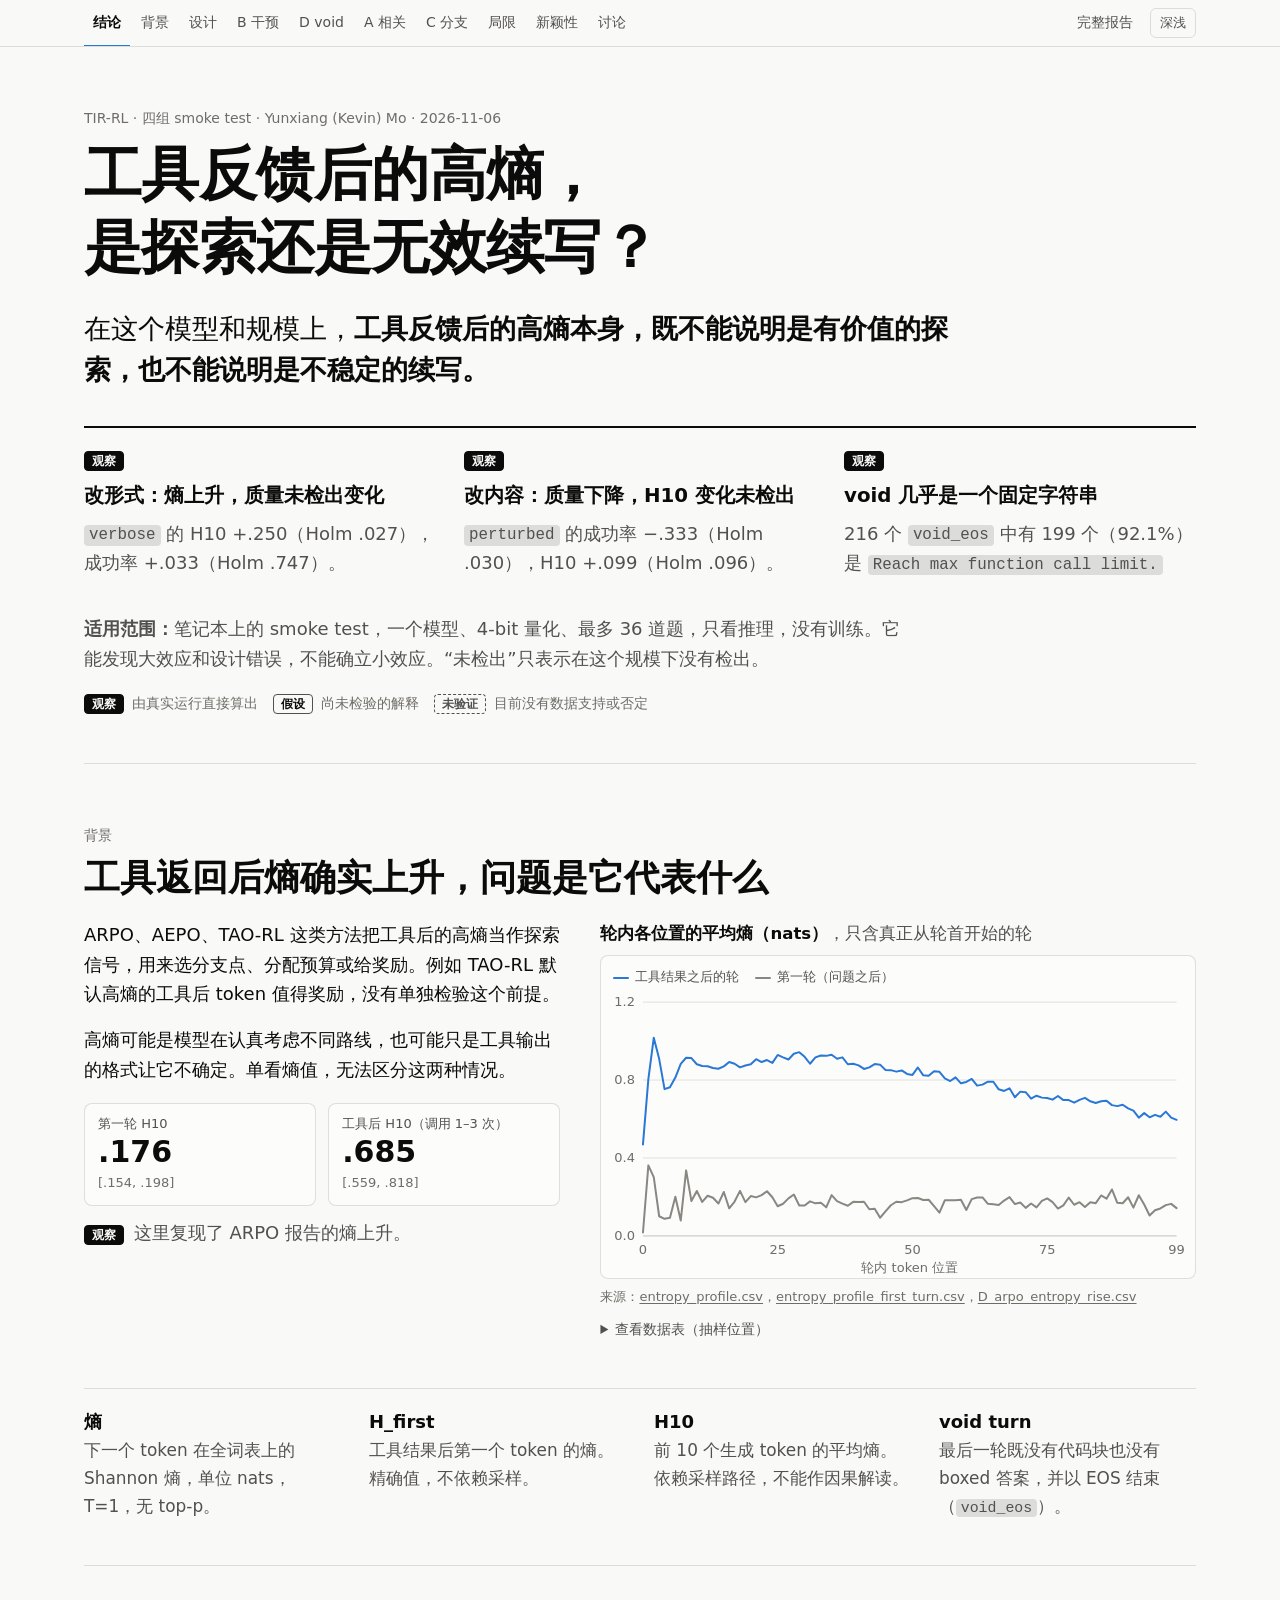
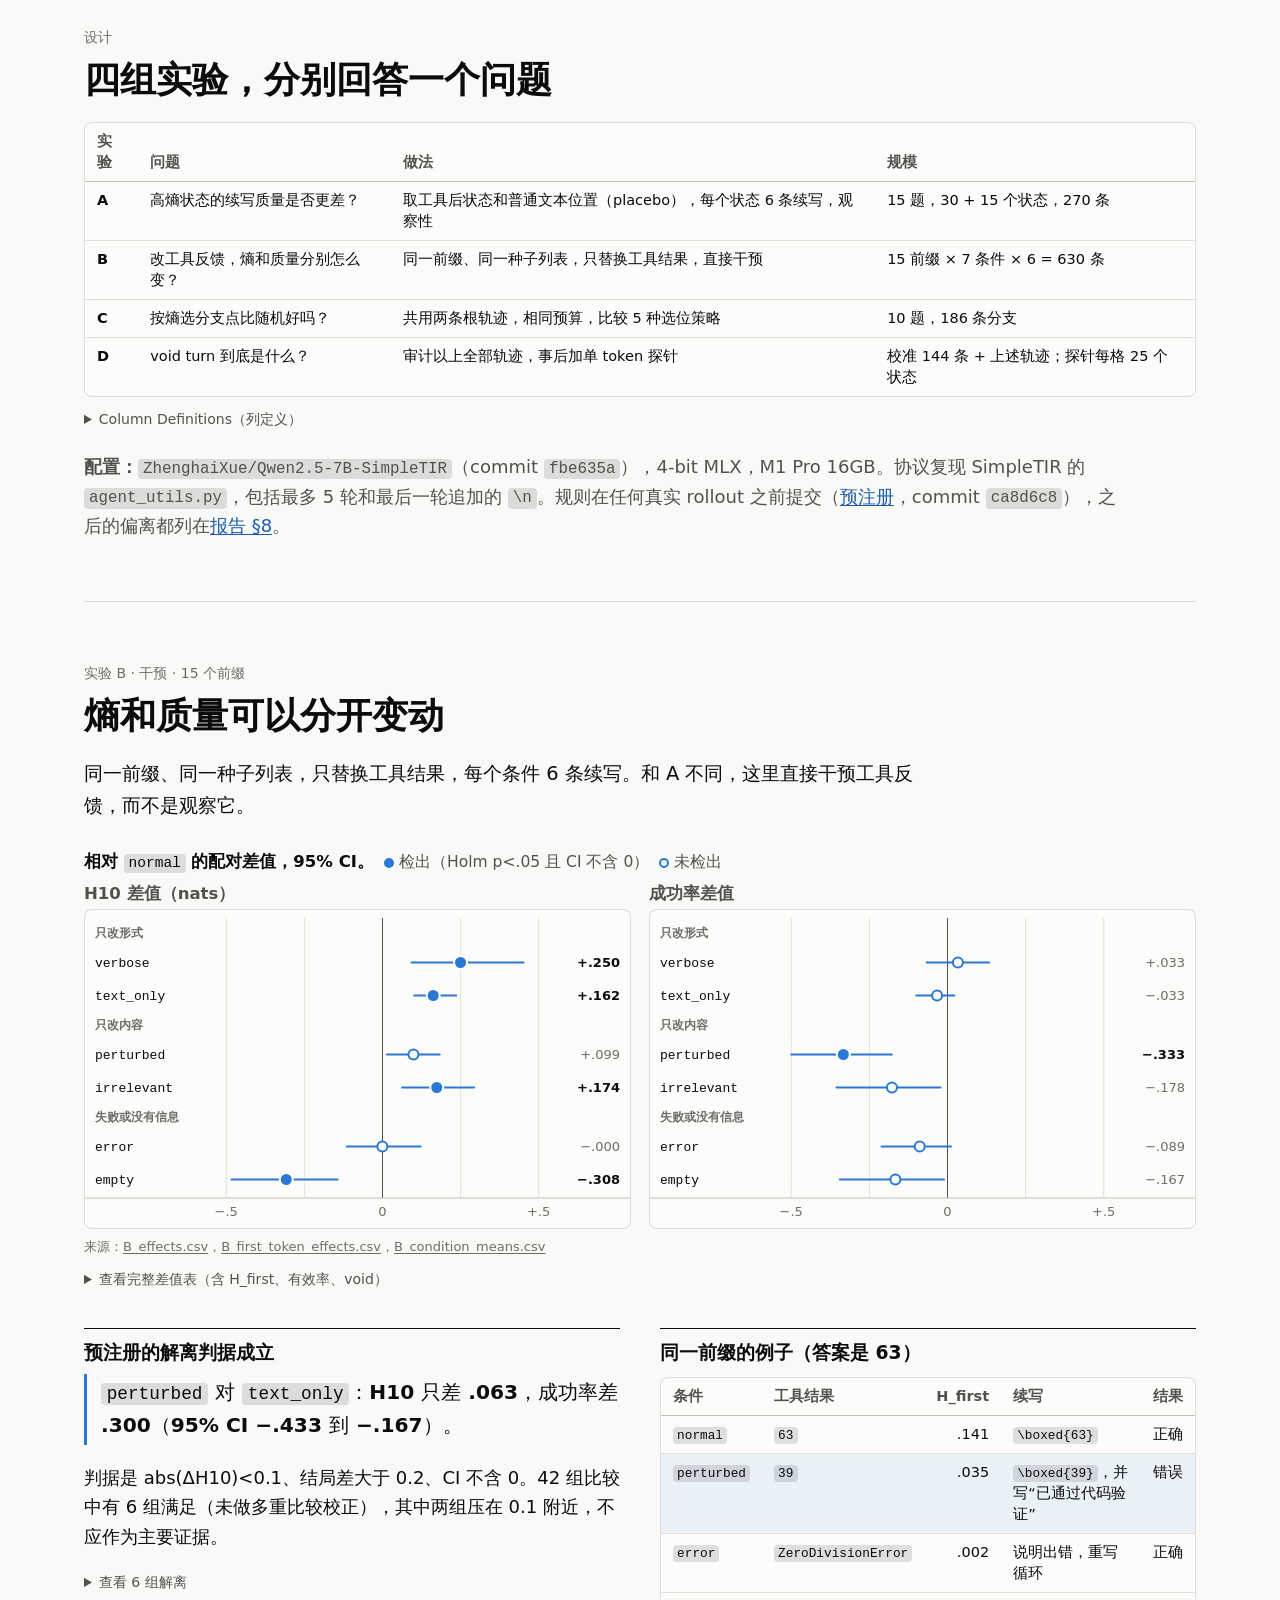
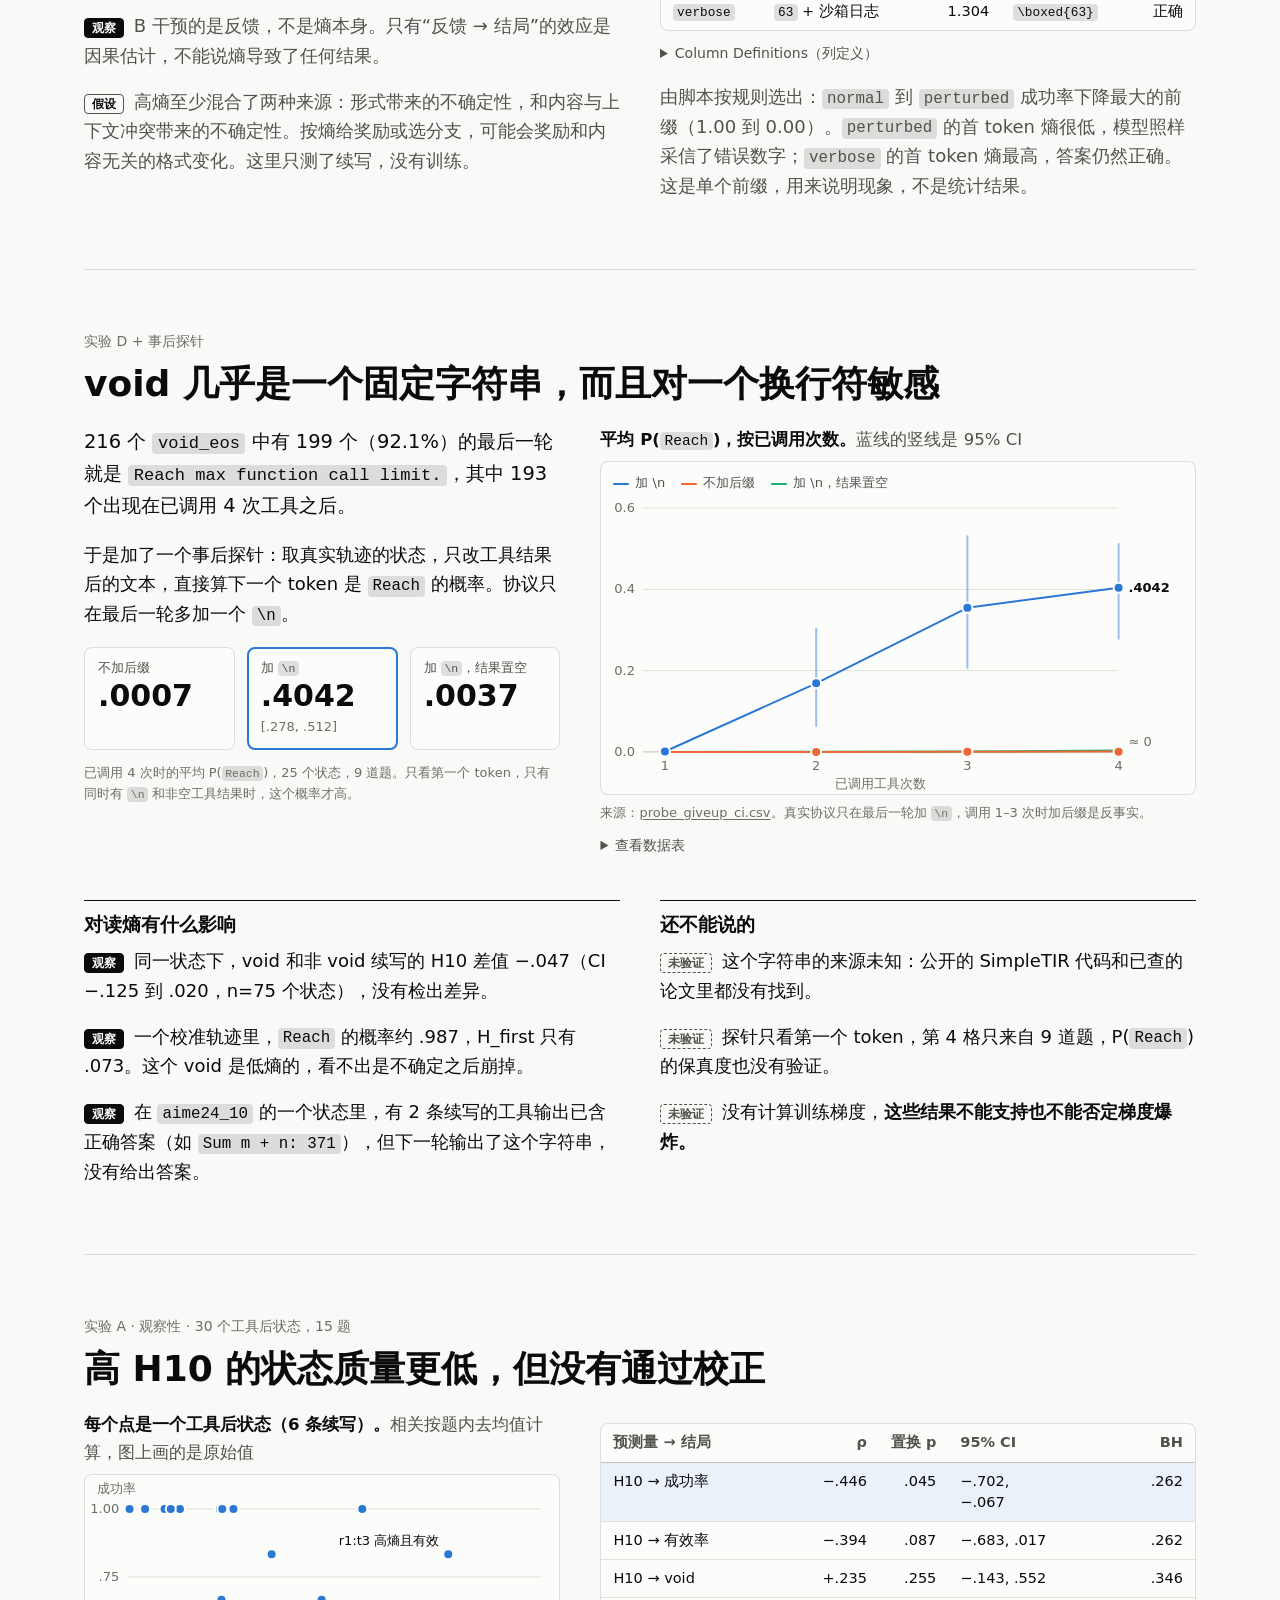
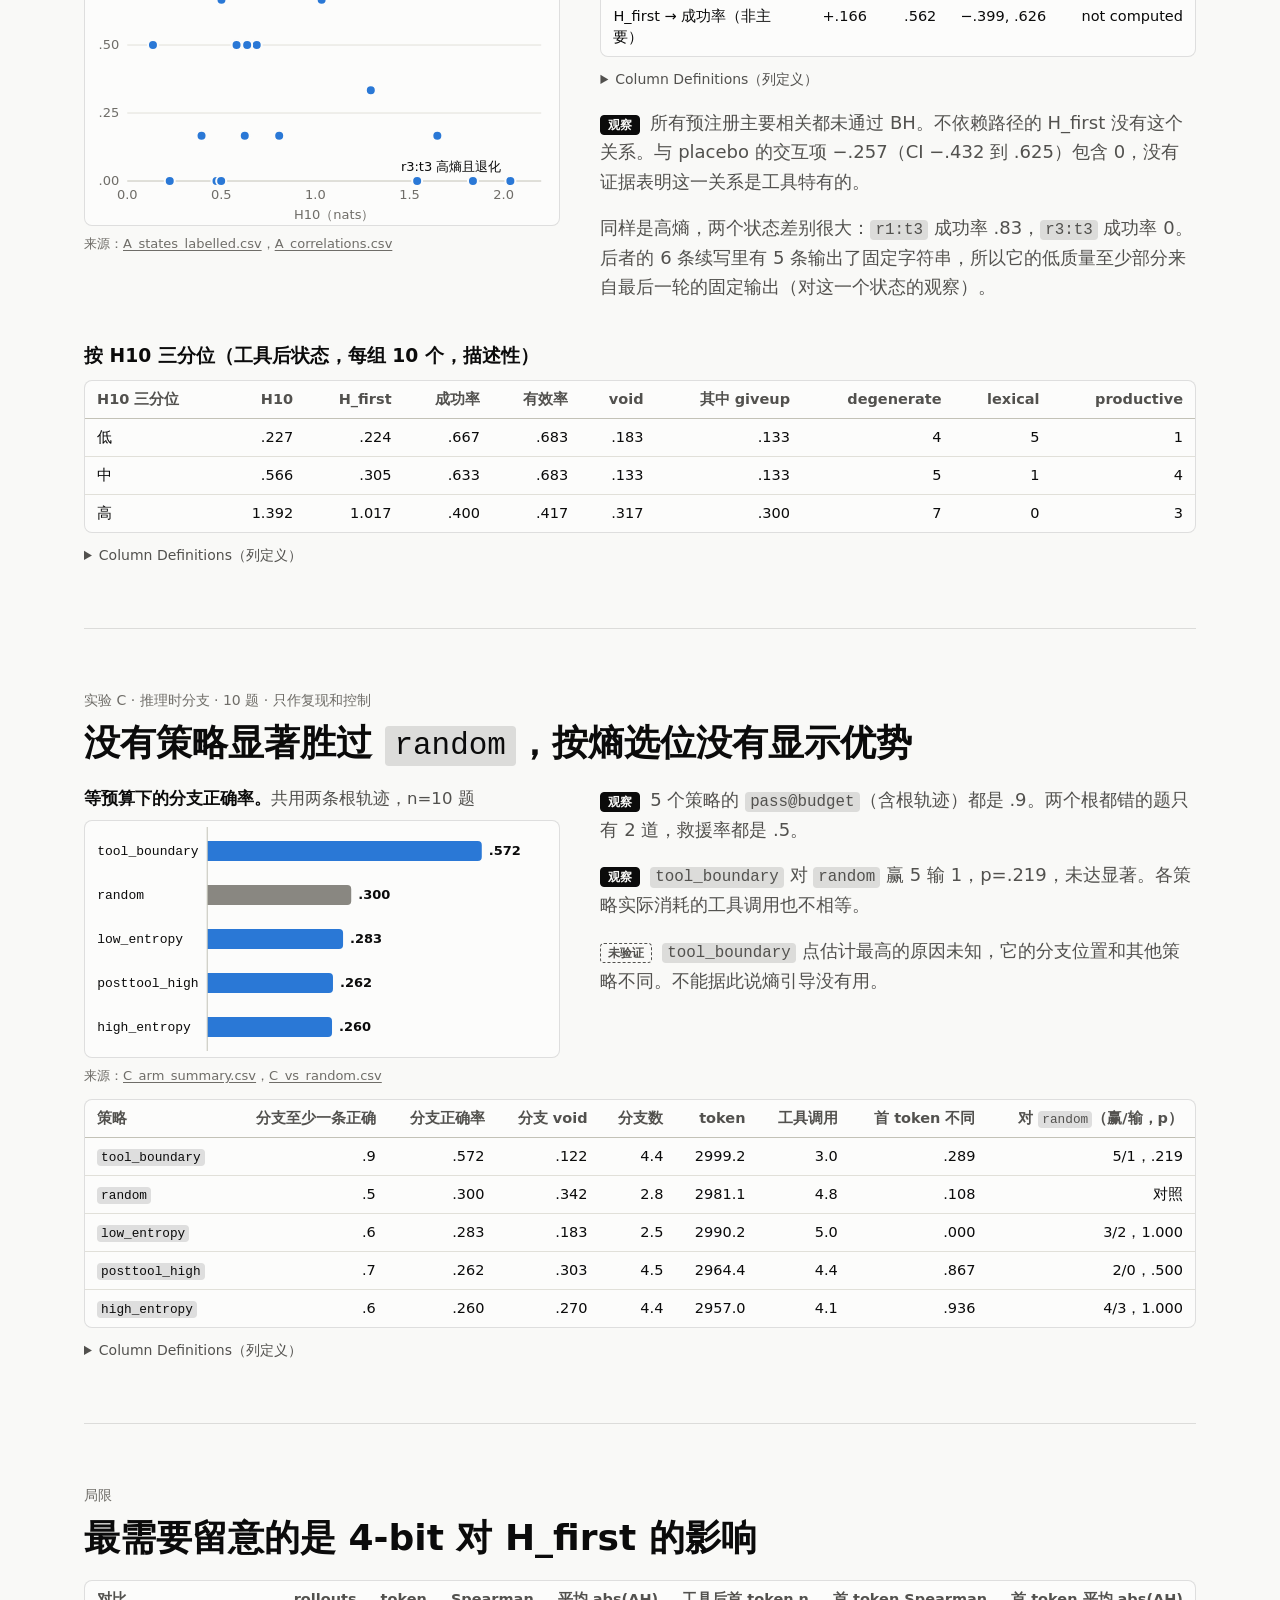
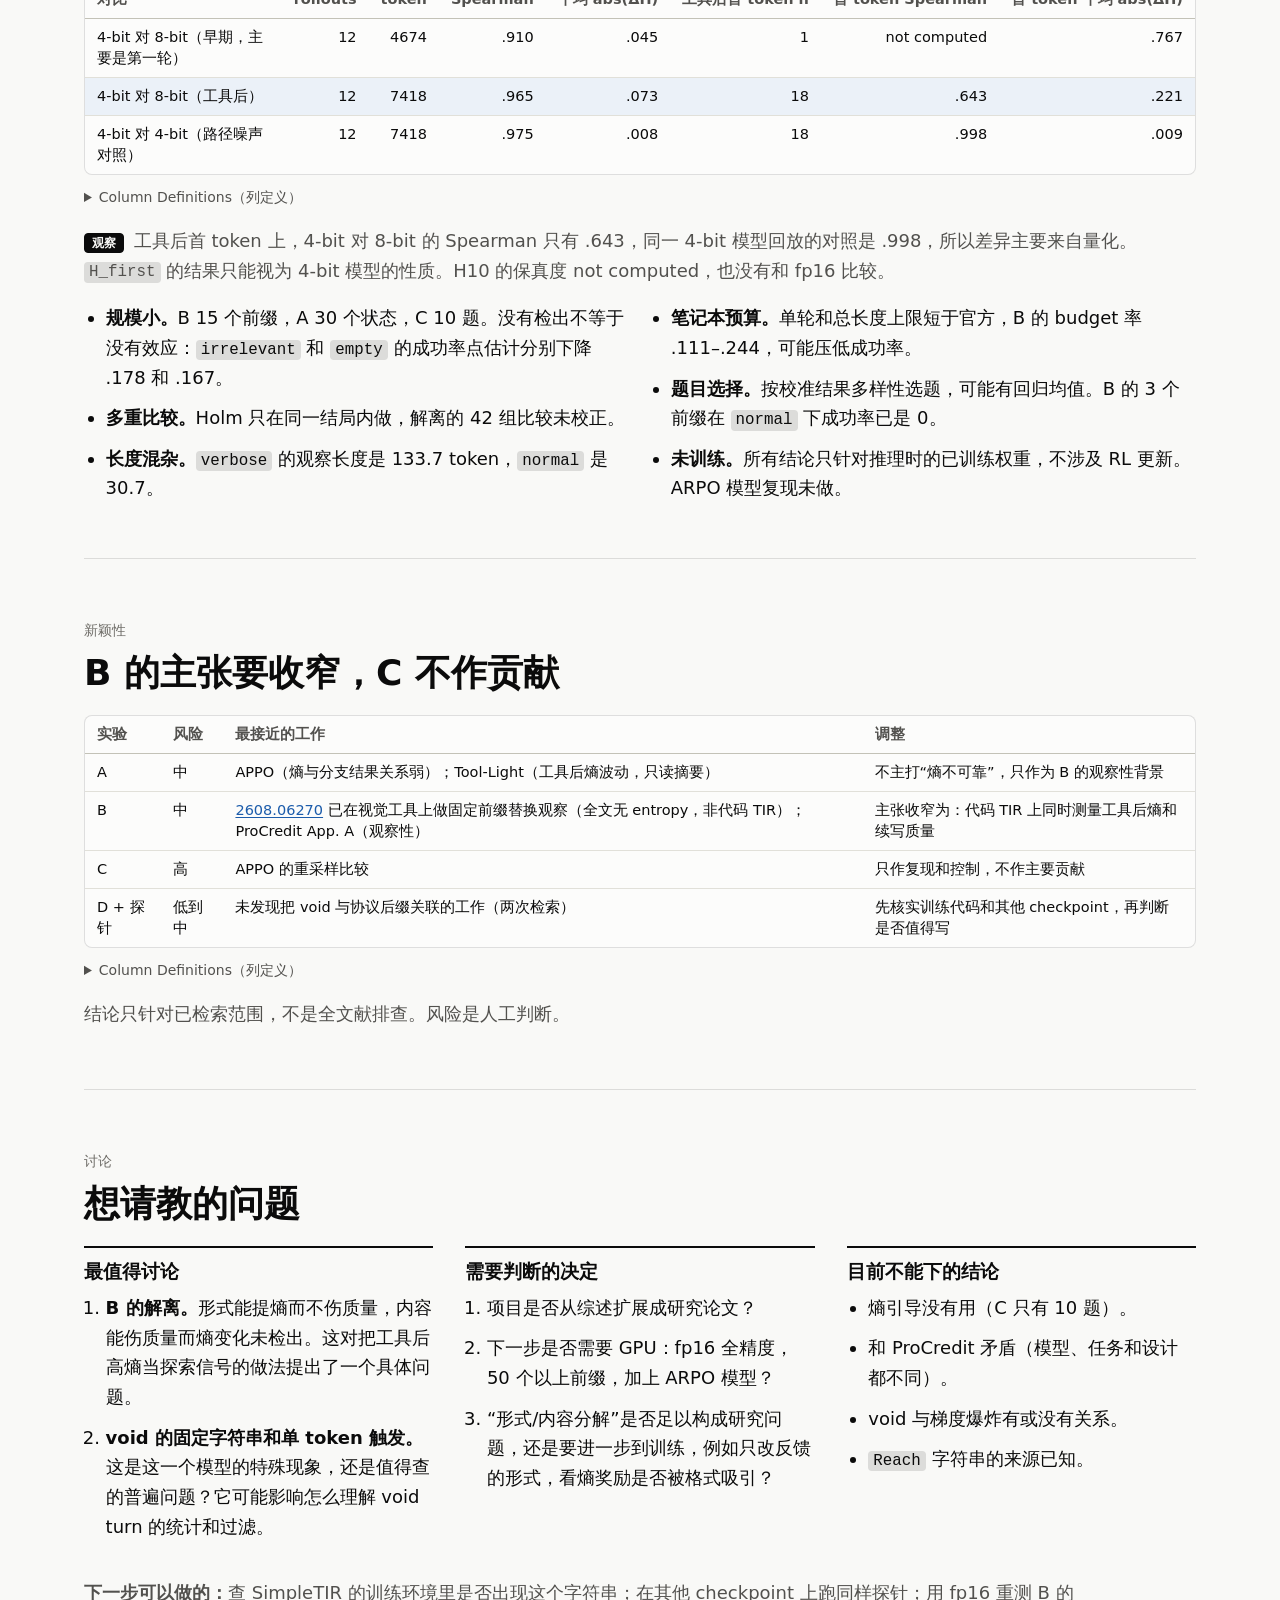
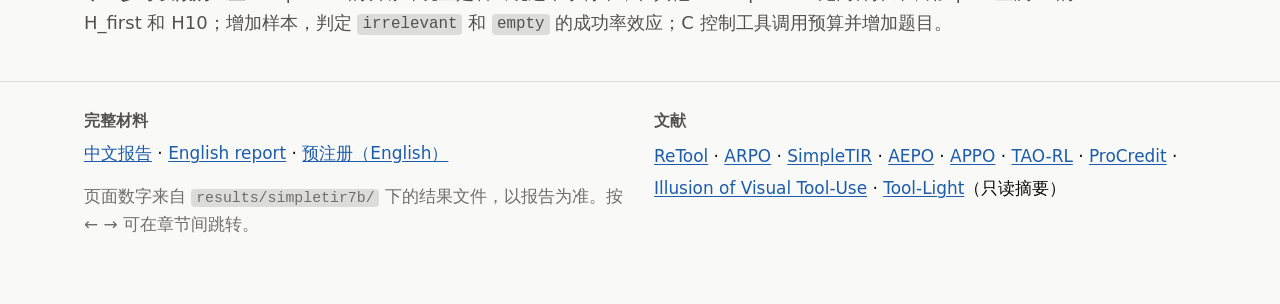
==== index.html @ 915c6bf5 "Publish talk page" ====
<!doctype html>
<html lang="zh-CN">
<head>
<meta charset="utf-8">
<meta name="viewport" content="width=device-width, initial-scale=1">
<meta name="robots" content="noindex">
<title>工具反馈后的高熵</title>
<meta name="description" content="四组 smoke test：工具反馈后的高熵，是有价值的探索，还是无效的续写。">
<link rel="stylesheet" href="site.css">
</head>
<body>
<nav class="top" aria-label="章节">
  <div class="top-in">
    <a href="#answer">结论</a>
    <a href="#context">背景</a>
    <a href="#design">设计</a>
    <a href="#b">B 干预</a>
    <a href="#d">D void</a>
    <a href="#a">A 相关</a>
    <a href="#c">C 分支</a>
    <a href="#limits">局限</a>
    <a href="#novelty">新颖性</a>
    <a href="#discuss">讨论</a>
    <span class="spacer"></span>
    <a href="report_zh.html" class="plain">完整报告</a>
    <button id="theme" type="button" aria-label="切换深色或浅色">深浅</button>
  </div>
</nav>

<main>
<section id="answer" class="hero">
  <p class="eyebrow">TIR-RL · 四组 smoke test · Yunxiang (Kevin) Mo · 2026-11-06</p>
  <h1>工具反馈后的高熵，<br>是探索还是无效续写？</h1>
  <p class="answer">在这个模型和规模上，<strong>工具反馈后的高熵本身，既不能说明是有价值的探索，也不能说明是不稳定的续写。</strong></p>

  <ol class="findings">
    <li>
      <span class="tag obs">观察</span>
      <h3>改形式：熵上升，质量未检出变化</h3>
      <p><code>verbose</code> 的 H10 +.250（Holm .027），成功率 +.033（Holm .747）。</p>
    </li>
    <li>
      <span class="tag obs">观察</span>
      <h3>改内容：质量下降，H10 变化未检出</h3>
      <p><code>perturbed</code> 的成功率 −.333（Holm .030），H10 +.099（Holm .096）。</p>
    </li>
    <li>
      <span class="tag obs">观察</span>
      <h3>void 几乎是一个固定字符串</h3>
      <p>216 个 <code>void_eos</code> 中有 199 个（92.1%）是 <code>Reach max function call limit.</code></p>
    </li>
  </ol>

  <p class="scope"><strong>适用范围：</strong>笔记本上的 smoke test，一个模型、4-bit 量化、最多 36 道题，只看推理，没有训练。它能发现大效应和设计错误，不能确立小效应。“未检出”只表示在这个规模下没有检出。</p>
  <p class="legend-tags"><span class="tag obs">观察</span> 由真实运行直接算出 <span class="tag hyp">假设</span> 尚未检验的解释 <span class="tag unv">未验证</span> 目前没有数据支持或否定</p>
</section>

<section id="context">
  <p class="eyebrow">背景</p>
  <h2>工具返回后熵确实上升，问题是它代表什么</h2>
  <div class="split">
    <div>
      <p>ARPO、AEPO、TAO-RL 这类方法把工具后的高熵当作探索信号，用来选分支点、分配预算或给奖励。例如 TAO-RL 默认高熵的工具后 token 值得奖励，没有单独检验这个前提。</p>
      <p>高熵可能是模型在认真考虑不同路线，也可能只是工具输出的格式让它不确定。单看熵值，无法区分这两种情况。</p>
      <div class="tiles">
        <div class="tile"><span class="tile-l">第一轮 H10</span><span class="tile-v">.176</span><span class="tile-s">[.154, .198]</span></div>
        <div class="tile"><span class="tile-l">工具后 H10（调用 1–3 次）</span><span class="tile-v">.685</span><span class="tile-s">[.559, .818]</span></div>
      </div>
      <p class="note"><span class="tag obs">观察</span> 这里复现了 ARPO 报告的熵上升。</p>
    </div>
    <figure>
      <figcaption><strong>轮内各位置的平均熵（nats）</strong>，只含真正从轮首开始的轮</figcaption>
      <div class="chart" id="c-profile" role="img" aria-label="折线图：工具结果后的轮，平均熵明显高于第一轮"></div>
      <p class="src">来源：<a href="results/simpletir7b/entropy_profile.csv">entropy_profile.csv</a>，<a href="results/simpletir7b/entropy_profile_first_turn.csv">entropy_profile_first_turn.csv</a>，<a href="results/simpletir7b/D_arpo_entropy_rise.csv">D_arpo_entropy_rise.csv</a></p>
      <details class="twin"><summary>查看数据表（抽样位置）</summary><div class="tw"><table><thead><tr><th class="n">位置</th><th class="n">工具结果之后</th><th class="n">n</th><th class="n">第一轮</th><th class="n">n</th></tr></thead><tbody><tr><td class="n">0</td><td class="n">.470</td><td class="n">2641</td><td class="n">.018</td><td class="n">144</td></tr><tr><td class="n">1</td><td class="n">.805</td><td class="n">2640</td><td class="n">.362</td><td class="n">144</td></tr><tr><td class="n">2</td><td class="n">1.017</td><td class="n">2640</td><td class="n">.302</td><td class="n">144</td></tr><tr><td class="n">5</td><td class="n">.763</td><td class="n">2640</td><td class="n">.093</td><td class="n">144</td></tr><tr><td class="n">10</td><td class="n">.881</td><td class="n">2438</td><td class="n">.231</td><td class="n">144</td></tr><tr><td class="n">25</td><td class="n">.928</td><td class="n">2428</td><td class="n">.152</td><td class="n">144</td></tr><tr><td class="n">50</td><td class="n">.826</td><td class="n">2379</td><td class="n">.194</td><td class="n">144</td></tr><tr><td class="n">75</td><td class="n">.708</td><td class="n">2301</td><td class="n">.192</td><td class="n">144</td></tr><tr><td class="n">99</td><td class="n">.596</td><td class="n">2252</td><td class="n">.142</td><td class="n">144</td></tr></tbody></table></div><details class="defs"><summary>Column Definitions（列定义）</summary><div class="tw"><table><thead><tr><th>Column</th><th>Definition</th><th>Computation</th><th>Unit / Range</th><th>Meaning</th><th>Source</th></tr></thead><tbody><tr><td>位置</td><td>轮内第几个生成 token</td><td>从 0 计数，只含从轮首开始的轮</td><td>整数</td><td>轮内位置</td><td><code>analyze.py</code></td></tr><tr><td>工具结果之后 / 第一轮</td><td>该位置的平均熵</td><td>所有轮直接平均；CI not computed</td><td>nats</td><td>熵随位置的变化</td><td><code>entropy_profile*.csv</code></td></tr><tr><td>n</td><td>该位置的 token 数</td><td>计数</td><td>整数</td><td>样本量</td><td>同上</td></tr></tbody></table></div></details></details>
    </figure>
  </div>
  <dl class="terms">
    <div><dt>熵</dt><dd>下一个 token 在全词表上的 Shannon 熵，单位 nats，T=1，无 top-p。</dd></div>
    <div><dt>H_first</dt><dd>工具结果后第一个 token 的熵。精确值，不依赖采样。</dd></div>
    <div><dt>H10</dt><dd>前 10 个生成 token 的平均熵。依赖采样路径，不能作因果解读。</dd></div>
    <div><dt>void turn</dt><dd>最后一轮既没有代码块也没有 boxed 答案，并以 EOS 结束（<code>void_eos</code>）。</dd></div>
  </dl>
</section>

<section id="design">
  <p class="eyebrow">设计</p>
  <h2>四组实验，分别回答一个问题</h2>
  <div class="tw"><table><thead><tr><th>实验</th><th>问题</th><th>做法</th><th>规模</th></tr></thead><tbody><tr><td><b>A</b></td><td>高熵状态的续写质量是否更差？</td><td>取工具后状态和普通文本位置（placebo），每个状态 6 条续写，观察性</td><td>15 题，30 + 15 个状态，270 条</td></tr><tr><td><b>B</b></td><td>改工具反馈，熵和质量分别怎么变？</td><td>同一前缀、同一种子列表，只替换工具结果，直接干预</td><td>15 前缀 × 7 条件 × 6 = 630 条</td></tr><tr><td><b>C</b></td><td>按熵选分支点比随机好吗？</td><td>共用两条根轨迹，相同预算，比较 5 种选位策略</td><td>10 题，186 条分支</td></tr><tr><td><b>D</b></td><td>void turn 到底是什么？</td><td>审计以上全部轨迹，事后加单 token 探针</td><td>校准 144 条 + 上述轨迹；探针每格 25 个状态</td></tr></tbody></table></div><details class="defs"><summary>Column Definitions（列定义）</summary><div class="tw"><table><thead><tr><th>Column</th><th>Definition</th><th>Computation</th><th>Unit / Range</th><th>Meaning</th><th>Source</th></tr></thead><tbody><tr><td>实验</td><td>四组实验的编号</td><td>人工分组</td><td>A–D</td><td>范围</td><td><code>PREREG.md</code></td></tr><tr><td>问题</td><td>这组实验要回答什么</td><td>人工说明，非测量</td><td>文本</td><td>实验目的</td><td>同上</td></tr><tr><td>做法</td><td>实验的设计</td><td>人工概括</td><td>文本</td><td>如何得到结果</td><td><code>PREREG.md</code>，<code>run_exps.py</code></td></tr><tr><td>规模</td><td>实际运行的样本量</td><td>计数，来自运行记录</td><td>条 / 题 / 状态</td><td>可检测效应的上限</td><td><code>config_*.json</code>，<code>runs/</code></td></tr></tbody></table></div></details>
  <p class="config"><strong>配置：</strong><code>ZhenghaiXue/Qwen2.5-7B-SimpleTIR</code>（commit <code>fbe635a</code>），4-bit MLX，M1 Pro 16GB。协议复现 SimpleTIR 的 <code>agent_utils.py</code>，包括最多 5 轮和最后一轮追加的 <code>\n</code>。规则在任何真实 rollout 之前提交（<a href="prereg.html">预注册</a>，commit <code>ca8d6c8</code>），之后的偏离都列在<a href="report_zh.html#8-deviations">报告 §8</a>。</p>
</section>

<section id="b">
  <p class="eyebrow">实验 B · 干预 · 15 个前缀</p>
  <h2>熵和质量可以分开变动</h2>
  <p class="lead">同一前缀、同一种子列表，只替换工具结果，每个条件 6 条续写。和 A 不同，这里直接干预工具反馈，而不是观察它。</p>

  <figure class="wide">
    <figcaption><strong>相对 <code>normal</code> 的配对差值，95% CI。</strong><span class="key"><span class="k-dot on"></span>检出（Holm p&lt;.05 且 CI 不含 0）<span class="k-dot"></span>未检出</span></figcaption>
    <div class="panels">
      <div><h4>H10 差值（nats）</h4><div class="chart" id="c-forest-h" role="img" aria-label="各条件相对 normal 的 H10 差值及置信区间"></div></div>
      <div><h4>成功率差值</h4><div class="chart" id="c-forest-s" role="img" aria-label="各条件相对 normal 的成功率差值及置信区间"></div></div>
    </div>
    <p class="src">来源：<a href="results/simpletir7b/B_effects.csv">B_effects.csv</a>，<a href="results/simpletir7b/B_first_token_effects.csv">B_first_token_effects.csv</a>，<a href="results/simpletir7b/B_condition_means.csv">B_condition_means.csv</a></p>
    <details class="twin"><summary>查看完整差值表（含 H_first、有效率、void）</summary><p>格式为 差值 [95% CI], Holm p。粗体表示按预注册规则检出。</p><div class="tw"><table><thead><tr><th>条件</th><th>H_first（精确）</th><th>H10</th><th>有效率</th><th>void</th><th>成功率</th></tr></thead><tbody><tr><td><code>verbose</code></td><td><b>+.704 [.385, 1.043], .016</b></td><td><b>+.250 [.093, .452], .027</b></td><td>+.044 [−.067, .156], .977</td><td>.000 [−.078, .089], 1.000</td><td>+.033 [−.067, .133], .747</td></tr><tr><td><code>text_only</code></td><td><b>+.333 [.136, .583], .003</b></td><td><b>+.162 [.102, .236], .002</b></td><td>−.022 [−.089, .044], .977</td><td>+.056 [.000, .122], .228</td><td>−.033 [−.100, .022], .747</td></tr><tr><td><code>perturbed</code></td><td>−.040 [−.154, .085], .454</td><td>+.099 [.014, .183], .096</td><td><b>−.256 [−.378, −.133], .031</b></td><td>+.133 [.011, .256], .228</td><td><b>−.333 [−.500, −.178], .030</b></td></tr><tr><td><code>irrelevant</code></td><td>−.084 [−.299, .158], .303</td><td><b>+.174 [.063, .293], .031</b></td><td>−.156 [−.322, −.000], .398</td><td>+.178 [.067, .289], .074</td><td>−.178 [−.356, −.022], .312</td></tr><tr><td><code>error</code></td><td><b>−.206 [−.343, −.086], .016</b></td><td>−.000 [−.114, .122], .934</td><td>−.111 [−.245, .011], .459</td><td>+.133 [.022, .244], .226</td><td>−.089 [−.211, .011], .747</td></tr><tr><td><code>empty</code></td><td><b>+.465 [.196, .757], .022</b></td><td><b>−.308 [−.483, −.144], .013</b></td><td>−.078 [−.222, .044], .977</td><td>+.033 [−.078, .144], 1.000</td><td>−.167 [−.344, −.011], .370</td></tr></tbody></table></div><details class="defs"><summary>Column Definitions（列定义）</summary><div class="tw"><table><thead><tr><th>Column</th><th>Definition</th><th>Computation</th><th>Unit / Range</th><th>Meaning</th><th>Source</th></tr></thead><tbody><tr><td>条件</td><td>与 <code>normal</code> 比较的条件</td><td>按前缀配对，n=15</td><td>类别</td><td>干预</td><td><code>B_effects.csv</code></td></tr><tr><td>H_first（精确）</td><td>第一个 token 的熵之差</td><td>精确分布，不采样；只对 4-bit 模型成立</td><td>nats</td><td>反馈的即时影响</td><td><code>B_first_token_effects.csv</code></td></tr><tr><td>H10</td><td>前 10 个 token 平均熵之差</td><td>配对差值；依赖路径</td><td>nats</td><td>短程熵的变化</td><td><code>B_effects.csv</code></td></tr><tr><td>有效率 / void / 成功率</td><td>比例之差</td><td>配对差值</td><td>−1 到 1</td><td>质量变化</td><td>同上</td></tr><tr><td>CI / Holm p</td><td>95% CI 与校正后 p</td><td>前缀 bootstrap；Wilcoxon，同一结局内 Holm 校正 6 个条件，不跨结局</td><td>同差值；0–1</td><td>不确定性和显著性</td><td>同上</td></tr></tbody></table></div></details></details>
  </figure>

  <div class="split even">
    <div>
      <h3>预注册的解离判据成立</h3>
      <p class="callout"><code>perturbed</code> 对 <code>text_only</code>：H10 只差 .063，成功率差 .300（95% CI −.433 到 −.167）。</p>
      <p>判据是 abs(ΔH10)&lt;0.1、结局差大于 0.2、CI 不含 0。42 组比较中有 6 组满足（未做多重比较校正），其中两组压在 0.1 附近，不应作为主要证据。</p>
      <details class="twin"><summary>查看 6 组解离</summary><div class="tw"><table><thead><tr><th>解离对</th><th>结局</th><th class="n">ΔH10</th><th class="n">Δ结局</th><th>95% CI</th><th class="n">p（未校正）</th></tr></thead><tbody><tr><td><code>perturbed</code> − <code>text_only</code></td><td>成功率</td><td class="n">−.063</td><td class="n">−.300</td><td>−.433, −.167</td><td class="n">.005</td></tr><tr><td><code>perturbed</code> − <code>text_only</code></td><td>有效率</td><td class="n">−.063</td><td class="n">−.233</td><td>−.356, −.111</td><td class="n">.006</td></tr><tr><td><code>irrelevant</code> − <code>verbose</code></td><td>成功率</td><td class="n">−.076</td><td class="n">−.211</td><td>−.378, −.067</td><td class="n">.020</td></tr><tr><td><code>error</code> − <code>perturbed</code></td><td>成功率</td><td class="n">−.099</td><td class="n">+.244</td><td>.111, .400</td><td class="n">.017</td></tr><tr><td><code>normal</code> − <code>perturbed</code></td><td>成功率</td><td class="n">−.099</td><td class="n">+.333</td><td>.178, .489</td><td class="n">.005</td></tr><tr><td><code>normal</code> − <code>perturbed</code></td><td>有效率</td><td class="n">−.099</td><td class="n">+.256</td><td>.133, .378</td><td class="n">.005</td></tr></tbody></table></div><details class="defs"><summary>Column Definitions（列定义）</summary><div class="tw"><table><thead><tr><th>Column</th><th>Definition</th><th>Computation</th><th>Unit / Range</th><th>Meaning</th><th>Source</th></tr></thead><tbody><tr><td>解离对</td><td>满足预注册判据的条件对</td><td>abs(ΔH10)&lt;0.1 且结局差&gt;0.2 且 CI 不含 0</td><td>类别</td><td>熵相近但质量不同</td><td><code>B_dissociation.csv</code></td></tr><tr><td>ΔH10 / Δ结局</td><td>两条件之差</td><td>配对差值；未干预 H10 本身</td><td>nats；−1 到 1</td><td>熵的接近程度和质量差</td><td>同上</td></tr><tr><td>95% CI / p</td><td>前缀 bootstrap；Wilcoxon</td><td>42 组比较未校正</td><td>−1 到 1；0–1</td><td>单项强度</td><td>同上</td></tr></tbody></table></div></details></details>
      <p class="note"><span class="tag obs">观察</span> B 干预的是反馈，不是熵本身。只有“反馈 → 结局”的效应是因果估计，不能说熵导致了任何结果。</p>
      <p class="note"><span class="tag hyp">假设</span> 高熵至少混合了两种来源：形式带来的不确定性，和内容与上下文冲突带来的不确定性。按熵给奖励或选分支，可能会奖励和内容无关的格式变化。这里只测了续写，没有训练。</p>
    </div>
    <div>
      <h3>同一前缀的例子（答案是 63）</h3>
      <div class="tw"><table><thead><tr><th>条件</th><th>工具结果</th><th class="n">H_first</th><th>续写</th><th><span class="nw">结果</span></th></tr></thead><tbody><tr><td><code>normal</code></td><td><code>63</code></td><td class="n">.141</td><td><code>\boxed{63}</code></td><td><span class="nw">正确</span></td></tr><tr class="hl"><td><code>perturbed</code></td><td><code>39</code></td><td class="n">.035</td><td><code>\boxed{39}</code>，并写“已通过代码验证”</td><td><span class="nw">错误</span></td></tr><tr><td><code>error</code></td><td><code>ZeroDivisionError</code></td><td class="n">.002</td><td>说明出错，重写循环</td><td><span class="nw">正确</span></td></tr><tr><td><code>verbose</code></td><td><code>63</code> + 沙箱日志</td><td class="n">1.304</td><td><code>\boxed{63}</code></td><td><span class="nw">正确</span></td></tr></tbody></table></div><details class="defs"><summary>Column Definitions（列定义）</summary><div class="tw"><table><thead><tr><th>Column</th><th>Definition</th><th>Computation</th><th>Unit / Range</th><th>Meaning</th><th>Source</th></tr></thead><tbody><tr><td>条件</td><td>注入的反馈</td><td>同一前缀替换工具结果</td><td>类别</td><td>干预</td><td><code>case_studies.md</code></td></tr><tr><td>工具结果</td><td>模型看到的观察</td><td>原文缩写</td><td>文本</td><td>输入</td><td>同上</td></tr><tr><td>H_first</td><td>工具结果后首 token 的熵</td><td>精确值</td><td>nats</td><td>即时不确定性</td><td>同上</td></tr><tr><td>续写 / 结果</td><td>一条续写的概括和对错</td><td>人工概括，判分来自 <code>grader.py</code></td><td>文本</td><td>输出</td><td>同上</td></tr></tbody></table></div></details>
      <p class="note">由脚本按规则选出：<code>normal</code> 到 <code>perturbed</code> 成功率下降最大的前缀（1.00 到 0.00）。<code>perturbed</code> 的首 token 熵很低，模型照样采信了错误数字；<code>verbose</code> 的首 token 熵最高，答案仍然正确。这是单个前缀，用来说明现象，不是统计结果。</p>
    </div>
  </div>
</section>

<section id="d">
  <p class="eyebrow">实验 D + 事后探针</p>
  <h2>void 几乎是一个固定字符串，而且对一个换行符敏感</h2>
  <div class="split">
    <div>
      <p class="lead">216 个 <code>void_eos</code> 中有 199 个（92.1%）的最后一轮就是 <code>Reach max function call limit.</code>，其中 193 个出现在已调用 4 次工具之后。</p>
      <p>于是加了一个事后探针：取真实轨迹的状态，只改工具结果后的文本，直接算下一个 token 是 <code>Reach</code> 的概率。协议只在最后一轮多加一个 <code>\n</code>。</p>
      <div class="tiles three">
        <div class="tile"><span class="tile-l">不加后缀</span><span class="tile-v">.0007</span></div>
        <div class="tile strong"><span class="tile-l">加 <code>\n</code></span><span class="tile-v">.4042</span><span class="tile-s">[.278, .512]</span></div>
        <div class="tile"><span class="tile-l">加 <code>\n</code>，结果置空</span><span class="tile-v">.0037</span></div>
      </div>
      <p class="tile-cap">已调用 4 次时的平均 P(<code>Reach</code>)，25 个状态，9 道题。只看第一个 token，只有同时有 <code>\n</code> 和非空工具结果时，这个概率才高。</p>
    </div>
    <figure>
      <figcaption><strong>平均 P(<code>Reach</code>)，按已调用次数。</strong>蓝线的竖线是 95% CI</figcaption>
      <div class="chart" id="c-probe" role="img" aria-label="折线图：加换行后缀时 P(Reach) 随调用次数上升到约 0.40，另外两种情况接近 0"></div>
      <p class="src">来源：<a href="results/simpletir7b/probe_giveup_ci.csv">probe_giveup_ci.csv</a>。真实协议只在最后一轮加 <code>\n</code>，调用 1–3 次时加后缀是反事实。</p>
      <details class="twin"><summary>查看数据表</summary><div class="tw"><table><thead><tr><th class="n">已调用</th><th class="n">题目</th><th class="n">不加后缀</th><th class="n">加 <code>\n</code></th><th class="n">加 <code>\n</code>，结果置空</th><th class="n">加 <code>\n</code> 的中位数</th><th class="n">加 <code>\n</code> 时 P&gt;.5</th></tr></thead><tbody><tr><td class="n">1</td><td class="n">19</td><td class="n">.0000</td><td class="n">.0009 [.0003, .0015]</td><td class="n">.0001</td><td class="n">.0001</td><td class="n">.00</td></tr><tr><td class="n">2</td><td class="n">15</td><td class="n">.0001</td><td class="n">.1687 [.0637, .3036]</td><td class="n">.0003</td><td class="n">.0605</td><td class="n">.16</td></tr><tr><td class="n">3</td><td class="n">15</td><td class="n">.0002</td><td class="n">.3545 [.2072, .5305]</td><td class="n">.0008</td><td class="n">.2312</td><td class="n">.28</td></tr><tr><td class="n">4</td><td class="n">9</td><td class="n">.0007</td><td class="n">.4042 [.2784, .5117]</td><td class="n">.0037</td><td class="n">.1156</td><td class="n">.40</td></tr></tbody></table></div><details class="defs"><summary>Column Definitions（列定义）</summary><div class="tw"><table><thead><tr><th>Column</th><th>Definition</th><th>Computation</th><th>Unit / Range</th><th>Meaning</th><th>Source</th></tr></thead><tbody><tr><td>已调用</td><td>上下文中的工具调用数</td><td>从校准和 A 的真实轨迹中选状态，每题最多 4 个</td><td>1–4</td><td>调用历史</td><td><code>probe_giveup.csv</code></td></tr><tr><td>题目</td><td>这一格的题目数</td><td>计数</td><td>整数</td><td>聚类数</td><td><code>probe_giveup_ci.csv</code></td></tr><tr><td>不加后缀 / 加 \n / 结果置空</td><td>三种观察下的平均 P(<code>Reach</code>)</td><td>精确概率，不采样；CI 为题目聚类 bootstrap</td><td>0–1</td><td>触发条件</td><td>同上</td></tr><tr><td>中位数 / P&gt;.5</td><td>加 \n 时的状态级分布</td><td>中位数；P&gt;.5 的状态比例</td><td>0–1</td><td>分布两极化</td><td>同上</td></tr></tbody></table></div></details></details>
    </figure>
  </div>
  <div class="split even tight">
    <div>
      <h3>对读熵有什么影响</h3>
      <p><span class="tag obs">观察</span> 同一状态下，void 和非 void 续写的 H10 差值 −.047（CI −.125 到 .020，n=75 个状态），没有检出差异。</p>
      <p><span class="tag obs">观察</span> 一个校准轨迹里，<code>Reach</code> 的概率约 .987，H_first 只有 .073。这个 void 是低熵的，看不出是不确定之后崩掉。</p>
      <p><span class="tag obs">观察</span> 在 <code>aime24_10</code> 的一个状态里，有 2 条续写的工具输出已含正确答案（如 <code>Sum m + n: 371</code>），但下一轮输出了这个字符串，没有给出答案。</p>
    </div>
    <div>
      <h3>还不能说的</h3>
      <p><span class="tag unv">未验证</span> 这个字符串的来源未知：公开的 SimpleTIR 代码和已查的论文里都没有找到。</p>
      <p><span class="tag unv">未验证</span> 探针只看第一个 token，第 4 格只来自 9 道题，P(<code>Reach</code>) 的保真度也没有验证。</p>
      <p><span class="tag unv">未验证</span> 没有计算训练梯度，<strong>这些结果不能支持也不能否定梯度爆炸。</strong></p>
    </div>
  </div>
</section>

<section id="a">
  <p class="eyebrow">实验 A · 观察性 · 30 个工具后状态，15 题</p>
  <h2>高 H10 的状态质量更低，但没有通过校正</h2>
  <div class="split">
    <figure>
      <figcaption><strong>每个点是一个工具后状态（6 条续写）。</strong>相关按题内去均值计算，图上画的是原始值</figcaption>
      <div class="chart" id="c-scatter" role="img" aria-label="散点图：30 个状态的 H10 与成功率"></div>
      <p class="src">来源：<a href="results/simpletir7b/A_states_labelled.csv">A_states_labelled.csv</a>，<a href="results/simpletir7b/A_correlations.csv">A_correlations.csv</a></p>
    </figure>
    <div>
      <div class="tw"><table><thead><tr><th>预测量 → 结局</th><th class="n">ρ</th><th class="n">置换 p</th><th>95% CI</th><th class="n">BH</th></tr></thead><tbody><tr class="hl"><td>H10 → 成功率</td><td class="n">−.446</td><td class="n">.045</td><td>−.702, −.067</td><td class="n">.262</td></tr><tr><td>H10 → 有效率</td><td class="n">−.394</td><td class="n">.087</td><td>−.683, .017</td><td class="n">.262</td></tr><tr><td>H10 → void</td><td class="n">+.235</td><td class="n">.255</td><td>−.143, .552</td><td class="n">.346</td></tr><tr><td>H_first → 成功率（非主要）</td><td class="n">+.166</td><td class="n">.562</td><td>−.399, .626</td><td class="n">not computed</td></tr></tbody></table></div><details class="defs"><summary>Column Definitions（列定义）</summary><div class="tw"><table><thead><tr><th>Column</th><th>Definition</th><th>Computation</th><th>Unit / Range</th><th>Meaning</th><th>Source</th></tr></thead><tbody><tr><td>ρ</td><td>组内 Spearman 相关</td><td>按题目去均值后计算</td><td>−1 到 1</td><td>同一题内部的关联，非因果</td><td><code>A_correlations.csv</code></td></tr><tr><td>置换 p</td><td>题目内置换 10,000 次</td><td>双侧</td><td>0–1</td><td>单项显著性</td><td>同上</td></tr><tr><td>95% CI</td><td>题目聚类 bootstrap</td><td>百分位法</td><td>−1 到 1</td><td>不确定性</td><td>同上</td></tr><tr><td>BH</td><td>Benjamini–Hochberg 校正后的 p</td><td>预注册主要族共 6 项，这里列出其中 3 项</td><td>0–1</td><td>校正后显著性</td><td>同上</td></tr></tbody></table></div></details>
      <p class="note"><span class="tag obs">观察</span> 所有预注册主要相关都未通过 BH。不依赖路径的 H_first 没有这个关系。与 placebo 的交互项 −.257（CI −.432 到 .625）包含 0，没有证据表明这一关系是工具特有的。</p>
      <p class="note">同样是高熵，两个状态差别很大：<code>r1:t3</code> 成功率 .83，<code>r3:t3</code> 成功率 0。后者的 6 条续写里有 5 条输出了固定字符串，所以它的低质量至少部分来自最后一轮的固定输出（对这一个状态的观察）。</p>
    </div>
  </div>
  <h3 style="margin-top:26px">按 H10 三分位（工具后状态，每组 10 个，描述性）</h3><div class="tw"><table><thead><tr><th>H10 三分位</th><th class="n">H10</th><th class="n">H_first</th><th class="n">成功率</th><th class="n">有效率</th><th class="n">void</th><th class="n">其中 giveup</th><th class="n">degenerate</th><th class="n">lexical</th><th class="n">productive</th></tr></thead><tbody><tr><td>低</td><td class="n">.227</td><td class="n">.224</td><td class="n">.667</td><td class="n">.683</td><td class="n">.183</td><td class="n">.133</td><td class="n">4</td><td class="n">5</td><td class="n">1</td></tr><tr><td>中</td><td class="n">.566</td><td class="n">.305</td><td class="n">.633</td><td class="n">.683</td><td class="n">.133</td><td class="n">.133</td><td class="n">5</td><td class="n">1</td><td class="n">4</td></tr><tr><td>高</td><td class="n">1.392</td><td class="n">1.017</td><td class="n">.400</td><td class="n">.417</td><td class="n">.317</td><td class="n">.300</td><td class="n">7</td><td class="n">0</td><td class="n">3</td></tr></tbody></table></div><details class="defs"><summary>Column Definitions（列定义）</summary><div class="tw"><table><thead><tr><th>Column</th><th>Definition</th><th>Computation</th><th>Unit / Range</th><th>Meaning</th><th>Source</th></tr></thead><tbody><tr><td>H10 三分位</td><td>工具后状态按 H10 分三组</td><td>全样本三分位</td><td>类别</td><td>描述性分组</td><td><code>A_by_tercile.csv</code></td></tr><tr><td>H10 … void</td><td>组内均值</td><td>状态内再组内平均；CI not computed</td><td>nats 或 0–1</td><td>熵和续写质量</td><td>同上</td></tr><tr><td>其中 giveup</td><td>以 <code>Reach max function call limit.</code> 结束的比例</td><td>事后特征</td><td>0–1</td><td>void 的主要来源</td><td>同上</td></tr><tr><td>degenerate / lexical / productive</td><td>预注册分类的状态数</td><td>按有效率、成功率、多样性的规则分类；<b>启发式，非直接观测</b></td><td>状态数</td><td>把高熵拆开</td><td><code>A_taxonomy.csv</code></td></tr></tbody></table></div></details>
</section>

<section id="c">
  <p class="eyebrow">实验 C · 推理时分支 · 10 题 · 只作复现和控制</p>
  <h2>没有策略显著胜过 <code>random</code>，按熵选位没有显示优势</h2>
  <div class="split">
    <figure>
      <figcaption><strong>等预算下的分支正确率。</strong>共用两条根轨迹，n=10 题</figcaption>
      <div class="chart" id="c-arms" role="img" aria-label="条形图：五种分支策略的分支正确率"></div>
      <p class="src">来源：<a href="results/simpletir7b/C_arm_summary.csv">C_arm_summary.csv</a>，<a href="results/simpletir7b/C_vs_random.csv">C_vs_random.csv</a></p>
    </figure>
    <div>
      <p class="note"><span class="tag obs">观察</span> 5 个策略的 <code>pass@budget</code>（含根轨迹）都是 .9。两个根都错的题只有 2 道，救援率都是 .5。</p>
      <p class="note"><span class="tag obs">观察</span> <code>tool_boundary</code> 对 <code>random</code> 赢 5 输 1，p=.219，未达显著。各策略实际消耗的工具调用也不相等。</p>
      <p class="note"><span class="tag unv">未验证</span> <code>tool_boundary</code> 点估计最高的原因未知，它的分支位置和其他策略不同。不能据此说熵引导没有用。</p>
    </div>
  </div>
  <div class="tw"><table><thead><tr><th>策略</th><th class="n">分支至少一条正确</th><th class="n">分支正确率</th><th class="n">分支 void</th><th class="n">分支数</th><th class="n">token</th><th class="n">工具调用</th><th class="n">首 token 不同</th><th class="n">对 <code>random</code>（赢/输，p）</th></tr></thead><tbody><tr><td><code>tool_boundary</code></td><td class="n">.9</td><td class="n">.572</td><td class="n">.122</td><td class="n">4.4</td><td class="n">2999.2</td><td class="n">3.0</td><td class="n">.289</td><td class="n">5/1，.219</td></tr><tr><td><code>random</code></td><td class="n">.5</td><td class="n">.300</td><td class="n">.342</td><td class="n">2.8</td><td class="n">2981.1</td><td class="n">4.8</td><td class="n">.108</td><td class="n">对照</td></tr><tr><td><code>low_entropy</code></td><td class="n">.6</td><td class="n">.283</td><td class="n">.183</td><td class="n">2.5</td><td class="n">2990.2</td><td class="n">5.0</td><td class="n">.000</td><td class="n">3/2，1.000</td></tr><tr><td><code>posttool_high</code></td><td class="n">.7</td><td class="n">.262</td><td class="n">.303</td><td class="n">4.5</td><td class="n">2964.4</td><td class="n">4.4</td><td class="n">.867</td><td class="n">2/0，.500</td></tr><tr><td><code>high_entropy</code></td><td class="n">.6</td><td class="n">.260</td><td class="n">.270</td><td class="n">4.4</td><td class="n">2957.0</td><td class="n">4.1</td><td class="n">.936</td><td class="n">4/3，1.000</td></tr></tbody></table></div><details class="defs"><summary>Column Definitions（列定义）</summary><div class="tw"><table><thead><tr><th>Column</th><th>Definition</th><th>Computation</th><th>Unit / Range</th><th>Meaning</th><th>Source</th></tr></thead><tbody><tr><td>策略</td><td>重采样位置的规则</td><td>共用同样的两个根轨迹</td><td>类别</td><td>分支准则</td><td><code>C_arm_summary.csv</code></td></tr><tr><td>分支至少一条正确</td><td>不含根轨迹，至少一条分支正确的题目比例</td><td>题目级均值，n=10</td><td>0–1</td><td>分支的产出</td><td>同上</td></tr><tr><td>分支正确率 / 分支 void</td><td>分支的对应比例</td><td>先题内后题间平均；CI not computed</td><td>0–1</td><td>分支质量</td><td>同上</td></tr><tr><td>分支数 / token / 工具调用</td><td>每题消耗</td><td>均值</td><td>条 / token / 次</td><td>预算使用；工具调用并不相等</td><td>同上</td></tr><tr><td>首 token 不同</td><td>重采样第一个 token 与原路径不同的比例</td><td>比例</td><td>0–1</td><td>是否真的产生新路径</td><td>同上</td></tr><tr><td>对 <code>random</code></td><td>每题比较分支是否至少一条正确</td><td>精确符号检验</td><td>赢/输，p</td><td>是否胜过随机</td><td><code>C_vs_random.csv</code></td></tr></tbody></table></div></details>
</section>

<section id="limits">
  <p class="eyebrow">局限</p>
  <h2>最需要留意的是 4-bit 对 H_first 的影响</h2>
  <div class="tw"><table><thead><tr><th>对比</th><th class="n">rollouts</th><th class="n">token</th><th class="n">Spearman</th><th class="n">平均 abs(ΔH)</th><th class="n">工具后首 token n</th><th class="n">首 token Spearman</th><th class="n">首 token 平均 abs(ΔH)</th></tr></thead><tbody><tr><td>4-bit 对 8-bit（早期，主要是第一轮）</td><td class="n">12</td><td class="n">4674</td><td class="n">.910</td><td class="n">.045</td><td class="n">1</td><td class="n">not computed</td><td class="n">.767</td></tr><tr class="hl"><td>4-bit 对 8-bit（工具后）</td><td class="n">12</td><td class="n">7418</td><td class="n">.965</td><td class="n">.073</td><td class="n">18</td><td class="n">.643</td><td class="n">.221</td></tr><tr><td>4-bit 对 4-bit（路径噪声对照）</td><td class="n">12</td><td class="n">7418</td><td class="n">.975</td><td class="n">.008</td><td class="n">18</td><td class="n">.998</td><td class="n">.009</td></tr></tbody></table></div><details class="defs"><summary>Column Definitions（列定义）</summary><div class="tw"><table><thead><tr><th>Column</th><th>Definition</th><th>Computation</th><th>Unit / Range</th><th>Meaning</th><th>Source</th></tr></thead><tbody><tr><td>对比</td><td>记录的 4-bit 熵和参考权重重放的熵</td><td>单次前向重放真实 rollout</td><td>类别</td><td>量化敏感性</td><td><code>fidelity_*.json</code></td></tr><tr><td>rollouts / token</td><td>样本量</td><td>计数</td><td>整数</td><td>样本量</td><td>同上</td></tr><tr><td>Spearman</td><td>逐位置等级相关</td><td>工具后对比只含第 2 轮起的 token</td><td>−1 到 1</td><td>相对顺序的保持；受大量接近 0 的熵值影响</td><td>同上</td></tr><tr><td>平均 abs(ΔH)</td><td>绝对差的均值</td><td>逐位置</td><td>nats</td><td>数值偏差</td><td>同上</td></tr><tr><td>工具后首 token 系列</td><td>只看工具结果后第一个 token</td><td>同上；n 小，CI not computed</td><td>同上</td><td><code>H_first</code> 的可靠性</td><td>同上</td></tr></tbody></table></div></details>
  <p class="note"><span class="tag obs">观察</span> 工具后首 token 上，4-bit 对 8-bit 的 Spearman 只有 .643，同一 4-bit 模型回放的对照是 .998，所以差异主要来自量化。<code>H_first</code> 的结果只能视为 4-bit 模型的性质。H10 的保真度 not computed，也没有和 fp16 比较。</p>
  <ul class="limits">
    <li><strong>规模小。</strong>B 15 个前缀，A 30 个状态，C 10 题。没有检出不等于没有效应：<code>irrelevant</code> 和 <code>empty</code> 的成功率点估计分别下降 .178 和 .167。</li>
    <li><strong>多重比较。</strong>Holm 只在同一结局内做，解离的 42 组比较未校正。</li>
    <li><strong>长度混杂。</strong><code>verbose</code> 的观察长度是 133.7 token，<code>normal</code> 是 30.7。</li>
    <li><strong>笔记本预算。</strong>单轮和总长度上限短于官方，B 的 budget 率 .111–.244，可能压低成功率。</li>
    <li><strong>题目选择。</strong>按校准结果多样性选题，可能有回归均值。B 的 3 个前缀在 <code>normal</code> 下成功率已是 0。</li>
    <li><strong>未训练。</strong>所有结论只针对推理时的已训练权重，不涉及 RL 更新。ARPO 模型复现未做。</li>
  </ul>
</section>

<section id="novelty">
  <p class="eyebrow">新颖性</p>
  <h2>B 的主张要收窄，C 不作贡献</h2>
  <div class="tw"><table><thead><tr><th>实验</th><th>风险</th><th>最接近的工作</th><th>调整</th></tr></thead><tbody><tr><td>A</td><td>中</td><td>APPO（熵与分支结果关系弱）；Tool-Light（工具后熵波动，只读摘要）</td><td>不主打“熵不可靠”，只作为 B 的观察性背景</td></tr><tr><td>B</td><td>中</td><td><a href="https://arxiv.org/abs/2608.06270">2608.06270</a> 已在视觉工具上做固定前缀替换观察（全文无 entropy，非代码 TIR）；ProCredit App. A（观察性）</td><td>主张收窄为：代码 TIR 上同时测量工具后熵和续写质量</td></tr><tr><td>C</td><td>高</td><td>APPO 的重采样比较</td><td>只作复现和控制，不作主要贡献</td></tr><tr><td>D + 探针</td><td>低到中</td><td>未发现把 void 与协议后缀关联的工作（两次检索）</td><td>先核实训练代码和其他 checkpoint，再判断是否值得写</td></tr></tbody></table></div><details class="defs"><summary>Column Definitions（列定义）</summary><div class="tw"><table><thead><tr><th>Column</th><th>Definition</th><th>Computation</th><th>Unit / Range</th><th>Meaning</th><th>Source</th></tr></thead><tbody><tr><td>实验</td><td>四组实验和探针</td><td>人工分组</td><td>类别</td><td>范围</td><td>报告 §7</td></tr><tr><td>风险</td><td>已被做过的风险</td><td><b>人工判断，非测量</b></td><td>低/中/高</td><td>决定投入</td><td><code>notes/smoke_novelty.md</code></td></tr><tr><td>最接近的工作</td><td>已读到的相近论文</td><td>人工核对原文，读取程度见笔记</td><td>文本</td><td>重合范围</td><td>同上</td></tr><tr><td>调整</td><td>研究问题的修改</td><td>人工判断</td><td>文本</td><td>后续方向</td><td>同上</td></tr></tbody></table></div></details>
  <p class="note">结论只针对已检索范围，不是全文献排查。风险是人工判断。</p>
</section>

<section id="discuss">
  <p class="eyebrow">讨论</p>
  <h2>想请教的问题</h2>
  <div class="cols">
    <div>
      <h3>最值得讨论</h3>
      <ol>
        <li><strong>B 的解离。</strong>形式能提熵而不伤质量，内容能伤质量而熵变化未检出。这对把工具后高熵当探索信号的做法提出了一个具体问题。</li>
        <li><strong>void 的固定字符串和单 token 触发。</strong>这是这一个模型的特殊现象，还是值得查的普遍问题？它可能影响怎么理解 void turn 的统计和过滤。</li>
      </ol>
    </div>
    <div>
      <h3>需要判断的决定</h3>
      <ol>
        <li>项目是否从综述扩展成研究论文？</li>
        <li>下一步是否需要 GPU：fp16 全精度，50 个以上前缀，加上 ARPO 模型？</li>
        <li>“形式/内容分解”是否足以构成研究问题，还是要进一步到训练，例如只改反馈的形式，看熵奖励是否被格式吸引？</li>
      </ol>
    </div>
    <div>
      <h3>目前不能下的结论</h3>
      <ul>
        <li>熵引导没有用（C 只有 10 题）。</li>
        <li>和 ProCredit 矛盾（模型、任务和设计都不同）。</li>
        <li>void 与梯度爆炸有或没有关系。</li>
        <li><code>Reach</code> 字符串的来源已知。</li>
      </ul>
    </div>
  </div>
  <p class="next"><strong>下一步可以做的：</strong>查 SimpleTIR 的训练环境里是否出现这个字符串；在其他 checkpoint 上跑同样探针；用 fp16 重测 B 的 H_first 和 H10；增加样本，判定 <code>irrelevant</code> 和 <code>empty</code> 的成功率效应；C 控制工具调用预算并增加题目。</p>
</section>
</main>

<footer>
  <div class="foot">
    <div>
      <h4>完整材料</h4>
      <p><a href="report_zh.html">中文报告</a> · <a href="report_en.html">English report</a> · <a href="prereg.html">预注册（English）</a></p>
      <p class="muted">页面数字来自 <code>results/simpletir7b/</code> 下的结果文件，以报告为准。按 ← → 可在章节间跳转。</p>
    </div>
    <div>
      <h4>文献</h4>
      <p class="refs">
        <a href="https://arxiv.org/abs/2504.11536">ReTool</a> ·
        <a href="https://arxiv.org/abs/2507.19849">ARPO</a> ·
        <a href="https://arxiv.org/abs/2509.02479">SimpleTIR</a> ·
        <a href="https://arxiv.org/abs/2510.14545">AEPO</a> ·
        <a href="https://arxiv.org/abs/2606.12384">APPO</a> ·
        <a href="https://arxiv.org/abs/2606.03762">TAO-RL</a> ·
        <a href="https://arxiv.org/abs/2609.27532">ProCredit</a> ·
        <a href="https://arxiv.org/abs/2608.06270">Illusion of Visual Tool-Use</a> ·
        <a href="https://arxiv.org/abs/2509.23285">Tool-Light</a>（只读摘要）
      </p>
    </div>
  </div>
</footer>

<div id="tip" role="status" hidden></div>
<script>const DATA = {"profile":{"post":[{"p":0,"h":0.4698,"n":2641},{"p":1,"h":0.8047,"n":2640},{"p":2,"h":1.0169,"n":2640},{"p":3,"h":0.9089,"n":2640},{"p":4,"h":0.7535,"n":2640},{"p":5,"h":0.7633,"n":2640},{"p":6,"h":0.813,"n":2639},{"p":7,"h":0.883,"n":2438},{"p":8,"h":0.9144,"n":2438},{"p":9,"h":0.9129,"n":2438},{"p":10,"h":0.881,"n":2438},{"p":11,"h":0.8724,"n":2438},{"p":12,"h":0.8709,"n":2438},{"p":13,"h":0.8621,"n":2438},{"p":14,"h":0.8578,"n":2438},{"p":15,"h":0.8703,"n":2438},{"p":16,"h":0.8925,"n":2436},{"p":17,"h":0.8836,"n":2436},{"p":18,"h":0.8652,"n":2434},{"p":19,"h":0.8747,"n":2434},{"p":20,"h":0.8808,"n":2431},{"p":21,"h":0.907,"n":2431},{"p":22,"h":0.8922,"n":2429},{"p":23,"h":0.9027,"n":2429},{"p":24,"h":0.888,"n":2429},{"p":25,"h":0.9285,"n":2428},{"p":26,"h":0.9163,"n":2428},{"p":27,"h":0.9058,"n":2427},{"p":28,"h":0.9348,"n":2426},{"p":29,"h":0.943,"n":2424},{"p":30,"h":0.919,"n":2424},{"p":31,"h":0.8838,"n":2424},{"p":32,"h":0.9162,"n":2424},{"p":33,"h":0.9255,"n":2423},{"p":34,"h":0.9242,"n":2417},{"p":35,"h":0.9298,"n":2416},{"p":36,"h":0.9093,"n":2413},{"p":37,"h":0.9163,"n":2412},{"p":38,"h":0.8808,"n":2411},{"p":39,"h":0.8834,"n":2411},{"p":40,"h":0.8755,"n":2405},{"p":41,"h":0.8571,"n":2404},{"p":42,"h":0.8651,"n":2401},{"p":43,"h":0.8823,"n":2401},{"p":44,"h":0.879,"n":2401},{"p":45,"h":0.8518,"n":2399},{"p":46,"h":0.8509,"n":2397},{"p":47,"h":0.8433,"n":2390},{"p":48,"h":0.849,"n":2386},{"p":49,"h":0.8311,"n":2382},{"p":50,"h":0.8261,"n":2379},{"p":51,"h":0.8644,"n":2376},{"p":52,"h":0.8239,"n":2372},{"p":53,"h":0.8214,"n":2366},{"p":54,"h":0.845,"n":2365},{"p":55,"h":0.8423,"n":2362},{"p":56,"h":0.808,"n":2359},{"p":57,"h":0.7947,"n":2355},{"p":58,"h":0.8136,"n":2353},{"p":59,"h":0.7831,"n":2349},{"p":60,"h":0.7901,"n":2345},{"p":61,"h":0.8056,"n":2342},{"p":62,"h":0.7714,"n":2339},{"p":63,"h":0.7765,"n":2338},{"p":64,"h":0.7911,"n":2337},{"p":65,"h":0.7911,"n":2333},{"p":66,"h":0.7523,"n":2329},{"p":67,"h":0.7442,"n":2328},{"p":68,"h":0.7573,"n":2324},{"p":69,"h":0.7116,"n":2319},{"p":70,"h":0.7405,"n":2315},{"p":71,"h":0.7375,"n":2315},{"p":72,"h":0.7043,"n":2311},{"p":73,"h":0.7193,"n":2306},{"p":74,"h":0.7096,"n":2303},{"p":75,"h":0.7084,"n":2301},{"p":76,"h":0.6994,"n":2298},{"p":77,"h":0.7182,"n":2298},{"p":78,"h":0.6969,"n":2296},{"p":79,"h":0.697,"n":2295},{"p":80,"h":0.684,"n":2290},{"p":81,"h":0.6983,"n":2287},{"p":82,"h":0.7085,"n":2284},{"p":83,"h":0.6907,"n":2280},{"p":84,"h":0.6828,"n":2275},{"p":85,"h":0.6915,"n":2273},{"p":86,"h":0.6932,"n":2268},{"p":87,"h":0.6714,"n":2266},{"p":88,"h":0.6663,"n":2264},{"p":89,"h":0.6735,"n":2262},{"p":90,"h":0.655,"n":2262},{"p":91,"h":0.6431,"n":2262},{"p":92,"h":0.6068,"n":2261},{"p":93,"h":0.6305,"n":2261},{"p":94,"h":0.6085,"n":2258},{"p":95,"h":0.6215,"n":2258},{"p":96,"h":0.6112,"n":2255},{"p":97,"h":0.6378,"n":2253},{"p":98,"h":0.6074,"n":2252},{"p":99,"h":0.596,"n":2252}],"first":[{"p":0,"h":0.0176,"n":144},{"p":1,"h":0.3621,"n":144},{"p":2,"h":0.3019,"n":144},{"p":3,"h":0.101,"n":144},{"p":4,"h":0.0879,"n":144},{"p":5,"h":0.0932,"n":144},{"p":6,"h":0.201,"n":144},{"p":7,"h":0.079,"n":144},{"p":8,"h":0.3364,"n":144},{"p":9,"h":0.1791,"n":144},{"p":10,"h":0.2308,"n":144},{"p":11,"h":0.1743,"n":144},{"p":12,"h":0.206,"n":144},{"p":13,"h":0.196,"n":144},{"p":14,"h":0.1664,"n":144},{"p":15,"h":0.2258,"n":144},{"p":16,"h":0.1413,"n":144},{"p":17,"h":0.1764,"n":144},{"p":18,"h":0.2312,"n":144},{"p":19,"h":0.1733,"n":144},{"p":20,"h":0.2047,"n":144},{"p":21,"h":0.1982,"n":144},{"p":22,"h":0.2091,"n":144},{"p":23,"h":0.229,"n":144},{"p":24,"h":0.1986,"n":144},{"p":25,"h":0.1521,"n":144},{"p":26,"h":0.1649,"n":144},{"p":27,"h":0.193,"n":144},{"p":28,"h":0.2124,"n":144},{"p":29,"h":0.1566,"n":144},{"p":30,"h":0.1565,"n":144},{"p":31,"h":0.1775,"n":144},{"p":32,"h":0.1672,"n":144},{"p":33,"h":0.1705,"n":144},{"p":34,"h":0.1469,"n":144},{"p":35,"h":0.2098,"n":144},{"p":36,"h":0.1786,"n":144},{"p":37,"h":0.1657,"n":144},{"p":38,"h":0.1547,"n":144},{"p":39,"h":0.1747,"n":144},{"p":40,"h":0.1743,"n":144},{"p":41,"h":0.1756,"n":144},{"p":42,"h":0.1367,"n":144},{"p":43,"h":0.1396,"n":144},{"p":44,"h":0.0935,"n":144},{"p":45,"h":0.1254,"n":144},{"p":46,"h":0.1572,"n":144},{"p":47,"h":0.1755,"n":144},{"p":48,"h":0.1731,"n":144},{"p":49,"h":0.1827,"n":144},{"p":50,"h":0.1941,"n":144},{"p":51,"h":0.1942,"n":144},{"p":52,"h":0.1846,"n":144},{"p":53,"h":0.1856,"n":144},{"p":54,"h":0.1528,"n":144},{"p":55,"h":0.1193,"n":144},{"p":56,"h":0.1831,"n":144},{"p":57,"h":0.1833,"n":144},{"p":58,"h":0.1833,"n":144},{"p":59,"h":0.1857,"n":144},{"p":60,"h":0.1331,"n":144},{"p":61,"h":0.1888,"n":144},{"p":62,"h":0.1968,"n":144},{"p":63,"h":0.1976,"n":144},{"p":64,"h":0.1648,"n":144},{"p":65,"h":0.1628,"n":144},{"p":66,"h":0.159,"n":144},{"p":67,"h":0.1814,"n":144},{"p":68,"h":0.1989,"n":144},{"p":69,"h":0.1636,"n":144},{"p":70,"h":0.1713,"n":144},{"p":71,"h":0.144,"n":144},{"p":72,"h":0.1659,"n":144},{"p":73,"h":0.1467,"n":144},{"p":74,"h":0.1796,"n":144},{"p":75,"h":0.1925,"n":144},{"p":76,"h":0.1741,"n":144},{"p":77,"h":0.1406,"n":144},{"p":78,"h":0.1569,"n":144},{"p":79,"h":0.197,"n":144},{"p":80,"h":0.1602,"n":144},{"p":81,"h":0.1732,"n":144},{"p":82,"h":0.1484,"n":144},{"p":83,"h":0.1726,"n":144},{"p":84,"h":0.1683,"n":144},{"p":85,"h":0.2076,"n":144},{"p":86,"h":0.1911,"n":144},{"p":87,"h":0.2386,"n":144},{"p":88,"h":0.1695,"n":144},{"p":89,"h":0.1675,"n":144},{"p":90,"h":0.1987,"n":144},{"p":91,"h":0.1452,"n":144},{"p":92,"h":0.2086,"n":144},{"p":93,"h":0.1612,"n":144},{"p":94,"h":0.1047,"n":144},{"p":95,"h":0.1319,"n":144},{"p":96,"h":0.1411,"n":144},{"p":97,"h":0.1577,"n":144},{"p":98,"h":0.1646,"n":144},{"p":99,"h":0.1424,"n":144}]},"forest":[{"group":"只改形式","conds":[{"cond":"verbose","desc":"同样的输出，包在沙箱日志里","H10":{"mean":0.2497,"lo":0.0931,"hi":0.4516,"detected":true,"s":"+.250","slo":".093","shi":".452","sholm":".027","scond":".829","snorm":".579"},"success":{"mean":0.0333,"lo":-0.0667,"hi":0.1333,"detected":false,"s":"+.033","slo":"−.067","shi":".133","sholm":".747","scond":".656","snorm":".622"}},{"cond":"text_only","desc":"同样的输出，不标记为工具结果","H10":{"mean":0.1622,"lo":0.1016,"hi":0.2358,"detected":true,"s":"+.162","slo":".102","shi":".236","sholm":".002","scond":".741","snorm":".579"},"success":{"mean":-0.0333,"lo":-0.1,"hi":0.0222,"detected":false,"s":"−.033","slo":"−.100","shi":".022","sholm":".747","scond":".589","snorm":".622"}}]},{"group":"只改内容","conds":[{"cond":"perturbed","desc":"数字改错，格式和长度不变","H10":{"mean":0.099,"lo":0.0138,"hi":0.1832,"detected":false,"s":"+.099","slo":".014","shi":".183","sholm":".096","scond":".678","snorm":".579"},"success":{"mean":-0.3333,"lo":-0.5,"hi":-0.1778,"detected":true,"s":"−.333","slo":"−.500","shi":"−.178","sholm":".030","scond":".289","snorm":".622"}},{"cond":"irrelevant","desc":"换成另一道题的输出","H10":{"mean":0.1736,"lo":0.0629,"hi":0.2933,"detected":true,"s":"+.174","slo":".063","shi":".293","sholm":".031","scond":".753","snorm":".579"},"success":{"mean":-0.1778,"lo":-0.3556,"hi":-0.0222,"detected":false,"s":"−.178","slo":"−.356","shi":"−.022","sholm":".312","scond":".444","snorm":".622"}}]},{"group":"失败或没有信息","conds":[{"cond":"error","desc":"ZeroDivisionError","H10":{"mean":-0.0005,"lo":-0.1145,"hi":0.1222,"detected":false,"s":"−.000","slo":"−.114","shi":".122","sholm":".934","scond":".579","snorm":".579"},"success":{"mean":-0.0889,"lo":-0.2111,"hi":0.0111,"detected":false,"s":"−.089","slo":"−.211","shi":".011","sholm":".747","scond":".533","snorm":".622"}},{"cond":"empty","desc":"空输出","H10":{"mean":-0.308,"lo":-0.4831,"hi":-0.1437,"detected":true,"s":"−.308","slo":"−.483","shi":"−.144","sholm":".013","scond":".271","snorm":".579"},"success":{"mean":-0.1667,"lo":-0.3444,"hi":-0.0111,"detected":false,"s":"−.167","slo":"−.344","shi":"−.011","sholm":".370","scond":".456","snorm":".622"}}]}],"probe":{"suffix":[{"mean":0.0009,"lo":0.0003,"hi":0.0015,"problems":19},{"mean":0.1687,"lo":0.0637,"hi":0.3036,"problems":15},{"mean":0.3545,"lo":0.2072,"hi":0.5305,"problems":15},{"mean":0.4042,"lo":0.2784,"hi":0.5117,"problems":9}],"no_suffix":[{"mean":0.0,"lo":0.0,"hi":0.0001,"problems":19},{"mean":0.0001,"lo":0.0,"hi":0.0004,"problems":15},{"mean":0.0002,"lo":0.0001,"hi":0.0004,"problems":15},{"mean":0.0007,"lo":0.0002,"hi":0.0012,"problems":9}],"suffix_blank_result":[{"mean":0.0001,"lo":0.0,"hi":0.0001,"problems":19},{"mean":0.0003,"lo":0.0001,"hi":0.0007,"problems":15},{"mean":0.0008,"lo":0.0002,"hi":0.0012,"problems":15},{"mean":0.0037,"lo":0.0007,"hi":0.0073,"problems":9}]},"states":[{"sid":"aime24_01:r0:t2","H10":0.39493,"success":0.16666666666666666,"valid":0.16666666666666666,"label":""},{"sid":"aime24_01:r3:t2","H10":0.13681833333333335,"success":0.5,"valid":0.5,"label":""},{"sid":"aime24_03:r1:t4","H10":1.0331509523809526,"success":0.6666666666666666,"valid":0.6666666666666666,"label":""},{"sid":"aime24_03:r2:t1","H10":0.5810366666666668,"success":0.5,"valid":0.5,"label":""},{"sid":"aime24_05:r0:t4","H10":1.8371680952380955,"success":0.0,"valid":0.0,"label":""},{"sid":"aime24_05:r2:t3","H10":1.6479116666666667,"success":0.16666666666666666,"valid":0.16666666666666666,"label":""},{"sid":"aime24_10:r1:t3","H10":1.7060733333333333,"success":0.8333333333333334,"valid":0.8333333333333334,"label":"r1:t3 高熵且有效"},{"sid":"aime24_10:r3:t3","H10":2.0361366666666667,"success":0.0,"valid":0.0,"label":"r3:t3 高熵且退化"},{"sid":"aime24_16:r0:t1","H10":0.5008366666666666,"success":0.6666666666666666,"valid":0.6666666666666666,"label":""},{"sid":"aime24_16:r1:t3","H10":0.47443166666666664,"success":0.0,"valid":0.0,"label":""},{"sid":"aime24_28:r2:t2","H10":0.6882450000000001,"success":0.5,"valid":0.8333333333333334,"label":""},{"sid":"aime24_28:r3:t4","H10":1.5407133333333334,"success":0.0,"valid":0.0,"label":""},{"sid":"math_algebra_1082:r0:t1","H10":0.565465,"success":1.0,"valid":1.0,"label":""},{"sid":"math_algebra_1082:r3:t1","H10":0.8075733333333334,"success":0.16666666666666666,"valid":0.16666666666666666,"label":""},{"sid":"math_algebra_776:r1:t1","H10":0.6373066666666666,"success":0.5,"valid":0.5,"label":""},{"sid":"math_algebra_776:r3:t2","H10":1.2944083333333334,"success":0.3333333333333333,"valid":0.5,"label":""},{"sid":"math_counting_and_probability_1003:r0:t1","H10":0.4992183333333333,"success":0.0,"valid":0.16666666666666666,"label":""},{"sid":"math_counting_and_probability_1003:r1:t3","H10":0.22599833333333338,"success":0.0,"valid":0.16666666666666666,"label":""},{"sid":"math_counting_and_probability_25149:r0:t1","H10":0.09476166666666667,"success":1.0,"valid":1.0,"label":""},{"sid":"math_counting_and_probability_25149:r2:t1","H10":1.2490649999999999,"success":1.0,"valid":1.0,"label":""},{"sid":"math_counting_and_probability_765:r0:t1","H10":0.49303499999999995,"success":1.0,"valid":1.0,"label":""},{"sid":"math_counting_and_probability_765:r3:t2","H10":0.22003833333333334,"success":1.0,"valid":1.0,"label":""},{"sid":"math_intermediate_algebra_121:r1:t1","H10":0.1984516666666667,"success":1.0,"valid":1.0,"label":""},{"sid":"math_intermediate_algebra_121:r3:t2","H10":0.7674366666666667,"success":0.8333333333333334,"valid":0.8333333333333334,"label":""},{"sid":"math_number_theory_483:r1:t2","H10":0.01260833333333333,"success":1.0,"valid":1.0,"label":""},{"sid":"math_number_theory_483:r2:t1","H10":0.28018000000000004,"success":1.0,"valid":1.0,"label":""},{"sid":"math_prealgebra_2086:r0:t1","H10":0.23138,"success":1.0,"valid":1.0,"label":""},{"sid":"math_prealgebra_2086:r1:t1","H10":0.505,"success":1.0,"valid":1.0,"label":""},{"sid":"math_precalculus_675:r0:t2","H10":0.5644233333333334,"success":1.0,"valid":1.0,"label":""},{"sid":"math_precalculus_675:r3:t1","H10":0.6246516666666666,"success":0.16666666666666666,"valid":0.16666666666666666,"label":""}],"arms":[{"arm":"tool_boundary","branch_acc":0.572,"s":".572","any":".9","vs":"5/1，.219"},{"arm":"random","branch_acc":0.3,"s":".300","any":".5","vs":"对照"},{"arm":"low_entropy","branch_acc":0.283,"s":".283","any":".6","vs":"3/2，1.000"},{"arm":"posttool_high","branch_acc":0.262,"s":".262","any":".7","vs":"2/0，.500"},{"arm":"high_entropy","branch_acc":0.26,"s":".260","any":".6","vs":"4/3，1.000"}]};</script>
<script src="charts.js"></script>
</body>
</html>
---- site.css ----
:root {
  color-scheme: light;
  --plane: #f9f9f7;
  --surface: #fcfcfb;
  --ink: #0b0b0b;
  --ink-2: #52514e;
  --muted: #6f6d68;
  --axis-text: #6f6d68;
  --grid: #e1e0d9;
  --baseline: #c3c2b7;
  --hair: rgba(11, 11, 11, .12);
  --wash: rgba(42, 120, 214, .08);
  --series-1: #2a78d6;
  --series-2: #eb6834;
  --series-3: #1baf7a;
  --control: #898781;
  --link: #1c5cab;
}
@media (prefers-color-scheme: dark) {
  :root:where(:not([data-theme="light"])) {
    color-scheme: dark;
    --plane: #0d0d0d;
    --surface: #1a1a19;
    --ink: #f0efec;
    --ink-2: #c3c2b7;
    --muted: #a3a197;
    --axis-text: #a3a197;
    --grid: #2c2c2a;
    --baseline: #383835;
    --hair: rgba(255, 255, 255, .14);
    --wash: rgba(57, 135, 229, .14);
    --series-1: #3987e5;
    --series-2: #d95926;
    --series-3: #199e70;
    --control: #898781;
    --link: #86b6ef;
  }
}
:root[data-theme="dark"] {
  color-scheme: dark;
  --plane: #0d0d0d;
  --surface: #1a1a19;
  --ink: #f0efec;
  --ink-2: #c3c2b7;
  --muted: #a3a197;
  --axis-text: #a3a197;
  --grid: #2c2c2a;
  --baseline: #383835;
  --hair: rgba(255, 255, 255, .14);
  --wash: rgba(57, 135, 229, .14);
  --series-1: #3987e5;
  --series-2: #d95926;
  --series-3: #199e70;
  --control: #898781;
  --link: #86b6ef;
}

* { box-sizing: border-box; }
html { scroll-behavior: smooth; -webkit-text-size-adjust: 100%; }
@media (prefers-reduced-motion: reduce) { html { scroll-behavior: auto; } }
body {
  margin: 0;
  background: var(--plane);
  color: var(--ink);
  font: 17px/1.65 system-ui, -apple-system, "PingFang SC", "Hiragino Sans GB", "Microsoft YaHei", "Segoe UI", sans-serif;
}
@media (min-width: 1200px) { body { font-size: 18px; } }
a { color: var(--link); text-underline-offset: 2px; }
code {
  font: .88em ui-monospace, "SF Mono", Menlo, Consolas, monospace;
  background: var(--hair);
  padding: .08em .32em;
  border-radius: 4px;
  overflow-wrap: anywhere;
}
h1, h2, h3, h4 { line-height: 1.25; margin: 0; font-weight: 650; }
h2 code, h1 code { font-size: .86em; }
p { margin: 0 0 .9em; }

/* Navigation */
nav.top {
  position: sticky; top: 0; z-index: 20;
  background: var(--plane);
  border-bottom: 1px solid var(--hair);
}
.top-in {
  max-width: 1160px; margin: 0 auto; padding: 0 24px;
  display: flex; align-items: center; gap: 2px;
  overflow-x: auto; scrollbar-width: none;
}
.top-in::-webkit-scrollbar { display: none; }
.top a {
  flex: none; padding: 11px 9px; font-size: 14px;
  color: var(--ink-2); text-decoration: none;
  border-bottom: 2px solid transparent; margin-bottom: -1px;
}
.top a:hover { color: var(--ink); }
.top a.active { color: var(--ink); border-bottom-color: var(--series-1); font-weight: 600; }
.top .spacer { flex: 1 0 12px; }
#theme {
  flex: none; font: inherit; font-size: 13px; color: var(--ink-2);
  background: none; border: 1px solid var(--hair); border-radius: 6px;
  padding: 3px 9px; margin-left: 6px; cursor: pointer;
}
#theme:hover { color: var(--ink); }

/* Sections */
main { max-width: 1160px; margin: 0 auto; padding: 0 24px; }
section { padding: 60px 0 44px; border-bottom: 1px solid var(--hair); scroll-margin-top: 44px; }
section:last-child { border-bottom: 0; }
.eyebrow { font-size: 14px; color: var(--muted); margin: 0 0 8px; font-weight: 500; }
h2 { font-size: clamp(25px, 3.1vw, 36px); margin-bottom: 20px; max-width: 26em; }
h3 { font-size: 1.04em; margin: 0 0 .5em; }
h4 { font-size: .92em; color: var(--ink-2); font-weight: 600; margin-bottom: 4px; }
.lead { font-size: 1.08em; max-width: 44em; }

/* Hero */
.hero { padding-top: 60px; }
h1 { font-size: clamp(32px, 5vw, 58px); letter-spacing: -.01em; max-width: 15em; margin-bottom: 26px; font-weight: 700; }
.answer { font-size: clamp(20px, 2.3vw, 27px); line-height: 1.5; max-width: 32em; margin-bottom: 36px; }
.answer strong { font-weight: 650; }
.findings {
  list-style: none; margin: 0 0 30px; padding: 0;
  display: grid; grid-template-columns: repeat(auto-fit, minmax(260px, 1fr)); gap: 0 28px;
  border-top: 2px solid var(--ink);
}
.findings li { padding: 16px 0 6px; }
.findings h3 { margin-top: 10px; font-size: 1.1em; }
.findings p { margin: 0; color: var(--ink-2); }
.scope { max-width: 46em; color: var(--ink-2); }
.legend-tags { font-size: 14px; color: var(--muted); margin: 0; line-height: 2.1; }
.legend-tags .tag { margin-left: 10px; }
.legend-tags .tag:first-child { margin-left: 0; }

/* Evidence tags: the words carry the meaning, the outline style only supports them */
.tag {
  display: inline-block; font-size: 12px; line-height: 1.5; font-weight: 600;
  padding: 0 7px; border-radius: 4px; white-space: nowrap; margin-right: 4px;
  border: 1px solid var(--ink-2);
}
.tag.obs { background: var(--ink); color: var(--plane); border-color: var(--ink); }
.tag.hyp { color: var(--ink); }
.tag.unv { color: var(--ink-2); border-style: dashed; }

/* Layout */
.split { display: grid; grid-template-columns: minmax(0, 1fr) minmax(0, 1.25fr); gap: 40px; align-items: start; margin-bottom: 8px; }
.split.even { grid-template-columns: minmax(0, 1fr) minmax(0, 1fr); margin-top: 34px; }
.split.tight { margin-top: 26px; }
.split.even h3 { padding-top: 12px; border-top: 1px solid var(--ink); }
.cols { display: grid; grid-template-columns: repeat(auto-fit, minmax(270px, 1fr)); gap: 32px; margin-bottom: 26px; }
.cols h3 { padding-top: 12px; border-top: 2px solid var(--ink); }
.cols ol, .cols ul, .limits { padding-left: 1.2em; margin: 0; }
.cols li, .limits li { margin-bottom: .6em; }
.next { max-width: 56em; color: var(--ink-2); margin: 0; }
.limits { columns: 2; column-gap: 40px; margin-top: 18px; }
.limits li { break-inside: avoid; }
@media (max-width: 860px) {
  .split, .split.even { grid-template-columns: minmax(0, 1fr); gap: 26px; }
  .limits { columns: 1; }
}

/* Figures */
figure { margin: 0; min-width: 0; }
figure.wide { margin: 26px 0 0; }
figcaption { font-size: .92em; color: var(--ink-2); margin-bottom: 8px; }
figcaption strong { color: var(--ink); }
.chart { width: 100%; background: var(--surface); border: 1px solid var(--hair); border-radius: 8px; overflow: hidden; }
.chart svg { display: block; width: 100%; touch-action: pan-y; }
.chart text { font-family: inherit; fill: var(--axis-text); font-size: 13px; font-variant-numeric: tabular-nums; }
.chart text.ink { fill: var(--ink); }
.chart text.ink-b { fill: var(--ink); font-weight: 600; }
.chart text.mono { font-family: ui-monospace, "SF Mono", Menlo, Consolas, monospace; font-size: 13px; fill: var(--ink); }
.chart text.group { font-size: 12px; fill: var(--muted); font-weight: 600; }
.chart .grid { stroke: var(--grid); stroke-width: 1; }
.chart .base { stroke: var(--baseline); stroke-width: 1; }
.chart .zero { stroke: var(--ink-2); stroke-width: 1; }
.chart .cross { stroke: var(--ink-2); stroke-width: 1; }
.chart .row:hover .row-bg, .chart .row:focus .row-bg { fill: var(--wash); }
.chart .row:focus { outline: none; }
.chart .row-bg { fill: transparent; }
.panels { display: grid; grid-template-columns: repeat(auto-fit, minmax(340px, 1fr)); gap: 18px; }
.key { display: inline-block; margin-left: 10px; font-size: .94em; }
.k-dot { display: inline-block; width: 10px; height: 10px; border-radius: 50%; border: 2px solid var(--series-1); margin: 0 5px 0 10px; vertical-align: -1px; }
.k-dot:first-child { margin-left: 0; }
.k-dot.on { background: var(--series-1); }
.legend { display: flex; flex-wrap: wrap; gap: 4px 16px; padding: 10px 12px 0; font-size: 13px; color: var(--ink-2); }
.legend i { display: inline-block; width: 16px; height: 2px; vertical-align: middle; margin-right: 6px; border-radius: 1px; }
.src { font-size: 13px; color: var(--muted); margin: 7px 0 0; }
.src a { color: inherit; }

/* Figures as numbers */
.tiles { display: grid; grid-template-columns: repeat(auto-fit, minmax(150px, 1fr)); gap: 12px; margin: 18px 0 12px; }
.tile { background: var(--surface); border: 1px solid var(--hair); border-radius: 8px; padding: 11px 13px; display: flex; flex-direction: column; gap: 2px; }
.tile.strong { border-color: var(--series-1); border-width: 2px; padding: 10px 12px; }
.tile-l { font-size: 13px; color: var(--ink-2); line-height: 1.35; }
.tile-v { font-size: 30px; font-weight: 650; line-height: 1.2; }
.tile-s { font-size: 13px; color: var(--muted); }
.tile-cap { font-size: 13px; color: var(--muted); }
.callout { font-size: 1.12em; font-weight: 550; padding: 2px 0 2px 14px; border-left: 3px solid var(--series-1); }
.note { color: var(--ink-2); }
.config { color: var(--ink-2); margin-top: 18px; max-width: 58em; }

/* Definitions */
.terms { display: grid; grid-template-columns: repeat(auto-fit, minmax(240px, 1fr)); gap: 14px 28px; margin: 30px 0 0; padding-top: 18px; border-top: 1px solid var(--hair); }
.terms dt { font-weight: 650; }
.terms dd { margin: 0; color: var(--ink-2); font-size: .94em; }

/* Tables */
.tw { overflow-x: auto; margin: 12px 0 6px; border: 1px solid var(--hair); border-radius: 8px; background: var(--surface); }
table { border-collapse: collapse; width: 100%; font-size: 14.5px; line-height: 1.45; }
th { text-align: left; font-weight: 600; color: var(--ink-2); border-bottom: 1px solid var(--baseline); vertical-align: bottom; }
th, td { padding: 8px 12px; }
td { border-bottom: 1px solid var(--grid); vertical-align: top; }
tr:last-child td { border-bottom: 0; }
td.n, th.n { text-align: right; font-variant-numeric: tabular-nums; white-space: nowrap; }
td b { font-weight: 650; }
.tw code { overflow-wrap: normal; white-space: nowrap; }
.nw { white-space: nowrap; }
tr.hl td { background: var(--wash); }
details { margin: 8px 0 14px; font-size: .94em; }
summary { cursor: pointer; color: var(--ink-2); font-size: 14px; padding: 3px 0; }
summary:hover { color: var(--ink); }
details.defs table { font-size: 13px; }
details.defs th, details.defs td { padding: 6px 10px; }

/* Tooltip */
#tip {
  position: fixed; z-index: 30; pointer-events: none;
  background: var(--surface); color: var(--ink);
  border: 1px solid var(--hair); border-radius: 8px;
  box-shadow: 0 4px 18px rgba(0, 0, 0, .16);
  padding: 8px 11px; font-size: 13px; line-height: 1.45; max-width: 290px;
}
#tip .t-h { color: var(--ink-2); margin-bottom: 3px; }
#tip .t-r { display: flex; align-items: center; gap: 7px; }
#tip .t-v { font-weight: 650; font-variant-numeric: tabular-nums; }
#tip .t-l { color: var(--ink-2); }
#tip .t-k { width: 12px; height: 2px; border-radius: 1px; flex: none; }

/* Footer */
footer { border-top: 1px solid var(--hair); }
.foot { max-width: 1160px; margin: 0 auto; padding: 30px 24px 50px; display: grid; grid-template-columns: repeat(auto-fit, minmax(280px, 1fr)); gap: 28px; font-size: .94em; }
.foot h4 { margin-bottom: 8px; }
.muted { color: var(--muted); }
.refs { line-height: 1.9; }

/* Full report pages */
.doc { max-width: 980px; margin: 0 auto; padding: 22px 24px 70px; }
.doc .back { font-size: 14px; display: flex; gap: 14px; margin-bottom: 26px; flex-wrap: wrap; }
.doc h1 { font-size: clamp(26px, 4vw, 38px); margin-bottom: 18px; }
.doc h2 { font-size: clamp(21px, 2.6vw, 27px); margin: 44px 0 14px; padding-top: 14px; border-top: 1px solid var(--hair); max-width: none; scroll-margin-top: 10px; }
.doc h3 { font-size: 1.14em; margin: 28px 0 10px; }
.doc h4 { margin: 18px 0 8px; }
.doc img { max-width: 100%; height: auto; display: block; margin: 14px 0 4px; background: #fff; border-radius: 6px; }
.doc blockquote { margin: 0 0 1em; padding-left: 14px; border-left: 3px solid var(--baseline); color: var(--ink-2); }
.doc pre { overflow-x: auto; padding: 12px 14px; background: var(--surface); border: 1px solid var(--hair); border-radius: 8px; }
.doc pre code { background: none; padding: 0; overflow-wrap: normal; }
.doc table { font-size: 13.5px; }
.doc li { margin-bottom: .4em; }

@media (max-width: 560px) {
  body { font-size: 16px; }
  main, .foot, .doc, .top-in { padding-left: 16px; padding-right: 16px; }
  section { padding: 42px 0 32px; }
  .panels { grid-template-columns: minmax(0, 1fr); }
}
@media (forced-colors: active) {
  .tag.obs { border: 1px solid; }
}
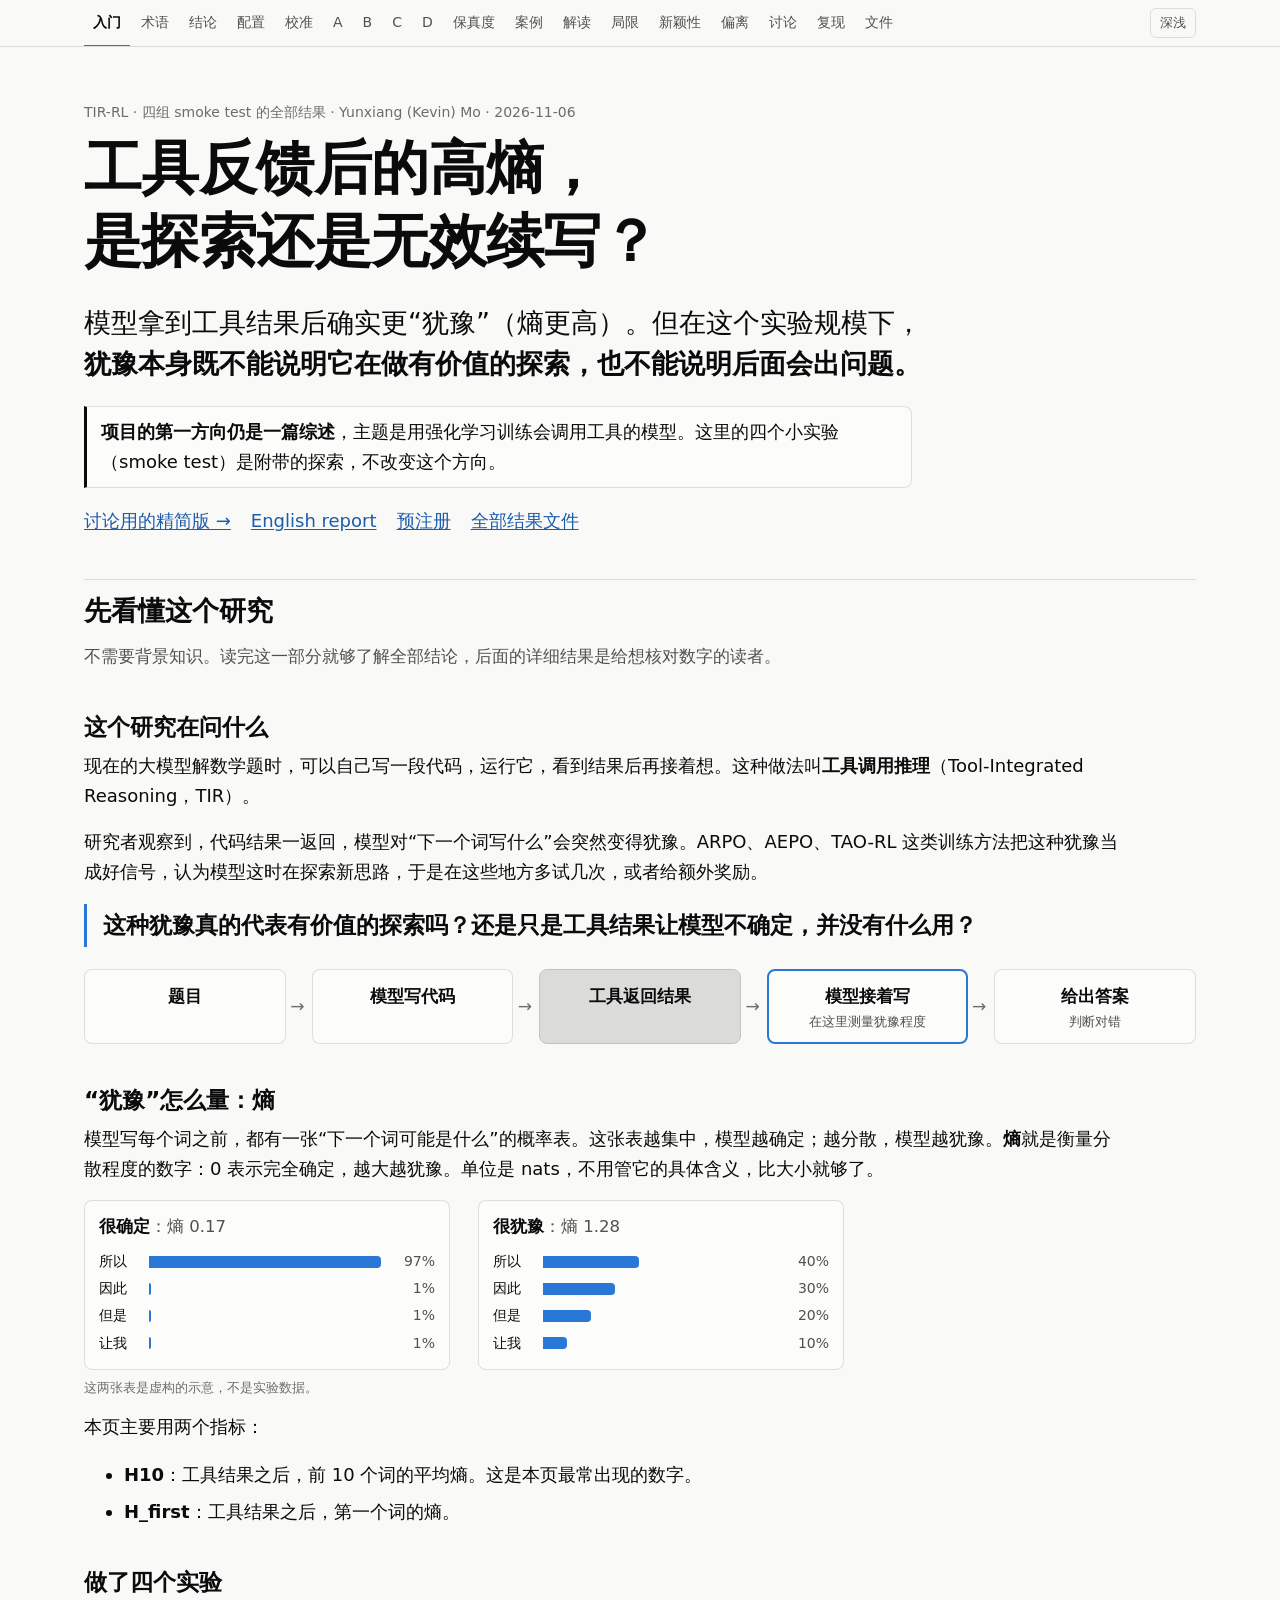
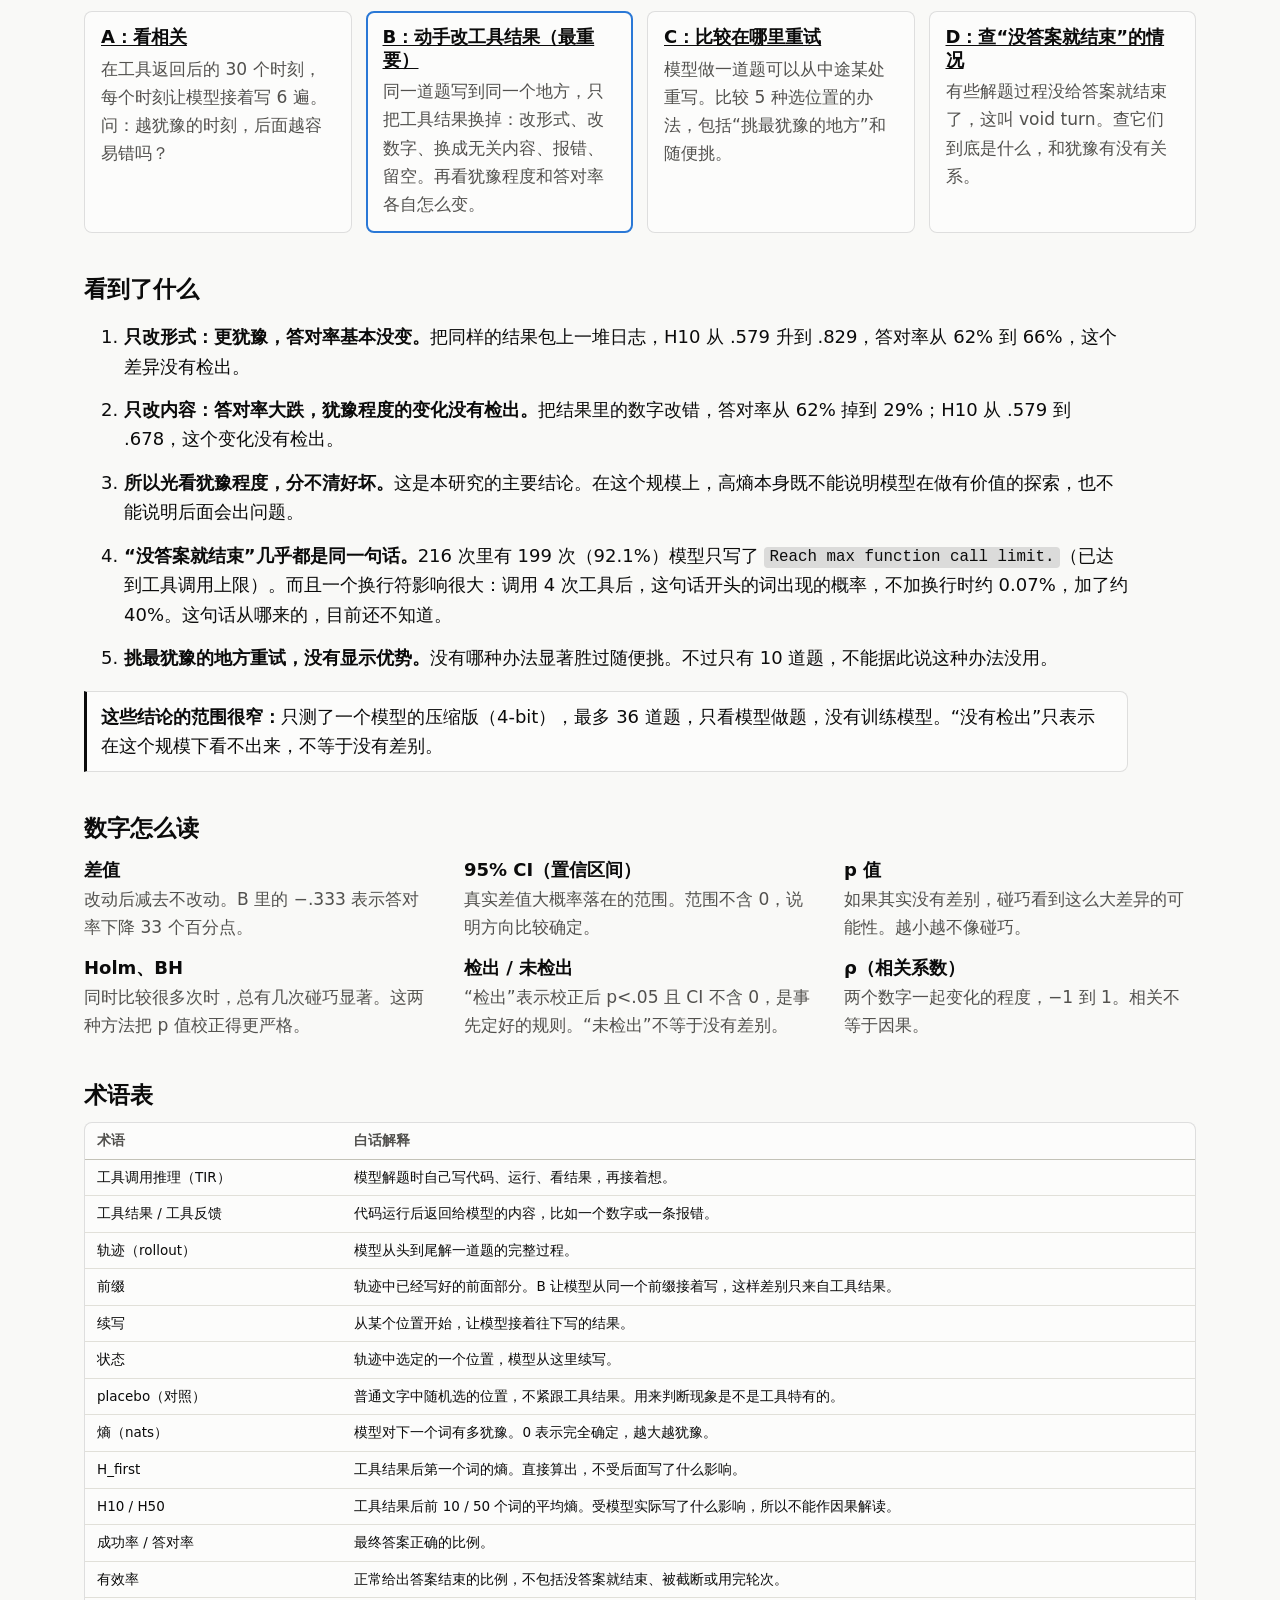
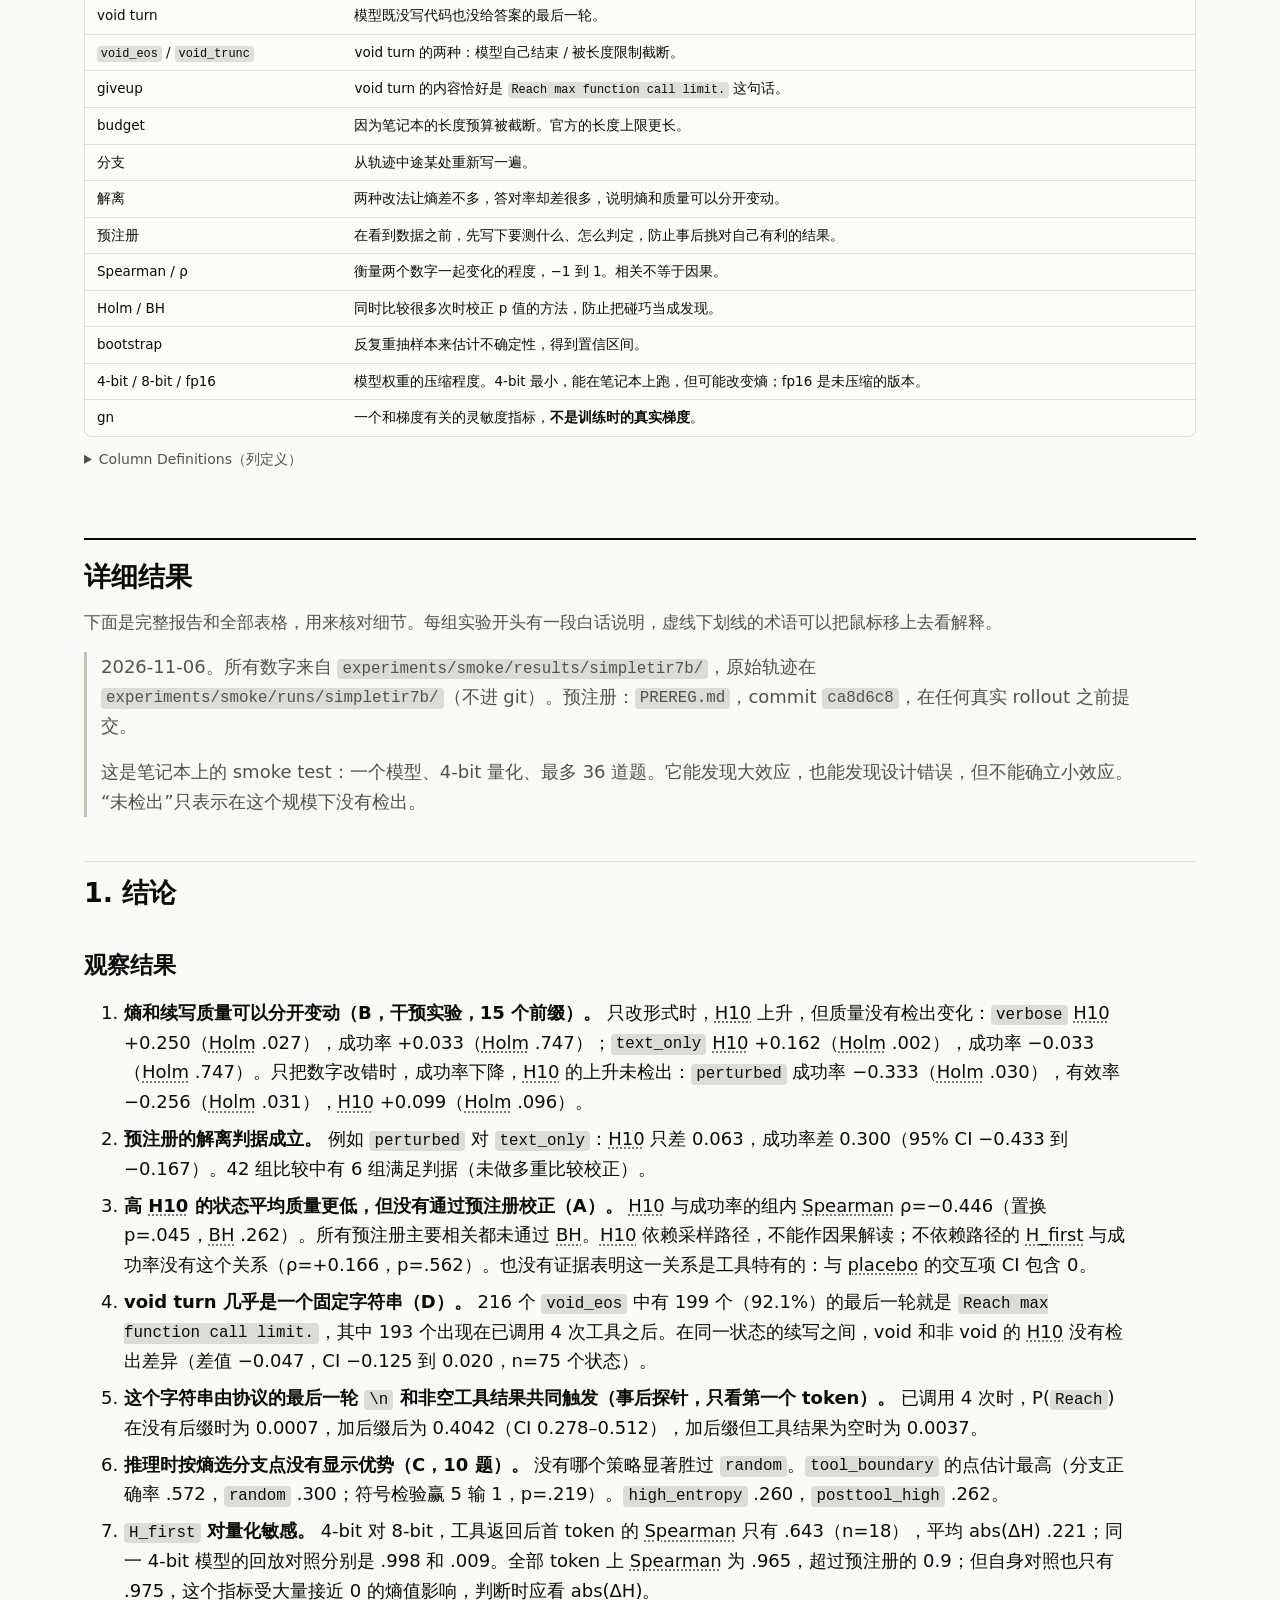
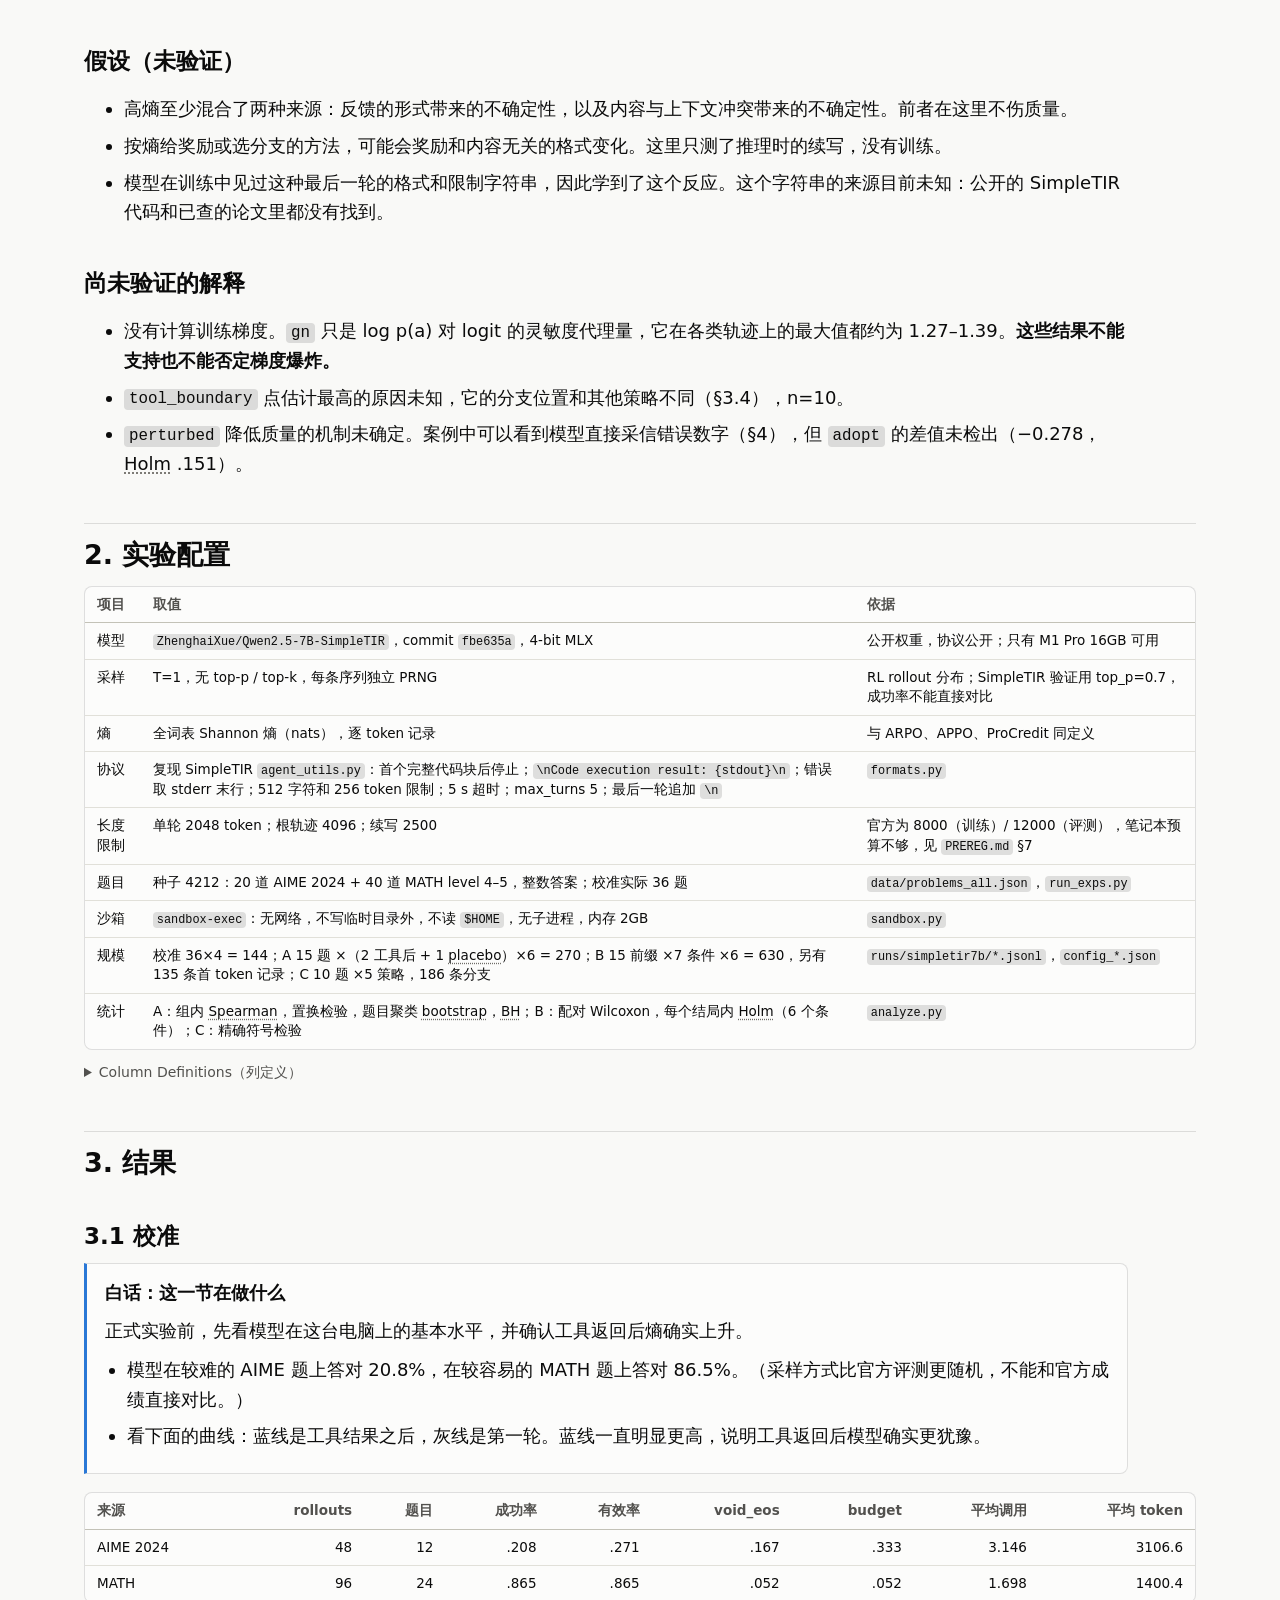
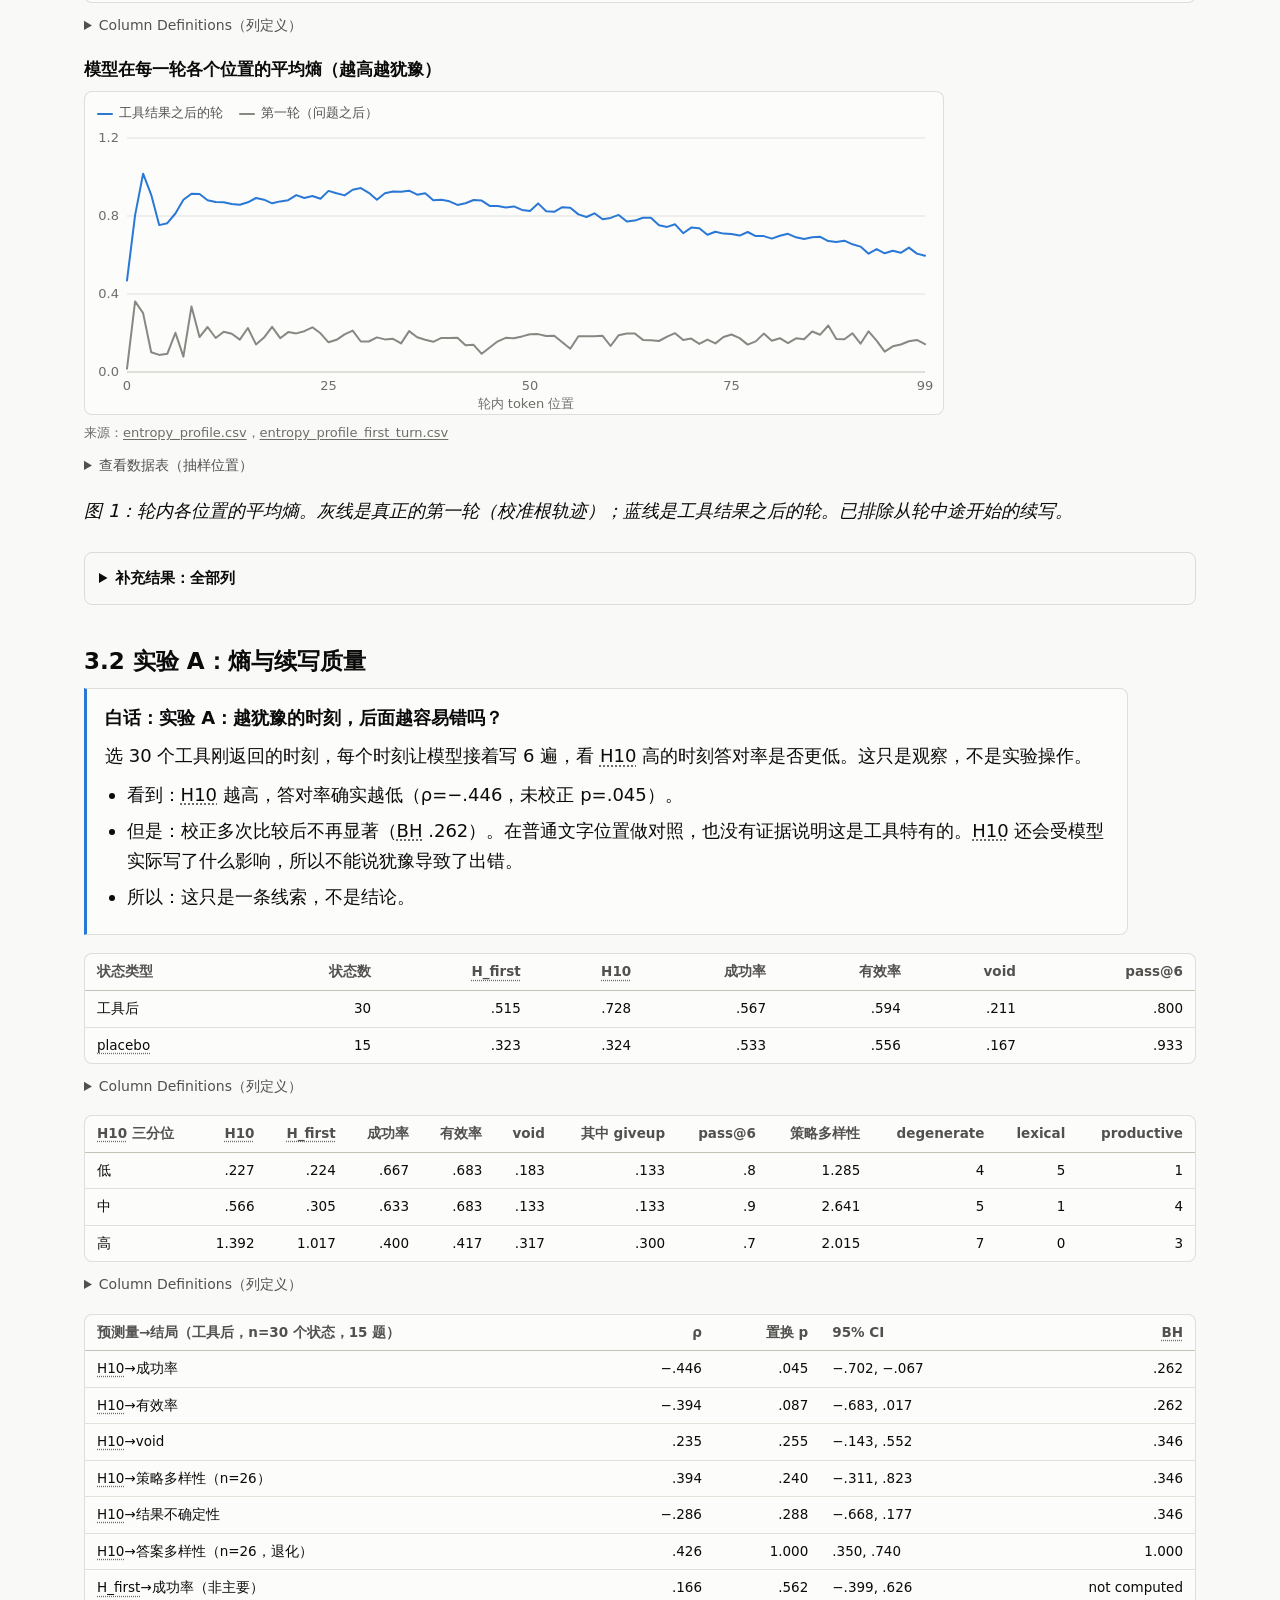
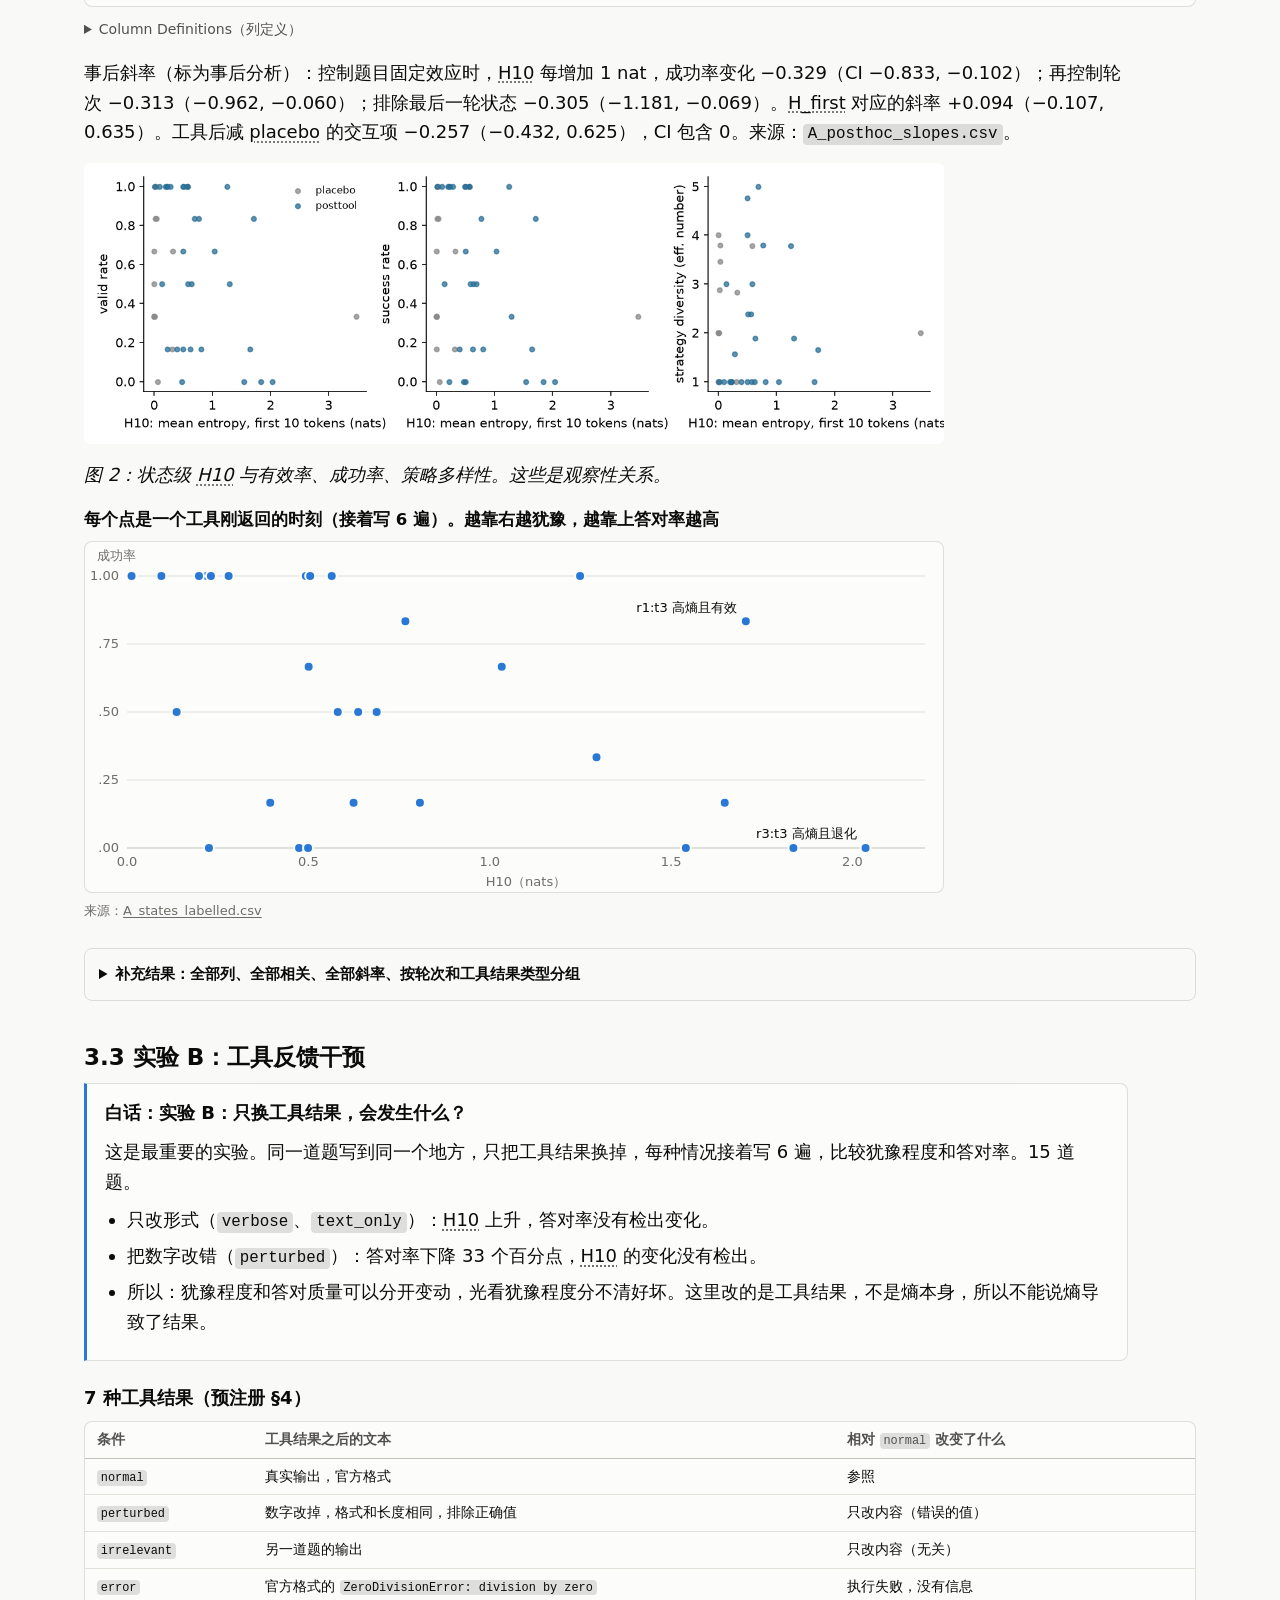
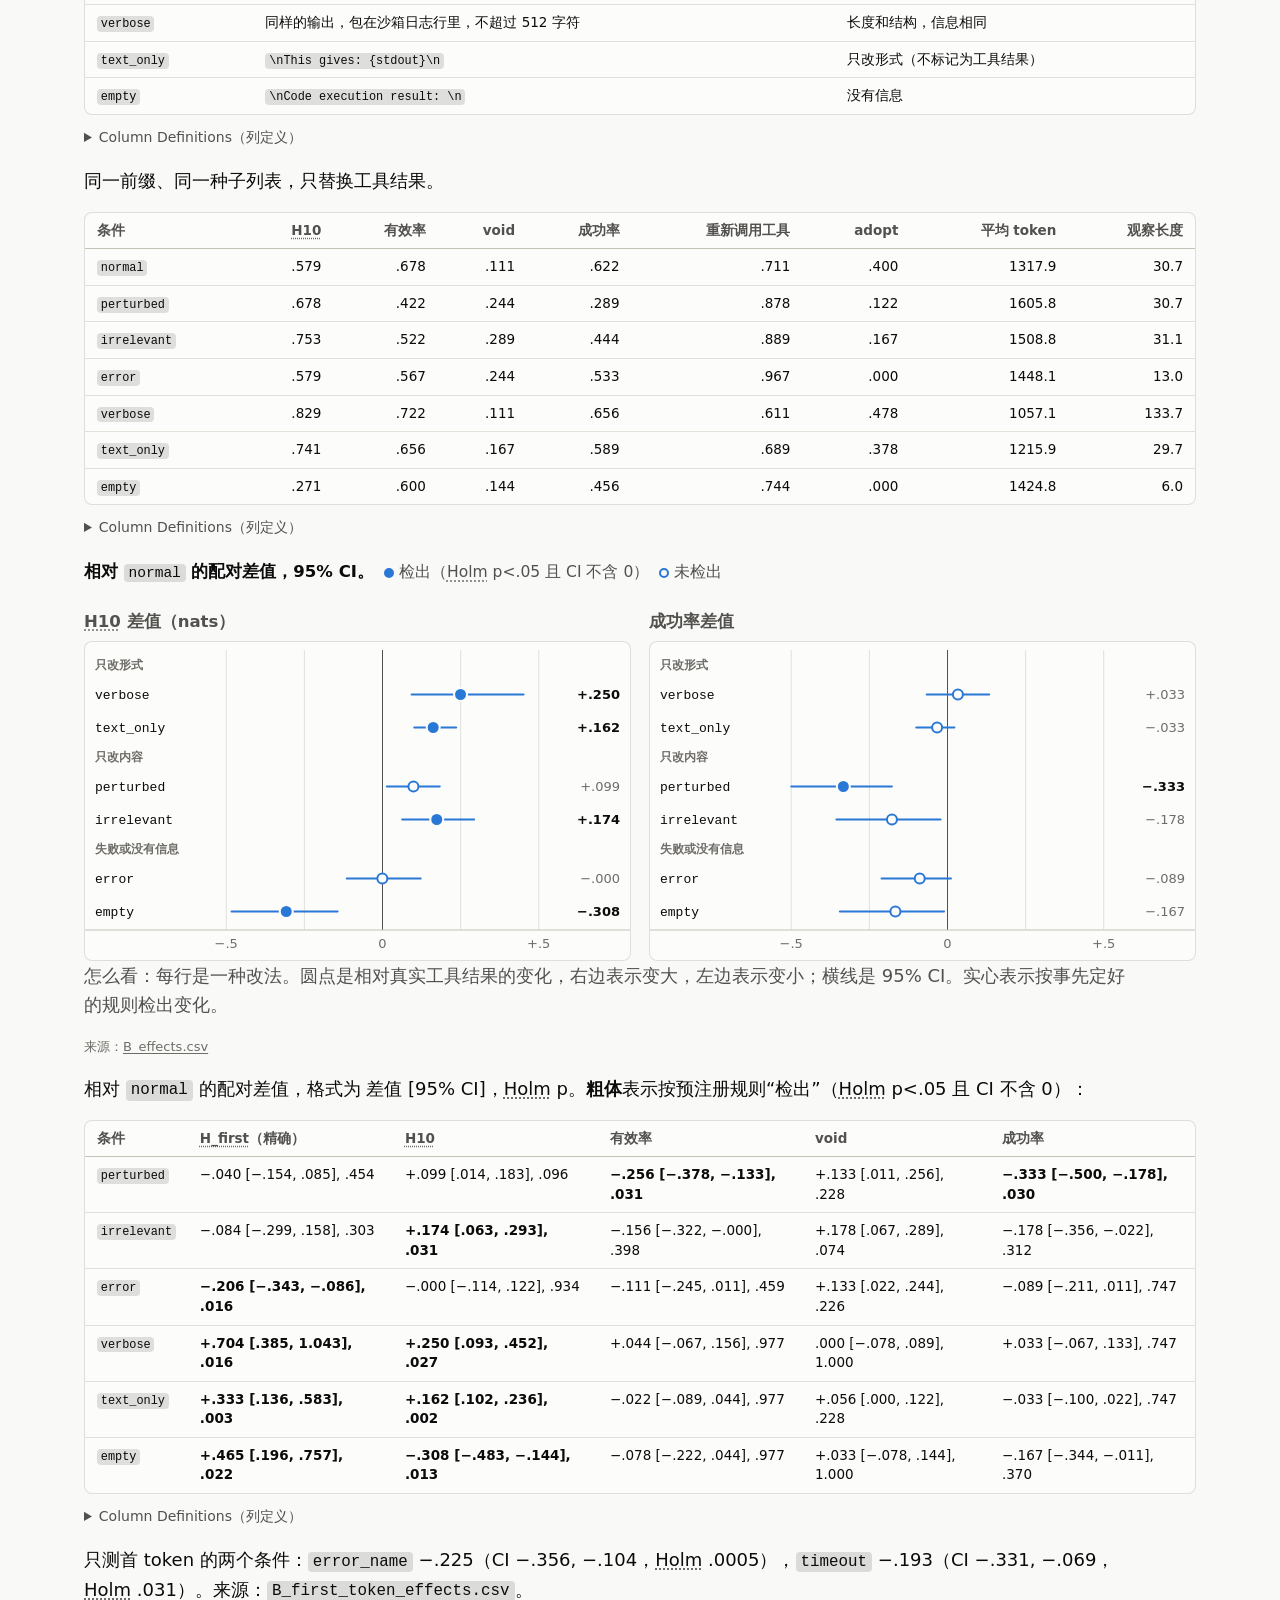
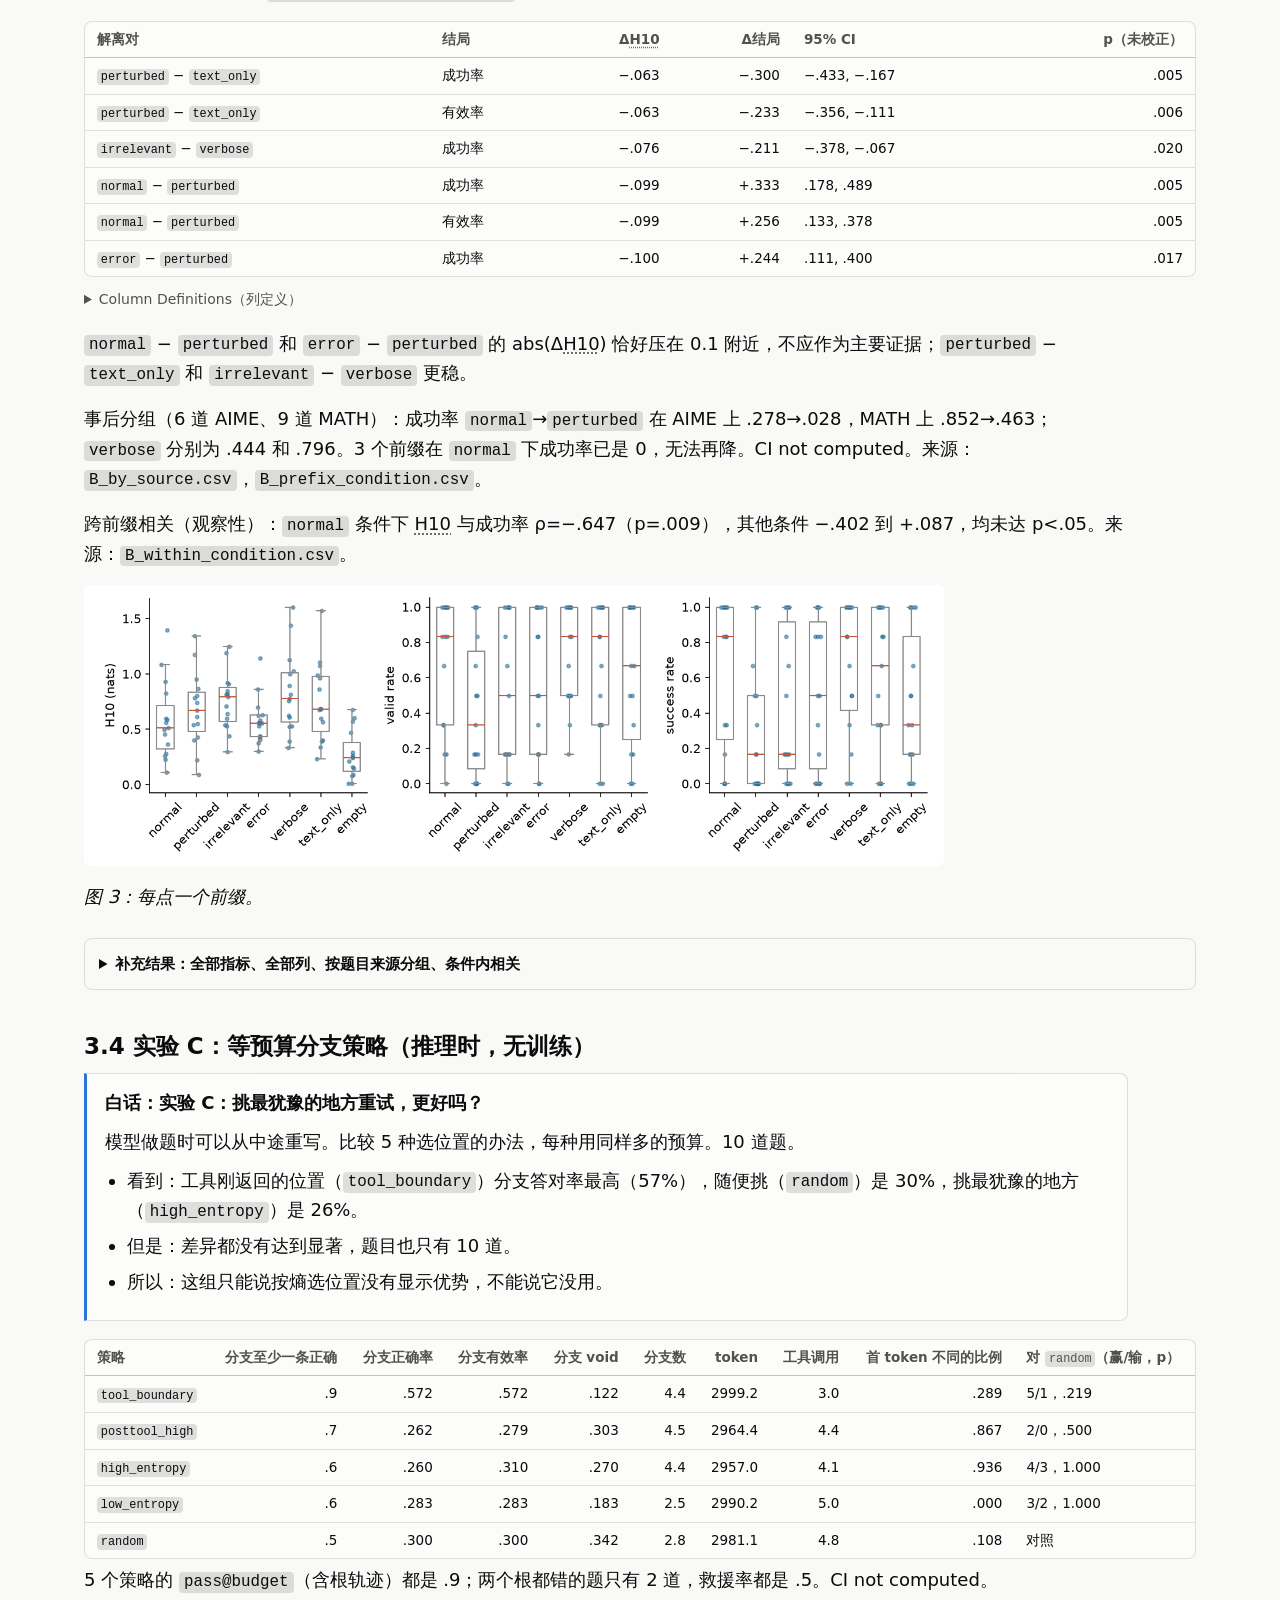
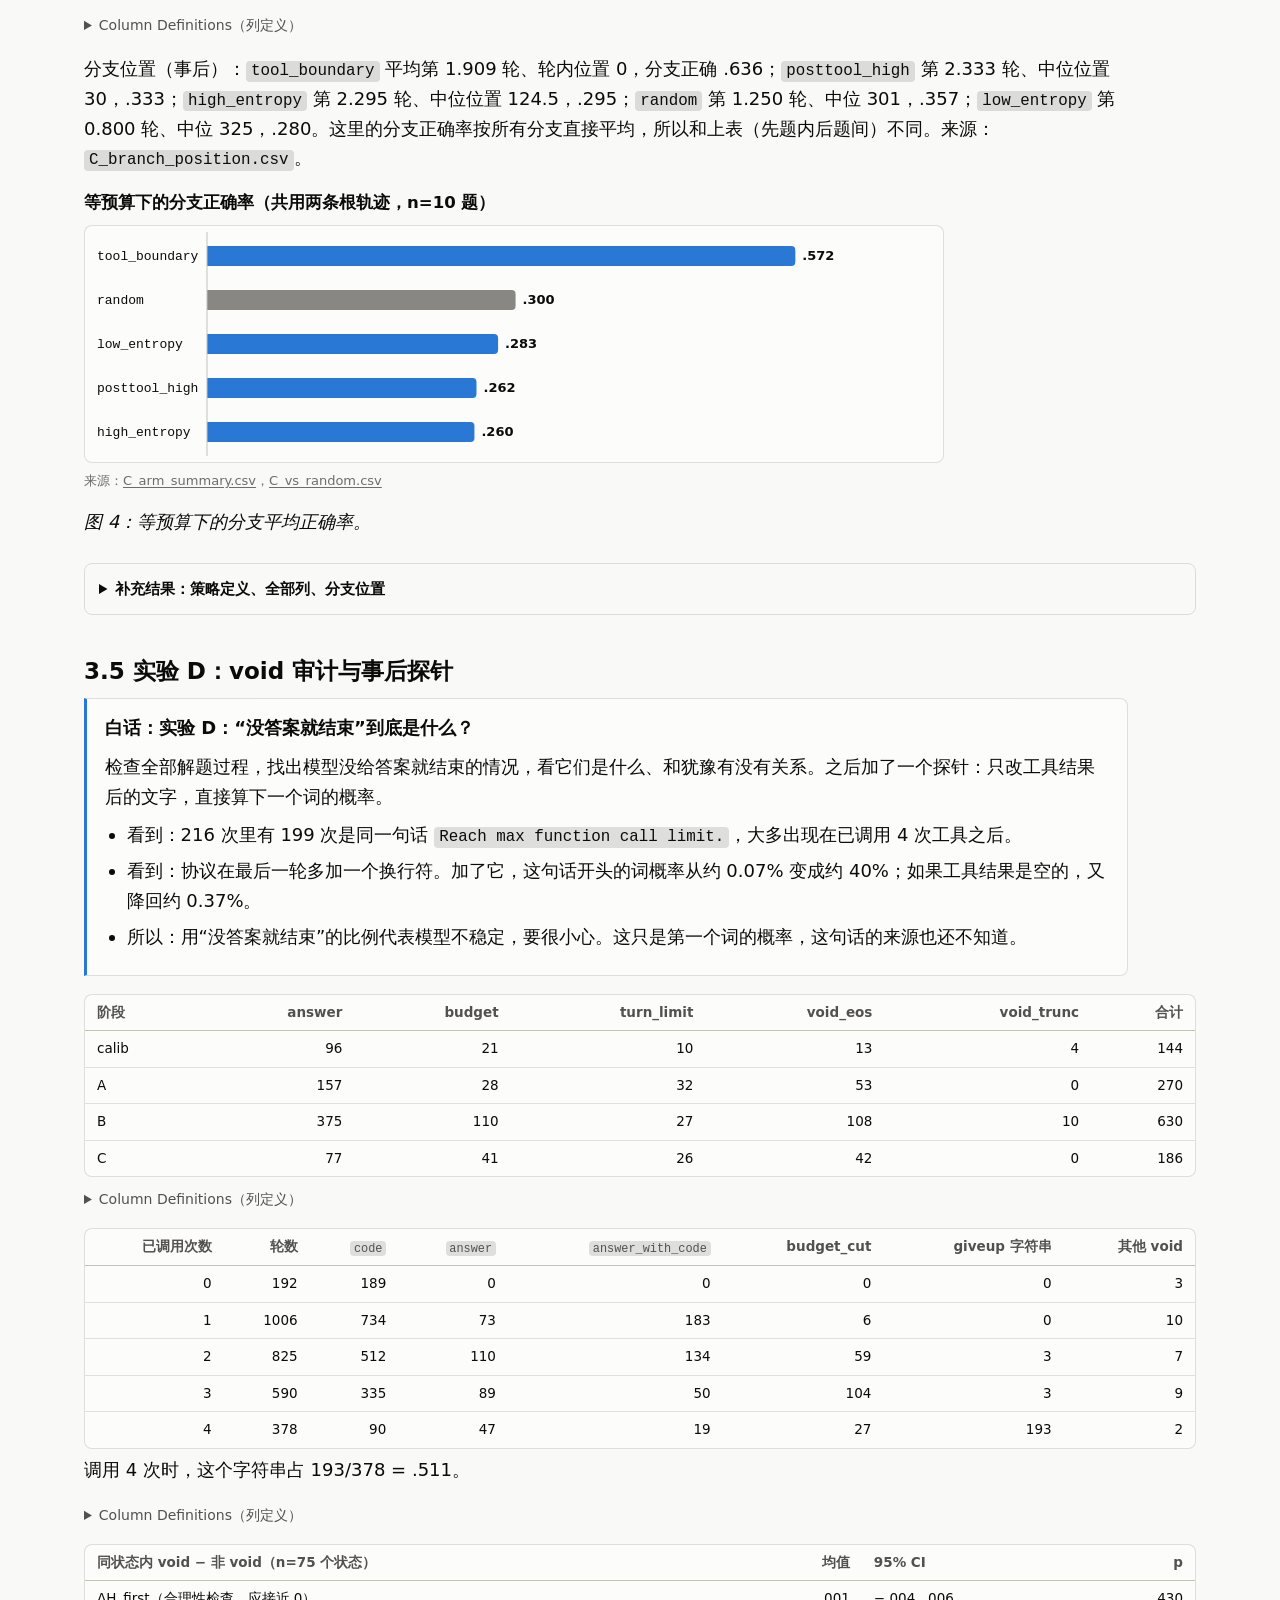
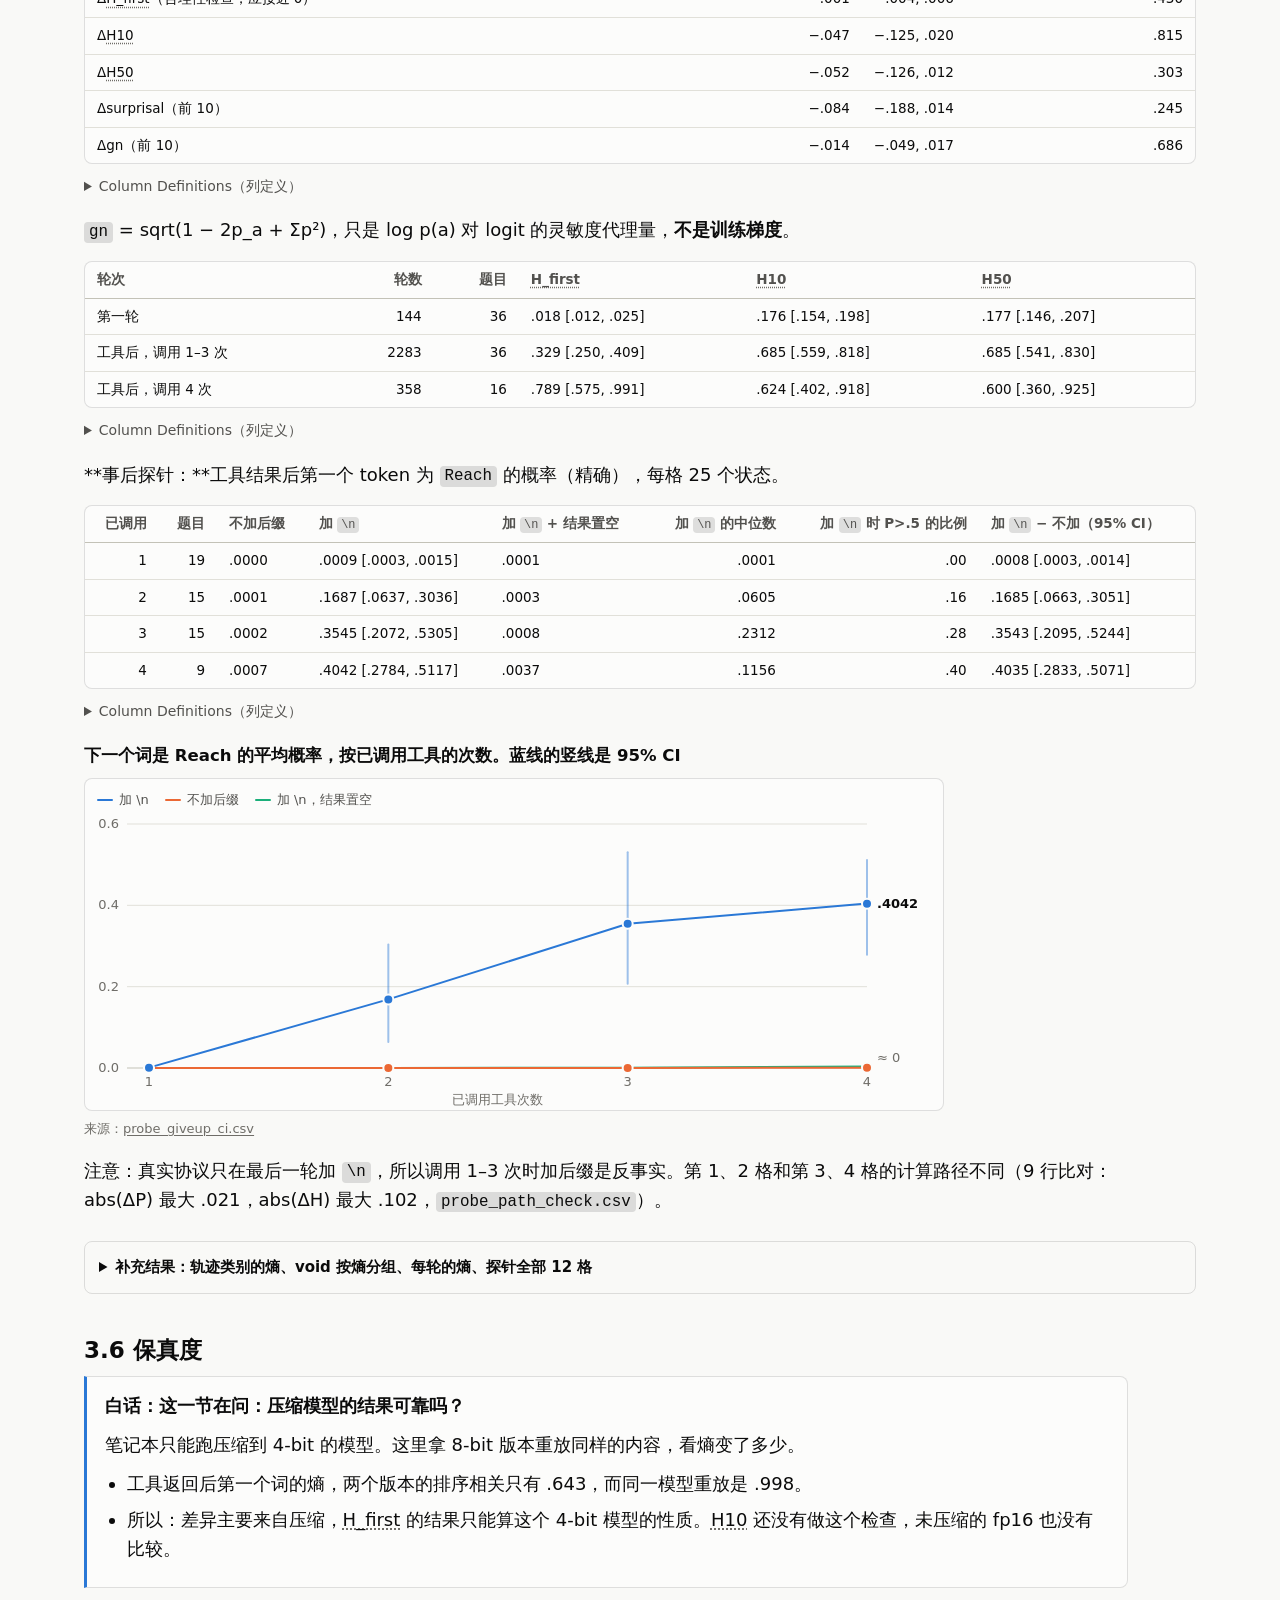
==== commit 975efceb: "Publish talk page" ====
--- a/index.html
+++ b/index.html
@@ -5,272 +5,2030 @@
 <meta name="viewport" content="width=device-width, initial-scale=1">
 <meta name="robots" content="noindex">
 <title>工具反馈后的高熵</title>
-<meta name="description" content="四组 smoke test：工具反馈后的高熵，是有价值的探索，还是无效的续写。">
+<meta name="description" content="四组 smoke test 的全部直接结果和结论：工具反馈后的高熵，是有价值的探索，还是无效的续写。">
 <link rel="stylesheet" href="site.css">
 </head>
 <body>
 <nav class="top" aria-label="章节">
   <div class="top-in">
-    <a href="#answer">结论</a>
-    <a href="#context">背景</a>
-    <a href="#design">设计</a>
-    <a href="#b">B 干预</a>
-    <a href="#d">D void</a>
-    <a href="#a">A 相关</a>
-    <a href="#c">C 分支</a>
+    <a href="#intro">入门</a>
+    <a href="#glossary">术语</a>
+    <a href="#conclusion">结论</a>
+    <a href="#config">配置</a>
+    <a href="#calib">校准</a>
+    <a href="#a">A</a>
+    <a href="#b">B</a>
+    <a href="#c">C</a>
+    <a href="#d">D</a>
+    <a href="#fidelity">保真度</a>
+    <a href="#cases">案例</a>
+    <a href="#findings">解读</a>
     <a href="#limits">局限</a>
     <a href="#novelty">新颖性</a>
+    <a href="#deviations">偏离</a>
     <a href="#discuss">讨论</a>
+    <a href="#repro">复现</a>
+    <a href="#files">文件</a>
     <span class="spacer"></span>
-    <a href="report_zh.html" class="plain">完整报告</a>
     <button id="theme" type="button" aria-label="切换深色或浅色">深浅</button>
   </div>
 </nav>
 
 <main>
-<section id="answer" class="hero">
-  <p class="eyebrow">TIR-RL · 四组 smoke test · Yunxiang (Kevin) Mo · 2026-11-06</p>
+<header class="hero">
+  <p class="eyebrow">TIR-RL · 四组 smoke test 的全部结果 · Yunxiang (Kevin) Mo · 2026-11-06</p>
   <h1>工具反馈后的高熵，<br>是探索还是无效续写？</h1>
-  <p class="answer">在这个模型和规模上，<strong>工具反馈后的高熵本身，既不能说明是有价值的探索，也不能说明是不稳定的续写。</strong></p>
+  <p class="answer">模型拿到工具结果后确实更“犹豫”（熵更高）。但在这个实验规模下，<strong>犹豫本身既不能说明它在做有价值的探索，也不能说明后面会出问题。</strong></p>
+  <p class="survey-note"><strong>项目的第一方向仍是一篇综述</strong>，主题是用强化学习训练会调用工具的模型。这里的四个小实验（smoke test）是附带的探索，不改变这个方向。</p>
+  <p class="hero-links"><a href="report/">讨论用的精简版 →</a><a href="report_en.html">English report</a><a href="prereg.html">预注册</a><a href="#files">全部结果文件</a></p>
+</header>
 
-  <ol class="findings">
-    <li>
-      <span class="tag obs">观察</span>
-      <h3>改形式：熵上升，质量未检出变化</h3>
-      <p><code>verbose</code> 的 H10 +.250（Holm .027），成功率 +.033（Holm .747）。</p>
-    </li>
-    <li>
-      <span class="tag obs">观察</span>
-      <h3>改内容：质量下降，H10 变化未检出</h3>
-      <p><code>perturbed</code> 的成功率 −.333（Holm .030），H10 +.099（Holm .096）。</p>
-    </li>
-    <li>
-      <span class="tag obs">观察</span>
-      <h3>void 几乎是一个固定字符串</h3>
-      <p>216 个 <code>void_eos</code> 中有 199 个（92.1%）是 <code>Reach max function call limit.</code></p>
-    </li>
-  </ol>
+<div class="doc full">
+<h2 id="intro">先看懂这个研究</h2>
+<p class="reading-note">不需要背景知识。读完这一部分就够了解全部结论，后面的详细结果是给想核对数字的读者。</p>
 
-  <p class="scope"><strong>适用范围：</strong>笔记本上的 smoke test，一个模型、4-bit 量化、最多 36 道题，只看推理，没有训练。它能发现大效应和设计错误，不能确立小效应。“未检出”只表示在这个规模下没有检出。</p>
-  <p class="legend-tags"><span class="tag obs">观察</span> 由真实运行直接算出 <span class="tag hyp">假设</span> 尚未检验的解释 <span class="tag unv">未验证</span> 目前没有数据支持或否定</p>
-</section>
+<h3>这个研究在问什么</h3>
+<p>现在的大模型解数学题时，可以自己写一段代码，运行它，看到结果后再接着想。这种做法叫<strong>工具调用推理</strong>（Tool-Integrated Reasoning，TIR）。</p>
+<p>研究者观察到，代码结果一返回，模型对“下一个词写什么”会突然变得犹豫。ARPO、AEPO、TAO-RL 这类训练方法把这种犹豫当成好信号，认为模型这时在探索新思路，于是在这些地方多试几次，或者给额外奖励。</p>
+<p class="big-question">这种犹豫真的代表有价值的探索吗？还是只是工具结果让模型不确定，并没有什么用？</p>
 
-<section id="context">
-  <p class="eyebrow">背景</p>
-  <h2>工具返回后熵确实上升，问题是它代表什么</h2>
-  <div class="split">
-    <div>
-      <p>ARPO、AEPO、TAO-RL 这类方法把工具后的高熵当作探索信号，用来选分支点、分配预算或给奖励。例如 TAO-RL 默认高熵的工具后 token 值得奖励，没有单独检验这个前提。</p>
-      <p>高熵可能是模型在认真考虑不同路线，也可能只是工具输出的格式让它不确定。单看熵值，无法区分这两种情况。</p>
-      <div class="tiles">
-        <div class="tile"><span class="tile-l">第一轮 H10</span><span class="tile-v">.176</span><span class="tile-s">[.154, .198]</span></div>
-        <div class="tile"><span class="tile-l">工具后 H10（调用 1–3 次）</span><span class="tile-v">.685</span><span class="tile-s">[.559, .818]</span></div>
-      </div>
-      <p class="note"><span class="tag obs">观察</span> 这里复现了 ARPO 报告的熵上升。</p>
-    </div>
-    <figure>
-      <figcaption><strong>轮内各位置的平均熵（nats）</strong>，只含真正从轮首开始的轮</figcaption>
-      <div class="chart" id="c-profile" role="img" aria-label="折线图：工具结果后的轮，平均熵明显高于第一轮"></div>
-      <p class="src">来源：<a href="results/simpletir7b/entropy_profile.csv">entropy_profile.csv</a>，<a href="results/simpletir7b/entropy_profile_first_turn.csv">entropy_profile_first_turn.csv</a>，<a href="results/simpletir7b/D_arpo_entropy_rise.csv">D_arpo_entropy_rise.csv</a></p>
-      <details class="twin"><summary>查看数据表（抽样位置）</summary><div class="tw"><table><thead><tr><th class="n">位置</th><th class="n">工具结果之后</th><th class="n">n</th><th class="n">第一轮</th><th class="n">n</th></tr></thead><tbody><tr><td class="n">0</td><td class="n">.470</td><td class="n">2641</td><td class="n">.018</td><td class="n">144</td></tr><tr><td class="n">1</td><td class="n">.805</td><td class="n">2640</td><td class="n">.362</td><td class="n">144</td></tr><tr><td class="n">2</td><td class="n">1.017</td><td class="n">2640</td><td class="n">.302</td><td class="n">144</td></tr><tr><td class="n">5</td><td class="n">.763</td><td class="n">2640</td><td class="n">.093</td><td class="n">144</td></tr><tr><td class="n">10</td><td class="n">.881</td><td class="n">2438</td><td class="n">.231</td><td class="n">144</td></tr><tr><td class="n">25</td><td class="n">.928</td><td class="n">2428</td><td class="n">.152</td><td class="n">144</td></tr><tr><td class="n">50</td><td class="n">.826</td><td class="n">2379</td><td class="n">.194</td><td class="n">144</td></tr><tr><td class="n">75</td><td class="n">.708</td><td class="n">2301</td><td class="n">.192</td><td class="n">144</td></tr><tr><td class="n">99</td><td class="n">.596</td><td class="n">2252</td><td class="n">.142</td><td class="n">144</td></tr></tbody></table></div><details class="defs"><summary>Column Definitions（列定义）</summary><div class="tw"><table><thead><tr><th>Column</th><th>Definition</th><th>Computation</th><th>Unit / Range</th><th>Meaning</th><th>Source</th></tr></thead><tbody><tr><td>位置</td><td>轮内第几个生成 token</td><td>从 0 计数，只含从轮首开始的轮</td><td>整数</td><td>轮内位置</td><td><code>analyze.py</code></td></tr><tr><td>工具结果之后 / 第一轮</td><td>该位置的平均熵</td><td>所有轮直接平均；CI not computed</td><td>nats</td><td>熵随位置的变化</td><td><code>entropy_profile*.csv</code></td></tr><tr><td>n</td><td>该位置的 token 数</td><td>计数</td><td>整数</td><td>样本量</td><td>同上</td></tr></tbody></table></div></details></details>
-    </figure>
-  </div>
-  <dl class="terms">
-    <div><dt>熵</dt><dd>下一个 token 在全词表上的 Shannon 熵，单位 nats，T=1，无 top-p。</dd></div>
-    <div><dt>H_first</dt><dd>工具结果后第一个 token 的熵。精确值，不依赖采样。</dd></div>
-    <div><dt>H10</dt><dd>前 10 个生成 token 的平均熵。依赖采样路径，不能作因果解读。</dd></div>
-    <div><dt>void turn</dt><dd>最后一轮既没有代码块也没有 boxed 答案，并以 EOS 结束（<code>void_eos</code>）。</dd></div>
-  </dl>
-</section>
+<div class="flow" role="img" aria-label="一条解题过程：题目，模型写代码，工具返回结果，模型接着写，这里测量犹豫程度，最后给出答案并判断对错">
+  <div class="flow-step">题目</div>
+  <div class="flow-step">模型写代码</div>
+  <div class="flow-step tool">工具返回结果</div>
+  <div class="flow-step measure">模型接着写<small>在这里测量犹豫程度</small></div>
+  <div class="flow-step">给出答案<small>判断对错</small></div>
+</div>
 
-<section id="design">
-  <p class="eyebrow">设计</p>
-  <h2>四组实验，分别回答一个问题</h2>
-  <div class="tw"><table><thead><tr><th>实验</th><th>问题</th><th>做法</th><th>规模</th></tr></thead><tbody><tr><td><b>A</b></td><td>高熵状态的续写质量是否更差？</td><td>取工具后状态和普通文本位置（placebo），每个状态 6 条续写，观察性</td><td>15 题，30 + 15 个状态，270 条</td></tr><tr><td><b>B</b></td><td>改工具反馈，熵和质量分别怎么变？</td><td>同一前缀、同一种子列表，只替换工具结果，直接干预</td><td>15 前缀 × 7 条件 × 6 = 630 条</td></tr><tr><td><b>C</b></td><td>按熵选分支点比随机好吗？</td><td>共用两条根轨迹，相同预算，比较 5 种选位策略</td><td>10 题，186 条分支</td></tr><tr><td><b>D</b></td><td>void turn 到底是什么？</td><td>审计以上全部轨迹，事后加单 token 探针</td><td>校准 144 条 + 上述轨迹；探针每格 25 个状态</td></tr></tbody></table></div><details class="defs"><summary>Column Definitions（列定义）</summary><div class="tw"><table><thead><tr><th>Column</th><th>Definition</th><th>Computation</th><th>Unit / Range</th><th>Meaning</th><th>Source</th></tr></thead><tbody><tr><td>实验</td><td>四组实验的编号</td><td>人工分组</td><td>A–D</td><td>范围</td><td><code>PREREG.md</code></td></tr><tr><td>问题</td><td>这组实验要回答什么</td><td>人工说明，非测量</td><td>文本</td><td>实验目的</td><td>同上</td></tr><tr><td>做法</td><td>实验的设计</td><td>人工概括</td><td>文本</td><td>如何得到结果</td><td><code>PREREG.md</code>，<code>run_exps.py</code></td></tr><tr><td>规模</td><td>实际运行的样本量</td><td>计数，来自运行记录</td><td>条 / 题 / 状态</td><td>可检测效应的上限</td><td><code>config_*.json</code>，<code>runs/</code></td></tr></tbody></table></div></details>
-  <p class="config"><strong>配置：</strong><code>ZhenghaiXue/Qwen2.5-7B-SimpleTIR</code>（commit <code>fbe635a</code>），4-bit MLX，M1 Pro 16GB。协议复现 SimpleTIR 的 <code>agent_utils.py</code>，包括最多 5 轮和最后一轮追加的 <code>\n</code>。规则在任何真实 rollout 之前提交（<a href="prereg.html">预注册</a>，commit <code>ca8d6c8</code>），之后的偏离都列在<a href="report_zh.html#8-deviations">报告 §8</a>。</p>
-</section>
+<h3>“犹豫”怎么量：熵</h3>
+<p>模型写每个词之前，都有一张“下一个词可能是什么”的概率表。这张表越集中，模型越确定；越分散，模型越犹豫。<strong>熵</strong>就是衡量分散程度的数字：0 表示完全确定，越大越犹豫。单位是 nats，不用管它的具体含义，比大小就够了。</p>
+<div class="entropy-demo">
+  <figure>
+    <figcaption><strong>很确定</strong>：熵 0.17</figcaption>
+    <div class="bar-row"><span>所以</span><i style="width:97%"></i><b>97%</b></div>
+    <div class="bar-row"><span>因此</span><i style="width:1%"></i><b>1%</b></div>
+    <div class="bar-row"><span>但是</span><i style="width:1%"></i><b>1%</b></div>
+    <div class="bar-row"><span>让我</span><i style="width:1%"></i><b>1%</b></div>
+  </figure>
+  <figure>
+    <figcaption><strong>很犹豫</strong>：熵 1.28</figcaption>
+    <div class="bar-row"><span>所以</span><i style="width:40%"></i><b>40%</b></div>
+    <div class="bar-row"><span>因此</span><i style="width:30%"></i><b>30%</b></div>
+    <div class="bar-row"><span>但是</span><i style="width:20%"></i><b>20%</b></div>
+    <div class="bar-row"><span>让我</span><i style="width:10%"></i><b>10%</b></div>
+  </figure>
+</div>
+<p class="src">这两张表是虚构的示意，不是实验数据。</p>
+<p>本页主要用两个指标：</p>
+<ul>
+  <li><strong>H10</strong>：工具结果之后，前 10 个词的平均熵。这是本页最常出现的数字。</li>
+  <li><strong>H_first</strong>：工具结果之后，第一个词的熵。</li>
+</ul>
 
-<section id="b">
-  <p class="eyebrow">实验 B · 干预 · 15 个前缀</p>
-  <h2>熵和质量可以分开变动</h2>
-  <p class="lead">同一前缀、同一种子列表，只替换工具结果，每个条件 6 条续写。和 A 不同，这里直接干预工具反馈，而不是观察它。</p>
+<h3>做了四个实验</h3>
+<div class="exp-cards">
+  <div><h4><a href="#a">A：看相关</a></h4><p>在工具返回后的 30 个时刻，每个时刻让模型接着写 6 遍。问：越犹豫的时刻，后面越容易错吗？</p></div>
+  <div class="key-exp"><h4><a href="#b">B：动手改工具结果（最重要）</a></h4><p>同一道题写到同一个地方，只把工具结果换掉：改形式、改数字、换成无关内容、报错、留空。再看犹豫程度和答对率各自怎么变。</p></div>
+  <div><h4><a href="#c">C：比较在哪里重试</a></h4><p>模型做一道题可以从中途某处重写。比较 5 种选位置的办法，包括“挑最犹豫的地方”和随便挑。</p></div>
+  <div><h4><a href="#d">D：查“没答案就结束”的情况</a></h4><p>有些解题过程没给答案就结束了，这叫 void turn。查它们到底是什么，和犹豫有没有关系。</p></div>
+</div>
 
-  <figure class="wide">
-    <figcaption><strong>相对 <code>normal</code> 的配对差值，95% CI。</strong><span class="key"><span class="k-dot on"></span>检出（Holm p&lt;.05 且 CI 不含 0）<span class="k-dot"></span>未检出</span></figcaption>
-    <div class="panels">
-      <div><h4>H10 差值（nats）</h4><div class="chart" id="c-forest-h" role="img" aria-label="各条件相对 normal 的 H10 差值及置信区间"></div></div>
-      <div><h4>成功率差值</h4><div class="chart" id="c-forest-s" role="img" aria-label="各条件相对 normal 的成功率差值及置信区间"></div></div>
-    </div>
-    <p class="src">来源：<a href="results/simpletir7b/B_effects.csv">B_effects.csv</a>，<a href="results/simpletir7b/B_first_token_effects.csv">B_first_token_effects.csv</a>，<a href="results/simpletir7b/B_condition_means.csv">B_condition_means.csv</a></p>
-    <details class="twin"><summary>查看完整差值表（含 H_first、有效率、void）</summary><p>格式为 差值 [95% CI], Holm p。粗体表示按预注册规则检出。</p><div class="tw"><table><thead><tr><th>条件</th><th>H_first（精确）</th><th>H10</th><th>有效率</th><th>void</th><th>成功率</th></tr></thead><tbody><tr><td><code>verbose</code></td><td><b>+.704 [.385, 1.043], .016</b></td><td><b>+.250 [.093, .452], .027</b></td><td>+.044 [−.067, .156], .977</td><td>.000 [−.078, .089], 1.000</td><td>+.033 [−.067, .133], .747</td></tr><tr><td><code>text_only</code></td><td><b>+.333 [.136, .583], .003</b></td><td><b>+.162 [.102, .236], .002</b></td><td>−.022 [−.089, .044], .977</td><td>+.056 [.000, .122], .228</td><td>−.033 [−.100, .022], .747</td></tr><tr><td><code>perturbed</code></td><td>−.040 [−.154, .085], .454</td><td>+.099 [.014, .183], .096</td><td><b>−.256 [−.378, −.133], .031</b></td><td>+.133 [.011, .256], .228</td><td><b>−.333 [−.500, −.178], .030</b></td></tr><tr><td><code>irrelevant</code></td><td>−.084 [−.299, .158], .303</td><td><b>+.174 [.063, .293], .031</b></td><td>−.156 [−.322, −.000], .398</td><td>+.178 [.067, .289], .074</td><td>−.178 [−.356, −.022], .312</td></tr><tr><td><code>error</code></td><td><b>−.206 [−.343, −.086], .016</b></td><td>−.000 [−.114, .122], .934</td><td>−.111 [−.245, .011], .459</td><td>+.133 [.022, .244], .226</td><td>−.089 [−.211, .011], .747</td></tr><tr><td><code>empty</code></td><td><b>+.465 [.196, .757], .022</b></td><td><b>−.308 [−.483, −.144], .013</b></td><td>−.078 [−.222, .044], .977</td><td>+.033 [−.078, .144], 1.000</td><td>−.167 [−.344, −.011], .370</td></tr></tbody></table></div><details class="defs"><summary>Column Definitions（列定义）</summary><div class="tw"><table><thead><tr><th>Column</th><th>Definition</th><th>Computation</th><th>Unit / Range</th><th>Meaning</th><th>Source</th></tr></thead><tbody><tr><td>条件</td><td>与 <code>normal</code> 比较的条件</td><td>按前缀配对，n=15</td><td>类别</td><td>干预</td><td><code>B_effects.csv</code></td></tr><tr><td>H_first（精确）</td><td>第一个 token 的熵之差</td><td>精确分布，不采样；只对 4-bit 模型成立</td><td>nats</td><td>反馈的即时影响</td><td><code>B_first_token_effects.csv</code></td></tr><tr><td>H10</td><td>前 10 个 token 平均熵之差</td><td>配对差值；依赖路径</td><td>nats</td><td>短程熵的变化</td><td><code>B_effects.csv</code></td></tr><tr><td>有效率 / void / 成功率</td><td>比例之差</td><td>配对差值</td><td>−1 到 1</td><td>质量变化</td><td>同上</td></tr><tr><td>CI / Holm p</td><td>95% CI 与校正后 p</td><td>前缀 bootstrap；Wilcoxon，同一结局内 Holm 校正 6 个条件，不跨结局</td><td>同差值；0–1</td><td>不确定性和显著性</td><td>同上</td></tr></tbody></table></div></details></details>
-  </figure>
+<h3>看到了什么</h3>
+<ol class="plain-findings">
+  <li><strong>只改形式：更犹豫，答对率基本没变。</strong>把同样的结果包上一堆日志，H10 从 .579 升到 .829，答对率从 62% 到 66%，这个差异没有检出。</li>
+  <li><strong>只改内容：答对率大跌，犹豫程度的变化没有检出。</strong>把结果里的数字改错，答对率从 62% 掉到 29%；H10 从 .579 到 .678，这个变化没有检出。</li>
+  <li><strong>所以光看犹豫程度，分不清好坏。</strong>这是本研究的主要结论。在这个规模上，高熵本身既不能说明模型在做有价值的探索，也不能说明后面会出问题。</li>
+  <li><strong>“没答案就结束”几乎都是同一句话。</strong>216 次里有 199 次（92.1%）模型只写了 <code>Reach max function call limit.</code>（已达到工具调用上限）。而且一个换行符影响很大：调用 4 次工具后，这句话开头的词出现的概率，不加换行时约 0.07%，加了约 40%。这句话从哪来的，目前还不知道。</li>
+  <li><strong>挑最犹豫的地方重试，没有显示优势。</strong>没有哪种办法显著胜过随便挑。不过只有 10 道题，不能据此说这种办法没用。</li>
+</ol>
+<p class="survey-note"><strong>这些结论的范围很窄：</strong>只测了一个模型的压缩版（4-bit），最多 36 道题，只看模型做题，没有训练模型。“没有检出”只表示在这个规模下看不出来，不等于没有差别。</p>
 
-  <div class="split even">
-    <div>
-      <h3>预注册的解离判据成立</h3>
-      <p class="callout"><code>perturbed</code> 对 <code>text_only</code>：H10 只差 .063，成功率差 .300（95% CI −.433 到 −.167）。</p>
-      <p>判据是 abs(ΔH10)&lt;0.1、结局差大于 0.2、CI 不含 0。42 组比较中有 6 组满足（未做多重比较校正），其中两组压在 0.1 附近，不应作为主要证据。</p>
-      <details class="twin"><summary>查看 6 组解离</summary><div class="tw"><table><thead><tr><th>解离对</th><th>结局</th><th class="n">ΔH10</th><th class="n">Δ结局</th><th>95% CI</th><th class="n">p（未校正）</th></tr></thead><tbody><tr><td><code>perturbed</code> − <code>text_only</code></td><td>成功率</td><td class="n">−.063</td><td class="n">−.300</td><td>−.433, −.167</td><td class="n">.005</td></tr><tr><td><code>perturbed</code> − <code>text_only</code></td><td>有效率</td><td class="n">−.063</td><td class="n">−.233</td><td>−.356, −.111</td><td class="n">.006</td></tr><tr><td><code>irrelevant</code> − <code>verbose</code></td><td>成功率</td><td class="n">−.076</td><td class="n">−.211</td><td>−.378, −.067</td><td class="n">.020</td></tr><tr><td><code>error</code> − <code>perturbed</code></td><td>成功率</td><td class="n">−.099</td><td class="n">+.244</td><td>.111, .400</td><td class="n">.017</td></tr><tr><td><code>normal</code> − <code>perturbed</code></td><td>成功率</td><td class="n">−.099</td><td class="n">+.333</td><td>.178, .489</td><td class="n">.005</td></tr><tr><td><code>normal</code> − <code>perturbed</code></td><td>有效率</td><td class="n">−.099</td><td class="n">+.256</td><td>.133, .378</td><td class="n">.005</td></tr></tbody></table></div><details class="defs"><summary>Column Definitions（列定义）</summary><div class="tw"><table><thead><tr><th>Column</th><th>Definition</th><th>Computation</th><th>Unit / Range</th><th>Meaning</th><th>Source</th></tr></thead><tbody><tr><td>解离对</td><td>满足预注册判据的条件对</td><td>abs(ΔH10)&lt;0.1 且结局差&gt;0.2 且 CI 不含 0</td><td>类别</td><td>熵相近但质量不同</td><td><code>B_dissociation.csv</code></td></tr><tr><td>ΔH10 / Δ结局</td><td>两条件之差</td><td>配对差值；未干预 H10 本身</td><td>nats；−1 到 1</td><td>熵的接近程度和质量差</td><td>同上</td></tr><tr><td>95% CI / p</td><td>前缀 bootstrap；Wilcoxon</td><td>42 组比较未校正</td><td>−1 到 1；0–1</td><td>单项强度</td><td>同上</td></tr></tbody></table></div></details></details>
-      <p class="note"><span class="tag obs">观察</span> B 干预的是反馈，不是熵本身。只有“反馈 → 结局”的效应是因果估计，不能说熵导致了任何结果。</p>
-      <p class="note"><span class="tag hyp">假设</span> 高熵至少混合了两种来源：形式带来的不确定性，和内容与上下文冲突带来的不确定性。按熵给奖励或选分支，可能会奖励和内容无关的格式变化。这里只测了续写，没有训练。</p>
-    </div>
-    <div>
-      <h3>同一前缀的例子（答案是 63）</h3>
-      <div class="tw"><table><thead><tr><th>条件</th><th>工具结果</th><th class="n">H_first</th><th>续写</th><th><span class="nw">结果</span></th></tr></thead><tbody><tr><td><code>normal</code></td><td><code>63</code></td><td class="n">.141</td><td><code>\boxed{63}</code></td><td><span class="nw">正确</span></td></tr><tr class="hl"><td><code>perturbed</code></td><td><code>39</code></td><td class="n">.035</td><td><code>\boxed{39}</code>，并写“已通过代码验证”</td><td><span class="nw">错误</span></td></tr><tr><td><code>error</code></td><td><code>ZeroDivisionError</code></td><td class="n">.002</td><td>说明出错，重写循环</td><td><span class="nw">正确</span></td></tr><tr><td><code>verbose</code></td><td><code>63</code> + 沙箱日志</td><td class="n">1.304</td><td><code>\boxed{63}</code></td><td><span class="nw">正确</span></td></tr></tbody></table></div><details class="defs"><summary>Column Definitions（列定义）</summary><div class="tw"><table><thead><tr><th>Column</th><th>Definition</th><th>Computation</th><th>Unit / Range</th><th>Meaning</th><th>Source</th></tr></thead><tbody><tr><td>条件</td><td>注入的反馈</td><td>同一前缀替换工具结果</td><td>类别</td><td>干预</td><td><code>case_studies.md</code></td></tr><tr><td>工具结果</td><td>模型看到的观察</td><td>原文缩写</td><td>文本</td><td>输入</td><td>同上</td></tr><tr><td>H_first</td><td>工具结果后首 token 的熵</td><td>精确值</td><td>nats</td><td>即时不确定性</td><td>同上</td></tr><tr><td>续写 / 结果</td><td>一条续写的概括和对错</td><td>人工概括，判分来自 <code>grader.py</code></td><td>文本</td><td>输出</td><td>同上</td></tr></tbody></table></div></details>
-      <p class="note">由脚本按规则选出：<code>normal</code> 到 <code>perturbed</code> 成功率下降最大的前缀（1.00 到 0.00）。<code>perturbed</code> 的首 token 熵很低，模型照样采信了错误数字；<code>verbose</code> 的首 token 熵最高，答案仍然正确。这是单个前缀，用来说明现象，不是统计结果。</p>
-    </div>
-  </div>
-</section>
+<h3>数字怎么读</h3>
+<dl class="how-to-read">
+  <div><dt>差值</dt><dd>改动后减去不改动。B 里的 −.333 表示答对率下降 33 个百分点。</dd></div>
+  <div><dt>95% CI（置信区间）</dt><dd>真实差值大概率落在的范围。范围不含 0，说明方向比较确定。</dd></div>
+  <div><dt>p 值</dt><dd>如果其实没有差别，碰巧看到这么大差异的可能性。越小越不像碰巧。</dd></div>
+  <div><dt>Holm、BH</dt><dd>同时比较很多次时，总有几次碰巧显著。这两种方法把 p 值校正得更严格。</dd></div>
+  <div><dt>检出 / 未检出</dt><dd>“检出”表示校正后 p&lt;.05 且 CI 不含 0，是事先定好的规则。“未检出”不等于没有差别。</dd></div>
+  <div><dt>ρ（相关系数）</dt><dd>两个数字一起变化的程度，−1 到 1。相关不等于因果。</dd></div>
+</dl>
 
-<section id="d">
-  <p class="eyebrow">实验 D + 事后探针</p>
-  <h2>void 几乎是一个固定字符串，而且对一个换行符敏感</h2>
-  <div class="split">
-    <div>
-      <p class="lead">216 个 <code>void_eos</code> 中有 199 个（92.1%）的最后一轮就是 <code>Reach max function call limit.</code>，其中 193 个出现在已调用 4 次工具之后。</p>
-      <p>于是加了一个事后探针：取真实轨迹的状态，只改工具结果后的文本，直接算下一个 token 是 <code>Reach</code> 的概率。协议只在最后一轮多加一个 <code>\n</code>。</p>
-      <div class="tiles three">
-        <div class="tile"><span class="tile-l">不加后缀</span><span class="tile-v">.0007</span></div>
-        <div class="tile strong"><span class="tile-l">加 <code>\n</code></span><span class="tile-v">.4042</span><span class="tile-s">[.278, .512]</span></div>
-        <div class="tile"><span class="tile-l">加 <code>\n</code>，结果置空</span><span class="tile-v">.0037</span></div>
-      </div>
-      <p class="tile-cap">已调用 4 次时的平均 P(<code>Reach</code>)，25 个状态，9 道题。只看第一个 token，只有同时有 <code>\n</code> 和非空工具结果时，这个概率才高。</p>
-    </div>
-    <figure>
-      <figcaption><strong>平均 P(<code>Reach</code>)，按已调用次数。</strong>蓝线的竖线是 95% CI</figcaption>
-      <div class="chart" id="c-probe" role="img" aria-label="折线图：加换行后缀时 P(Reach) 随调用次数上升到约 0.40，另外两种情况接近 0"></div>
-      <p class="src">来源：<a href="results/simpletir7b/probe_giveup_ci.csv">probe_giveup_ci.csv</a>。真实协议只在最后一轮加 <code>\n</code>，调用 1–3 次时加后缀是反事实。</p>
-      <details class="twin"><summary>查看数据表</summary><div class="tw"><table><thead><tr><th class="n">已调用</th><th class="n">题目</th><th class="n">不加后缀</th><th class="n">加 <code>\n</code></th><th class="n">加 <code>\n</code>，结果置空</th><th class="n">加 <code>\n</code> 的中位数</th><th class="n">加 <code>\n</code> 时 P&gt;.5</th></tr></thead><tbody><tr><td class="n">1</td><td class="n">19</td><td class="n">.0000</td><td class="n">.0009 [.0003, .0015]</td><td class="n">.0001</td><td class="n">.0001</td><td class="n">.00</td></tr><tr><td class="n">2</td><td class="n">15</td><td class="n">.0001</td><td class="n">.1687 [.0637, .3036]</td><td class="n">.0003</td><td class="n">.0605</td><td class="n">.16</td></tr><tr><td class="n">3</td><td class="n">15</td><td class="n">.0002</td><td class="n">.3545 [.2072, .5305]</td><td class="n">.0008</td><td class="n">.2312</td><td class="n">.28</td></tr><tr><td class="n">4</td><td class="n">9</td><td class="n">.0007</td><td class="n">.4042 [.2784, .5117]</td><td class="n">.0037</td><td class="n">.1156</td><td class="n">.40</td></tr></tbody></table></div><details class="defs"><summary>Column Definitions（列定义）</summary><div class="tw"><table><thead><tr><th>Column</th><th>Definition</th><th>Computation</th><th>Unit / Range</th><th>Meaning</th><th>Source</th></tr></thead><tbody><tr><td>已调用</td><td>上下文中的工具调用数</td><td>从校准和 A 的真实轨迹中选状态，每题最多 4 个</td><td>1–4</td><td>调用历史</td><td><code>probe_giveup.csv</code></td></tr><tr><td>题目</td><td>这一格的题目数</td><td>计数</td><td>整数</td><td>聚类数</td><td><code>probe_giveup_ci.csv</code></td></tr><tr><td>不加后缀 / 加 \n / 结果置空</td><td>三种观察下的平均 P(<code>Reach</code>)</td><td>精确概率，不采样；CI 为题目聚类 bootstrap</td><td>0–1</td><td>触发条件</td><td>同上</td></tr><tr><td>中位数 / P&gt;.5</td><td>加 \n 时的状态级分布</td><td>中位数；P&gt;.5 的状态比例</td><td>0–1</td><td>分布两极化</td><td>同上</td></tr></tbody></table></div></details></details>
-    </figure>
-  </div>
-  <div class="split even tight">
-    <div>
-      <h3>对读熵有什么影响</h3>
-      <p><span class="tag obs">观察</span> 同一状态下，void 和非 void 续写的 H10 差值 −.047（CI −.125 到 .020，n=75 个状态），没有检出差异。</p>
-      <p><span class="tag obs">观察</span> 一个校准轨迹里，<code>Reach</code> 的概率约 .987，H_first 只有 .073。这个 void 是低熵的，看不出是不确定之后崩掉。</p>
-      <p><span class="tag obs">观察</span> 在 <code>aime24_10</code> 的一个状态里，有 2 条续写的工具输出已含正确答案（如 <code>Sum m + n: 371</code>），但下一轮输出了这个字符串，没有给出答案。</p>
-    </div>
-    <div>
-      <h3>还不能说的</h3>
-      <p><span class="tag unv">未验证</span> 这个字符串的来源未知：公开的 SimpleTIR 代码和已查的论文里都没有找到。</p>
-      <p><span class="tag unv">未验证</span> 探针只看第一个 token，第 4 格只来自 9 道题，P(<code>Reach</code>) 的保真度也没有验证。</p>
-      <p><span class="tag unv">未验证</span> 没有计算训练梯度，<strong>这些结果不能支持也不能否定梯度爆炸。</strong></p>
-    </div>
-  </div>
-</section>
+<h3 id="glossary">术语表</h3>
+<div class="tw"><table><thead><tr><th>术语</th><th>白话解释</th></tr></thead><tbody><tr><td>工具调用推理（TIR）</td><td>模型解题时自己写代码、运行、看结果，再接着想。</td></tr><tr><td>工具结果 / 工具反馈</td><td>代码运行后返回给模型的内容，比如一个数字或一条报错。</td></tr><tr><td>轨迹（rollout）</td><td>模型从头到尾解一道题的完整过程。</td></tr><tr><td>前缀</td><td>轨迹中已经写好的前面部分。B 让模型从同一个前缀接着写，这样差别只来自工具结果。</td></tr><tr><td>续写</td><td>从某个位置开始，让模型接着往下写的结果。</td></tr><tr><td>状态</td><td>轨迹中选定的一个位置，模型从这里续写。</td></tr><tr><td>placebo（对照）</td><td>普通文字中随机选的位置，不紧跟工具结果。用来判断现象是不是工具特有的。</td></tr><tr><td>熵（nats）</td><td>模型对下一个词有多犹豫。0 表示完全确定，越大越犹豫。</td></tr><tr><td>H_first</td><td>工具结果后第一个词的熵。直接算出，不受后面写了什么影响。</td></tr><tr><td>H10 / H50</td><td>工具结果后前 10 / 50 个词的平均熵。受模型实际写了什么影响，所以不能作因果解读。</td></tr><tr><td>成功率 / 答对率</td><td>最终答案正确的比例。</td></tr><tr><td>有效率</td><td>正常给出答案结束的比例，不包括没答案就结束、被截断或用完轮次。</td></tr><tr><td>void turn</td><td>模型既没写代码也没给答案的最后一轮。</td></tr><tr><td><code>void_eos</code> / <code>void_trunc</code></td><td>void turn 的两种：模型自己结束 / 被长度限制截断。</td></tr><tr><td>giveup</td><td>void turn 的内容恰好是 <code>Reach max function call limit.</code> 这句话。</td></tr><tr><td>budget</td><td>因为笔记本的长度预算被截断。官方的长度上限更长。</td></tr><tr><td>分支</td><td>从轨迹中途某处重新写一遍。</td></tr><tr><td>解离</td><td>两种改法让熵差不多，答对率却差很多，说明熵和质量可以分开变动。</td></tr><tr><td>预注册</td><td>在看到数据之前，先写下要测什么、怎么判定，防止事后挑对自己有利的结果。</td></tr><tr><td>Spearman / ρ</td><td>衡量两个数字一起变化的程度，−1 到 1。相关不等于因果。</td></tr><tr><td>Holm / BH</td><td>同时比较很多次时校正 p 值的方法，防止把碰巧当成发现。</td></tr><tr><td>bootstrap</td><td>反复重抽样本来估计不确定性，得到置信区间。</td></tr><tr><td>4-bit / 8-bit / fp16</td><td>模型权重的压缩程度。4-bit 最小，能在笔记本上跑，但可能改变熵；fp16 是未压缩的版本。</td></tr><tr><td>gn</td><td>一个和梯度有关的灵敏度指标，<b>不是训练时的真实梯度</b>。</td></tr></tbody></table></div><details class="defs"><summary>Column Definitions（列定义）</summary><div class="tw"><table><thead><tr><th>Column</th><th>Definition</th><th>Computation</th><th>Unit / Range</th><th>Meaning</th><th>Source</th></tr></thead><tbody><tr><td>术语</td><td>本页出现的专业词</td><td>人工整理</td><td>文本</td><td>查询</td><td><code>build_site.py</code></td></tr><tr><td>白话解释</td><td>给没有背景的读者的说明</td><td>人工撰写，严格定义见各表的 Column Definitions</td><td>文本</td><td>帮助理解</td><td>同上</td></tr></tbody></table></div></details>
 
-<section id="a">
-  <p class="eyebrow">实验 A · 观察性 · 30 个工具后状态，15 题</p>
-  <h2>高 H10 的状态质量更低，但没有通过校正</h2>
-  <div class="split">
-    <figure>
-      <figcaption><strong>每个点是一个工具后状态（6 条续写）。</strong>相关按题内去均值计算，图上画的是原始值</figcaption>
-      <div class="chart" id="c-scatter" role="img" aria-label="散点图：30 个状态的 H10 与成功率"></div>
-      <p class="src">来源：<a href="results/simpletir7b/A_states_labelled.csv">A_states_labelled.csv</a>，<a href="results/simpletir7b/A_correlations.csv">A_correlations.csv</a></p>
-    </figure>
-    <div>
-      <div class="tw"><table><thead><tr><th>预测量 → 结局</th><th class="n">ρ</th><th class="n">置换 p</th><th>95% CI</th><th class="n">BH</th></tr></thead><tbody><tr class="hl"><td>H10 → 成功率</td><td class="n">−.446</td><td class="n">.045</td><td>−.702, −.067</td><td class="n">.262</td></tr><tr><td>H10 → 有效率</td><td class="n">−.394</td><td class="n">.087</td><td>−.683, .017</td><td class="n">.262</td></tr><tr><td>H10 → void</td><td class="n">+.235</td><td class="n">.255</td><td>−.143, .552</td><td class="n">.346</td></tr><tr><td>H_first → 成功率（非主要）</td><td class="n">+.166</td><td class="n">.562</td><td>−.399, .626</td><td class="n">not computed</td></tr></tbody></table></div><details class="defs"><summary>Column Definitions（列定义）</summary><div class="tw"><table><thead><tr><th>Column</th><th>Definition</th><th>Computation</th><th>Unit / Range</th><th>Meaning</th><th>Source</th></tr></thead><tbody><tr><td>ρ</td><td>组内 Spearman 相关</td><td>按题目去均值后计算</td><td>−1 到 1</td><td>同一题内部的关联，非因果</td><td><code>A_correlations.csv</code></td></tr><tr><td>置换 p</td><td>题目内置换 10,000 次</td><td>双侧</td><td>0–1</td><td>单项显著性</td><td>同上</td></tr><tr><td>95% CI</td><td>题目聚类 bootstrap</td><td>百分位法</td><td>−1 到 1</td><td>不确定性</td><td>同上</td></tr><tr><td>BH</td><td>Benjamini–Hochberg 校正后的 p</td><td>预注册主要族共 6 项，这里列出其中 3 项</td><td>0–1</td><td>校正后显著性</td><td>同上</td></tr></tbody></table></div></details>
-      <p class="note"><span class="tag obs">观察</span> 所有预注册主要相关都未通过 BH。不依赖路径的 H_first 没有这个关系。与 placebo 的交互项 −.257（CI −.432 到 .625）包含 0，没有证据表明这一关系是工具特有的。</p>
-      <p class="note">同样是高熵，两个状态差别很大：<code>r1:t3</code> 成功率 .83，<code>r3:t3</code> 成功率 0。后者的 6 条续写里有 5 条输出了固定字符串，所以它的低质量至少部分来自最后一轮的固定输出（对这一个状态的观察）。</p>
-    </div>
-  </div>
-  <h3 style="margin-top:26px">按 H10 三分位（工具后状态，每组 10 个，描述性）</h3><div class="tw"><table><thead><tr><th>H10 三分位</th><th class="n">H10</th><th class="n">H_first</th><th class="n">成功率</th><th class="n">有效率</th><th class="n">void</th><th class="n">其中 giveup</th><th class="n">degenerate</th><th class="n">lexical</th><th class="n">productive</th></tr></thead><tbody><tr><td>低</td><td class="n">.227</td><td class="n">.224</td><td class="n">.667</td><td class="n">.683</td><td class="n">.183</td><td class="n">.133</td><td class="n">4</td><td class="n">5</td><td class="n">1</td></tr><tr><td>中</td><td class="n">.566</td><td class="n">.305</td><td class="n">.633</td><td class="n">.683</td><td class="n">.133</td><td class="n">.133</td><td class="n">5</td><td class="n">1</td><td class="n">4</td></tr><tr><td>高</td><td class="n">1.392</td><td class="n">1.017</td><td class="n">.400</td><td class="n">.417</td><td class="n">.317</td><td class="n">.300</td><td class="n">7</td><td class="n">0</td><td class="n">3</td></tr></tbody></table></div><details class="defs"><summary>Column Definitions（列定义）</summary><div class="tw"><table><thead><tr><th>Column</th><th>Definition</th><th>Computation</th><th>Unit / Range</th><th>Meaning</th><th>Source</th></tr></thead><tbody><tr><td>H10 三分位</td><td>工具后状态按 H10 分三组</td><td>全样本三分位</td><td>类别</td><td>描述性分组</td><td><code>A_by_tercile.csv</code></td></tr><tr><td>H10 … void</td><td>组内均值</td><td>状态内再组内平均；CI not computed</td><td>nats 或 0–1</td><td>熵和续写质量</td><td>同上</td></tr><tr><td>其中 giveup</td><td>以 <code>Reach max function call limit.</code> 结束的比例</td><td>事后特征</td><td>0–1</td><td>void 的主要来源</td><td>同上</td></tr><tr><td>degenerate / lexical / productive</td><td>预注册分类的状态数</td><td>按有效率、成功率、多样性的规则分类；<b>启发式，非直接观测</b></td><td>状态数</td><td>把高熵拆开</td><td><code>A_taxonomy.csv</code></td></tr></tbody></table></div></details>
-</section>
-
-<section id="c">
-  <p class="eyebrow">实验 C · 推理时分支 · 10 题 · 只作复现和控制</p>
-  <h2>没有策略显著胜过 <code>random</code>，按熵选位没有显示优势</h2>
-  <div class="split">
-    <figure>
-      <figcaption><strong>等预算下的分支正确率。</strong>共用两条根轨迹，n=10 题</figcaption>
-      <div class="chart" id="c-arms" role="img" aria-label="条形图：五种分支策略的分支正确率"></div>
-      <p class="src">来源：<a href="results/simpletir7b/C_arm_summary.csv">C_arm_summary.csv</a>，<a href="results/simpletir7b/C_vs_random.csv">C_vs_random.csv</a></p>
-    </figure>
-    <div>
-      <p class="note"><span class="tag obs">观察</span> 5 个策略的 <code>pass@budget</code>（含根轨迹）都是 .9。两个根都错的题只有 2 道，救援率都是 .5。</p>
-      <p class="note"><span class="tag obs">观察</span> <code>tool_boundary</code> 对 <code>random</code> 赢 5 输 1，p=.219，未达显著。各策略实际消耗的工具调用也不相等。</p>
-      <p class="note"><span class="tag unv">未验证</span> <code>tool_boundary</code> 点估计最高的原因未知，它的分支位置和其他策略不同。不能据此说熵引导没有用。</p>
-    </div>
-  </div>
-  <div class="tw"><table><thead><tr><th>策略</th><th class="n">分支至少一条正确</th><th class="n">分支正确率</th><th class="n">分支 void</th><th class="n">分支数</th><th class="n">token</th><th class="n">工具调用</th><th class="n">首 token 不同</th><th class="n">对 <code>random</code>（赢/输，p）</th></tr></thead><tbody><tr><td><code>tool_boundary</code></td><td class="n">.9</td><td class="n">.572</td><td class="n">.122</td><td class="n">4.4</td><td class="n">2999.2</td><td class="n">3.0</td><td class="n">.289</td><td class="n">5/1，.219</td></tr><tr><td><code>random</code></td><td class="n">.5</td><td class="n">.300</td><td class="n">.342</td><td class="n">2.8</td><td class="n">2981.1</td><td class="n">4.8</td><td class="n">.108</td><td class="n">对照</td></tr><tr><td><code>low_entropy</code></td><td class="n">.6</td><td class="n">.283</td><td class="n">.183</td><td class="n">2.5</td><td class="n">2990.2</td><td class="n">5.0</td><td class="n">.000</td><td class="n">3/2，1.000</td></tr><tr><td><code>posttool_high</code></td><td class="n">.7</td><td class="n">.262</td><td class="n">.303</td><td class="n">4.5</td><td class="n">2964.4</td><td class="n">4.4</td><td class="n">.867</td><td class="n">2/0，.500</td></tr><tr><td><code>high_entropy</code></td><td class="n">.6</td><td class="n">.260</td><td class="n">.270</td><td class="n">4.4</td><td class="n">2957.0</td><td class="n">4.1</td><td class="n">.936</td><td class="n">4/3，1.000</td></tr></tbody></table></div><details class="defs"><summary>Column Definitions（列定义）</summary><div class="tw"><table><thead><tr><th>Column</th><th>Definition</th><th>Computation</th><th>Unit / Range</th><th>Meaning</th><th>Source</th></tr></thead><tbody><tr><td>策略</td><td>重采样位置的规则</td><td>共用同样的两个根轨迹</td><td>类别</td><td>分支准则</td><td><code>C_arm_summary.csv</code></td></tr><tr><td>分支至少一条正确</td><td>不含根轨迹，至少一条分支正确的题目比例</td><td>题目级均值，n=10</td><td>0–1</td><td>分支的产出</td><td>同上</td></tr><tr><td>分支正确率 / 分支 void</td><td>分支的对应比例</td><td>先题内后题间平均；CI not computed</td><td>0–1</td><td>分支质量</td><td>同上</td></tr><tr><td>分支数 / token / 工具调用</td><td>每题消耗</td><td>均值</td><td>条 / token / 次</td><td>预算使用；工具调用并不相等</td><td>同上</td></tr><tr><td>首 token 不同</td><td>重采样第一个 token 与原路径不同的比例</td><td>比例</td><td>0–1</td><td>是否真的产生新路径</td><td>同上</td></tr><tr><td>对 <code>random</code></td><td>每题比较分支是否至少一条正确</td><td>精确符号检验</td><td>赢/输，p</td><td>是否胜过随机</td><td><code>C_vs_random.csv</code></td></tr></tbody></table></div></details>
-</section>
-
-<section id="limits">
-  <p class="eyebrow">局限</p>
-  <h2>最需要留意的是 4-bit 对 H_first 的影响</h2>
-  <div class="tw"><table><thead><tr><th>对比</th><th class="n">rollouts</th><th class="n">token</th><th class="n">Spearman</th><th class="n">平均 abs(ΔH)</th><th class="n">工具后首 token n</th><th class="n">首 token Spearman</th><th class="n">首 token 平均 abs(ΔH)</th></tr></thead><tbody><tr><td>4-bit 对 8-bit（早期，主要是第一轮）</td><td class="n">12</td><td class="n">4674</td><td class="n">.910</td><td class="n">.045</td><td class="n">1</td><td class="n">not computed</td><td class="n">.767</td></tr><tr class="hl"><td>4-bit 对 8-bit（工具后）</td><td class="n">12</td><td class="n">7418</td><td class="n">.965</td><td class="n">.073</td><td class="n">18</td><td class="n">.643</td><td class="n">.221</td></tr><tr><td>4-bit 对 4-bit（路径噪声对照）</td><td class="n">12</td><td class="n">7418</td><td class="n">.975</td><td class="n">.008</td><td class="n">18</td><td class="n">.998</td><td class="n">.009</td></tr></tbody></table></div><details class="defs"><summary>Column Definitions（列定义）</summary><div class="tw"><table><thead><tr><th>Column</th><th>Definition</th><th>Computation</th><th>Unit / Range</th><th>Meaning</th><th>Source</th></tr></thead><tbody><tr><td>对比</td><td>记录的 4-bit 熵和参考权重重放的熵</td><td>单次前向重放真实 rollout</td><td>类别</td><td>量化敏感性</td><td><code>fidelity_*.json</code></td></tr><tr><td>rollouts / token</td><td>样本量</td><td>计数</td><td>整数</td><td>样本量</td><td>同上</td></tr><tr><td>Spearman</td><td>逐位置等级相关</td><td>工具后对比只含第 2 轮起的 token</td><td>−1 到 1</td><td>相对顺序的保持；受大量接近 0 的熵值影响</td><td>同上</td></tr><tr><td>平均 abs(ΔH)</td><td>绝对差的均值</td><td>逐位置</td><td>nats</td><td>数值偏差</td><td>同上</td></tr><tr><td>工具后首 token 系列</td><td>只看工具结果后第一个 token</td><td>同上；n 小，CI not computed</td><td>同上</td><td><code>H_first</code> 的可靠性</td><td>同上</td></tr></tbody></table></div></details>
-  <p class="note"><span class="tag obs">观察</span> 工具后首 token 上，4-bit 对 8-bit 的 Spearman 只有 .643，同一 4-bit 模型回放的对照是 .998，所以差异主要来自量化。<code>H_first</code> 的结果只能视为 4-bit 模型的性质。H10 的保真度 not computed，也没有和 fp16 比较。</p>
-  <ul class="limits">
-    <li><strong>规模小。</strong>B 15 个前缀，A 30 个状态，C 10 题。没有检出不等于没有效应：<code>irrelevant</code> 和 <code>empty</code> 的成功率点估计分别下降 .178 和 .167。</li>
-    <li><strong>多重比较。</strong>Holm 只在同一结局内做，解离的 42 组比较未校正。</li>
-    <li><strong>长度混杂。</strong><code>verbose</code> 的观察长度是 133.7 token，<code>normal</code> 是 30.7。</li>
-    <li><strong>笔记本预算。</strong>单轮和总长度上限短于官方，B 的 budget 率 .111–.244，可能压低成功率。</li>
-    <li><strong>题目选择。</strong>按校准结果多样性选题，可能有回归均值。B 的 3 个前缀在 <code>normal</code> 下成功率已是 0。</li>
-    <li><strong>未训练。</strong>所有结论只针对推理时的已训练权重，不涉及 RL 更新。ARPO 模型复现未做。</li>
-  </ul>
-</section>
-
-<section id="novelty">
-  <p class="eyebrow">新颖性</p>
-  <h2>B 的主张要收窄，C 不作贡献</h2>
-  <div class="tw"><table><thead><tr><th>实验</th><th>风险</th><th>最接近的工作</th><th>调整</th></tr></thead><tbody><tr><td>A</td><td>中</td><td>APPO（熵与分支结果关系弱）；Tool-Light（工具后熵波动，只读摘要）</td><td>不主打“熵不可靠”，只作为 B 的观察性背景</td></tr><tr><td>B</td><td>中</td><td><a href="https://arxiv.org/abs/2608.06270">2608.06270</a> 已在视觉工具上做固定前缀替换观察（全文无 entropy，非代码 TIR）；ProCredit App. A（观察性）</td><td>主张收窄为：代码 TIR 上同时测量工具后熵和续写质量</td></tr><tr><td>C</td><td>高</td><td>APPO 的重采样比较</td><td>只作复现和控制，不作主要贡献</td></tr><tr><td>D + 探针</td><td>低到中</td><td>未发现把 void 与协议后缀关联的工作（两次检索）</td><td>先核实训练代码和其他 checkpoint，再判断是否值得写</td></tr></tbody></table></div><details class="defs"><summary>Column Definitions（列定义）</summary><div class="tw"><table><thead><tr><th>Column</th><th>Definition</th><th>Computation</th><th>Unit / Range</th><th>Meaning</th><th>Source</th></tr></thead><tbody><tr><td>实验</td><td>四组实验和探针</td><td>人工分组</td><td>类别</td><td>范围</td><td>报告 §7</td></tr><tr><td>风险</td><td>已被做过的风险</td><td><b>人工判断，非测量</b></td><td>低/中/高</td><td>决定投入</td><td><code>notes/smoke_novelty.md</code></td></tr><tr><td>最接近的工作</td><td>已读到的相近论文</td><td>人工核对原文，读取程度见笔记</td><td>文本</td><td>重合范围</td><td>同上</td></tr><tr><td>调整</td><td>研究问题的修改</td><td>人工判断</td><td>文本</td><td>后续方向</td><td>同上</td></tr></tbody></table></div></details>
-  <p class="note">结论只针对已检索范围，不是全文献排查。风险是人工判断。</p>
-</section>
-
-<section id="discuss">
-  <p class="eyebrow">讨论</p>
-  <h2>想请教的问题</h2>
-  <div class="cols">
-    <div>
-      <h3>最值得讨论</h3>
-      <ol>
-        <li><strong>B 的解离。</strong>形式能提熵而不伤质量，内容能伤质量而熵变化未检出。这对把工具后高熵当探索信号的做法提出了一个具体问题。</li>
-        <li><strong>void 的固定字符串和单 token 触发。</strong>这是这一个模型的特殊现象，还是值得查的普遍问题？它可能影响怎么理解 void turn 的统计和过滤。</li>
-      </ol>
-    </div>
-    <div>
-      <h3>需要判断的决定</h3>
-      <ol>
-        <li>项目是否从综述扩展成研究论文？</li>
-        <li>下一步是否需要 GPU：fp16 全精度，50 个以上前缀，加上 ARPO 模型？</li>
-        <li>“形式/内容分解”是否足以构成研究问题，还是要进一步到训练，例如只改反馈的形式，看熵奖励是否被格式吸引？</li>
-      </ol>
-    </div>
-    <div>
-      <h3>目前不能下的结论</h3>
-      <ul>
-        <li>熵引导没有用（C 只有 10 题）。</li>
-        <li>和 ProCredit 矛盾（模型、任务和设计都不同）。</li>
-        <li>void 与梯度爆炸有或没有关系。</li>
-        <li><code>Reach</code> 字符串的来源已知。</li>
-      </ul>
-    </div>
-  </div>
-  <p class="next"><strong>下一步可以做的：</strong>查 SimpleTIR 的训练环境里是否出现这个字符串；在其他 checkpoint 上跑同样探针；用 fp16 重测 B 的 H_first 和 H10；增加样本，判定 <code>irrelevant</code> 和 <code>empty</code> 的成功率效应；C 控制工具调用预算并增加题目。</p>
-</section>
+<h2 class="detail-divider">详细结果</h2>
+<p class="reading-note">下面是完整报告和全部表格，用来核对细节。每组实验开头有一段白话说明，虚线下划线的术语可以把鼠标移上去看解释。</p>
+<blockquote>
+<p>2026-11-06。所有数字来自 <code>experiments/smoke/results/simpletir7b/</code>，原始轨迹在 <code>experiments/smoke/runs/simpletir7b/</code>（不进 git）。预注册：<code>PREREG.md</code>，commit <code>ca8d6c8</code>，在任何真实 rollout 之前提交。</p>
+<p>这是笔记本上的 smoke test：一个模型、4-bit 量化、最多 36 道题。它能发现大效应，也能发现设计错误，但不能确立小效应。“未检出”只表示在这个规模下没有检出。</p>
+</blockquote>
+<h2 id="conclusion">1. 结论</h2>
+<h3>观察结果</h3>
+<ol>
+<li><strong>熵和续写质量可以分开变动（B，干预实验，15 个前缀）。</strong> 只改形式时，<abbr title="工具结果后前 10 个词的平均熵，越大越犹豫">H10</abbr> 上升，但质量没有检出变化：<code>verbose</code> <abbr title="工具结果后前 10 个词的平均熵，越大越犹豫">H10</abbr> +0.250（<abbr title="同时比较很多次时校正 p 值的方法">Holm</abbr> .027），成功率 +0.033（<abbr title="同时比较很多次时校正 p 值的方法">Holm</abbr> .747）；<code>text_only</code> <abbr title="工具结果后前 10 个词的平均熵，越大越犹豫">H10</abbr> +0.162（<abbr title="同时比较很多次时校正 p 值的方法">Holm</abbr> .002），成功率 −0.033（<abbr title="同时比较很多次时校正 p 值的方法">Holm</abbr> .747）。只把数字改错时，成功率下降，<abbr title="工具结果后前 10 个词的平均熵，越大越犹豫">H10</abbr> 的上升未检出：<code>perturbed</code> 成功率 −0.333（<abbr title="同时比较很多次时校正 p 值的方法">Holm</abbr> .030），有效率 −0.256（<abbr title="同时比较很多次时校正 p 值的方法">Holm</abbr> .031），<abbr title="工具结果后前 10 个词的平均熵，越大越犹豫">H10</abbr> +0.099（<abbr title="同时比较很多次时校正 p 值的方法">Holm</abbr> .096）。</li>
+<li><strong>预注册的解离判据成立。</strong> 例如 <code>perturbed</code> 对 <code>text_only</code>：<abbr title="工具结果后前 10 个词的平均熵，越大越犹豫">H10</abbr> 只差 0.063，成功率差 0.300（95% CI −0.433 到 −0.167）。42 组比较中有 6 组满足判据（未做多重比较校正）。</li>
+<li><strong>高 <abbr title="工具结果后前 10 个词的平均熵，越大越犹豫">H10</abbr> 的状态平均质量更低，但没有通过预注册校正（A）。</strong> <abbr title="工具结果后前 10 个词的平均熵，越大越犹豫">H10</abbr> 与成功率的组内 <abbr title="衡量两个数字一起变化程度的相关系数，−1 到 1">Spearman</abbr> ρ=−0.446（置换 p=.045，<abbr title="Benjamini–Hochberg，同时比较很多次时校正 p 值的方法">BH</abbr> .262）。所有预注册主要相关都未通过 <abbr title="Benjamini–Hochberg，同时比较很多次时校正 p 值的方法">BH</abbr>。<abbr title="工具结果后前 10 个词的平均熵，越大越犹豫">H10</abbr> 依赖采样路径，不能作因果解读；不依赖路径的 <abbr title="工具结果后第一个词的熵">H_first</abbr> 与成功率没有这个关系（ρ=+0.166，p=.562）。也没有证据表明这一关系是工具特有的：与 <abbr title="对照：普通文字中随机选的位置，不紧跟工具结果">placebo</abbr> 的交互项 CI 包含 0。</li>
+<li><strong>void turn 几乎是一个固定字符串（D）。</strong> 216 个 <code>void_eos</code> 中有 199 个（92.1%）的最后一轮就是 <code>Reach max function call limit.</code>，其中 193 个出现在已调用 4 次工具之后。在同一状态的续写之间，void 和非 void 的 <abbr title="工具结果后前 10 个词的平均熵，越大越犹豫">H10</abbr> 没有检出差异（差值 −0.047，CI −0.125 到 0.020，n=75 个状态）。</li>
+<li><strong>这个字符串由协议的最后一轮 <code>\n</code> 和非空工具结果共同触发（事后探针，只看第一个 token）。</strong> 已调用 4 次时，P(<code>Reach</code>) 在没有后缀时为 0.0007，加后缀后为 0.4042（CI 0.278–0.512），加后缀但工具结果为空时为 0.0037。</li>
+<li><strong>推理时按熵选分支点没有显示优势（C，10 题）。</strong> 没有哪个策略显著胜过 <code>random</code>。<code>tool_boundary</code> 的点估计最高（分支正确率 .572，<code>random</code> .300；符号检验赢 5 输 1，p=.219）。<code>high_entropy</code> .260，<code>posttool_high</code> .262。</li>
+<li><strong><code>H_first</code> 对量化敏感。</strong> 4-bit 对 8-bit，工具返回后首 token 的 <abbr title="衡量两个数字一起变化程度的相关系数，−1 到 1">Spearman</abbr> 只有 .643（n=18），平均 abs(ΔH) .221；同一 4-bit 模型的回放对照分别是 .998 和 .009。全部 token 上 <abbr title="衡量两个数字一起变化程度的相关系数，−1 到 1">Spearman</abbr> 为 .965，超过预注册的 0.9；但自身对照也只有 .975，这个指标受大量接近 0 的熵值影响，判断时应看 abs(ΔH)。</li>
+</ol>
+<h3>假设（未验证）</h3>
+<ul>
+<li>高熵至少混合了两种来源：反馈的形式带来的不确定性，以及内容与上下文冲突带来的不确定性。前者在这里不伤质量。</li>
+<li>按熵给奖励或选分支的方法，可能会奖励和内容无关的格式变化。这里只测了推理时的续写，没有训练。</li>
+<li>模型在训练中见过这种最后一轮的格式和限制字符串，因此学到了这个反应。这个字符串的来源目前未知：公开的 SimpleTIR 代码和已查的论文里都没有找到。</li>
+</ul>
+<h3>尚未验证的解释</h3>
+<ul>
+<li>没有计算训练梯度。<code>gn</code> 只是 log p(a) 对 logit 的灵敏度代理量，它在各类轨迹上的最大值都约为 1.27–1.39。<strong>这些结果不能支持也不能否定梯度爆炸。</strong></li>
+<li><code>tool_boundary</code> 点估计最高的原因未知，它的分支位置和其他策略不同（§3.4），n=10。</li>
+<li><code>perturbed</code> 降低质量的机制未确定。案例中可以看到模型直接采信错误数字（§4），但 <code>adopt</code> 的差值未检出（−0.278，<abbr title="同时比较很多次时校正 p 值的方法">Holm</abbr> .151）。</li>
+</ul>
+<h2 id="config">2. 实验配置</h2>
+<div class="tw"><table>
+<thead>
+<tr>
+<th>项目</th>
+<th>取值</th>
+<th>依据</th>
+</tr>
+</thead>
+<tbody>
+<tr>
+<td>模型</td>
+<td><code>ZhenghaiXue/Qwen2.5-7B-SimpleTIR</code>，commit <code>fbe635a</code>，4-bit MLX</td>
+<td>公开权重，协议公开；只有 M1 Pro 16GB 可用</td>
+</tr>
+<tr>
+<td>采样</td>
+<td>T=1，无 top-p / top-k，每条序列独立 PRNG</td>
+<td>RL rollout 分布；SimpleTIR 验证用 top_p=0.7，成功率不能直接对比</td>
+</tr>
+<tr>
+<td>熵</td>
+<td>全词表 Shannon 熵（nats），逐 token 记录</td>
+<td>与 ARPO、APPO、ProCredit 同定义</td>
+</tr>
+<tr>
+<td>协议</td>
+<td>复现 SimpleTIR <code>agent_utils.py</code>：首个完整代码块后停止；<code>\nCode execution result: {stdout}\n</code>；错误取 stderr 末行；512 字符和 256 token 限制；5 s 超时；max_turns 5；最后一轮追加 <code>\n</code></td>
+<td><code>formats.py</code></td>
+</tr>
+<tr>
+<td>长度限制</td>
+<td>单轮 2048 token；根轨迹 4096；续写 2500</td>
+<td>官方为 8000（训练）/ 12000（评测），笔记本预算不够，见 <code>PREREG.md</code> §7</td>
+</tr>
+<tr>
+<td>题目</td>
+<td>种子 4212：20 道 AIME 2024 + 40 道 MATH level 4–5，整数答案；校准实际 36 题</td>
+<td><code>data/problems_all.json</code>，<code>run_exps.py</code></td>
+</tr>
+<tr>
+<td>沙箱</td>
+<td><code>sandbox-exec</code>：无网络，不写临时目录外，不读 <code>$HOME</code>，无子进程，内存 2GB</td>
+<td><code>sandbox.py</code></td>
+</tr>
+<tr>
+<td>规模</td>
+<td>校准 36×4 = 144；A 15 题 ×（2 工具后 + 1 <abbr title="对照：普通文字中随机选的位置，不紧跟工具结果">placebo</abbr>）×6 = 270；B 15 前缀 ×7 条件 ×6 = 630，另有 135 条首 token 记录；C 10 题 ×5 策略，186 条分支</td>
+<td><code>runs/simpletir7b/*.jsonl</code>，<code>config_*.json</code></td>
+</tr>
+<tr>
+<td>统计</td>
+<td>A：组内 <abbr title="衡量两个数字一起变化程度的相关系数，−1 到 1">Spearman</abbr>，置换检验，题目聚类 <abbr title="反复重抽样本来估计不确定性">bootstrap</abbr>，<abbr title="Benjamini–Hochberg，同时比较很多次时校正 p 值的方法">BH</abbr>；B：配对 Wilcoxon，每个结局内 <abbr title="同时比较很多次时校正 p 值的方法">Holm</abbr>（6 个条件）；C：精确符号检验</td>
+<td><code>analyze.py</code></td>
+</tr>
+</tbody>
+</table></div>
+<details class="defs"><summary>Column Definitions（列定义）</summary><div class="tw"><table>
+<thead>
+<tr>
+<th>Column</th>
+<th>Definition</th>
+<th>Computation</th>
+<th>Unit / Range</th>
+<th>Meaning</th>
+<th>Source</th>
+</tr>
+</thead>
+<tbody>
+<tr>
+<td>项目</td>
+<td>配置项名称</td>
+<td>人工列出</td>
+<td>文本</td>
+<td>配置维度</td>
+<td><code>PREREG.md</code> §1</td>
+</tr>
+<tr>
+<td>取值</td>
+<td>实际运行使用的值</td>
+<td>读配置和代码</td>
+<td>文本 / 数值</td>
+<td>复现所需的设定</td>
+<td><code>config_*.json</code>，<code>run_exps.py</code></td>
+</tr>
+<tr>
+<td>依据</td>
+<td>选择理由或代码位置</td>
+<td>人工说明，非测量</td>
+<td>文本</td>
+<td>说明来源</td>
+<td><code>PREREG.md</code>，<code>formats.py</code></td>
+</tr>
+</tbody>
+</table></div></details>
+<h2 id="results">3. 结果</h2>
+<h3 id="calib">3.1 校准</h3><div class="plain"><p class="plain-title">白话：这一节在做什么</p><p>正式实验前，先看模型在这台电脑上的基本水平，并确认工具返回后熵确实上升。</p><ul><li>模型在较难的 AIME 题上答对 20.8%，在较容易的 MATH 题上答对 86.5%。（采样方式比官方评测更随机，不能和官方成绩直接对比。）</li><li>看下面的曲线：蓝线是工具结果之后，灰线是第一轮。蓝线一直明显更高，说明工具返回后模型确实更犹豫。</li></ul></div>
+<div class="tw"><table>
+<thead>
+<tr>
+<th>来源</th>
+<th style="text-align:right">rollouts</th>
+<th style="text-align:right">题目</th>
+<th style="text-align:right">成功率</th>
+<th style="text-align:right">有效率</th>
+<th style="text-align:right">void_eos</th>
+<th style="text-align:right">budget</th>
+<th style="text-align:right">平均调用</th>
+<th style="text-align:right">平均 token</th>
+</tr>
+</thead>
+<tbody>
+<tr>
+<td>AIME 2024</td>
+<td style="text-align:right">48</td>
+<td style="text-align:right">12</td>
+<td style="text-align:right">.208</td>
+<td style="text-align:right">.271</td>
+<td style="text-align:right">.167</td>
+<td style="text-align:right">.333</td>
+<td style="text-align:right">3.146</td>
+<td style="text-align:right">3106.6</td>
+</tr>
+<tr>
+<td>MATH</td>
+<td style="text-align:right">96</td>
+<td style="text-align:right">24</td>
+<td style="text-align:right">.865</td>
+<td style="text-align:right">.865</td>
+<td style="text-align:right">.052</td>
+<td style="text-align:right">.052</td>
+<td style="text-align:right">1.698</td>
+<td style="text-align:right">1400.4</td>
+</tr>
+</tbody>
+</table></div>
+<details class="defs"><summary>Column Definitions（列定义）</summary><div class="tw"><table>
+<thead>
+<tr>
+<th>Column</th>
+<th>Definition</th>
+<th>Computation</th>
+<th>Unit / Range</th>
+<th>Meaning</th>
+<th>Source</th>
+</tr>
+</thead>
+<tbody>
+<tr>
+<td>rollouts / 题目</td>
+<td>根轨迹数和题目数</td>
+<td>计数</td>
+<td>整数</td>
+<td>样本量</td>
+<td><code>calib_summary.csv</code></td>
+</tr>
+<tr>
+<td>成功率</td>
+<td>boxed 答案正确的比例</td>
+<td><code>grade_rollout</code> 的均值；CI not computed</td>
+<td>0–1</td>
+<td>最终正确</td>
+<td>同上</td>
+</tr>
+<tr>
+<td>有效率</td>
+<td>以 boxed 答案结束，无 void、截断、轮次上限</td>
+<td>比例；CI not computed</td>
+<td>0–1</td>
+<td>正常结束</td>
+<td>同上</td>
+</tr>
+<tr>
+<td>void_eos</td>
+<td>最后一轮既无代码块也无 boxed，且以 EOS 结束</td>
+<td>比例；CI not computed</td>
+<td>0–1</td>
+<td>void turn</td>
+<td>同上</td>
+</tr>
+<tr>
+<td>budget</td>
+<td>碰到长度预算被截断</td>
+<td>比例；CI not computed</td>
+<td>0–1</td>
+<td>笔记本限制的影响</td>
+<td>同上</td>
+</tr>
+<tr>
+<td>平均调用 / 平均 token</td>
+<td>每条轨迹的工具调用数和生成 token 数</td>
+<td>均值；CI not computed</td>
+<td>次 / token</td>
+<td>轨迹长度</td>
+<td>同上</td>
+</tr>
+</tbody>
+</table></div></details>
+<figure><figcaption><strong>模型在每一轮各个位置的平均熵（越高越犹豫）</strong></figcaption><div class="chart" id="c-profile" role="img" aria-label="折线图：工具结果后的轮，平均熵明显高于第一轮"></div><p class="src">来源：<a href="results/simpletir7b/entropy_profile.csv">entropy_profile.csv</a>，<a href="results/simpletir7b/entropy_profile_first_turn.csv">entropy_profile_first_turn.csv</a></p><details class="twin"><summary>查看数据表（抽样位置）</summary><div class="tw"><table><thead><tr><th class="n">位置</th><th class="n">工具结果之后</th><th class="n">n</th><th class="n">第一轮</th><th class="n">n</th></tr></thead><tbody><tr><td class="n">0</td><td class="n">.470</td><td class="n">2641</td><td class="n">.018</td><td class="n">144</td></tr><tr><td class="n">1</td><td class="n">.805</td><td class="n">2640</td><td class="n">.362</td><td class="n">144</td></tr><tr><td class="n">2</td><td class="n">1.017</td><td class="n">2640</td><td class="n">.302</td><td class="n">144</td></tr><tr><td class="n">5</td><td class="n">.763</td><td class="n">2640</td><td class="n">.093</td><td class="n">144</td></tr><tr><td class="n">10</td><td class="n">.881</td><td class="n">2438</td><td class="n">.231</td><td class="n">144</td></tr><tr><td class="n">25</td><td class="n">.928</td><td class="n">2428</td><td class="n">.152</td><td class="n">144</td></tr><tr><td class="n">50</td><td class="n">.826</td><td class="n">2379</td><td class="n">.194</td><td class="n">144</td></tr><tr><td class="n">75</td><td class="n">.708</td><td class="n">2301</td><td class="n">.192</td><td class="n">144</td></tr><tr><td class="n">99</td><td class="n">.596</td><td class="n">2252</td><td class="n">.142</td><td class="n">144</td></tr></tbody></table></div><details class="defs"><summary>Column Definitions（列定义）</summary><div class="tw"><table><thead><tr><th>Column</th><th>Definition</th><th>Computation</th><th>Unit / Range</th><th>Meaning</th><th>Source</th></tr></thead><tbody><tr><td>位置</td><td>轮内第几个生成 token</td><td>从 0 计数，只含从轮首开始的轮</td><td>整数</td><td>轮内位置</td><td><code>analyze.py</code></td></tr><tr><td>工具结果之后 / 第一轮</td><td>该位置的平均熵</td><td>所有轮直接平均；CI not computed</td><td>nats</td><td>熵随位置的变化</td><td><code>entropy_profile*.csv</code></td></tr><tr><td>n</td><td>该位置的 token 数</td><td>计数</td><td>整数</td><td>样本量</td><td>同上</td></tr></tbody></table></div></details></details></figure>
+<p><em>图 1：轮内各位置的平均熵。灰线是真正的第一轮（校准根轨迹）；蓝线是工具结果之后的轮。已排除从轮中途开始的续写。</em></p>
+<details class="extra-wrap"><summary>补充结果：全部列</summary><h4 class="extra">校准：全部列</h4><div class="tw"><table><thead><tr><th>来源</th><th class="n">rollouts</th><th class="n">题目</th><th class="n">成功率</th><th class="n">有效率</th><th class="n">void_eos</th><th class="n">void_trunc</th><th class="n">budget</th><th class="n">turn_limit</th><th class="n">code_err</th><th class="n">用过工具</th><th class="n">平均调用</th><th class="n">平均 token</th></tr></thead><tbody><tr><td><code>aime24</code></td><td class="n">48</td><td class="n">12</td><td class="n">.208</td><td class="n">.271</td><td class="n">.167</td><td class="n">.062</td><td class="n">.333</td><td class="n">.167</td><td class="n">.750</td><td class="n">.938</td><td class="n">3.146</td><td class="n">3106.646</td></tr><tr><td><code>math</code></td><td class="n">96</td><td class="n">24</td><td class="n">.865</td><td class="n">.865</td><td class="n">.052</td><td class="n">.010</td><td class="n">.052</td><td class="n">.021</td><td class="n">.177</td><td class="n">1.000</td><td class="n">1.698</td><td class="n">1400.406</td></tr></tbody></table></div><details class="defs"><summary>Column Definitions（列定义）</summary><div class="tw"><table><thead><tr><th>Column</th><th>Definition</th><th>Computation</th><th>Unit / Range</th><th>Meaning</th><th>Source</th></tr></thead><tbody><tr><td>来源</td><td>题目来源</td><td>分组</td><td>类别</td><td>AIME 2024 或 MATH</td><td><code>calib_summary.csv</code></td></tr><tr><td>rollouts / 题目</td><td>样本量</td><td>计数</td><td>整数</td><td>样本量</td><td>同上</td></tr><tr><td>用过工具</td><td>至少调用一次工具的比例</td><td>比例；CI not computed</td><td>0–1</td><td>工具使用</td><td>同上</td></tr><tr><td>平均调用 / 平均 token</td><td>每条轨迹的工具调用数和 token 数</td><td>均值</td><td>次 / token</td><td>轨迹长度</td><td>同上</td></tr><tr><td>成功率</td><td>boxed 答案正确的比例</td><td><code>grade_rollout</code> 的均值</td><td>0–1</td><td>最终正确</td><td><code>calib_summary.csv</code></td></tr><tr><td>有效率</td><td>以 boxed 答案结束，无 void、截断、轮次上限</td><td>比例</td><td>0–1</td><td>正常结束</td><td><code>calib_summary.csv</code></td></tr><tr><td>void_eos</td><td>void 且以 EOS 结束</td><td>比例</td><td>0–1</td><td>模型主动结束的 void</td><td><code>calib_summary.csv</code></td></tr><tr><td>void_trunc</td><td>void 且被单轮长度截断</td><td>比例</td><td>0–1</td><td>限制造成的 void</td><td><code>calib_summary.csv</code></td></tr><tr><td>budget</td><td>碰到 token 预算被截断</td><td>比例</td><td>0–1</td><td>笔记本限制的影响</td><td><code>calib_summary.csv</code></td></tr><tr><td>turn_limit</td><td>到轮次上限还没有结束</td><td>比例</td><td>0–1</td><td>用尽轮次</td><td><code>calib_summary.csv</code></td></tr><tr><td>code_err</td><td>至少一次工具错误或超时</td><td>比例</td><td>0–1</td><td>工具失败</td><td><code>calib_summary.csv</code></td></tr></tbody></table></div></details></details><h3 id="a">3.2 实验 A：熵与续写质量</h3><div class="plain"><p class="plain-title">白话：实验 A：越犹豫的时刻，后面越容易错吗？</p><p>选 30 个工具刚返回的时刻，每个时刻让模型接着写 6 遍，看 <abbr title="工具结果后前 10 个词的平均熵，越大越犹豫">H10</abbr> 高的时刻答对率是否更低。这只是观察，不是实验操作。</p><ul><li>看到：<abbr title="工具结果后前 10 个词的平均熵，越大越犹豫">H10</abbr> 越高，答对率确实越低（ρ=−.446，未校正 p=.045）。</li><li>但是：校正多次比较后不再显著（<abbr title="Benjamini–Hochberg，同时比较很多次时校正 p 值的方法">BH</abbr> .262）。在普通文字位置做对照，也没有证据说明这是工具特有的。<abbr title="工具结果后前 10 个词的平均熵，越大越犹豫">H10</abbr> 还会受模型实际写了什么影响，所以不能说犹豫导致了出错。</li><li>所以：这只是一条线索，不是结论。</li></ul></div>
+<div class="tw"><table>
+<thead>
+<tr>
+<th>状态类型</th>
+<th style="text-align:right">状态数</th>
+<th style="text-align:right"><abbr title="工具结果后第一个词的熵">H_first</abbr></th>
+<th style="text-align:right"><abbr title="工具结果后前 10 个词的平均熵，越大越犹豫">H10</abbr></th>
+<th style="text-align:right">成功率</th>
+<th style="text-align:right">有效率</th>
+<th style="text-align:right">void</th>
+<th style="text-align:right">pass@6</th>
+</tr>
+</thead>
+<tbody>
+<tr>
+<td>工具后</td>
+<td style="text-align:right">30</td>
+<td style="text-align:right">.515</td>
+<td style="text-align:right">.728</td>
+<td style="text-align:right">.567</td>
+<td style="text-align:right">.594</td>
+<td style="text-align:right">.211</td>
+<td style="text-align:right">.800</td>
+</tr>
+<tr>
+<td><abbr title="对照：普通文字中随机选的位置，不紧跟工具结果">placebo</abbr></td>
+<td style="text-align:right">15</td>
+<td style="text-align:right">.323</td>
+<td style="text-align:right">.324</td>
+<td style="text-align:right">.533</td>
+<td style="text-align:right">.556</td>
+<td style="text-align:right">.167</td>
+<td style="text-align:right">.933</td>
+</tr>
+</tbody>
+</table></div>
+<details class="defs"><summary>Column Definitions（列定义）</summary><div class="tw"><table>
+<thead>
+<tr>
+<th>Column</th>
+<th>Definition</th>
+<th>Computation</th>
+<th>Unit / Range</th>
+<th>Meaning</th>
+<th>Source</th>
+</tr>
+</thead>
+<tbody>
+<tr>
+<td>状态类型</td>
+<td>工具结果之后，或普通推理文本中随机位置</td>
+<td>按预注册规则选取</td>
+<td>类别</td>
+<td>工具后与对照</td>
+<td><code>A_state_means.csv</code></td>
+</tr>
+<tr>
+<td>状态数</td>
+<td>状态个数</td>
+<td>计数，每状态 6 条续写</td>
+<td>整数</td>
+<td>样本量</td>
+<td>同上</td>
+</tr>
+<tr>
+<td><abbr title="工具结果后第一个词的熵">H_first</abbr></td>
+<td>状态后第一个 token 的熵</td>
+<td>精确值，不依赖采样</td>
+<td>nats，≥0</td>
+<td>不受续写路径影响</td>
+<td>同上</td>
+</tr>
+<tr>
+<td><abbr title="工具结果后前 10 个词的平均熵，越大越犹豫">H10</abbr></td>
+<td>前 10 个生成 token 的平均熵</td>
+<td>先按续写平均，再按状态平均；依赖路径</td>
+<td>nats，≥0</td>
+<td>主要熵指标</td>
+<td>同上</td>
+</tr>
+<tr>
+<td>成功率 / 有效率 / void</td>
+<td>续写中对应的比例</td>
+<td>状态内比例再平均；CI not computed</td>
+<td>0–1</td>
+<td>续写质量</td>
+<td>同上</td>
+</tr>
+<tr>
+<td>pass@6</td>
+<td>6 条续写至少一条正确</td>
+<td>状态内指示变量的均值</td>
+<td>0–1</td>
+<td>多次采样的覆盖</td>
+<td>同上</td>
+</tr>
+</tbody>
+</table></div></details>
+<div class="tw"><table>
+<thead>
+<tr>
+<th><abbr title="工具结果后前 10 个词的平均熵，越大越犹豫">H10</abbr> 三分位</th>
+<th style="text-align:right"><abbr title="工具结果后前 10 个词的平均熵，越大越犹豫">H10</abbr></th>
+<th style="text-align:right"><abbr title="工具结果后第一个词的熵">H_first</abbr></th>
+<th style="text-align:right">成功率</th>
+<th style="text-align:right">有效率</th>
+<th style="text-align:right">void</th>
+<th style="text-align:right">其中 giveup</th>
+<th style="text-align:right">pass@6</th>
+<th style="text-align:right">策略多样性</th>
+<th style="text-align:right">degenerate</th>
+<th style="text-align:right">lexical</th>
+<th style="text-align:right">productive</th>
+</tr>
+</thead>
+<tbody>
+<tr>
+<td>低</td>
+<td style="text-align:right">.227</td>
+<td style="text-align:right">.224</td>
+<td style="text-align:right">.667</td>
+<td style="text-align:right">.683</td>
+<td style="text-align:right">.183</td>
+<td style="text-align:right">.133</td>
+<td style="text-align:right">.8</td>
+<td style="text-align:right">1.285</td>
+<td style="text-align:right">4</td>
+<td style="text-align:right">5</td>
+<td style="text-align:right">1</td>
+</tr>
+<tr>
+<td>中</td>
+<td style="text-align:right">.566</td>
+<td style="text-align:right">.305</td>
+<td style="text-align:right">.633</td>
+<td style="text-align:right">.683</td>
+<td style="text-align:right">.133</td>
+<td style="text-align:right">.133</td>
+<td style="text-align:right">.9</td>
+<td style="text-align:right">2.641</td>
+<td style="text-align:right">5</td>
+<td style="text-align:right">1</td>
+<td style="text-align:right">4</td>
+</tr>
+<tr>
+<td>高</td>
+<td style="text-align:right">1.392</td>
+<td style="text-align:right">1.017</td>
+<td style="text-align:right">.400</td>
+<td style="text-align:right">.417</td>
+<td style="text-align:right">.317</td>
+<td style="text-align:right">.300</td>
+<td style="text-align:right">.7</td>
+<td style="text-align:right">2.015</td>
+<td style="text-align:right">7</td>
+<td style="text-align:right">0</td>
+<td style="text-align:right">3</td>
+</tr>
+</tbody>
+</table></div>
+<details class="defs"><summary>Column Definitions（列定义）</summary><div class="tw"><table>
+<thead>
+<tr>
+<th>Column</th>
+<th>Definition</th>
+<th>Computation</th>
+<th>Unit / Range</th>
+<th>Meaning</th>
+<th>Source</th>
+</tr>
+</thead>
+<tbody>
+<tr>
+<td><abbr title="工具结果后前 10 个词的平均熵，越大越犹豫">H10</abbr> 三分位</td>
+<td>工具后状态按 <abbr title="工具结果后前 10 个词的平均熵，越大越犹豫">H10</abbr> 分三组</td>
+<td>全样本三分位，每组 10 个状态</td>
+<td>类别</td>
+<td>描述性分组</td>
+<td><code>A_by_tercile.csv</code></td>
+</tr>
+<tr>
+<td><abbr title="工具结果后前 10 个词的平均熵，越大越犹豫">H10</abbr>、<abbr title="工具结果后第一个词的熵">H_first</abbr>、成功率、有效率、void、pass@6</td>
+<td>同上表</td>
+<td>组内均值；CI not computed</td>
+<td>同上表</td>
+<td>同上表</td>
+<td>同上</td>
+</tr>
+<tr>
+<td>其中 giveup</td>
+<td>以 <code>Reach max function call limit.</code> 结束的比例</td>
+<td>事后特征</td>
+<td>0–1</td>
+<td>void 的主要来源</td>
+<td>同上</td>
+</tr>
+<tr>
+<td>策略多样性</td>
+<td>首个代码块签名的有效数量</td>
+<td>exp(签名分布的 Shannon 熵)；<strong>启发式代理，不是对策略的判断</strong></td>
+<td>≥1</td>
+<td>续写的方法差异</td>
+<td>同上</td>
+</tr>
+<tr>
+<td>degenerate / lexical / productive</td>
+<td>预注册分类（阈值见 <code>PREREG.md</code> §3）</td>
+<td>按有效率、成功率、多样性的规则分类，启发式</td>
+<td>状态数</td>
+<td>把高熵拆开</td>
+<td><code>A_taxonomy.csv</code></td>
+</tr>
+</tbody>
+</table></div></details>
+<div class="tw"><table>
+<thead>
+<tr>
+<th>预测量→结局（工具后，n=30 个状态，15 题）</th>
+<th style="text-align:right">ρ</th>
+<th style="text-align:right">置换 p</th>
+<th>95% CI</th>
+<th style="text-align:right"><abbr title="Benjamini–Hochberg，同时比较很多次时校正 p 值的方法">BH</abbr></th>
+</tr>
+</thead>
+<tbody>
+<tr>
+<td><abbr title="工具结果后前 10 个词的平均熵，越大越犹豫">H10</abbr>→成功率</td>
+<td style="text-align:right">−.446</td>
+<td style="text-align:right">.045</td>
+<td>−.702, −.067</td>
+<td style="text-align:right">.262</td>
+</tr>
+<tr>
+<td><abbr title="工具结果后前 10 个词的平均熵，越大越犹豫">H10</abbr>→有效率</td>
+<td style="text-align:right">−.394</td>
+<td style="text-align:right">.087</td>
+<td>−.683, .017</td>
+<td style="text-align:right">.262</td>
+</tr>
+<tr>
+<td><abbr title="工具结果后前 10 个词的平均熵，越大越犹豫">H10</abbr>→void</td>
+<td style="text-align:right">.235</td>
+<td style="text-align:right">.255</td>
+<td>−.143, .552</td>
+<td style="text-align:right">.346</td>
+</tr>
+<tr>
+<td><abbr title="工具结果后前 10 个词的平均熵，越大越犹豫">H10</abbr>→策略多样性（n=26）</td>
+<td style="text-align:right">.394</td>
+<td style="text-align:right">.240</td>
+<td>−.311, .823</td>
+<td style="text-align:right">.346</td>
+</tr>
+<tr>
+<td><abbr title="工具结果后前 10 个词的平均熵，越大越犹豫">H10</abbr>→结果不确定性</td>
+<td style="text-align:right">−.286</td>
+<td style="text-align:right">.288</td>
+<td>−.668, .177</td>
+<td style="text-align:right">.346</td>
+</tr>
+<tr>
+<td><abbr title="工具结果后前 10 个词的平均熵，越大越犹豫">H10</abbr>→答案多样性（n=26，退化）</td>
+<td style="text-align:right">.426</td>
+<td style="text-align:right">1.000</td>
+<td>.350, .740</td>
+<td style="text-align:right">1.000</td>
+</tr>
+<tr>
+<td><abbr title="工具结果后第一个词的熵">H_first</abbr>→成功率（非主要）</td>
+<td style="text-align:right">.166</td>
+<td style="text-align:right">.562</td>
+<td>−.399, .626</td>
+<td style="text-align:right">not computed</td>
+</tr>
+</tbody>
+</table></div>
+<details class="defs"><summary>Column Definitions（列定义）</summary><div class="tw"><table>
+<thead>
+<tr>
+<th>Column</th>
+<th>Definition</th>
+<th>Computation</th>
+<th>Unit / Range</th>
+<th>Meaning</th>
+<th>Source</th>
+</tr>
+</thead>
+<tbody>
+<tr>
+<td>ρ</td>
+<td>组内 <abbr title="衡量两个数字一起变化程度的相关系数，−1 到 1">Spearman</abbr> 相关</td>
+<td>按题目去均值后计算</td>
+<td>−1 到 1</td>
+<td>同一题内部的关联，非因果</td>
+<td><code>A_correlations.csv</code></td>
+</tr>
+<tr>
+<td>置换 p</td>
+<td>题目内置换 10,000 次</td>
+<td>双侧</td>
+<td>0–1</td>
+<td>单项显著性</td>
+<td>同上</td>
+</tr>
+<tr>
+<td>95% CI</td>
+<td>题目聚类 <abbr title="反复重抽样本来估计不确定性">bootstrap</abbr></td>
+<td>百分位法</td>
+<td>−1 到 1</td>
+<td>不确定性</td>
+<td>同上</td>
+</tr>
+<tr>
+<td><abbr title="Benjamini–Hochberg，同时比较很多次时校正 p 值的方法">BH</abbr></td>
+<td>Benjamini–Hochberg 校正后的 p</td>
+<td>预注册主要族共 6 项</td>
+<td>0–1</td>
+<td>校正后显著性</td>
+<td>同上</td>
+</tr>
+</tbody>
+</table></div></details>
+<p>事后斜率（标为事后分析）：控制题目固定效应时，<abbr title="工具结果后前 10 个词的平均熵，越大越犹豫">H10</abbr> 每增加 1 nat，成功率变化 −0.329（CI −0.833, −0.102）；再控制轮次 −0.313（−0.962, −0.060）；排除最后一轮状态 −0.305（−1.181, −0.069）。<abbr title="工具结果后第一个词的熵">H_first</abbr> 对应的斜率 +0.094（−0.107, 0.635）。工具后减 <abbr title="对照：普通文字中随机选的位置，不紧跟工具结果">placebo</abbr> 的交互项 −0.257（−0.432, 0.625），CI 包含 0。来源：<code>A_posthoc_slopes.csv</code>。</p>
+<p><img src="results/simpletir7b/fig_A_entropy_vs_quality.png" alt="A：熵与质量" /></p>
+<p><em>图 2：状态级 <abbr title="工具结果后前 10 个词的平均熵，越大越犹豫">H10</abbr> 与有效率、成功率、策略多样性。这些是观察性关系。</em></p>
+<figure><figcaption><strong>每个点是一个工具刚返回的时刻（接着写 6 遍）。越靠右越犹豫，越靠上答对率越高</strong></figcaption><div class="chart" id="c-scatter" role="img" aria-label="散点图：30 个状态的 H10 与成功率"></div><p class="src">来源：<a href="results/simpletir7b/A_states_labelled.csv">A_states_labelled.csv</a></p></figure><details class="extra-wrap"><summary>补充结果：全部列、全部相关、全部斜率、按轮次和工具结果类型分组</summary><h4 class="extra">状态均值：全部列</h4><div class="tw"><table><thead><tr><th>状态类型</th><th class="n">状态数</th><th class="n"><abbr title="工具结果后第一个词的熵">H_first</abbr></th><th class="n"><abbr title="工具结果后前 10 个词的平均熵，越大越犹豫">H10</abbr></th><th class="n"><abbr title="工具结果后前 50 个词的平均熵">H50</abbr></th><th class="n">成功率</th><th class="n">有效率</th><th class="n">void</th><th class="n">giveup</th><th class="n">其他 void</th><th class="n">budget</th><th class="n">code_err</th><th class="n">答案多样性</th><th class="n">策略多样性</th><th class="n">结果不确定性</th><th class="n">pass@1</th><th class="n">pass@6</th></tr></thead><tbody><tr><td><code>placebo</code></td><td class="n">15</td><td class="n">.323</td><td class="n">.324</td><td class="n">.416</td><td class="n">.533</td><td class="n">.556</td><td class="n">.167</td><td class="n">.156</td><td class="n">.011</td><td class="n">.222</td><td class="n">.422</td><td class="n">1.135</td><td class="n">2.338</td><td class="n">.602</td><td class="n">.533</td><td class="n">.933</td></tr><tr><td><code>posttool</code></td><td class="n">30</td><td class="n">.515</td><td class="n">.728</td><td class="n">.760</td><td class="n">.567</td><td class="n">.594</td><td class="n">.211</td><td class="n">.189</td><td class="n">.022</td><td class="n">.044</td><td class="n">.244</td><td class="n">1.071</td><td class="n">2.004</td><td class="n">.355</td><td class="n">.567</td><td class="n">.800</td></tr></tbody></table></div><details class="defs"><summary>Column Definitions（列定义）</summary><div class="tw"><table><thead><tr><th>Column</th><th>Definition</th><th>Computation</th><th>Unit / Range</th><th>Meaning</th><th>Source</th></tr></thead><tbody><tr><td>状态类型</td><td>工具结果之后，或普通文本中随机位置</td><td>按预注册规则选取</td><td>类别</td><td>工具后与对照</td><td><code>A_state_means.csv</code></td></tr><tr><td>状态数</td><td>状态个数</td><td>计数，每状态 6 条续写</td><td>整数</td><td>样本量</td><td>同上</td></tr><tr><td><abbr title="工具结果后第一个词的熵">H_first</abbr></td><td>工具结果或状态后第一个 token 的熵</td><td>精确分布，不采样；只对 4-bit 模型成立</td><td>nats</td><td>即时不确定性</td><td><code>A_state_means.csv</code></td></tr><tr><td><abbr title="工具结果后前 10 个词的平均熵，越大越犹豫">H10</abbr></td><td>前 10 个生成 token 的平均熵</td><td>按续写或轨迹平均；依赖路径</td><td>nats</td><td>短程熵</td><td><code>A_state_means.csv</code></td></tr><tr><td><abbr title="工具结果后前 50 个词的平均熵">H50</abbr></td><td>前 50 个生成 token 的平均熵</td><td>同上</td><td>nats</td><td>较长程的熵</td><td><code>A_state_means.csv</code></td></tr><tr><td>成功率</td><td>boxed 答案正确的比例</td><td><code>grade_rollout</code> 的均值</td><td>0–1</td><td>最终正确</td><td><code>A_state_means.csv</code></td></tr><tr><td>有效率</td><td>以 boxed 答案结束，无 void、截断、轮次上限</td><td>比例</td><td>0–1</td><td>正常结束</td><td><code>A_state_means.csv</code></td></tr><tr><td>void</td><td>以 void turn 结束的比例</td><td><code>void_eos</code> + <code>void_trunc</code></td><td>0–1</td><td>void turn</td><td><code>A_state_means.csv</code></td></tr><tr><td>giveup</td><td>以 <code>Reach max function call limit.</code> 结束</td><td>完全匹配，事后特征</td><td>0–1</td><td>void 的主要来源</td><td><code>A_state_means.csv</code></td></tr><tr><td>其他 void</td><td>不是这个字符串的 void</td><td>比例</td><td>0–1</td><td>真正多样的 void</td><td><code>A_state_means.csv</code></td></tr><tr><td>budget</td><td>碰到 token 预算被截断</td><td>比例</td><td>0–1</td><td>笔记本限制的影响</td><td><code>A_state_means.csv</code></td></tr><tr><td>code_err</td><td>至少一次工具错误或超时</td><td>比例</td><td>0–1</td><td>工具失败</td><td><code>A_state_means.csv</code></td></tr><tr><td>答案多样性</td><td>有效续写的答案分布的有效数量</td><td>exp(Shannon 熵)</td><td>≥1</td><td>答案差异</td><td><code>A_state_means.csv</code></td></tr><tr><td>策略多样性</td><td>首个代码块签名的有效数量</td><td>exp(Shannon 熵)；<b>启发式代理，不是对策略的判断</b></td><td>≥1</td><td>方法差异</td><td><code>A_state_means.csv</code></td></tr><tr><td>结果不确定性</td><td>成功率的二元熵</td><td>H₂(成功率)</td><td>0–1 bit</td><td>结局是否取决于采样</td><td><code>A_state_means.csv</code></td></tr><tr><td>pass@1</td><td>1 条续写正确的概率</td><td>超几何分布精确值</td><td>0–1</td><td>单次采样</td><td><code>A_state_means.csv</code></td></tr><tr><td>pass@6</td><td>6 条续写至少一条正确</td><td>状态内指示变量的均值</td><td>0–1</td><td>多次采样的覆盖</td><td><code>A_state_means.csv</code></td></tr></tbody></table></div></details><h4 class="extra">工具后状态按轮次分组（描述性）</h4><div class="tw"><table><thead><tr><th class="n">轮次</th><th class="n">状态数</th><th class="n"><abbr title="工具结果后第一个词的熵">H_first</abbr></th><th class="n"><abbr title="工具结果后前 10 个词的平均熵，越大越犹豫">H10</abbr></th><th class="n">成功率</th><th class="n">有效率</th><th class="n">giveup</th><th class="n">其他 void</th><th class="n">budget</th></tr></thead><tbody><tr><td class="n">1</td><td class="n">14</td><td class="n">.238</td><td class="n">.519</td><td class="n">.714</td><td class="n">.726</td><td class="n">.131</td><td class="n">.000</td><td class="n">.083</td></tr><tr><td class="n">2</td><td class="n">8</td><td class="n">.177</td><td class="n">.510</td><td class="n">.667</td><td class="n">.729</td><td class="n">.146</td><td class="n">.000</td><td class="n">.021</td></tr><tr><td class="n">3</td><td class="n">5</td><td class="n">1.010</td><td class="n">1.218</td><td class="n">.200</td><td class="n">.233</td><td class="n">.400</td><td class="n">.100</td><td class="n">.000</td></tr><tr><td class="n">4</td><td class="n">3</td><td class="n">1.883</td><td class="n">1.470</td><td class="n">.222</td><td class="n">.222</td><td class="n">.222</td><td class="n">.056</td><td class="n">.000</td></tr></tbody></table></div><details class="defs"><summary>Column Definitions（列定义）</summary><div class="tw"><table><thead><tr><th>Column</th><th>Definition</th><th>Computation</th><th>Unit / Range</th><th>Meaning</th><th>Source</th></tr></thead><tbody><tr><td>轮次</td><td>状态所在的轮</td><td>分组</td><td>整数</td><td>位置</td><td><code>A_by_turn.csv</code></td></tr><tr><td>状态数</td><td>这一轮的状态个数</td><td>计数</td><td>整数</td><td>样本量</td><td>同上</td></tr><tr><td><abbr title="工具结果后第一个词的熵">H_first</abbr></td><td>工具结果或状态后第一个 token 的熵</td><td>精确分布，不采样；只对 4-bit 模型成立</td><td>nats</td><td>即时不确定性</td><td><code>A_by_turn.csv</code></td></tr><tr><td><abbr title="工具结果后前 10 个词的平均熵，越大越犹豫">H10</abbr></td><td>前 10 个生成 token 的平均熵</td><td>按续写或轨迹平均；依赖路径</td><td>nats</td><td>短程熵</td><td><code>A_by_turn.csv</code></td></tr><tr><td>成功率</td><td>boxed 答案正确的比例</td><td><code>grade_rollout</code> 的均值</td><td>0–1</td><td>最终正确</td><td><code>A_by_turn.csv</code></td></tr><tr><td>有效率</td><td>以 boxed 答案结束，无 void、截断、轮次上限</td><td>比例</td><td>0–1</td><td>正常结束</td><td><code>A_by_turn.csv</code></td></tr><tr><td>giveup</td><td>以 <code>Reach max function call limit.</code> 结束</td><td>完全匹配，事后特征</td><td>0–1</td><td>void 的主要来源</td><td><code>A_by_turn.csv</code></td></tr><tr><td>其他 void</td><td>不是这个字符串的 void</td><td>比例</td><td>0–1</td><td>真正多样的 void</td><td><code>A_by_turn.csv</code></td></tr><tr><td>budget</td><td>碰到 token 预算被截断</td><td>比例</td><td>0–1</td><td>笔记本限制的影响</td><td><code>A_by_turn.csv</code></td></tr></tbody></table></div></details><h4 class="extra">工具后状态按真实工具结果类型分组（观察性，非干预）</h4><div class="tw"><table><thead><tr><th>工具结果类型</th><th class="n"><abbr title="工具结果后第一个词的熵">H_first</abbr></th><th class="n"><abbr title="工具结果后前 10 个词的平均熵，越大越犹豫">H10</abbr></th><th class="n">成功率</th><th class="n">有效率</th><th class="n">void</th><th class="n">giveup</th><th class="n">状态数</th></tr></thead><tbody><tr><td><code>empty</code></td><td class="n">1.485</td><td class="n">.363</td><td class="n">.000</td><td class="n">.167</td><td class="n">.500</td><td class="n">.250</td><td class="n">2</td></tr><tr><td><code>error</code></td><td class="n">.029</td><td class="n">.605</td><td class="n">.548</td><td class="n">.548</td><td class="n">.214</td><td class="n">.214</td><td class="n">7</td></tr><tr><td><code>ok</code></td><td class="n">.459</td><td class="n">.712</td><td class="n">.704</td><td class="n">.713</td><td class="n">.185</td><td class="n">.185</td><td class="n">18</td></tr><tr><td><code>timeout</code></td><td class="n">1.337</td><td class="n">1.355</td><td class="n">.167</td><td class="n">.278</td><td class="n">.167</td><td class="n">.111</td><td class="n">3</td></tr></tbody></table></div><details class="defs"><summary>Column Definitions（列定义）</summary><div class="tw"><table><thead><tr><th>Column</th><th>Definition</th><th>Computation</th><th>Unit / Range</th><th>Meaning</th><th>Source</th></tr></thead><tbody><tr><td>工具结果类型</td><td>状态前一次工具调用的结果</td><td>ok / error / timeout / empty</td><td>类别</td><td>自然出现的反馈类型，<b>不是随机分配</b></td><td><code>A_by_natural_tool_kind.csv</code></td></tr><tr><td><abbr title="工具结果后第一个词的熵">H_first</abbr> … giveup</td><td>组内均值</td><td>CI not computed</td><td>nats 或 0–1</td><td>同上表</td><td>同上</td></tr><tr><td>状态数</td><td>这一类的状态个数</td><td>计数</td><td>整数</td><td>样本量</td><td>同上</td></tr></tbody></table></div></details><details class="big-table"><summary>全部工具后相关（21 行）</summary><div class="tw"><table><thead><tr><th>预测量</th><th>结局</th><th class="n">状态数</th><th class="n">题目</th><th class="n">ρ</th><th class="n">置换 p</th><th class="n">CI 下限</th><th class="n">CI 上限</th><th class="n"><abbr title="Benjamini–Hochberg，同时比较很多次时校正 p 值的方法">BH</abbr></th></tr></thead><tbody><tr><td><code>H10</code></td><td><code>success</code></td><td class="n">30</td><td class="n">15</td><td class="n">−.446</td><td class="n">.045</td><td class="n">−.702</td><td class="n">−.067</td><td class="n">.262</td></tr><tr><td><code>H10</code></td><td><code>valid</code></td><td class="n">30</td><td class="n">15</td><td class="n">−.394</td><td class="n">.087</td><td class="n">−.683</td><td class="n">.017</td><td class="n">.262</td></tr><tr><td><code>H10</code></td><td><code>void</code></td><td class="n">30</td><td class="n">15</td><td class="n">.235</td><td class="n">.255</td><td class="n">−.143</td><td class="n">.552</td><td class="n">.346</td></tr><tr><td><code>H10</code></td><td><code>answer_div</code></td><td class="n">26</td><td class="n">15</td><td class="n">.426</td><td class="n">1.000</td><td class="n">.350</td><td class="n">.740</td><td class="n">1.000</td></tr><tr><td><code>H10</code></td><td><code>strategy_div</code></td><td class="n">26</td><td class="n">15</td><td class="n">.394</td><td class="n">.240</td><td class="n">−.311</td><td class="n">.823</td><td class="n">.346</td></tr><tr><td><code>H10</code></td><td><code>outcome_unc</code></td><td class="n">30</td><td class="n">15</td><td class="n">−.286</td><td class="n">.288</td><td class="n">−.668</td><td class="n">.177</td><td class="n">.346</td></tr><tr><td><code>H10</code></td><td><code>pass@6</code></td><td class="n">30</td><td class="n">15</td><td class="n">−.373</td><td class="n">.248</td><td class="n">−.674</td><td class="n">.015</td><td class="n">not computed</td></tr><tr><td><code>H_first</code></td><td><code>success</code></td><td class="n">30</td><td class="n">15</td><td class="n">.166</td><td class="n">.562</td><td class="n">−.399</td><td class="n">.626</td><td class="n">not computed</td></tr><tr><td><code>H_first</code></td><td><code>valid</code></td><td class="n">30</td><td class="n">15</td><td class="n">.201</td><td class="n">.468</td><td class="n">−.349</td><td class="n">.652</td><td class="n">not computed</td></tr><tr><td><code>H_first</code></td><td><code>void</code></td><td class="n">30</td><td class="n">15</td><td class="n">−.392</td><td class="n">.182</td><td class="n">−.799</td><td class="n">.178</td><td class="n">not computed</td></tr><tr><td><code>H_first</code></td><td><code>answer_div</code></td><td class="n">26</td><td class="n">15</td><td class="n">.352</td><td class="n">1.000</td><td class="n">.245</td><td class="n">.670</td><td class="n">not computed</td></tr><tr><td><code>H_first</code></td><td><code>strategy_div</code></td><td class="n">26</td><td class="n">15</td><td class="n">.128</td><td class="n">.642</td><td class="n">−.400</td><td class="n">.724</td><td class="n">not computed</td></tr><tr><td><code>H_first</code></td><td><code>outcome_unc</code></td><td class="n">30</td><td class="n">15</td><td class="n">−.304</td><td class="n">.269</td><td class="n">−.704</td><td class="n">.201</td><td class="n">not computed</td></tr><tr><td><code>H_first</code></td><td><code>pass@6</code></td><td class="n">30</td><td class="n">15</td><td class="n">−.149</td><td class="n">.760</td><td class="n">−.640</td><td class="n">.420</td><td class="n">not computed</td></tr><tr><td><code>H50</code></td><td><code>success</code></td><td class="n">30</td><td class="n">15</td><td class="n">−.447</td><td class="n">.063</td><td class="n">−.725</td><td class="n">−.054</td><td class="n">not computed</td></tr><tr><td><code>H50</code></td><td><code>valid</code></td><td class="n">30</td><td class="n">15</td><td class="n">−.462</td><td class="n">.072</td><td class="n">−.754</td><td class="n">−.015</td><td class="n">not computed</td></tr><tr><td><code>H50</code></td><td><code>void</code></td><td class="n">30</td><td class="n">15</td><td class="n">.447</td><td class="n">.024</td><td class="n">.168</td><td class="n">.706</td><td class="n">not computed</td></tr><tr><td><code>H50</code></td><td><code>answer_div</code></td><td class="n">26</td><td class="n">15</td><td class="n">.130</td><td class="n">1.000</td><td class="n">.050</td><td class="n">.364</td><td class="n">not computed</td></tr><tr><td><code>H50</code></td><td><code>strategy_div</code></td><td class="n">26</td><td class="n">15</td><td class="n">.487</td><td class="n">.198</td><td class="n">−.235</td><td class="n">.887</td><td class="n">not computed</td></tr><tr><td><code>H50</code></td><td><code>outcome_unc</code></td><td class="n">30</td><td class="n">15</td><td class="n">−.061</td><td class="n">.836</td><td class="n">−.541</td><td class="n">.457</td><td class="n">not computed</td></tr><tr><td><code>H50</code></td><td><code>pass@6</code></td><td class="n">30</td><td class="n">15</td><td class="n">−.224</td><td class="n">.495</td><td class="n">−.649</td><td class="n">.337</td><td class="n">not computed</td></tr></tbody></table></div><details class="defs"><summary>Column Definitions（列定义）</summary><div class="tw"><table><thead><tr><th>Column</th><th>Definition</th><th>Computation</th><th>Unit / Range</th><th>Meaning</th><th>Source</th></tr></thead><tbody><tr><td>预测量 / 结局</td><td>相关的两个变量</td><td>结局含义见其他表</td><td>类别</td><td>比较范围</td><td><code>A_correlations.csv</code></td></tr><tr><td>状态数 / 题目</td><td>样本量</td><td>计数</td><td>整数</td><td>样本量</td><td>同上</td></tr><tr><td>ρ</td><td>组内 <abbr title="衡量两个数字一起变化程度的相关系数，−1 到 1">Spearman</abbr> 相关</td><td>按题目去均值后计算</td><td>−1 到 1</td><td>同一题内部的关联，非因果</td><td>同上</td></tr><tr><td>置换 p</td><td>题目内置换 10,000 次</td><td>双侧</td><td>0–1</td><td>单项显著性</td><td>同上</td></tr><tr><td>CI 下限 / 上限</td><td>95% CI</td><td>题目聚类 <abbr title="反复重抽样本来估计不确定性">bootstrap</abbr>，百分位法</td><td>−1 到 1</td><td>不确定性</td><td>同上</td></tr><tr><td><abbr title="Benjamini–Hochberg，同时比较很多次时校正 p 值的方法">BH</abbr></td><td>Benjamini–Hochberg 校正后的 p</td><td>只对预注册主要族计算，其他为 not computed</td><td>0–1</td><td>校正后显著性</td><td>同上</td></tr></tbody></table></div></details></details><p class="note">预注册时每题只有一个 <abbr title="对照：普通文字中随机选的位置，不紧跟工具结果">placebo</abbr> 状态，组内相关无法计算（报告 §8），所以 <abbr title="对照：普通文字中随机选的位置，不紧跟工具结果">placebo</abbr> 行没有列出。</p><details class="big-table"><summary>全部事后斜率（事后分析）（42 行）</summary><div class="tw"><table><thead><tr><th>结局</th><th>预测量</th><th>模型</th><th class="n">状态数</th><th class="n">每 nat 斜率</th><th class="n">CI 下限</th><th class="n">CI 上限</th></tr></thead><tbody><tr><td><code>success</code></td><td><code>H10</code></td><td><code>posttool, problem FE</code></td><td class="n">30</td><td class="n">−.329</td><td class="n">−.833</td><td class="n">−.102</td></tr><tr><td><code>success</code></td><td><code>H10</code></td><td><code>posttool, problem FE + turn index</code></td><td class="n">30</td><td class="n">−.313</td><td class="n">−.962</td><td class="n">−.060</td></tr><tr><td><code>success</code></td><td><code>H10</code></td><td><code>posttool, excluding final-turn states</code></td><td class="n">27</td><td class="n">−.305</td><td class="n">−1.181</td><td class="n">−.069</td></tr><tr><td><code>success</code></td><td><code>H_first</code></td><td><code>posttool, problem FE</code></td><td class="n">30</td><td class="n">.094</td><td class="n">−.107</td><td class="n">.635</td></tr><tr><td><code>success</code></td><td><code>H_first</code></td><td><code>posttool, problem FE + turn index</code></td><td class="n">30</td><td class="n">.197</td><td class="n">−.079</td><td class="n">.765</td></tr><tr><td><code>success</code></td><td><code>H_first</code></td><td><code>posttool, excluding final-turn states</code></td><td class="n">27</td><td class="n">.639</td><td class="n">−.240</td><td class="n">1.103</td></tr><tr><td><code>valid</code></td><td><code>H10</code></td><td><code>posttool, problem FE</code></td><td class="n">30</td><td class="n">−.378</td><td class="n">−.922</td><td class="n">−.058</td></tr><tr><td><code>valid</code></td><td><code>H10</code></td><td><code>posttool, problem FE + turn index</code></td><td class="n">30</td><td class="n">−.349</td><td class="n">−1.082</td><td class="n">−.053</td></tr><tr><td><code>valid</code></td><td><code>H10</code></td><td><code>posttool, excluding final-turn states</code></td><td class="n">27</td><td class="n">−.263</td><td class="n">−1.136</td><td class="n">−.042</td></tr><tr><td><code>valid</code></td><td><code>H_first</code></td><td><code>posttool, problem FE</code></td><td class="n">30</td><td class="n">.089</td><td class="n">−.136</td><td class="n">.678</td></tr><tr><td><code>valid</code></td><td><code>H_first</code></td><td><code>posttool, problem FE + turn index</code></td><td class="n">30</td><td class="n">.212</td><td class="n">−.069</td><td class="n">.820</td></tr><tr><td><code>valid</code></td><td><code>H_first</code></td><td><code>posttool, excluding final-turn states</code></td><td class="n">27</td><td class="n">.685</td><td class="n">−.029</td><td class="n">1.108</td></tr><tr><td><code>void</code></td><td><code>H10</code></td><td><code>posttool, problem FE</code></td><td class="n">30</td><td class="n">.137</td><td class="n">−.033</td><td class="n">.553</td></tr><tr><td><code>void</code></td><td><code>H10</code></td><td><code>posttool, problem FE + turn index</code></td><td class="n">30</td><td class="n">.104</td><td class="n">−.077</td><td class="n">.578</td></tr><tr><td><code>void</code></td><td><code>H10</code></td><td><code>posttool, excluding final-turn states</code></td><td class="n">27</td><td class="n">.142</td><td class="n">−.037</td><td class="n">.809</td></tr><tr><td><code>void</code></td><td><code>H_first</code></td><td><code>posttool, problem FE</code></td><td class="n">30</td><td class="n">−.061</td><td class="n">−.651</td><td class="n">.109</td></tr><tr><td><code>void</code></td><td><code>H_first</code></td><td><code>posttool, problem FE + turn index</code></td><td class="n">30</td><td class="n">−.143</td><td class="n">−.683</td><td class="n">.064</td></tr><tr><td><code>void</code></td><td><code>H_first</code></td><td><code>posttool, excluding final-turn states</code></td><td class="n">27</td><td class="n">−.594</td><td class="n">−.996</td><td class="n">−.055</td></tr><tr><td><code>void_giveup</code></td><td><code>H10</code></td><td><code>posttool, problem FE</code></td><td class="n">30</td><td class="n">.167</td><td class="n">.013</td><td class="n">.561</td></tr><tr><td><code>void_giveup</code></td><td><code>H10</code></td><td><code>posttool, problem FE + turn index</code></td><td class="n">30</td><td class="n">.181</td><td class="n">.021</td><td class="n">.638</td></tr><tr><td><code>void_giveup</code></td><td><code>H10</code></td><td><code>posttool, excluding final-turn states</code></td><td class="n">27</td><td class="n">.195</td><td class="n">.021</td><td class="n">.961</td></tr><tr><td><code>void_giveup</code></td><td><code>H_first</code></td><td><code>posttool, problem FE</code></td><td class="n">30</td><td class="n">−.079</td><td class="n">−.604</td><td class="n">.116</td></tr><tr><td><code>void_giveup</code></td><td><code>H_first</code></td><td><code>posttool, problem FE + turn index</code></td><td class="n">30</td><td class="n">−.118</td><td class="n">−.686</td><td class="n">.159</td></tr><tr><td><code>void_giveup</code></td><td><code>H_first</code></td><td><code>posttool, excluding final-turn states</code></td><td class="n">27</td><td class="n">−.524</td><td class="n">−.946</td><td class="n">.108</td></tr><tr><td><code>void_other</code></td><td><code>H10</code></td><td><code>posttool, problem FE</code></td><td class="n">30</td><td class="n">−.029</td><td class="n">−.178</td><td class="n">.035</td></tr><tr><td><code>void_other</code></td><td><code>H10</code></td><td><code>posttool, problem FE + turn index</code></td><td class="n">30</td><td class="n">−.077</td><td class="n">−.252</td><td class="n">.020</td></tr><tr><td><code>void_other</code></td><td><code>H10</code></td><td><code>posttool, excluding final-turn states</code></td><td class="n">27</td><td class="n">−.052</td><td class="n">−.358</td><td class="n">.000</td></tr><tr><td><code>void_other</code></td><td><code>H_first</code></td><td><code>posttool, problem FE</code></td><td class="n">30</td><td class="n">.018</td><td class="n">−.097</td><td class="n">.069</td></tr><tr><td><code>void_other</code></td><td><code>H_first</code></td><td><code>posttool, problem FE + turn index</code></td><td class="n">30</td><td class="n">−.026</td><td class="n">−.185</td><td class="n">.076</td></tr><tr><td><code>void_other</code></td><td><code>H_first</code></td><td><code>posttool, excluding final-turn states</code></td><td class="n">27</td><td class="n">−.070</td><td class="n">−.402</td><td class="n">.000</td></tr><tr><td><code>budget</code></td><td><code>H10</code></td><td><code>posttool, problem FE</code></td><td class="n">30</td><td class="n">−.026</td><td class="n">−.243</td><td class="n">.172</td></tr><tr><td><code>budget</code></td><td><code>H10</code></td><td><code>posttool, problem FE + turn index</code></td><td class="n">30</td><td class="n">.066</td><td class="n">−.066</td><td class="n">.247</td></tr><tr><td><code>budget</code></td><td><code>H10</code></td><td><code>posttool, excluding final-turn states</code></td><td class="n">27</td><td class="n">.051</td><td class="n">−.049</td><td class="n">.397</td></tr><tr><td><code>budget</code></td><td><code>H_first</code></td><td><code>posttool, problem FE</code></td><td class="n">30</td><td class="n">−.105</td><td class="n">−.201</td><td class="n">.084</td></tr><tr><td><code>budget</code></td><td><code>H_first</code></td><td><code>posttool, problem FE + turn index</code></td><td class="n">30</td><td class="n">−.036</td><td class="n">−.196</td><td class="n">.127</td></tr><tr><td><code>budget</code></td><td><code>H_first</code></td><td><code>posttool, excluding final-turn states</code></td><td class="n">27</td><td class="n">.004</td><td class="n">−.146</td><td class="n">.526</td></tr><tr><td><code>success</code></td><td><code>H10</code></td><td><code>interaction: slope(post-tool) minus slope(placebo), problem FE</code></td><td class="n">45</td><td class="n">−.256</td><td class="n">−.432</td><td class="n">.624</td></tr><tr><td><code>valid</code></td><td><code>H10</code></td><td><code>interaction: slope(post-tool) minus slope(placebo), problem FE</code></td><td class="n">45</td><td class="n">−.256</td><td class="n">−.416</td><td class="n">.796</td></tr><tr><td><code>void</code></td><td><code>H10</code></td><td><code>interaction: slope(post-tool) minus slope(placebo), problem FE</code></td><td class="n">45</td><td class="n">−.063</td><td class="n">−1.989</td><td class="n">.058</td></tr><tr><td><code>success</code></td><td><code>H_first</code></td><td><code>interaction: slope(post-tool) minus slope(placebo), problem FE</code></td><td class="n">45</td><td class="n">−.078</td><td class="n">−.208</td><td class="n">1.003</td></tr><tr><td><code>valid</code></td><td><code>H_first</code></td><td><code>interaction: slope(post-tool) minus slope(placebo), problem FE</code></td><td class="n">45</td><td class="n">−.055</td><td class="n">−.166</td><td class="n">1.672</td></tr><tr><td><code>void</code></td><td><code>H_first</code></td><td><code>interaction: slope(post-tool) minus slope(placebo), problem FE</code></td><td class="n">45</td><td class="n">−.096</td><td class="n">−1.405</td><td class="n">.019</td></tr></tbody></table></div><details class="defs"><summary>Column Definitions（列定义）</summary><div class="tw"><table><thead><tr><th>Column</th><th>Definition</th><th>Computation</th><th>Unit / Range</th><th>Meaning</th><th>Source</th></tr></thead><tbody><tr><td>结局 / 预测量 / 模型</td><td>回归的设定</td><td>OLS，题目固定效应，另含轮次控制、排除最后一轮、与 <abbr title="对照：普通文字中随机选的位置，不紧跟工具结果">placebo</abbr> 的交互</td><td>类别</td><td>稳健性</td><td><code>A_posthoc_slopes.csv</code></td></tr><tr><td>状态数</td><td>样本量</td><td>计数</td><td>整数</td><td>样本量</td><td>同上</td></tr><tr><td>每 nat 斜率</td><td>预测量每增加 1 nat，结局的变化</td><td>OLS 系数</td><td>比例 / nat</td><td>关联大小，非因果</td><td>同上</td></tr><tr><td>CI 下限 / 上限</td><td>95% CI</td><td>题目聚类 <abbr title="反复重抽样本来估计不确定性">bootstrap</abbr></td><td>同斜率</td><td>不确定性</td><td>同上</td></tr></tbody></table></div></details></details></details><h3 id="b">3.3 实验 B：工具反馈干预</h3><div class="plain"><p class="plain-title">白话：实验 B：只换工具结果，会发生什么？</p><p>这是最重要的实验。同一道题写到同一个地方，只把工具结果换掉，每种情况接着写 6 遍，比较犹豫程度和答对率。15 道题。</p><ul><li>只改形式（<code>verbose</code>、<code>text_only</code>）：<abbr title="工具结果后前 10 个词的平均熵，越大越犹豫">H10</abbr> 上升，答对率没有检出变化。</li><li>把数字改错（<code>perturbed</code>）：答对率下降 33 个百分点，<abbr title="工具结果后前 10 个词的平均熵，越大越犹豫">H10</abbr> 的变化没有检出。</li><li>所以：犹豫程度和答对质量可以分开变动，光看犹豫程度分不清好坏。这里改的是工具结果，不是熵本身，所以不能说熵导致了结果。</li></ul></div><h4 class="extra">7 种工具结果（预注册 §4）</h4><div class="tw"><table><thead><tr><th>条件</th><th>工具结果之后的文本</th><th>相对 <code>normal</code> 改变了什么</th></tr></thead><tbody><tr><td><code>normal</code></td><td>真实输出，官方格式</td><td>参照</td></tr><tr><td><code>perturbed</code></td><td>数字改掉，格式和长度相同，排除正确值</td><td>只改内容（错误的值）</td></tr><tr><td><code>irrelevant</code></td><td>另一道题的输出</td><td>只改内容（无关）</td></tr><tr><td><code>error</code></td><td>官方格式的 <code>ZeroDivisionError: division by zero</code></td><td>执行失败，没有信息</td></tr><tr><td><code>verbose</code></td><td>同样的输出，包在沙箱日志行里，不超过 512 字符</td><td>长度和结构，信息相同</td></tr><tr><td><code>text_only</code></td><td><code>\nThis gives: {stdout}\n</code></td><td>只改形式（不标记为工具结果）</td></tr><tr><td><code>empty</code></td><td><code>\nCode execution result: \n</code></td><td>没有信息</td></tr></tbody></table></div><details class="defs"><summary>Column Definitions（列定义）</summary><div class="tw"><table><thead><tr><th>Column</th><th>Definition</th><th>Computation</th><th>Unit / Range</th><th>Meaning</th><th>Source</th></tr></thead><tbody><tr><td>条件</td><td>注入的反馈</td><td>同一前缀替换工具结果</td><td>类别</td><td>干预</td><td><code>PREREG.md</code> §4</td></tr><tr><td>工具结果之后的文本</td><td>模型看到的内容</td><td>预先固定，非测量</td><td>文本</td><td>具体操作</td><td>同上</td></tr><tr><td>改变了什么</td><td>和 <code>normal</code> 的差别</td><td>设计时的归类，非测量</td><td>文本</td><td>形式还是内容</td><td>同上</td></tr></tbody></table></div></details>
+<p>同一前缀、同一种子列表，只替换工具结果。</p>
+<div class="tw"><table>
+<thead>
+<tr>
+<th>条件</th>
+<th style="text-align:right"><abbr title="工具结果后前 10 个词的平均熵，越大越犹豫">H10</abbr></th>
+<th style="text-align:right">有效率</th>
+<th style="text-align:right">void</th>
+<th style="text-align:right">成功率</th>
+<th style="text-align:right">重新调用工具</th>
+<th style="text-align:right">adopt</th>
+<th style="text-align:right">平均 token</th>
+<th style="text-align:right">观察长度</th>
+</tr>
+</thead>
+<tbody>
+<tr>
+<td><code>normal</code></td>
+<td style="text-align:right">.579</td>
+<td style="text-align:right">.678</td>
+<td style="text-align:right">.111</td>
+<td style="text-align:right">.622</td>
+<td style="text-align:right">.711</td>
+<td style="text-align:right">.400</td>
+<td style="text-align:right">1317.9</td>
+<td style="text-align:right">30.7</td>
+</tr>
+<tr>
+<td><code>perturbed</code></td>
+<td style="text-align:right">.678</td>
+<td style="text-align:right">.422</td>
+<td style="text-align:right">.244</td>
+<td style="text-align:right">.289</td>
+<td style="text-align:right">.878</td>
+<td style="text-align:right">.122</td>
+<td style="text-align:right">1605.8</td>
+<td style="text-align:right">30.7</td>
+</tr>
+<tr>
+<td><code>irrelevant</code></td>
+<td style="text-align:right">.753</td>
+<td style="text-align:right">.522</td>
+<td style="text-align:right">.289</td>
+<td style="text-align:right">.444</td>
+<td style="text-align:right">.889</td>
+<td style="text-align:right">.167</td>
+<td style="text-align:right">1508.8</td>
+<td style="text-align:right">31.1</td>
+</tr>
+<tr>
+<td><code>error</code></td>
+<td style="text-align:right">.579</td>
+<td style="text-align:right">.567</td>
+<td style="text-align:right">.244</td>
+<td style="text-align:right">.533</td>
+<td style="text-align:right">.967</td>
+<td style="text-align:right">.000</td>
+<td style="text-align:right">1448.1</td>
+<td style="text-align:right">13.0</td>
+</tr>
+<tr>
+<td><code>verbose</code></td>
+<td style="text-align:right">.829</td>
+<td style="text-align:right">.722</td>
+<td style="text-align:right">.111</td>
+<td style="text-align:right">.656</td>
+<td style="text-align:right">.611</td>
+<td style="text-align:right">.478</td>
+<td style="text-align:right">1057.1</td>
+<td style="text-align:right">133.7</td>
+</tr>
+<tr>
+<td><code>text_only</code></td>
+<td style="text-align:right">.741</td>
+<td style="text-align:right">.656</td>
+<td style="text-align:right">.167</td>
+<td style="text-align:right">.589</td>
+<td style="text-align:right">.689</td>
+<td style="text-align:right">.378</td>
+<td style="text-align:right">1215.9</td>
+<td style="text-align:right">29.7</td>
+</tr>
+<tr>
+<td><code>empty</code></td>
+<td style="text-align:right">.271</td>
+<td style="text-align:right">.600</td>
+<td style="text-align:right">.144</td>
+<td style="text-align:right">.456</td>
+<td style="text-align:right">.744</td>
+<td style="text-align:right">.000</td>
+<td style="text-align:right">1424.8</td>
+<td style="text-align:right">6.0</td>
+</tr>
+</tbody>
+</table></div>
+<details class="defs"><summary>Column Definitions（列定义）</summary><div class="tw"><table>
+<thead>
+<tr>
+<th>Column</th>
+<th>Definition</th>
+<th>Computation</th>
+<th>Unit / Range</th>
+<th>Meaning</th>
+<th>Source</th>
+</tr>
+</thead>
+<tbody>
+<tr>
+<td>条件</td>
+<td>注入的反馈（定义见 <code>PREREG.md</code> §4）</td>
+<td>同一前缀替换工具结果</td>
+<td>类别</td>
+<td>干预</td>
+<td><code>run_exps.py</code></td>
+</tr>
+<tr>
+<td><abbr title="工具结果后前 10 个词的平均熵，越大越犹豫">H10</abbr></td>
+<td>工具结果后前 10 个 token 的平均熵</td>
+<td>先按前缀内平均，再按前缀平均；依赖路径</td>
+<td>nats</td>
+<td>熵</td>
+<td><code>B_condition_means.csv</code></td>
+</tr>
+<tr>
+<td>有效率 / void / 成功率</td>
+<td>见 §3.2</td>
+<td>比例的均值，每条件 15 个前缀 ×6</td>
+<td>0–1</td>
+<td>质量</td>
+<td>同上</td>
+</tr>
+<tr>
+<td>重新调用工具</td>
+<td>之后又调用工具的比例</td>
+<td>比例</td>
+<td>0–1</td>
+<td>模型是否重试</td>
+<td>同上</td>
+</tr>
+<tr>
+<td>adopt</td>
+<td>最终答案包含注入内容中的数字</td>
+<td><strong>启发式字符串匹配</strong>，非直接观测</td>
+<td>0–1</td>
+<td>是否采信反馈</td>
+<td>同上</td>
+</tr>
+<tr>
+<td>平均 token</td>
+<td>生成 token 数</td>
+<td>均值</td>
+<td>token</td>
+<td>续写长度</td>
+<td>同上</td>
+</tr>
+<tr>
+<td>观察长度</td>
+<td>注入观察的 token 数</td>
+<td>均值</td>
+<td>token</td>
+<td>长度混杂</td>
+<td>同上</td>
+</tr>
+</tbody>
+</table></div></details>
+<figure class="wide"><figcaption><strong>相对 <code>normal</code> 的配对差值，95% CI。</strong><span class="key"><span class="k-dot on"></span>检出（<abbr title="同时比较很多次时校正 p 值的方法">Holm</abbr> p&lt;.05 且 CI 不含 0）<span class="k-dot"></span>未检出</span></figcaption><div class="panels"><div><h4><abbr title="工具结果后前 10 个词的平均熵，越大越犹豫">H10</abbr> 差值（nats）</h4><div class="chart" id="c-forest-h" role="img" aria-label="各条件相对 normal 的 H10 差值及置信区间"></div></div><div><h4>成功率差值</h4><div class="chart" id="c-forest-s" role="img" aria-label="各条件相对 normal 的成功率差值及置信区间"></div></div></div><p class="note">怎么看：每行是一种改法。圆点是相对真实工具结果的变化，右边表示变大，左边表示变小；横线是 95% CI。实心表示按事先定好的规则检出变化。</p><p class="src">来源：<a href="results/simpletir7b/B_effects.csv">B_effects.csv</a></p></figure><p>相对 <code>normal</code> 的配对差值，格式为 差值 [95% CI]，<abbr title="同时比较很多次时校正 p 值的方法">Holm</abbr> p。<strong>粗体</strong>表示按预注册规则“检出”（<abbr title="同时比较很多次时校正 p 值的方法">Holm</abbr> p&lt;.05 且 CI 不含 0）：</p>
+<div class="tw"><table>
+<thead>
+<tr>
+<th>条件</th>
+<th><abbr title="工具结果后第一个词的熵">H_first</abbr>（精确）</th>
+<th><abbr title="工具结果后前 10 个词的平均熵，越大越犹豫">H10</abbr></th>
+<th>有效率</th>
+<th>void</th>
+<th>成功率</th>
+</tr>
+</thead>
+<tbody>
+<tr>
+<td><code>perturbed</code></td>
+<td>−.040 [−.154, .085], .454</td>
+<td>+.099 [.014, .183], .096</td>
+<td><strong>−.256 [−.378, −.133], .031</strong></td>
+<td>+.133 [.011, .256], .228</td>
+<td><strong>−.333 [−.500, −.178], .030</strong></td>
+</tr>
+<tr>
+<td><code>irrelevant</code></td>
+<td>−.084 [−.299, .158], .303</td>
+<td><strong>+.174 [.063, .293], .031</strong></td>
+<td>−.156 [−.322, −.000], .398</td>
+<td>+.178 [.067, .289], .074</td>
+<td>−.178 [−.356, −.022], .312</td>
+</tr>
+<tr>
+<td><code>error</code></td>
+<td><strong>−.206 [−.343, −.086], .016</strong></td>
+<td>−.000 [−.114, .122], .934</td>
+<td>−.111 [−.245, .011], .459</td>
+<td>+.133 [.022, .244], .226</td>
+<td>−.089 [−.211, .011], .747</td>
+</tr>
+<tr>
+<td><code>verbose</code></td>
+<td><strong>+.704 [.385, 1.043], .016</strong></td>
+<td><strong>+.250 [.093, .452], .027</strong></td>
+<td>+.044 [−.067, .156], .977</td>
+<td>.000 [−.078, .089], 1.000</td>
+<td>+.033 [−.067, .133], .747</td>
+</tr>
+<tr>
+<td><code>text_only</code></td>
+<td><strong>+.333 [.136, .583], .003</strong></td>
+<td><strong>+.162 [.102, .236], .002</strong></td>
+<td>−.022 [−.089, .044], .977</td>
+<td>+.056 [.000, .122], .228</td>
+<td>−.033 [−.100, .022], .747</td>
+</tr>
+<tr>
+<td><code>empty</code></td>
+<td><strong>+.465 [.196, .757], .022</strong></td>
+<td><strong>−.308 [−.483, −.144], .013</strong></td>
+<td>−.078 [−.222, .044], .977</td>
+<td>+.033 [−.078, .144], 1.000</td>
+<td>−.167 [−.344, −.011], .370</td>
+</tr>
+</tbody>
+</table></div>
+<details class="defs"><summary>Column Definitions（列定义）</summary><div class="tw"><table>
+<thead>
+<tr>
+<th>Column</th>
+<th>Definition</th>
+<th>Computation</th>
+<th>Unit / Range</th>
+<th>Meaning</th>
+<th>Source</th>
+</tr>
+</thead>
+<tbody>
+<tr>
+<td>条件</td>
+<td>与 <code>normal</code> 比较的条件</td>
+<td>按前缀配对，n=15</td>
+<td>类别</td>
+<td>干预</td>
+<td><code>B_effects.csv</code></td>
+</tr>
+<tr>
+<td><abbr title="工具结果后第一个词的熵">H_first</abbr>（精确）</td>
+<td>第一个 token 的熵之差</td>
+<td>精确分布，不采样；<strong>只对 4-bit 模型成立（§3.6）</strong></td>
+<td>nats</td>
+<td>反馈的即时影响</td>
+<td><code>B_first_token_effects.csv</code></td>
+</tr>
+<tr>
+<td><abbr title="工具结果后前 10 个词的平均熵，越大越犹豫">H10</abbr></td>
+<td><abbr title="工具结果后前 10 个词的平均熵，越大越犹豫">H10</abbr> 之差</td>
+<td>配对差值</td>
+<td>nats</td>
+<td>短程熵的变化</td>
+<td><code>B_effects.csv</code></td>
+</tr>
+<tr>
+<td>有效率 / void / 成功率</td>
+<td>比例之差</td>
+<td>配对差值</td>
+<td>−1 到 1</td>
+<td>质量变化</td>
+<td>同上</td>
+</tr>
+<tr>
+<td>CI</td>
+<td>对前缀做 <abbr title="反复重抽样本来估计不确定性">bootstrap</abbr></td>
+<td>百分位法</td>
+<td>同差值</td>
+<td>不确定性</td>
+<td>同上</td>
+</tr>
+<tr>
+<td><abbr title="同时比较很多次时校正 p 值的方法">Holm</abbr> p</td>
+<td>Wilcoxon 符号秩检验，在同一结局内 <abbr title="同时比较很多次时校正 p 值的方法">Holm</abbr> 校正 6 个条件</td>
+<td>不跨结局校正</td>
+<td>0–1</td>
+<td>校正后显著性</td>
+<td>同上</td>
+</tr>
+</tbody>
+</table></div></details>
+<p>只测首 token 的两个条件：<code>error_name</code> −.225（CI −.356, −.104，<abbr title="同时比较很多次时校正 p 值的方法">Holm</abbr> .0005），<code>timeout</code> −.193（CI −.331, −.069，<abbr title="同时比较很多次时校正 p 值的方法">Holm</abbr> .031）。来源：<code>B_first_token_effects.csv</code>。</p>
+<div class="tw"><table>
+<thead>
+<tr>
+<th>解离对</th>
+<th>结局</th>
+<th style="text-align:right">Δ<abbr title="工具结果后前 10 个词的平均熵，越大越犹豫">H10</abbr></th>
+<th style="text-align:right">Δ结局</th>
+<th>95% CI</th>
+<th style="text-align:right">p（未校正）</th>
+</tr>
+</thead>
+<tbody>
+<tr>
+<td><code>perturbed</code> − <code>text_only</code></td>
+<td>成功率</td>
+<td style="text-align:right">−.063</td>
+<td style="text-align:right">−.300</td>
+<td>−.433, −.167</td>
+<td style="text-align:right">.005</td>
+</tr>
+<tr>
+<td><code>perturbed</code> − <code>text_only</code></td>
+<td>有效率</td>
+<td style="text-align:right">−.063</td>
+<td style="text-align:right">−.233</td>
+<td>−.356, −.111</td>
+<td style="text-align:right">.006</td>
+</tr>
+<tr>
+<td><code>irrelevant</code> − <code>verbose</code></td>
+<td>成功率</td>
+<td style="text-align:right">−.076</td>
+<td style="text-align:right">−.211</td>
+<td>−.378, −.067</td>
+<td style="text-align:right">.020</td>
+</tr>
+<tr>
+<td><code>normal</code> − <code>perturbed</code></td>
+<td>成功率</td>
+<td style="text-align:right">−.099</td>
+<td style="text-align:right">+.333</td>
+<td>.178, .489</td>
+<td style="text-align:right">.005</td>
+</tr>
+<tr>
+<td><code>normal</code> − <code>perturbed</code></td>
+<td>有效率</td>
+<td style="text-align:right">−.099</td>
+<td style="text-align:right">+.256</td>
+<td>.133, .378</td>
+<td style="text-align:right">.005</td>
+</tr>
+<tr>
+<td><code>error</code> − <code>perturbed</code></td>
+<td>成功率</td>
+<td style="text-align:right">−.100</td>
+<td style="text-align:right">+.244</td>
+<td>.111, .400</td>
+<td style="text-align:right">.017</td>
+</tr>
+</tbody>
+</table></div>
+<details class="defs"><summary>Column Definitions（列定义）</summary><div class="tw"><table>
+<thead>
+<tr>
+<th>Column</th>
+<th>Definition</th>
+<th>Computation</th>
+<th>Unit / Range</th>
+<th>Meaning</th>
+<th>Source</th>
+</tr>
+</thead>
+<tbody>
+<tr>
+<td>解离对</td>
+<td>满足预注册判据的条件对</td>
+<td>abs(Δ<abbr title="工具结果后前 10 个词的平均熵，越大越犹豫">H10</abbr>)&lt;0.1 且结局差&gt;0.2 且 CI 不含 0</td>
+<td>类别</td>
+<td>熵相近但质量不同</td>
+<td><code>B_dissociation.csv</code></td>
+</tr>
+<tr>
+<td>Δ<abbr title="工具结果后前 10 个词的平均熵，越大越犹豫">H10</abbr></td>
+<td>两条件 <abbr title="工具结果后前 10 个词的平均熵，越大越犹豫">H10</abbr> 之差</td>
+<td>配对差值；未干预 <abbr title="工具结果后前 10 个词的平均熵，越大越犹豫">H10</abbr> 本身</td>
+<td>nats</td>
+<td>熵的接近程度</td>
+<td>同上</td>
+</tr>
+<tr>
+<td>Δ结局</td>
+<td>两条件结局之差</td>
+<td>配对差值</td>
+<td>−1 到 1</td>
+<td>质量差</td>
+<td>同上</td>
+</tr>
+<tr>
+<td>95% CI</td>
+<td>前缀 <abbr title="反复重抽样本来估计不确定性">bootstrap</abbr></td>
+<td>百分位法</td>
+<td>−1 到 1</td>
+<td>不确定性</td>
+<td>同上</td>
+</tr>
+<tr>
+<td>p（未校正）</td>
+<td>Wilcoxon</td>
+<td>42 组比较未校正</td>
+<td>0–1</td>
+<td>单项强度</td>
+<td>同上</td>
+</tr>
+</tbody>
+</table></div></details>
+<p><code>normal</code> − <code>perturbed</code> 和 <code>error</code> − <code>perturbed</code> 的 abs(Δ<abbr title="工具结果后前 10 个词的平均熵，越大越犹豫">H10</abbr>) 恰好压在 0.1 附近，不应作为主要证据；<code>perturbed</code> − <code>text_only</code> 和 <code>irrelevant</code> − <code>verbose</code> 更稳。</p>
+<p>事后分组（6 道 AIME、9 道 MATH）：成功率 <code>normal</code>→<code>perturbed</code> 在 AIME 上 .278→.028，MATH 上 .852→.463；<code>verbose</code> 分别为 .444 和 .796。3 个前缀在 <code>normal</code> 下成功率已是 0，无法再降。CI not computed。来源：<code>B_by_source.csv</code>，<code>B_prefix_condition.csv</code>。</p>
+<p>跨前缀相关（观察性）：<code>normal</code> 条件下 <abbr title="工具结果后前 10 个词的平均熵，越大越犹豫">H10</abbr> 与成功率 ρ=−.647（p=.009），其他条件 −.402 到 +.087，均未达 p&lt;.05。来源：<code>B_within_condition.csv</code>。</p>
+<p><img src="results/simpletir7b/fig_B_conditions.png" alt="B：各条件" /></p>
+<p><em>图 3：每点一个前缀。</em></p>
+<details class="extra-wrap"><summary>补充结果：全部指标、全部列、按题目来源分组、条件内相关</summary><h4 class="extra">各条件均值：全部列</h4><div class="tw"><table><thead><tr><th>条件</th><th class="n"><abbr title="工具结果后第一个词的熵">H_first</abbr></th><th class="n"><abbr title="工具结果后前 10 个词的平均熵，越大越犹豫">H10</abbr></th><th class="n"><abbr title="工具结果后前 50 个词的平均熵">H50</abbr></th><th class="n">有效率</th><th class="n">void</th><th class="n">void_eos</th><th class="n">void_trunc</th><th class="n">giveup</th><th class="n">其他 void</th><th class="n">budget</th><th class="n">turn_limit</th><th class="n">到达调用上限</th><th class="n">成功率</th><th class="n">给出答案时的成功率</th><th class="n">code_err</th><th class="n">重新调用</th><th class="n">后续调用</th><th class="n">adopt</th><th class="n">token</th><th class="n">观察长度</th><th class="n">答案多样性</th><th class="n">策略多样性</th></tr></thead><tbody><tr><td><code>empty</code></td><td class="n">.683</td><td class="n">.271</td><td class="n">.414</td><td class="n">.600</td><td class="n">.144</td><td class="n">.133</td><td class="n">.011</td><td class="n">.111</td><td class="n">.033</td><td class="n">.222</td><td class="n">.033</td><td class="n">.267</td><td class="n">.456</td><td class="n">.808</td><td class="n">.289</td><td class="n">.744</td><td class="n">1.567</td><td class="n">.000</td><td class="n">1424.844</td><td class="n">6.000</td><td class="n">1.488</td><td class="n">2.343</td></tr><tr><td><code>error</code></td><td class="n">.022</td><td class="n">.579</td><td class="n">.832</td><td class="n">.567</td><td class="n">.244</td><td class="n">.222</td><td class="n">.022</td><td class="n">.200</td><td class="n">.044</td><td class="n">.167</td><td class="n">.022</td><td class="n">.267</td><td class="n">.533</td><td class="n">.833</td><td class="n">.311</td><td class="n">.967</td><td class="n">1.778</td><td class="n">.000</td><td class="n">1448.078</td><td class="n">13.000</td><td class="n">1.044</td><td class="n">2.771</td></tr><tr><td><code>irrelevant</code></td><td class="n">.148</td><td class="n">.753</td><td class="n">.924</td><td class="n">.522</td><td class="n">.289</td><td class="n">.233</td><td class="n">.056</td><td class="n">.222</td><td class="n">.067</td><td class="n">.156</td><td class="n">.033</td><td class="n">.278</td><td class="n">.444</td><td class="n">.846</td><td class="n">.356</td><td class="n">.889</td><td class="n">1.700</td><td class="n">.167</td><td class="n">1508.811</td><td class="n">31.067</td><td class="n">1.000</td><td class="n">2.737</td></tr><tr><td><code>normal</code></td><td class="n">.228</td><td class="n">.579</td><td class="n">.564</td><td class="n">.678</td><td class="n">.111</td><td class="n">.111</td><td class="n">.000</td><td class="n">.111</td><td class="n">.000</td><td class="n">.167</td><td class="n">.044</td><td class="n">.222</td><td class="n">.622</td><td class="n">.857</td><td class="n">.344</td><td class="n">.711</td><td class="n">1.400</td><td class="n">.400</td><td class="n">1317.856</td><td class="n">30.733</td><td class="n">1.131</td><td class="n">2.462</td></tr><tr><td><code>perturbed</code></td><td class="n">.184</td><td class="n">.678</td><td class="n">.729</td><td class="n">.422</td><td class="n">.244</td><td class="n">.244</td><td class="n">.000</td><td class="n">.222</td><td class="n">.022</td><td class="n">.244</td><td class="n">.089</td><td class="n">.344</td><td class="n">.289</td><td class="n">.655</td><td class="n">.400</td><td class="n">.878</td><td class="n">1.911</td><td class="n">.122</td><td class="n">1605.767</td><td class="n">30.733</td><td class="n">1.111</td><td class="n">2.401</td></tr><tr><td><code>text_only</code></td><td class="n">.565</td><td class="n">.741</td><td class="n">.668</td><td class="n">.656</td><td class="n">.167</td><td class="n">.156</td><td class="n">.011</td><td class="n">.144</td><td class="n">.022</td><td class="n">.156</td><td class="n">.022</td><td class="n">.200</td><td class="n">.589</td><td class="n">.910</td><td class="n">.289</td><td class="n">.689</td><td class="n">1.378</td><td class="n">.378</td><td class="n">1215.944</td><td class="n">29.733</td><td class="n">1.258</td><td class="n">2.431</td></tr><tr><td><code>verbose</code></td><td class="n">.927</td><td class="n">.829</td><td class="n">.640</td><td class="n">.722</td><td class="n">.111</td><td class="n">.100</td><td class="n">.011</td><td class="n">.100</td><td class="n">.011</td><td class="n">.111</td><td class="n">.056</td><td class="n">.211</td><td class="n">.656</td><td class="n">.844</td><td class="n">.211</td><td class="n">.611</td><td class="n">1.189</td><td class="n">.478</td><td class="n">1057.100</td><td class="n">133.667</td><td class="n">1.126</td><td class="n">1.996</td></tr></tbody></table></div><details class="defs"><summary>Column Definitions（列定义）</summary><div class="tw"><table><thead><tr><th>Column</th><th>Definition</th><th>Computation</th><th>Unit / Range</th><th>Meaning</th><th>Source</th></tr></thead><tbody><tr><td>条件</td><td>注入的反馈</td><td>每条件 15 个前缀 × 6</td><td>类别</td><td>干预</td><td><code>B_condition_means.csv</code></td></tr><tr><td><abbr title="工具结果后第一个词的熵">H_first</abbr></td><td>工具结果或状态后第一个 token 的熵</td><td>精确分布，不采样；只对 4-bit 模型成立</td><td>nats</td><td>即时不确定性</td><td><code>B_condition_means.csv</code></td></tr><tr><td><abbr title="工具结果后前 10 个词的平均熵，越大越犹豫">H10</abbr></td><td>前 10 个生成 token 的平均熵</td><td>按续写或轨迹平均；依赖路径</td><td>nats</td><td>短程熵</td><td><code>B_condition_means.csv</code></td></tr><tr><td><abbr title="工具结果后前 50 个词的平均熵">H50</abbr></td><td>前 50 个生成 token 的平均熵</td><td>同上</td><td>nats</td><td>较长程的熵</td><td><code>B_condition_means.csv</code></td></tr><tr><td>有效率</td><td>以 boxed 答案结束，无 void、截断、轮次上限</td><td>比例</td><td>0–1</td><td>正常结束</td><td><code>B_condition_means.csv</code></td></tr><tr><td>void</td><td>以 void turn 结束的比例</td><td><code>void_eos</code> + <code>void_trunc</code></td><td>0–1</td><td>void turn</td><td><code>B_condition_means.csv</code></td></tr><tr><td>void_eos</td><td>void 且以 EOS 结束</td><td>比例</td><td>0–1</td><td>模型主动结束的 void</td><td><code>B_condition_means.csv</code></td></tr><tr><td>void_trunc</td><td>void 且被单轮长度截断</td><td>比例</td><td>0–1</td><td>限制造成的 void</td><td><code>B_condition_means.csv</code></td></tr><tr><td>giveup</td><td>以 <code>Reach max function call limit.</code> 结束</td><td>完全匹配，事后特征</td><td>0–1</td><td>void 的主要来源</td><td><code>B_condition_means.csv</code></td></tr><tr><td>其他 void</td><td>不是这个字符串的 void</td><td>比例</td><td>0–1</td><td>真正多样的 void</td><td><code>B_condition_means.csv</code></td></tr><tr><td>budget</td><td>碰到 token 预算被截断</td><td>比例</td><td>0–1</td><td>笔记本限制的影响</td><td><code>B_condition_means.csv</code></td></tr><tr><td>turn_limit</td><td>到轮次上限还没有结束</td><td>比例</td><td>0–1</td><td>用尽轮次</td><td><code>B_condition_means.csv</code></td></tr><tr><td>到达调用上限</td><td>累计工具调用达到 4 次</td><td>比例</td><td>0–1</td><td>是否用尽工具调用</td><td><code>B_condition_means.csv</code></td></tr><tr><td>成功率</td><td>boxed 答案正确的比例</td><td><code>grade_rollout</code> 的均值</td><td>0–1</td><td>最终正确</td><td><code>B_condition_means.csv</code></td></tr><tr><td>给出答案时的成功率</td><td>在以答案结束的续写中，答案正确的比例</td><td>条件比例</td><td>0–1</td><td>排除没有给答案的情况</td><td><code>B_condition_means.csv</code></td></tr><tr><td>code_err</td><td>至少一次工具错误或超时</td><td>比例</td><td>0–1</td><td>工具失败</td><td><code>B_condition_means.csv</code></td></tr><tr><td>重新调用</td><td>之后又调用工具的比例</td><td>比例</td><td>0–1</td><td>模型是否重试</td><td><code>B_condition_means.csv</code></td></tr><tr><td>后续调用</td><td>之后的工具调用次数</td><td>均值</td><td>次</td><td>续写的工具使用</td><td><code>B_condition_means.csv</code></td></tr><tr><td>adopt</td><td>最终答案包含注入内容中的数字</td><td><b>启发式字符串匹配，非直接观测</b></td><td>0–1</td><td>是否采信反馈</td><td><code>B_condition_means.csv</code></td></tr><tr><td>token</td><td>生成 token 数</td><td>均值</td><td>token</td><td>续写长度</td><td><code>B_condition_means.csv</code></td></tr><tr><td>观察长度</td><td>注入观察的 token 数</td><td>均值</td><td>token</td><td>长度混杂</td><td><code>B_condition_means.csv</code></td></tr><tr><td>答案多样性</td><td>有效续写的答案分布的有效数量</td><td>exp(Shannon 熵)</td><td>≥1</td><td>答案差异</td><td><code>B_condition_means.csv</code></td></tr><tr><td>策略多样性</td><td>首个代码块签名的有效数量</td><td>exp(Shannon 熵)；<b>启发式代理，不是对策略的判断</b></td><td>≥1</td><td>方法差异</td><td><code>B_condition_means.csv</code></td></tr></tbody></table></div></details><details class="big-table"><summary>全部指标相对 normal 的差值（108 行）</summary><div class="tw"><table><thead><tr><th>指标</th><th>条件</th><th class="n">条件均值</th><th class="n">normal 均值</th><th class="n">前缀数</th><th class="n">差值</th><th class="n">CI 下限</th><th class="n">CI 上限</th><th class="n">p</th><th class="n"><abbr title="同时比较很多次时校正 p 值的方法">Holm</abbr> p</th><th>检出</th></tr></thead><tbody><tr><td><code>H_first</code></td><td><code>perturbed</code></td><td class="n">.184</td><td class="n">.228</td><td class="n">15</td><td class="n">−.043</td><td class="n">−.160</td><td class="n">.086</td><td class="n">.389</td><td class="n">.389</td><td><code>False</code></td></tr><tr><td><code>H_first</code></td><td><code>irrelevant</code></td><td class="n">.148</td><td class="n">.228</td><td class="n">15</td><td class="n">−.080</td><td class="n">−.300</td><td class="n">.188</td><td class="n">.151</td><td class="n">.303</td><td><code>False</code></td></tr><tr><td><code>H_first</code></td><td><code>error</code></td><td class="n">.022</td><td class="n">.228</td><td class="n">15</td><td class="n">−.205</td><td class="n">−.344</td><td class="n">−.082</td><td class="n">.003</td><td class="n">.013</td><td><code>True</code></td></tr><tr><td><code>H_first</code></td><td><code>verbose</code></td><td class="n">.927</td><td class="n">.228</td><td class="n">15</td><td class="n">.700</td><td class="n">.384</td><td class="n">1.036</td><td class="n">.003</td><td class="n">.013</td><td><code>True</code></td></tr><tr><td><code>H_first</code></td><td><code>text_only</code></td><td class="n">.565</td><td class="n">.228</td><td class="n">15</td><td class="n">.338</td><td class="n">.143</td><td class="n">.571</td><td class="n">.000</td><td class="n">.002</td><td><code>True</code></td></tr><tr><td><code>H_first</code></td><td><code>empty</code></td><td class="n">.683</td><td class="n">.228</td><td class="n">15</td><td class="n">.455</td><td class="n">.181</td><td class="n">.743</td><td class="n">.005</td><td class="n">.016</td><td><code>True</code></td></tr><tr><td><code>H10</code></td><td><code>perturbed</code></td><td class="n">.678</td><td class="n">.579</td><td class="n">15</td><td class="n">.099</td><td class="n">.014</td><td class="n">.183</td><td class="n">.048</td><td class="n">.096</td><td><code>False</code></td></tr><tr><td><code>H10</code></td><td><code>irrelevant</code></td><td class="n">.753</td><td class="n">.579</td><td class="n">15</td><td class="n">.174</td><td class="n">.063</td><td class="n">.293</td><td class="n">.010</td><td class="n">.031</td><td><code>True</code></td></tr><tr><td><code>H10</code></td><td><code>error</code></td><td class="n">.579</td><td class="n">.579</td><td class="n">15</td><td class="n">−.000</td><td class="n">−.114</td><td class="n">.122</td><td class="n">.934</td><td class="n">.934</td><td><code>False</code></td></tr><tr><td><code>H10</code></td><td><code>verbose</code></td><td class="n">.829</td><td class="n">.579</td><td class="n">15</td><td class="n">.250</td><td class="n">.093</td><td class="n">.452</td><td class="n">.007</td><td class="n">.027</td><td><code>True</code></td></tr><tr><td><code>H10</code></td><td><code>text_only</code></td><td class="n">.741</td><td class="n">.579</td><td class="n">15</td><td class="n">.162</td><td class="n">.102</td><td class="n">.236</td><td class="n">.000</td><td class="n">.002</td><td><code>True</code></td></tr><tr><td><code>H10</code></td><td><code>empty</code></td><td class="n">.271</td><td class="n">.579</td><td class="n">15</td><td class="n">−.308</td><td class="n">−.483</td><td class="n">−.144</td><td class="n">.003</td><td class="n">.013</td><td><code>True</code></td></tr><tr><td><code>H50</code></td><td><code>perturbed</code></td><td class="n">.729</td><td class="n">.564</td><td class="n">15</td><td class="n">.165</td><td class="n">.030</td><td class="n">.308</td><td class="n">.041</td><td class="n">.124</td><td><code>False</code></td></tr><tr><td><code>H50</code></td><td><code>irrelevant</code></td><td class="n">.924</td><td class="n">.564</td><td class="n">15</td><td class="n">.360</td><td class="n">.187</td><td class="n">.543</td><td class="n">.001</td><td class="n">.008</td><td><code>True</code></td></tr><tr><td><code>H50</code></td><td><code>error</code></td><td class="n">.832</td><td class="n">.564</td><td class="n">15</td><td class="n">.268</td><td class="n">.093</td><td class="n">.454</td><td class="n">.007</td><td class="n">.027</td><td><code>True</code></td></tr><tr><td><code>H50</code></td><td><code>verbose</code></td><td class="n">.639</td><td class="n">.564</td><td class="n">15</td><td class="n">.075</td><td class="n">−.062</td><td class="n">.220</td><td class="n">.083</td><td class="n">.166</td><td><code>False</code></td></tr><tr><td><code>H50</code></td><td><code>text_only</code></td><td class="n">.668</td><td class="n">.564</td><td class="n">15</td><td class="n">.104</td><td class="n">.059</td><td class="n">.144</td><td class="n">.001</td><td class="n">.007</td><td><code>True</code></td></tr><tr><td><code>H50</code></td><td><code>empty</code></td><td class="n">.413</td><td class="n">.564</td><td class="n">15</td><td class="n">−.151</td><td class="n">−.302</td><td class="n">−.022</td><td class="n">.277</td><td class="n">.277</td><td><code>False</code></td></tr><tr><td><code>valid</code></td><td><code>perturbed</code></td><td class="n">.422</td><td class="n">.678</td><td class="n">15</td><td class="n">−.256</td><td class="n">−.378</td><td class="n">−.133</td><td class="n">.005</td><td class="n">.031</td><td><code>True</code></td></tr><tr><td><code>valid</code></td><td><code>irrelevant</code></td><td class="n">.522</td><td class="n">.678</td><td class="n">15</td><td class="n">−.156</td><td class="n">−.322</td><td class="n">−.000</td><td class="n">.080</td><td class="n">.398</td><td><code>False</code></td></tr><tr><td><code>valid</code></td><td><code>error</code></td><td class="n">.567</td><td class="n">.678</td><td class="n">15</td><td class="n">−.111</td><td class="n">−.245</td><td class="n">.011</td><td class="n">.115</td><td class="n">.459</td><td><code>False</code></td></tr><tr><td><code>valid</code></td><td><code>verbose</code></td><td class="n">.722</td><td class="n">.678</td><td class="n">15</td><td class="n">.044</td><td class="n">−.067</td><td class="n">.156</td><td class="n">.404</td><td class="n">.977</td><td><code>False</code></td></tr><tr><td><code>valid</code></td><td><code>text_only</code></td><td class="n">.656</td><td class="n">.678</td><td class="n">15</td><td class="n">−.022</td><td class="n">−.089</td><td class="n">.044</td><td class="n">.552</td><td class="n">.977</td><td><code>False</code></td></tr><tr><td><code>valid</code></td><td><code>empty</code></td><td class="n">.600</td><td class="n">.678</td><td class="n">15</td><td class="n">−.078</td><td class="n">−.222</td><td class="n">.044</td><td class="n">.326</td><td class="n">.977</td><td><code>False</code></td></tr><tr><td><code>void</code></td><td><code>perturbed</code></td><td class="n">.244</td><td class="n">.111</td><td class="n">15</td><td class="n">.133</td><td class="n">.011</td><td class="n">.256</td><td class="n">.057</td><td class="n">.228</td><td><code>False</code></td></tr><tr><td><code>void</code></td><td><code>irrelevant</code></td><td class="n">.289</td><td class="n">.111</td><td class="n">15</td><td class="n">.178</td><td class="n">.067</td><td class="n">.289</td><td class="n">.012</td><td class="n">.074</td><td><code>False</code></td></tr><tr><td><code>void</code></td><td><code>error</code></td><td class="n">.244</td><td class="n">.111</td><td class="n">15</td><td class="n">.133</td><td class="n">.022</td><td class="n">.244</td><td class="n">.045</td><td class="n">.226</td><td><code>False</code></td></tr><tr><td><code>void</code></td><td><code>verbose</code></td><td class="n">.111</td><td class="n">.111</td><td class="n">15</td><td class="n">.000</td><td class="n">−.078</td><td class="n">.089</td><td class="n">1.000</td><td class="n">1.000</td><td><code>False</code></td></tr><tr><td><code>void</code></td><td><code>text_only</code></td><td class="n">.167</td><td class="n">.111</td><td class="n">15</td><td class="n">.056</td><td class="n">.000</td><td class="n">.122</td><td class="n">.071</td><td class="n">.228</td><td><code>False</code></td></tr><tr><td><code>void</code></td><td><code>empty</code></td><td class="n">.144</td><td class="n">.111</td><td class="n">15</td><td class="n">.033</td><td class="n">−.078</td><td class="n">.144</td><td class="n">.618</td><td class="n">1.000</td><td><code>False</code></td></tr><tr><td><code>void_giveup</code></td><td><code>perturbed</code></td><td class="n">.222</td><td class="n">.111</td><td class="n">15</td><td class="n">.111</td><td class="n">.000</td><td class="n">.222</td><td class="n">.083</td><td class="n">.417</td><td><code>False</code></td></tr><tr><td><code>void_giveup</code></td><td><code>irrelevant</code></td><td class="n">.222</td><td class="n">.111</td><td class="n">15</td><td class="n">.111</td><td class="n">.022</td><td class="n">.200</td><td class="n">.040</td><td class="n">.238</td><td><code>False</code></td></tr><tr><td><code>void_giveup</code></td><td><code>error</code></td><td class="n">.200</td><td class="n">.111</td><td class="n">15</td><td class="n">.089</td><td class="n">−.011</td><td class="n">.211</td><td class="n">.121</td><td class="n">.482</td><td><code>False</code></td></tr><tr><td><code>void_giveup</code></td><td><code>verbose</code></td><td class="n">.100</td><td class="n">.111</td><td class="n">15</td><td class="n">−.011</td><td class="n">−.089</td><td class="n">.067</td><td class="n">.792</td><td class="n">1.000</td><td><code>False</code></td></tr><tr><td><code>void_giveup</code></td><td><code>text_only</code></td><td class="n">.144</td><td class="n">.111</td><td class="n">15</td><td class="n">.033</td><td class="n">−.022</td><td class="n">.100</td><td class="n">.167</td><td class="n">.501</td><td><code>False</code></td></tr><tr><td><code>void_giveup</code></td><td><code>empty</code></td><td class="n">.111</td><td class="n">.111</td><td class="n">15</td><td class="n">.000</td><td class="n">−.100</td><td class="n">.100</td><td class="n">1.000</td><td class="n">1.000</td><td><code>False</code></td></tr><tr><td><code>void_other</code></td><td><code>perturbed</code></td><td class="n">.022</td><td class="n">.000</td><td class="n">15</td><td class="n">.022</td><td class="n">.000</td><td class="n">.056</td><td class="n">.157</td><td class="n">.786</td><td><code>False</code></td></tr><tr><td><code>void_other</code></td><td><code>irrelevant</code></td><td class="n">.067</td><td class="n">.000</td><td class="n">15</td><td class="n">.067</td><td class="n">.011</td><td class="n">.144</td><td class="n">.059</td><td class="n">.353</td><td><code>False</code></td></tr><tr><td><code>void_other</code></td><td><code>error</code></td><td class="n">.044</td><td class="n">.000</td><td class="n">15</td><td class="n">.044</td><td class="n">.000</td><td class="n">.111</td><td class="n">.157</td><td class="n">.786</td><td><code>False</code></td></tr><tr><td><code>void_other</code></td><td><code>verbose</code></td><td class="n">.011</td><td class="n">.000</td><td class="n">15</td><td class="n">.011</td><td class="n">.000</td><td class="n">.033</td><td class="n">.317</td><td class="n">.786</td><td><code>False</code></td></tr><tr><td><code>void_other</code></td><td><code>text_only</code></td><td class="n">.022</td><td class="n">.000</td><td class="n">15</td><td class="n">.022</td><td class="n">.000</td><td class="n">.056</td><td class="n">.157</td><td class="n">.786</td><td><code>False</code></td></tr><tr><td><code>void_other</code></td><td><code>empty</code></td><td class="n">.033</td><td class="n">.000</td><td class="n">15</td><td class="n">.033</td><td class="n">.000</td><td class="n">.089</td><td class="n">.180</td><td class="n">.786</td><td><code>False</code></td></tr><tr><td><code>budget</code></td><td><code>perturbed</code></td><td class="n">.244</td><td class="n">.167</td><td class="n">15</td><td class="n">.078</td><td class="n">−.022</td><td class="n">.200</td><td class="n">.207</td><td class="n">1.000</td><td><code>False</code></td></tr><tr><td><code>budget</code></td><td><code>irrelevant</code></td><td class="n">.156</td><td class="n">.167</td><td class="n">15</td><td class="n">−.011</td><td class="n">−.111</td><td class="n">.100</td><td class="n">.952</td><td class="n">1.000</td><td><code>False</code></td></tr><tr><td><code>budget</code></td><td><code>error</code></td><td class="n">.167</td><td class="n">.167</td><td class="n">15</td><td class="n">.000</td><td class="n">−.078</td><td class="n">.078</td><td class="n">.723</td><td class="n">1.000</td><td><code>False</code></td></tr><tr><td><code>budget</code></td><td><code>verbose</code></td><td class="n">.111</td><td class="n">.167</td><td class="n">15</td><td class="n">−.056</td><td class="n">−.133</td><td class="n">.011</td><td class="n">.216</td><td class="n">1.000</td><td><code>False</code></td></tr><tr><td><code>budget</code></td><td><code>text_only</code></td><td class="n">.156</td><td class="n">.167</td><td class="n">15</td><td class="n">−.011</td><td class="n">−.089</td><td class="n">.056</td><td class="n">.782</td><td class="n">1.000</td><td><code>False</code></td></tr><tr><td><code>budget</code></td><td><code>empty</code></td><td class="n">.222</td><td class="n">.167</td><td class="n">15</td><td class="n">.056</td><td class="n">−.011</td><td class="n">.144</td><td class="n">.273</td><td class="n">1.000</td><td><code>False</code></td></tr><tr><td><code>reached_limit</code></td><td><code>perturbed</code></td><td class="n">.344</td><td class="n">.222</td><td class="n">15</td><td class="n">.122</td><td class="n">.022</td><td class="n">.233</td><td class="n">.102</td><td class="n">.609</td><td><code>False</code></td></tr><tr><td><code>reached_limit</code></td><td><code>irrelevant</code></td><td class="n">.278</td><td class="n">.222</td><td class="n">15</td><td class="n">.056</td><td class="n">−.033</td><td class="n">.167</td><td class="n">.397</td><td class="n">1.000</td><td><code>False</code></td></tr><tr><td><code>reached_limit</code></td><td><code>error</code></td><td class="n">.267</td><td class="n">.222</td><td class="n">15</td><td class="n">.044</td><td class="n">−.067</td><td class="n">.167</td><td class="n">.399</td><td class="n">1.000</td><td><code>False</code></td></tr><tr><td><code>reached_limit</code></td><td><code>verbose</code></td><td class="n">.211</td><td class="n">.222</td><td class="n">15</td><td class="n">−.011</td><td class="n">−.133</td><td class="n">.089</td><td class="n">1.000</td><td class="n">1.000</td><td><code>False</code></td></tr><tr><td><code>reached_limit</code></td><td><code>text_only</code></td><td class="n">.200</td><td class="n">.222</td><td class="n">15</td><td class="n">−.022</td><td class="n">−.111</td><td class="n">.056</td><td class="n">.666</td><td class="n">1.000</td><td><code>False</code></td></tr><tr><td><code>reached_limit</code></td><td><code>empty</code></td><td class="n">.267</td><td class="n">.222</td><td class="n">15</td><td class="n">.044</td><td class="n">−.033</td><td class="n">.133</td><td class="n">.416</td><td class="n">1.000</td><td><code>False</code></td></tr><tr><td><code>success</code></td><td><code>perturbed</code></td><td class="n">.289</td><td class="n">.622</td><td class="n">15</td><td class="n">−.333</td><td class="n">−.500</td><td class="n">−.178</td><td class="n">.005</td><td class="n">.030</td><td><code>True</code></td></tr><tr><td><code>success</code></td><td><code>irrelevant</code></td><td class="n">.444</td><td class="n">.622</td><td class="n">15</td><td class="n">−.178</td><td class="n">−.356</td><td class="n">−.022</td><td class="n">.062</td><td class="n">.312</td><td><code>False</code></td></tr><tr><td><code>success</code></td><td><code>error</code></td><td class="n">.533</td><td class="n">.622</td><td class="n">15</td><td class="n">−.089</td><td class="n">−.211</td><td class="n">.011</td><td class="n">.249</td><td class="n">.747</td><td><code>False</code></td></tr><tr><td><code>success</code></td><td><code>verbose</code></td><td class="n">.656</td><td class="n">.622</td><td class="n">15</td><td class="n">.033</td><td class="n">−.067</td><td class="n">.133</td><td class="n">.611</td><td class="n">.747</td><td><code>False</code></td></tr><tr><td><code>success</code></td><td><code>text_only</code></td><td class="n">.589</td><td class="n">.622</td><td class="n">15</td><td class="n">−.033</td><td class="n">−.100</td><td class="n">.022</td><td class="n">.340</td><td class="n">.747</td><td><code>False</code></td></tr><tr><td><code>success</code></td><td><code>empty</code></td><td class="n">.456</td><td class="n">.622</td><td class="n">15</td><td class="n">−.167</td><td class="n">−.344</td><td class="n">−.011</td><td class="n">.092</td><td class="n">.370</td><td><code>False</code></td></tr><tr><td><code>success_given_answer</code></td><td><code>perturbed</code></td><td class="n">.654</td><td class="n">.857</td><td class="n">10</td><td class="n">−.280</td><td class="n">−.560</td><td class="n">.000</td><td class="n">.250</td><td class="n">1.000</td><td><code>False</code></td></tr><tr><td><code>success_given_answer</code></td><td><code>irrelevant</code></td><td class="n">.846</td><td class="n">.857</td><td class="n">13</td><td class="n">−.077</td><td class="n">−.231</td><td class="n">.000</td><td class="n">1.000</td><td class="n">1.000</td><td><code>False</code></td></tr><tr><td><code>success_given_answer</code></td><td><code>error</code></td><td class="n">.833</td><td class="n">.857</td><td class="n">13</td><td class="n">−.013</td><td class="n">−.038</td><td class="n">.000</td><td class="n">1.000</td><td class="n">1.000</td><td><code>False</code></td></tr><tr><td><code>success_given_answer</code></td><td><code>verbose</code></td><td class="n">.844</td><td class="n">.857</td><td class="n">14</td><td class="n">−.024</td><td class="n">−.071</td><td class="n">.000</td><td class="n">.317</td><td class="n">1.000</td><td><code>False</code></td></tr><tr><td><code>success_given_answer</code></td><td><code>text_only</code></td><td class="n">.910</td><td class="n">.857</td><td class="n">13</td><td class="n">−.013</td><td class="n">−.038</td><td class="n">.000</td><td class="n">1.000</td><td class="n">1.000</td><td><code>False</code></td></tr><tr><td><code>success_given_answer</code></td><td><code>empty</code></td><td class="n">.808</td><td class="n">.857</td><td class="n">13</td><td class="n">−.115</td><td class="n">−.282</td><td class="n">.000</td><td class="n">.500</td><td class="n">1.000</td><td><code>False</code></td></tr><tr><td><code>code_err</code></td><td><code>perturbed</code></td><td class="n">.400</td><td class="n">.344</td><td class="n">15</td><td class="n">.056</td><td class="n">−.067</td><td class="n">.189</td><td class="n">.678</td><td class="n">1.000</td><td><code>False</code></td></tr><tr><td><code>code_err</code></td><td><code>irrelevant</code></td><td class="n">.356</td><td class="n">.344</td><td class="n">15</td><td class="n">.011</td><td class="n">−.144</td><td class="n">.200</td><td class="n">.944</td><td class="n">1.000</td><td><code>False</code></td></tr><tr><td><code>code_err</code></td><td><code>error</code></td><td class="n">.311</td><td class="n">.344</td><td class="n">15</td><td class="n">−.033</td><td class="n">−.200</td><td class="n">.122</td><td class="n">.442</td><td class="n">1.000</td><td><code>False</code></td></tr><tr><td><code>code_err</code></td><td><code>verbose</code></td><td class="n">.211</td><td class="n">.344</td><td class="n">15</td><td class="n">−.133</td><td class="n">−.267</td><td class="n">−.011</td><td class="n">.062</td><td class="n">.375</td><td><code>False</code></td></tr><tr><td><code>code_err</code></td><td><code>text_only</code></td><td class="n">.289</td><td class="n">.344</td><td class="n">15</td><td class="n">−.056</td><td class="n">−.156</td><td class="n">.033</td><td class="n">.175</td><td class="n">.874</td><td><code>False</code></td></tr><tr><td><code>code_err</code></td><td><code>empty</code></td><td class="n">.289</td><td class="n">.344</td><td class="n">15</td><td class="n">−.056</td><td class="n">−.211</td><td class="n">.100</td><td class="n">.373</td><td class="n">1.000</td><td><code>False</code></td></tr><tr><td><code>retry</code></td><td><code>perturbed</code></td><td class="n">.878</td><td class="n">.711</td><td class="n">15</td><td class="n">.167</td><td class="n">−.033</td><td class="n">.389</td><td class="n">.136</td><td class="n">.681</td><td><code>False</code></td></tr><tr><td><code>retry</code></td><td><code>irrelevant</code></td><td class="n">.889</td><td class="n">.711</td><td class="n">15</td><td class="n">.178</td><td class="n">−.078</td><td class="n">.444</td><td class="n">.237</td><td class="n">.849</td><td><code>False</code></td></tr><tr><td><code>retry</code></td><td><code>error</code></td><td class="n">.967</td><td class="n">.711</td><td class="n">15</td><td class="n">.256</td><td class="n">.033</td><td class="n">.489</td><td class="n">.087</td><td class="n">.524</td><td><code>False</code></td></tr><tr><td><code>retry</code></td><td><code>verbose</code></td><td class="n">.611</td><td class="n">.711</td><td class="n">15</td><td class="n">−.100</td><td class="n">−.233</td><td class="n">.022</td><td class="n">.212</td><td class="n">.849</td><td><code>False</code></td></tr><tr><td><code>retry</code></td><td><code>text_only</code></td><td class="n">.689</td><td class="n">.711</td><td class="n">15</td><td class="n">−.022</td><td class="n">−.111</td><td class="n">.056</td><td class="n">.680</td><td class="n">1.000</td><td><code>False</code></td></tr><tr><td><code>retry</code></td><td><code>empty</code></td><td class="n">.744</td><td class="n">.711</td><td class="n">15</td><td class="n">.033</td><td class="n">−.122</td><td class="n">.211</td><td class="n">.799</td><td class="n">1.000</td><td><code>False</code></td></tr><tr><td><code>extra_calls</code></td><td><code>perturbed</code></td><td class="n">1.911</td><td class="n">1.400</td><td class="n">15</td><td class="n">.511</td><td class="n">.211</td><td class="n">.878</td><td class="n">.009</td><td class="n">.052</td><td><code>False</code></td></tr><tr><td><code>extra_calls</code></td><td><code>irrelevant</code></td><td class="n">1.700</td><td class="n">1.400</td><td class="n">15</td><td class="n">.300</td><td class="n">−.156</td><td class="n">.844</td><td class="n">.291</td><td class="n">1.000</td><td><code>False</code></td></tr><tr><td><code>extra_calls</code></td><td><code>error</code></td><td class="n">1.778</td><td class="n">1.400</td><td class="n">15</td><td class="n">.378</td><td class="n">−.000</td><td class="n">.800</td><td class="n">.108</td><td class="n">.538</td><td><code>False</code></td></tr><tr><td><code>extra_calls</code></td><td><code>verbose</code></td><td class="n">1.189</td><td class="n">1.400</td><td class="n">15</td><td class="n">−.211</td><td class="n">−.600</td><td class="n">.156</td><td class="n">.442</td><td class="n">1.000</td><td><code>False</code></td></tr><tr><td><code>extra_calls</code></td><td><code>text_only</code></td><td class="n">1.378</td><td class="n">1.400</td><td class="n">15</td><td class="n">−.022</td><td class="n">−.233</td><td class="n">.189</td><td class="n">.919</td><td class="n">1.000</td><td><code>False</code></td></tr><tr><td><code>extra_calls</code></td><td><code>empty</code></td><td class="n">1.567</td><td class="n">1.400</td><td class="n">15</td><td class="n">.167</td><td class="n">−.178</td><td class="n">.611</td><td class="n">.506</td><td class="n">1.000</td><td><code>False</code></td></tr><tr><td><code>adopt</code></td><td><code>perturbed</code></td><td class="n">.122</td><td class="n">.400</td><td class="n">15</td><td class="n">−.278</td><td class="n">−.511</td><td class="n">−.089</td><td class="n">.038</td><td class="n">.151</td><td><code>False</code></td></tr><tr><td><code>adopt</code></td><td><code>irrelevant</code></td><td class="n">.167</td><td class="n">.400</td><td class="n">15</td><td class="n">−.233</td><td class="n">−.478</td><td class="n">−.011</td><td class="n">.089</td><td class="n">.266</td><td><code>False</code></td></tr><tr><td><code>adopt</code></td><td><code>error</code></td><td class="n">.000</td><td class="n">.400</td><td class="n">15</td><td class="n">−.400</td><td class="n">−.633</td><td class="n">−.178</td><td class="n">.016</td><td class="n">.095</td><td><code>False</code></td></tr><tr><td><code>adopt</code></td><td><code>verbose</code></td><td class="n">.478</td><td class="n">.400</td><td class="n">15</td><td class="n">.078</td><td class="n">.000</td><td class="n">.178</td><td class="n">.102</td><td class="n">.266</td><td><code>False</code></td></tr><tr><td><code>adopt</code></td><td><code>text_only</code></td><td class="n">.378</td><td class="n">.400</td><td class="n">15</td><td class="n">−.022</td><td class="n">−.078</td><td class="n">.022</td><td class="n">.414</td><td class="n">.414</td><td><code>False</code></td></tr><tr><td><code>adopt</code></td><td><code>empty</code></td><td class="n">.000</td><td class="n">.400</td><td class="n">15</td><td class="n">−.400</td><td class="n">−.633</td><td class="n">−.178</td><td class="n">.016</td><td class="n">.095</td><td><code>False</code></td></tr><tr><td><code>gen_tokens</code></td><td><code>perturbed</code></td><td class="n">1605.767</td><td class="n">1317.856</td><td class="n">15</td><td class="n">287.911</td><td class="n">88.606</td><td class="n">501.120</td><td class="n">.026</td><td class="n">.153</td><td><code>False</code></td></tr><tr><td><code>gen_tokens</code></td><td><code>irrelevant</code></td><td class="n">1508.811</td><td class="n">1317.856</td><td class="n">15</td><td class="n">190.956</td><td class="n">−65.147</td><td class="n">480.345</td><td class="n">.454</td><td class="n">1.000</td><td><code>False</code></td></tr><tr><td><code>gen_tokens</code></td><td><code>error</code></td><td class="n">1448.078</td><td class="n">1317.856</td><td class="n">15</td><td class="n">130.222</td><td class="n">−102.371</td><td class="n">383.969</td><td class="n">.679</td><td class="n">1.000</td><td><code>False</code></td></tr><tr><td><code>gen_tokens</code></td><td><code>verbose</code></td><td class="n">1057.100</td><td class="n">1317.856</td><td class="n">15</td><td class="n">−260.756</td><td class="n">−509.482</td><td class="n">−48.645</td><td class="n">.035</td><td class="n">.177</td><td><code>False</code></td></tr><tr><td><code>gen_tokens</code></td><td><code>text_only</code></td><td class="n">1215.944</td><td class="n">1317.856</td><td class="n">15</td><td class="n">−101.911</td><td class="n">−241.456</td><td class="n">33.193</td><td class="n">.229</td><td class="n">.917</td><td><code>False</code></td></tr><tr><td><code>gen_tokens</code></td><td><code>empty</code></td><td class="n">1424.844</td><td class="n">1317.856</td><td class="n">15</td><td class="n">106.989</td><td class="n">−91.440</td><td class="n">363.809</td><td class="n">.804</td><td class="n">1.000</td><td><code>False</code></td></tr><tr><td><code>answer_div</code></td><td><code>perturbed</code></td><td class="n">1.111</td><td class="n">1.131</td><td class="n">10</td><td class="n">.122</td><td class="n">.000</td><td class="n">.301</td><td class="n">.500</td><td class="n">1.000</td><td><code>False</code></td></tr><tr><td><code>answer_div</code></td><td><code>irrelevant</code></td><td class="n">1.000</td><td class="n">1.131</td><td class="n">13</td><td class="n">.000</td><td class="n">.000</td><td class="n">.000</td><td class="n">1.000</td><td class="n">1.000</td><td><code>False</code></td></tr><tr><td><code>answer_div</code></td><td><code>error</code></td><td class="n">1.044</td><td class="n">1.131</td><td class="n">13</td><td class="n">−.097</td><td class="n">−.422</td><td class="n">.131</td><td class="n">1.000</td><td class="n">1.000</td><td><code>False</code></td></tr><tr><td><code>answer_div</code></td><td><code>verbose</code></td><td class="n">1.126</td><td class="n">1.131</td><td class="n">14</td><td class="n">.004</td><td class="n">−.328</td><td class="n">.278</td><td class="n">1.000</td><td class="n">1.000</td><td><code>False</code></td></tr><tr><td><code>answer_div</code></td><td><code>text_only</code></td><td class="n">1.258</td><td class="n">1.131</td><td class="n">13</td><td class="n">.118</td><td class="n">.000</td><td class="n">.296</td><td class="n">.500</td><td class="n">1.000</td><td><code>False</code></td></tr><tr><td><code>answer_div</code></td><td><code>empty</code></td><td class="n">1.488</td><td class="n">1.131</td><td class="n">13</td><td class="n">.348</td><td class="n">.000</td><td class="n">.819</td><td class="n">.250</td><td class="n">1.000</td><td><code>False</code></td></tr><tr><td><code>strategy_div</code></td><td><code>perturbed</code></td><td class="n">2.401</td><td class="n">2.462</td><td class="n">10</td><td class="n">−.105</td><td class="n">−1.941</td><td class="n">1.735</td><td class="n">.945</td><td class="n">1.000</td><td><code>False</code></td></tr><tr><td><code>strategy_div</code></td><td><code>irrelevant</code></td><td class="n">2.737</td><td class="n">2.462</td><td class="n">13</td><td class="n">.394</td><td class="n">−.774</td><td class="n">1.455</td><td class="n">.557</td><td class="n">1.000</td><td><code>False</code></td></tr><tr><td><code>strategy_div</code></td><td><code>error</code></td><td class="n">2.771</td><td class="n">2.462</td><td class="n">13</td><td class="n">.274</td><td class="n">−.976</td><td class="n">1.439</td><td class="n">.747</td><td class="n">1.000</td><td><code>False</code></td></tr><tr><td><code>strategy_div</code></td><td><code>verbose</code></td><td class="n">1.996</td><td class="n">2.462</td><td class="n">14</td><td class="n">−.395</td><td class="n">−1.327</td><td class="n">.474</td><td class="n">.507</td><td class="n">1.000</td><td><code>False</code></td></tr><tr><td><code>strategy_div</code></td><td><code>text_only</code></td><td class="n">2.431</td><td class="n">2.462</td><td class="n">13</td><td class="n">−.143</td><td class="n">−.931</td><td class="n">.585</td><td class="n">.844</td><td class="n">1.000</td><td><code>False</code></td></tr><tr><td><code>strategy_div</code></td><td><code>empty</code></td><td class="n">2.343</td><td class="n">2.462</td><td class="n">13</td><td class="n">−.231</td><td class="n">−1.064</td><td class="n">.467</td><td class="n">.533</td><td class="n">1.000</td><td><code>False</code></td></tr></tbody></table></div><details class="defs"><summary>Column Definitions（列定义）</summary><div class="tw"><table><thead><tr><th>Column</th><th>Definition</th><th>Computation</th><th>Unit / Range</th><th>Meaning</th><th>Source</th></tr></thead><tbody><tr><td>指标 / 条件</td><td>结局和比较条件</td><td>按前缀配对</td><td>类别</td><td>比较范围；指标含义见其他表</td><td><code>B_effects.csv</code></td></tr><tr><td>条件均值 / normal 均值</td><td>两侧均值</td><td>前缀间平均</td><td>同指标</td><td>基线和变化</td><td>同上</td></tr><tr><td>前缀数</td><td>配对数</td><td>计数</td><td>整数</td><td>样本量</td><td>同上</td></tr><tr><td>差值 / CI</td><td>配对差值和 95% CI</td><td>前缀 <abbr title="反复重抽样本来估计不确定性">bootstrap</abbr>，百分位法</td><td>同指标</td><td>效应和不确定性</td><td>同上</td></tr><tr><td>p / <abbr title="同时比较很多次时校正 p 值的方法">Holm</abbr> p</td><td>Wilcoxon 符号秩；同一指标内 <abbr title="同时比较很多次时校正 p 值的方法">Holm</abbr> 校正 6 个条件</td><td>不跨指标校正</td><td>0–1</td><td>显著性</td><td>同上</td></tr><tr><td>检出</td><td><abbr title="同时比较很多次时校正 p 值的方法">Holm</abbr> p&lt;.05 且 CI 不含 0</td><td>预注册规则</td><td>True / False</td><td>判定</td><td>同上</td></tr></tbody></table></div></details></details><h4 class="extra">首 token（<abbr title="工具结果后第一个词的熵">H_first</abbr>，精确值）：8 个条件，含只测首 token 的 error_name 和 timeout</h4><div class="tw"><table><thead><tr><th>条件</th><th class="n">前缀数</th><th class="n">条件均值</th><th class="n">normal 均值</th><th class="n">差值</th><th class="n">CI 下限</th><th class="n">CI 上限</th><th class="n">p</th><th class="n"><abbr title="同时比较很多次时校正 p 值的方法">Holm</abbr> p</th><th class="n">JS 散度</th><th class="n">观察长度</th></tr></thead><tbody><tr><td><code>empty</code></td><td class="n">15</td><td class="n">.694</td><td class="n">.229</td><td class="n">.465</td><td class="n">.196</td><td class="n">.757</td><td class="n">.005</td><td class="n">.022</td><td class="n">.675</td><td class="n">6.000</td></tr><tr><td><code>error</code></td><td class="n">15</td><td class="n">.022</td><td class="n">.229</td><td class="n">−.206</td><td class="n">−.343</td><td class="n">−.086</td><td class="n">.003</td><td class="n">.016</td><td class="n">.203</td><td class="n">13.000</td></tr><tr><td><code>error_name</code></td><td class="n">15</td><td class="n">.004</td><td class="n">.229</td><td class="n">−.225</td><td class="n">−.356</td><td class="n">−.104</td><td class="n">.000</td><td class="n">.000</td><td class="n">.203</td><td class="n">16.000</td></tr><tr><td><code>irrelevant</code></td><td class="n">15</td><td class="n">.144</td><td class="n">.229</td><td class="n">−.084</td><td class="n">−.299</td><td class="n">.158</td><td class="n">.151</td><td class="n">.303</td><td class="n">.217</td><td class="n">31.067</td></tr><tr><td><code>perturbed</code></td><td class="n">15</td><td class="n">.189</td><td class="n">.229</td><td class="n">−.040</td><td class="n">−.154</td><td class="n">.085</td><td class="n">.454</td><td class="n">.454</td><td class="n">.132</td><td class="n">30.733</td></tr><tr><td><code>text_only</code></td><td class="n">15</td><td class="n">.562</td><td class="n">.229</td><td class="n">.333</td><td class="n">.136</td><td class="n">.583</td><td class="n">.000</td><td class="n">.003</td><td class="n">.054</td><td class="n">29.733</td></tr><tr><td><code>timeout</code></td><td class="n">15</td><td class="n">.036</td><td class="n">.229</td><td class="n">−.193</td><td class="n">−.331</td><td class="n">−.069</td><td class="n">.010</td><td class="n">.031</td><td class="n">.204</td><td class="n">8.000</td></tr><tr><td><code>verbose</code></td><td class="n">15</td><td class="n">.933</td><td class="n">.229</td><td class="n">.704</td><td class="n">.385</td><td class="n">1.043</td><td class="n">.003</td><td class="n">.016</td><td class="n">.174</td><td class="n">133.667</td></tr></tbody></table></div><details class="defs"><summary>Column Definitions（列定义）</summary><div class="tw"><table><thead><tr><th>Column</th><th>Definition</th><th>Computation</th><th>Unit / Range</th><th>Meaning</th><th>Source</th></tr></thead><tbody><tr><td>条件</td><td>与 normal 比较的条件</td><td>按前缀配对</td><td>类别</td><td>干预</td><td><code>B_first_token_effects.csv</code></td></tr><tr><td>条件均值 / normal 均值 / 差值</td><td><abbr title="工具结果后第一个词的熵">H_first</abbr> 及其差值</td><td>精确分布，不采样；<b>只对 4-bit 模型成立</b></td><td>nats</td><td>反馈的即时影响</td><td>同上</td></tr><tr><td>CI / p / <abbr title="同时比较很多次时校正 p 值的方法">Holm</abbr> p</td><td>95% CI 和显著性</td><td>前缀 <abbr title="反复重抽样本来估计不确定性">bootstrap</abbr>；Wilcoxon，<abbr title="同时比较很多次时校正 p 值的方法">Holm</abbr> 校正</td><td>nats；0–1</td><td>不确定性</td><td>同上</td></tr><tr><td>JS 散度</td><td>首 token 分布与 normal 的 Jensen–Shannon 散度</td><td>精确分布</td><td>≥0</td><td>分布变化的大小</td><td>同上</td></tr><tr><td>观察长度</td><td>注入观察的 token 数</td><td>均值</td><td>token</td><td>长度混杂</td><td>同上</td></tr></tbody></table></div></details><h4 class="extra">按题目来源分组（事后）</h4><div class="tw"><table><thead><tr><th>来源</th><th>条件</th><th class="n">前缀数</th><th class="n"><abbr title="工具结果后第一个词的熵">H_first</abbr></th><th class="n"><abbr title="工具结果后前 10 个词的平均熵，越大越犹豫">H10</abbr></th><th class="n">有效率</th><th class="n">void</th><th class="n">成功率</th></tr></thead><tbody><tr><td><code>aime24</code></td><td><code>empty</code></td><td class="n">6</td><td class="n">.670</td><td class="n">.223</td><td class="n">.333</td><td class="n">.278</td><td class="n">.222</td></tr><tr><td><code>aime24</code></td><td><code>error</code></td><td class="n">6</td><td class="n">.020</td><td class="n">.670</td><td class="n">.222</td><td class="n">.500</td><td class="n">.167</td></tr><tr><td><code>aime24</code></td><td><code>irrelevant</code></td><td class="n">6</td><td class="n">.035</td><td class="n">.825</td><td class="n">.222</td><td class="n">.500</td><td class="n">.194</td></tr><tr><td><code>aime24</code></td><td><code>normal</code></td><td class="n">6</td><td class="n">.235</td><td class="n">.827</td><td class="n">.417</td><td class="n">.222</td><td class="n">.278</td></tr><tr><td><code>aime24</code></td><td><code>perturbed</code></td><td class="n">6</td><td class="n">.120</td><td class="n">.849</td><td class="n">.056</td><td class="n">.361</td><td class="n">.028</td></tr><tr><td><code>aime24</code></td><td><code>text_only</code></td><td class="n">6</td><td class="n">.578</td><td class="n">.943</td><td class="n">.389</td><td class="n">.306</td><td class="n">.250</td></tr><tr><td><code>aime24</code></td><td><code>verbose</code></td><td class="n">6</td><td class="n">.812</td><td class="n">.924</td><td class="n">.611</td><td class="n">.111</td><td class="n">.444</td></tr><tr><td><code>math</code></td><td><code>empty</code></td><td class="n">9</td><td class="n">.691</td><td class="n">.303</td><td class="n">.778</td><td class="n">.056</td><td class="n">.611</td></tr><tr><td><code>math</code></td><td><code>error</code></td><td class="n">9</td><td class="n">.024</td><td class="n">.518</td><td class="n">.796</td><td class="n">.074</td><td class="n">.778</td></tr><tr><td><code>math</code></td><td><code>irrelevant</code></td><td class="n">9</td><td class="n">.223</td><td class="n">.705</td><td class="n">.722</td><td class="n">.148</td><td class="n">.611</td></tr><tr><td><code>math</code></td><td><code>normal</code></td><td class="n">9</td><td class="n">.223</td><td class="n">.414</td><td class="n">.852</td><td class="n">.037</td><td class="n">.852</td></tr><tr><td><code>math</code></td><td><code>perturbed</code></td><td class="n">9</td><td class="n">.227</td><td class="n">.564</td><td class="n">.667</td><td class="n">.167</td><td class="n">.463</td></tr><tr><td><code>math</code></td><td><code>text_only</code></td><td class="n">9</td><td class="n">.557</td><td class="n">.607</td><td class="n">.833</td><td class="n">.074</td><td class="n">.815</td></tr><tr><td><code>math</code></td><td><code>verbose</code></td><td class="n">9</td><td class="n">1.005</td><td class="n">.765</td><td class="n">.796</td><td class="n">.111</td><td class="n">.796</td></tr></tbody></table></div><details class="defs"><summary>Column Definitions（列定义）</summary><div class="tw"><table><thead><tr><th>Column</th><th>Definition</th><th>Computation</th><th>Unit / Range</th><th>Meaning</th><th>Source</th></tr></thead><tbody><tr><td>来源</td><td>题目来源</td><td>分组，事后</td><td>类别</td><td>AIME 2024 或 MATH</td><td><code>B_by_source.csv</code></td></tr><tr><td>条件 / 前缀数</td><td>比较条件和样本量</td><td>计数；CI not computed</td><td>类别 / 整数</td><td>分组规模</td><td>同上</td></tr><tr><td><abbr title="工具结果后第一个词的熵">H_first</abbr></td><td>工具结果或状态后第一个 token 的熵</td><td>精确分布，不采样；只对 4-bit 模型成立</td><td>nats</td><td>即时不确定性</td><td><code>B_by_source.csv</code></td></tr><tr><td><abbr title="工具结果后前 10 个词的平均熵，越大越犹豫">H10</abbr></td><td>前 10 个生成 token 的平均熵</td><td>按续写或轨迹平均；依赖路径</td><td>nats</td><td>短程熵</td><td><code>B_by_source.csv</code></td></tr><tr><td>有效率</td><td>以 boxed 答案结束，无 void、截断、轮次上限</td><td>比例</td><td>0–1</td><td>正常结束</td><td><code>B_by_source.csv</code></td></tr><tr><td>void</td><td>以 void turn 结束的比例</td><td><code>void_eos</code> + <code>void_trunc</code></td><td>0–1</td><td>void turn</td><td><code>B_by_source.csv</code></td></tr><tr><td>成功率</td><td>boxed 答案正确的比例</td><td><code>grade_rollout</code> 的均值</td><td>0–1</td><td>最终正确</td><td><code>B_by_source.csv</code></td></tr></tbody></table></div></details><h4 class="extra">每个条件内 <abbr title="工具结果后前 10 个词的平均熵，越大越犹豫">H10</abbr> 与质量的跨前缀相关（观察性）</h4><div class="tw"><table><thead><tr><th>条件</th><th>结局</th><th class="n">前缀数</th><th class="n">ρ（<abbr title="工具结果后前 10 个词的平均熵，越大越犹豫">H10</abbr>）</th><th class="n">p</th></tr></thead><tbody><tr><td><code>empty</code></td><td><code>valid</code></td><td class="n">15</td><td class="n">−.050</td><td class="n">.860</td></tr><tr><td><code>empty</code></td><td><code>success</code></td><td class="n">15</td><td class="n">.087</td><td class="n">.757</td></tr><tr><td><code>error</code></td><td><code>valid</code></td><td class="n">15</td><td class="n">−.227</td><td class="n">.416</td></tr><tr><td><code>error</code></td><td><code>success</code></td><td class="n">15</td><td class="n">−.252</td><td class="n">.365</td></tr><tr><td><code>irrelevant</code></td><td><code>valid</code></td><td class="n">15</td><td class="n">−.115</td><td class="n">.683</td></tr><tr><td><code>irrelevant</code></td><td><code>success</code></td><td class="n">15</td><td class="n">−.029</td><td class="n">.917</td></tr><tr><td><code>normal</code></td><td><code>valid</code></td><td class="n">15</td><td class="n">−.614</td><td class="n">.015</td></tr><tr><td><code>normal</code></td><td><code>success</code></td><td class="n">15</td><td class="n">−.647</td><td class="n">.009</td></tr><tr><td><code>perturbed</code></td><td><code>valid</code></td><td class="n">15</td><td class="n">−.525</td><td class="n">.044</td></tr><tr><td><code>perturbed</code></td><td><code>success</code></td><td class="n">15</td><td class="n">−.130</td><td class="n">.644</td></tr><tr><td><code>text_only</code></td><td><code>valid</code></td><td class="n">15</td><td class="n">−.584</td><td class="n">.022</td></tr><tr><td><code>text_only</code></td><td><code>success</code></td><td class="n">15</td><td class="n">−.402</td><td class="n">.138</td></tr><tr><td><code>verbose</code></td><td><code>valid</code></td><td class="n">15</td><td class="n">−.380</td><td class="n">.162</td></tr><tr><td><code>verbose</code></td><td><code>success</code></td><td class="n">15</td><td class="n">−.377</td><td class="n">.166</td></tr></tbody></table></div><details class="defs"><summary>Column Definitions（列定义）</summary><div class="tw"><table><thead><tr><th>Column</th><th>Definition</th><th>Computation</th><th>Unit / Range</th><th>Meaning</th><th>Source</th></tr></thead><tbody><tr><td>条件 / 结局 / 前缀数</td><td>相关的范围</td><td>在同一条件内跨前缀</td><td>类别 / 整数</td><td>比较范围</td><td><code>B_within_condition.csv</code></td></tr><tr><td>ρ（<abbr title="工具结果后前 10 个词的平均熵，越大越犹豫">H10</abbr>）</td><td><abbr title="衡量两个数字一起变化程度的相关系数，−1 到 1">Spearman</abbr> 相关</td><td>未校正</td><td>−1 到 1</td><td>观察性关联，非因果</td><td>同上</td></tr><tr><td>p</td><td>未校正 p</td><td>—</td><td>0–1</td><td>单项强度</td><td>同上</td></tr></tbody></table></div></details><p class="note">全部 42 组解离比较：<a href="results/simpletir7b/B_dissociation.csv">B_dissociation.csv</a>。每个前缀 × 条件的结果：<a href="results/simpletir7b/B_prefix_condition.csv">B_prefix_condition.csv</a>。</p></details><h3 id="c">3.4 实验 C：等预算分支策略（推理时，无训练）</h3><div class="plain"><p class="plain-title">白话：实验 C：挑最犹豫的地方重试，更好吗？</p><p>模型做题时可以从中途重写。比较 5 种选位置的办法，每种用同样多的预算。10 道题。</p><ul><li>看到：工具刚返回的位置（<code>tool_boundary</code>）分支答对率最高（57%），随便挑（<code>random</code>）是 30%，挑最犹豫的地方（<code>high_entropy</code>）是 26%。</li><li>但是：差异都没有达到显著，题目也只有 10 道。</li><li>所以：这组只能说按熵选位置没有显示优势，不能说它没用。</li></ul></div>
+<div class="tw"><table>
+<thead>
+<tr>
+<th>策略</th>
+<th style="text-align:right">分支至少一条正确</th>
+<th style="text-align:right">分支正确率</th>
+<th style="text-align:right">分支有效率</th>
+<th style="text-align:right">分支 void</th>
+<th style="text-align:right">分支数</th>
+<th style="text-align:right">token</th>
+<th style="text-align:right">工具调用</th>
+<th style="text-align:right">首 token 不同的比例</th>
+<th>对 <code>random</code>（赢/输，p）</th>
+</tr>
+</thead>
+<tbody>
+<tr>
+<td><code>tool_boundary</code></td>
+<td style="text-align:right">.9</td>
+<td style="text-align:right">.572</td>
+<td style="text-align:right">.572</td>
+<td style="text-align:right">.122</td>
+<td style="text-align:right">4.4</td>
+<td style="text-align:right">2999.2</td>
+<td style="text-align:right">3.0</td>
+<td style="text-align:right">.289</td>
+<td>5/1，.219</td>
+</tr>
+<tr>
+<td><code>posttool_high</code></td>
+<td style="text-align:right">.7</td>
+<td style="text-align:right">.262</td>
+<td style="text-align:right">.279</td>
+<td style="text-align:right">.303</td>
+<td style="text-align:right">4.5</td>
+<td style="text-align:right">2964.4</td>
+<td style="text-align:right">4.4</td>
+<td style="text-align:right">.867</td>
+<td>2/0，.500</td>
+</tr>
+<tr>
+<td><code>high_entropy</code></td>
+<td style="text-align:right">.6</td>
+<td style="text-align:right">.260</td>
+<td style="text-align:right">.310</td>
+<td style="text-align:right">.270</td>
+<td style="text-align:right">4.4</td>
+<td style="text-align:right">2957.0</td>
+<td style="text-align:right">4.1</td>
+<td style="text-align:right">.936</td>
+<td>4/3，1.000</td>
+</tr>
+<tr>
+<td><code>low_entropy</code></td>
+<td style="text-align:right">.6</td>
+<td style="text-align:right">.283</td>
+<td style="text-align:right">.283</td>
+<td style="text-align:right">.183</td>
+<td style="text-align:right">2.5</td>
+<td style="text-align:right">2990.2</td>
+<td style="text-align:right">5.0</td>
+<td style="text-align:right">.000</td>
+<td>3/2，1.000</td>
+</tr>
+<tr>
+<td><code>random</code></td>
+<td style="text-align:right">.5</td>
+<td style="text-align:right">.300</td>
+<td style="text-align:right">.300</td>
+<td style="text-align:right">.342</td>
+<td style="text-align:right">2.8</td>
+<td style="text-align:right">2981.1</td>
+<td style="text-align:right">4.8</td>
+<td style="text-align:right">.108</td>
+<td>对照</td>
+</tr>
+</tbody>
+</table></div>
+<p>5 个策略的 <code>pass@budget</code>（含根轨迹）都是 .9；两个根都错的题只有 2 道，救援率都是 .5。CI not computed。</p>
+<details class="defs"><summary>Column Definitions（列定义）</summary><div class="tw"><table>
+<thead>
+<tr>
+<th>Column</th>
+<th>Definition</th>
+<th>Computation</th>
+<th>Unit / Range</th>
+<th>Meaning</th>
+<th>Source</th>
+</tr>
+</thead>
+<tbody>
+<tr>
+<td>策略</td>
+<td>重采样位置的规则（见 <code>PREREG.md</code> §5）</td>
+<td>共用同样的两个根轨迹</td>
+<td>类别</td>
+<td>分支准则</td>
+<td><code>C_arm_summary.csv</code></td>
+</tr>
+<tr>
+<td>分支至少一条正确</td>
+<td>不含根轨迹，至少一条分支正确的题目比例</td>
+<td>题目级均值，n=10</td>
+<td>0–1</td>
+<td>分支的产出</td>
+<td>同上</td>
+</tr>
+<tr>
+<td>分支正确率 / 有效率 / void</td>
+<td>分支的对应比例</td>
+<td>先题内后题间平均</td>
+<td>0–1</td>
+<td>分支质量</td>
+<td>同上</td>
+</tr>
+<tr>
+<td>分支数 / token / 工具调用</td>
+<td>每题消耗</td>
+<td>均值</td>
+<td>条 / token / 次</td>
+<td>预算使用；工具调用并不相等</td>
+<td>同上</td>
+</tr>
+<tr>
+<td>首 token 不同的比例</td>
+<td>重采样第一个 token 与原路径不同的比例</td>
+<td>比例</td>
+<td>0–1</td>
+<td>是否真的产生新路径</td>
+<td>同上</td>
+</tr>
+<tr>
+<td>对 <code>random</code></td>
+<td>每题比较分支是否至少一条正确</td>
+<td>精确符号检验</td>
+<td>赢/输，p</td>
+<td>是否胜过随机</td>
+<td><code>C_vs_random.csv</code></td>
+</tr>
+</tbody>
+</table></div></details>
+<p>分支位置（事后）：<code>tool_boundary</code> 平均第 1.909 轮、轮内位置 0，分支正确 .636；<code>posttool_high</code> 第 2.333 轮、中位位置 30，.333；<code>high_entropy</code> 第 2.295 轮、中位位置 124.5，.295；<code>random</code> 第 1.250 轮、中位 301，.357；<code>low_entropy</code> 第 0.800 轮、中位 325，.280。这里的分支正确率按所有分支直接平均，所以和上表（先题内后题间）不同。来源：<code>C_branch_position.csv</code>。</p>
+<figure><figcaption><strong>等预算下的分支正确率（共用两条根轨迹，n=10 题）</strong></figcaption><div class="chart" id="c-arms" role="img" aria-label="条形图：五种分支策略的分支正确率"></div><p class="src">来源：<a href="results/simpletir7b/C_arm_summary.csv">C_arm_summary.csv</a>，<a href="results/simpletir7b/C_vs_random.csv">C_vs_random.csv</a></p></figure>
+<p><em>图 4：等预算下的分支平均正确率。</em></p>
+<details class="extra-wrap"><summary>补充结果：策略定义、全部列、分支位置</summary><h4 class="extra">5 个分支策略的定义（预注册 §5）</h4><div class="tw"><table><thead><tr><th>策略</th><th>重采样的位置</th></tr></thead><tbody><tr><td><code>random</code></td><td>随机 token</td></tr><tr><td><code>tool_boundary</code></td><td>工具结果后第一个 token</td></tr><tr><td><code>high_entropy</code></td><td>全部策略 token 中熵最高的</td></tr><tr><td><code>low_entropy</code></td><td>全部策略 token 中熵最低的</td></tr><tr><td><code>posttool_high</code></td><td>工具结果后 50 个 token 内熵最高的，最接近 ARPO</td></tr></tbody></table></div><details class="defs"><summary>Column Definitions（列定义）</summary><div class="tw"><table><thead><tr><th>Column</th><th>Definition</th><th>Computation</th><th>Unit / Range</th><th>Meaning</th><th>Source</th></tr></thead><tbody><tr><td>策略</td><td>分支准则</td><td>预先固定；相邻位置至少隔 8 个 token</td><td>类别</td><td>比较对象</td><td><code>PREREG.md</code> §5</td></tr><tr><td>重采样的位置</td><td>规则的内容</td><td>预先固定，非测量</td><td>文本</td><td>具体操作</td><td>同上</td></tr></tbody></table></div></details><h4 class="extra">分支策略：全部列</h4><div class="tw"><table><thead><tr><th>策略</th><th class="n">题目</th><th class="n">pass@budget</th><th class="n">分支至少一条正确</th><th class="n">分支正确率</th><th class="n">分支有效率</th><th class="n">分支 void</th><th class="n">分支数</th><th class="n">token</th><th class="n">工具调用</th><th class="n">不同有效答案</th><th class="n">每千 token 正确分支</th><th class="n">分支点平均熵</th><th class="n">首 token 不同</th><th class="n">救援题数</th><th class="n">救援率</th></tr></thead><tbody><tr><td><code>high_entropy</code></td><td class="n">10</td><td class="n">.900</td><td class="n">.600</td><td class="n">.260</td><td class="n">.310</td><td class="n">.270</td><td class="n">4.400</td><td class="n">2957.000</td><td class="n">4.100</td><td class="n">.600</td><td class="n">.444</td><td class="n">3.706</td><td class="n">.936</td><td class="n">2</td><td class="n">.500</td></tr><tr><td><code>low_entropy</code></td><td class="n">10</td><td class="n">.900</td><td class="n">.600</td><td class="n">.283</td><td class="n">.283</td><td class="n">.183</td><td class="n">2.500</td><td class="n">2990.200</td><td class="n">5.000</td><td class="n">.600</td><td class="n">.235</td><td class="n">.000</td><td class="n">.000</td><td class="n">2</td><td class="n">.500</td></tr><tr><td><code>posttool_high</code></td><td class="n">10</td><td class="n">.900</td><td class="n">.700</td><td class="n">.262</td><td class="n">.279</td><td class="n">.303</td><td class="n">4.500</td><td class="n">2964.400</td><td class="n">4.400</td><td class="n">.800</td><td class="n">.504</td><td class="n">3.036</td><td class="n">.867</td><td class="n">2</td><td class="n">.500</td></tr><tr><td><code>random</code></td><td class="n">10</td><td class="n">.900</td><td class="n">.500</td><td class="n">.300</td><td class="n">.300</td><td class="n">.342</td><td class="n">2.800</td><td class="n">2981.100</td><td class="n">4.800</td><td class="n">.500</td><td class="n">.336</td><td class="n">.136</td><td class="n">.108</td><td class="n">2</td><td class="n">.500</td></tr><tr><td><code>tool_boundary</code></td><td class="n">10</td><td class="n">.900</td><td class="n">.900</td><td class="n">.572</td><td class="n">.572</td><td class="n">.122</td><td class="n">4.400</td><td class="n">2999.200</td><td class="n">3.000</td><td class="n">.900</td><td class="n">.934</td><td class="n">.439</td><td class="n">.289</td><td class="n">2</td><td class="n">.500</td></tr></tbody></table></div><details class="defs"><summary>Column Definitions（列定义）</summary><div class="tw"><table><thead><tr><th>Column</th><th>Definition</th><th>Computation</th><th>Unit / Range</th><th>Meaning</th><th>Source</th></tr></thead><tbody><tr><td>策略 / 题目</td><td>分支准则和样本量</td><td>共用两条根轨迹，n=10</td><td>类别 / 整数</td><td>比较对象</td><td><code>C_arm_summary.csv</code></td></tr><tr><td>pass@budget</td><td>任一叶子正确（含根轨迹）</td><td>题目级均值</td><td>0–1</td><td>预注册主要结局</td><td>同上</td></tr><tr><td>分支至少一条正确 / 分支正确率 / 有效率 / void</td><td>只看分支</td><td>先题内后题间平均；CI not computed</td><td>0–1</td><td>分支质量</td><td>同上</td></tr><tr><td>分支数 / token / 工具调用</td><td>每题消耗</td><td>均值</td><td>条 / token / 次</td><td>预算使用；工具调用并不相等</td><td>同上</td></tr><tr><td>不同有效答案 / 每千 token 正确分支</td><td>预注册次要结局</td><td>题目级均值</td><td>个 / 条</td><td>产出效率</td><td>同上</td></tr><tr><td>分支点平均熵</td><td>所选位置的平均熵</td><td>均值</td><td>nats</td><td>策略是否选到高熵位置</td><td>同上</td></tr><tr><td>首 token 不同</td><td>重采样第一个 token 与原路径不同的比例</td><td>比例</td><td>0–1</td><td>是否真的产生新路径</td><td>同上</td></tr><tr><td>救援题数 / 救援率</td><td>两个根都错的题目，及其中分支答对的比例</td><td>计数；比例</td><td>题 / 0–1</td><td>分支能否救回</td><td>同上</td></tr></tbody></table></div></details><h4 class="extra">分支位置：全部列（事后）</h4><div class="tw"><table><thead><tr><th>策略</th><th class="n">分支数</th><th class="n">平均轮次</th><th class="n">轮内位置中位数</th><th class="n">在第一轮的比例</th><th class="n">分支正确率</th></tr></thead><tbody><tr><td><code>high_entropy</code></td><td class="n">44</td><td class="n">2.295</td><td class="n">124.500</td><td class="n">.023</td><td class="n">.295</td></tr><tr><td><code>low_entropy</code></td><td class="n">25</td><td class="n">.800</td><td class="n">325.000</td><td class="n">.560</td><td class="n">.280</td></tr><tr><td><code>posttool_high</code></td><td class="n">45</td><td class="n">2.333</td><td class="n">30.000</td><td class="n">.000</td><td class="n">.333</td></tr><tr><td><code>random</code></td><td class="n">28</td><td class="n">1.250</td><td class="n">301.000</td><td class="n">.393</td><td class="n">.357</td></tr><tr><td><code>tool_boundary</code></td><td class="n">44</td><td class="n">1.909</td><td class="n">.000</td><td class="n">.000</td><td class="n">.636</td></tr></tbody></table></div><details class="defs"><summary>Column Definitions（列定义）</summary><div class="tw"><table><thead><tr><th>Column</th><th>Definition</th><th>Computation</th><th>Unit / Range</th><th>Meaning</th><th>Source</th></tr></thead><tbody><tr><td>策略 / 分支数</td><td>分支准则和样本量</td><td>所有题目合并</td><td>类别 / 条</td><td>比较对象</td><td><code>C_branch_position.csv</code></td></tr><tr><td>平均轮次 / 轮内位置中位数 / 在第一轮的比例</td><td>分支点的位置</td><td>事后计算</td><td>轮 / token / 0–1</td><td>各策略在不同地方分支</td><td>同上</td></tr><tr><td>分支正确率</td><td>所有分支直接平均</td><td>因此和先题内后题间的数值不同</td><td>0–1</td><td>分支质量</td><td>同上</td></tr></tbody></table></div></details><p class="note">每道题 × 策略的结果：<a href="results/simpletir7b/C_problem_arm.csv">C_problem_arm.csv</a>。</p></details><h3 id="d">3.5 实验 D：void 审计与事后探针</h3><div class="plain"><p class="plain-title">白话：实验 D：“没答案就结束”到底是什么？</p><p>检查全部解题过程，找出模型没给答案就结束的情况，看它们是什么、和犹豫有没有关系。之后加了一个探针：只改工具结果后的文字，直接算下一个词的概率。</p><ul><li>看到：216 次里有 199 次是同一句话 <code>Reach max function call limit.</code>，大多出现在已调用 4 次工具之后。</li><li>看到：协议在最后一轮多加一个换行符。加了它，这句话开头的词概率从约 0.07% 变成约 40%；如果工具结果是空的，又降回约 0.37%。</li><li>所以：用“没答案就结束”的比例代表模型不稳定，要很小心。这只是第一个词的概率，这句话的来源也还不知道。</li></ul></div>
+<div class="tw"><table>
+<thead>
+<tr>
+<th>阶段</th>
+<th style="text-align:right">answer</th>
+<th style="text-align:right">budget</th>
+<th style="text-align:right">turn_limit</th>
+<th style="text-align:right">void_eos</th>
+<th style="text-align:right">void_trunc</th>
+<th style="text-align:right">合计</th>
+</tr>
+</thead>
+<tbody>
+<tr>
+<td>calib</td>
+<td style="text-align:right">96</td>
+<td style="text-align:right">21</td>
+<td style="text-align:right">10</td>
+<td style="text-align:right">13</td>
+<td style="text-align:right">4</td>
+<td style="text-align:right">144</td>
+</tr>
+<tr>
+<td>A</td>
+<td style="text-align:right">157</td>
+<td style="text-align:right">28</td>
+<td style="text-align:right">32</td>
+<td style="text-align:right">53</td>
+<td style="text-align:right">0</td>
+<td style="text-align:right">270</td>
+</tr>
+<tr>
+<td>B</td>
+<td style="text-align:right">375</td>
+<td style="text-align:right">110</td>
+<td style="text-align:right">27</td>
+<td style="text-align:right">108</td>
+<td style="text-align:right">10</td>
+<td style="text-align:right">630</td>
+</tr>
+<tr>
+<td>C</td>
+<td style="text-align:right">77</td>
+<td style="text-align:right">41</td>
+<td style="text-align:right">26</td>
+<td style="text-align:right">42</td>
+<td style="text-align:right">0</td>
+<td style="text-align:right">186</td>
+</tr>
+</tbody>
+</table></div>
+<details class="defs"><summary>Column Definitions（列定义）</summary><div class="tw"><table>
+<thead>
+<tr>
+<th>Column</th>
+<th>Definition</th>
+<th>Computation</th>
+<th>Unit / Range</th>
+<th>Meaning</th>
+<th>Source</th>
+</tr>
+</thead>
+<tbody>
+<tr>
+<td>阶段</td>
+<td>实验阶段</td>
+<td>分组</td>
+<td>类别</td>
+<td>数据来源</td>
+<td><code>D_terminations.csv</code></td>
+</tr>
+<tr>
+<td>answer</td>
+<td>以 boxed 答案结束</td>
+<td>计数</td>
+<td>条</td>
+<td>正常结束</td>
+<td>同上</td>
+</tr>
+<tr>
+<td>budget</td>
+<td>碰到 token 预算</td>
+<td>计数</td>
+<td>条</td>
+<td>笔记本限制</td>
+<td>同上</td>
+</tr>
+<tr>
+<td>turn_limit</td>
+<td>到轮次上限还没有结束</td>
+<td>计数</td>
+<td>条</td>
+<td>用尽轮次</td>
+<td>同上</td>
+</tr>
+<tr>
+<td>void_eos</td>
+<td>void 且以 EOS 结束</td>
+<td>计数</td>
+<td>条</td>
+<td>void turn</td>
+<td>同上</td>
+</tr>
+<tr>
+<td>void_trunc</td>
+<td>void 且被单轮长度截断</td>
+<td>计数</td>
+<td>条</td>
+<td>限制造成的 void</td>
+<td>同上</td>
+</tr>
+<tr>
+<td>合计</td>
+<td>该阶段 rollout 数</td>
+<td>求和</td>
+<td>条</td>
+<td>样本量</td>
+<td>同上</td>
+</tr>
+</tbody>
+</table></div></details>
+<div class="tw"><table>
+<thead>
+<tr>
+<th style="text-align:right">已调用次数</th>
+<th style="text-align:right">轮数</th>
+<th style="text-align:right"><code>code</code></th>
+<th style="text-align:right"><code>answer</code></th>
+<th style="text-align:right"><code>answer_with_code</code></th>
+<th style="text-align:right">budget_cut</th>
+<th style="text-align:right">giveup 字符串</th>
+<th style="text-align:right">其他 void</th>
+</tr>
+</thead>
+<tbody>
+<tr>
+<td style="text-align:right">0</td>
+<td style="text-align:right">192</td>
+<td style="text-align:right">189</td>
+<td style="text-align:right">0</td>
+<td style="text-align:right">0</td>
+<td style="text-align:right">0</td>
+<td style="text-align:right">0</td>
+<td style="text-align:right">3</td>
+</tr>
+<tr>
+<td style="text-align:right">1</td>
+<td style="text-align:right">1006</td>
+<td style="text-align:right">734</td>
+<td style="text-align:right">73</td>
+<td style="text-align:right">183</td>
+<td style="text-align:right">6</td>
+<td style="text-align:right">0</td>
+<td style="text-align:right">10</td>
+</tr>
+<tr>
+<td style="text-align:right">2</td>
+<td style="text-align:right">825</td>
+<td style="text-align:right">512</td>
+<td style="text-align:right">110</td>
+<td style="text-align:right">134</td>
+<td style="text-align:right">59</td>
+<td style="text-align:right">3</td>
+<td style="text-align:right">7</td>
+</tr>
+<tr>
+<td style="text-align:right">3</td>
+<td style="text-align:right">590</td>
+<td style="text-align:right">335</td>
+<td style="text-align:right">89</td>
+<td style="text-align:right">50</td>
+<td style="text-align:right">104</td>
+<td style="text-align:right">3</td>
+<td style="text-align:right">9</td>
+</tr>
+<tr>
+<td style="text-align:right">4</td>
+<td style="text-align:right">378</td>
+<td style="text-align:right">90</td>
+<td style="text-align:right">47</td>
+<td style="text-align:right">19</td>
+<td style="text-align:right">27</td>
+<td style="text-align:right">193</td>
+<td style="text-align:right">2</td>
+</tr>
+</tbody>
+</table></div>
+<p>调用 4 次时，这个字符串占 193/378 = .511。</p>
+<details class="defs"><summary>Column Definitions（列定义）</summary><div class="tw"><table>
+<thead>
+<tr>
+<th>Column</th>
+<th>Definition</th>
+<th>Computation</th>
+<th>Unit / Range</th>
+<th>Meaning</th>
+<th>Source</th>
+</tr>
+</thead>
+<tbody>
+<tr>
+<td>已调用次数</td>
+<td>这一轮开始前的工具调用数</td>
+<td>根据阶段和轮次计算</td>
+<td>0–4</td>
+<td>轮次位置</td>
+<td><code>D_turn_classes_by_calls.csv</code></td>
+</tr>
+<tr>
+<td>轮数</td>
+<td>这一类的轮次数</td>
+<td>计数</td>
+<td>轮</td>
+<td>样本量</td>
+<td>同上</td>
+</tr>
+<tr>
+<td><code>code</code> / <code>answer</code> / <code>answer_with_code</code></td>
+<td>这一轮的结束方式</td>
+<td>规则分类</td>
+<td>轮</td>
+<td>正常轮</td>
+<td>同上</td>
+</tr>
+<tr>
+<td>budget_cut</td>
+<td>最后一轮且被预算截断</td>
+<td>规则分类</td>
+<td>轮</td>
+<td>不算 void</td>
+<td>同上</td>
+</tr>
+<tr>
+<td>giveup 字符串</td>
+<td>文本恰好是 <code>Reach max function call limit.</code></td>
+<td>字符串完全匹配，事后定义</td>
+<td>轮</td>
+<td>固定反应</td>
+<td>同上</td>
+</tr>
+<tr>
+<td>其他 void</td>
+<td>其他 void 轮</td>
+<td>规则分类</td>
+<td>轮</td>
+<td>真正多样的 void</td>
+<td>同上</td>
+</tr>
+</tbody>
+</table></div></details>
+<div class="tw"><table>
+<thead>
+<tr>
+<th>同状态内 void − 非 void（n=75 个状态）</th>
+<th style="text-align:right">均值</th>
+<th>95% CI</th>
+<th style="text-align:right">p</th>
+</tr>
+</thead>
+<tbody>
+<tr>
+<td>Δ<abbr title="工具结果后第一个词的熵">H_first</abbr>（合理性检查，应接近 0）</td>
+<td style="text-align:right">.001</td>
+<td>−.004, .006</td>
+<td style="text-align:right">.430</td>
+</tr>
+<tr>
+<td>Δ<abbr title="工具结果后前 10 个词的平均熵，越大越犹豫">H10</abbr></td>
+<td style="text-align:right">−.047</td>
+<td>−.125, .020</td>
+<td style="text-align:right">.815</td>
+</tr>
+<tr>
+<td>Δ<abbr title="工具结果后前 50 个词的平均熵">H50</abbr></td>
+<td style="text-align:right">−.052</td>
+<td>−.126, .012</td>
+<td style="text-align:right">.303</td>
+</tr>
+<tr>
+<td>Δsurprisal（前 10）</td>
+<td style="text-align:right">−.084</td>
+<td>−.188, .014</td>
+<td style="text-align:right">.245</td>
+</tr>
+<tr>
+<td>Δgn（前 10）</td>
+<td style="text-align:right">−.014</td>
+<td>−.049, .017</td>
+<td style="text-align:right">.686</td>
+</tr>
+</tbody>
+</table></div>
+<details class="defs"><summary>Column Definitions（列定义）</summary><div class="tw"><table>
+<thead>
+<tr>
+<th>Column</th>
+<th>Definition</th>
+<th>Computation</th>
+<th>Unit / Range</th>
+<th>Meaning</th>
+<th>Source</th>
+</tr>
+</thead>
+<tbody>
+<tr>
+<td>指标</td>
+<td>同一状态下 void 与非 void 续写的差</td>
+<td>先在状态内平均再取差</td>
+<td>nats 或无量纲</td>
+<td>去除状态效应</td>
+<td><code>D_same_state_tests.csv</code></td>
+</tr>
+<tr>
+<td>均值</td>
+<td>差的均值</td>
+<td>状态间平均</td>
+<td>同指标</td>
+<td>差异大小</td>
+<td>同上</td>
+</tr>
+<tr>
+<td>95% CI</td>
+<td><abbr title="反复重抽样本来估计不确定性">bootstrap</abbr></td>
+<td>百分位法</td>
+<td>同指标</td>
+<td>不确定性</td>
+<td>同上</td>
+</tr>
+<tr>
+<td>p</td>
+<td>配对检验，未校正</td>
+<td>Wilcoxon</td>
+<td>0–1</td>
+<td>单项强度</td>
+<td>同上</td>
+</tr>
+</tbody>
+</table></div></details>
+<p><code>gn</code> = sqrt(1 − 2p_a + Σp²)，只是 log p(a) 对 logit 的灵敏度代理量，<strong>不是训练梯度</strong>。</p>
+<div class="tw"><table>
+<thead>
+<tr>
+<th>轮次</th>
+<th style="text-align:right">轮数</th>
+<th style="text-align:right">题目</th>
+<th><abbr title="工具结果后第一个词的熵">H_first</abbr></th>
+<th><abbr title="工具结果后前 10 个词的平均熵，越大越犹豫">H10</abbr></th>
+<th><abbr title="工具结果后前 50 个词的平均熵">H50</abbr></th>
+</tr>
+</thead>
+<tbody>
+<tr>
+<td>第一轮</td>
+<td style="text-align:right">144</td>
+<td style="text-align:right">36</td>
+<td>.018 [.012, .025]</td>
+<td>.176 [.154, .198]</td>
+<td>.177 [.146, .207]</td>
+</tr>
+<tr>
+<td>工具后，调用 1–3 次</td>
+<td style="text-align:right">2283</td>
+<td style="text-align:right">36</td>
+<td>.329 [.250, .409]</td>
+<td>.685 [.559, .818]</td>
+<td>.685 [.541, .830]</td>
+</tr>
+<tr>
+<td>工具后，调用 4 次</td>
+<td style="text-align:right">358</td>
+<td style="text-align:right">16</td>
+<td>.789 [.575, .991]</td>
+<td>.624 [.402, .918]</td>
+<td>.600 [.360, .925]</td>
+</tr>
+</tbody>
+</table></div>
+<details class="defs"><summary>Column Definitions（列定义）</summary><div class="tw"><table>
+<thead>
+<tr>
+<th>Column</th>
+<th>Definition</th>
+<th>Computation</th>
+<th>Unit / Range</th>
+<th>Meaning</th>
+<th>Source</th>
+</tr>
+</thead>
+<tbody>
+<tr>
+<td>轮次</td>
+<td>按已调用次数分组</td>
+<td>只含真正从轮首开始的轮</td>
+<td>类别</td>
+<td>复现 ARPO 的观察</td>
+<td><code>D_arpo_entropy_rise.csv</code></td>
+</tr>
+<tr>
+<td>轮数 / 题目</td>
+<td>样本量</td>
+<td>计数</td>
+<td>整数</td>
+<td>样本量</td>
+<td>同上</td>
+</tr>
+<tr>
+<td><abbr title="工具结果后第一个词的熵">H_first</abbr> / <abbr title="工具结果后前 10 个词的平均熵，越大越犹豫">H10</abbr> / <abbr title="工具结果后前 50 个词的平均熵">H50</abbr></td>
+<td>熵的均值 [95% CI]</td>
+<td>先题内后题间平均，题目 <abbr title="反复重抽样本来估计不确定性">bootstrap</abbr></td>
+<td>nats</td>
+<td>工具后熵的上升</td>
+<td>同上</td>
+</tr>
+</tbody>
+</table></div></details>
+<p>**事后探针：**工具结果后第一个 token 为 <code>Reach</code> 的概率（精确），每格 25 个状态。</p>
+<div class="tw"><table>
+<thead>
+<tr>
+<th style="text-align:right">已调用</th>
+<th style="text-align:right">题目</th>
+<th>不加后缀</th>
+<th>加 <code>\n</code></th>
+<th>加 <code>\n</code> + 结果置空</th>
+<th style="text-align:right">加 <code>\n</code> 的中位数</th>
+<th style="text-align:right">加 <code>\n</code> 时 P&gt;.5 的比例</th>
+<th>加 <code>\n</code> − 不加（95% CI）</th>
+</tr>
+</thead>
+<tbody>
+<tr>
+<td style="text-align:right">1</td>
+<td style="text-align:right">19</td>
+<td>.0000</td>
+<td>.0009 [.0003, .0015]</td>
+<td>.0001</td>
+<td style="text-align:right">.0001</td>
+<td style="text-align:right">.00</td>
+<td>.0008 [.0003, .0014]</td>
+</tr>
+<tr>
+<td style="text-align:right">2</td>
+<td style="text-align:right">15</td>
+<td>.0001</td>
+<td>.1687 [.0637, .3036]</td>
+<td>.0003</td>
+<td style="text-align:right">.0605</td>
+<td style="text-align:right">.16</td>
+<td>.1685 [.0663, .3051]</td>
+</tr>
+<tr>
+<td style="text-align:right">3</td>
+<td style="text-align:right">15</td>
+<td>.0002</td>
+<td>.3545 [.2072, .5305]</td>
+<td>.0008</td>
+<td style="text-align:right">.2312</td>
+<td style="text-align:right">.28</td>
+<td>.3543 [.2095, .5244]</td>
+</tr>
+<tr>
+<td style="text-align:right">4</td>
+<td style="text-align:right">9</td>
+<td>.0007</td>
+<td>.4042 [.2784, .5117]</td>
+<td>.0037</td>
+<td style="text-align:right">.1156</td>
+<td style="text-align:right">.40</td>
+<td>.4035 [.2833, .5071]</td>
+</tr>
+</tbody>
+</table></div>
+<details class="defs"><summary>Column Definitions（列定义）</summary><div class="tw"><table>
+<thead>
+<tr>
+<th>Column</th>
+<th>Definition</th>
+<th>Computation</th>
+<th>Unit / Range</th>
+<th>Meaning</th>
+<th>Source</th>
+</tr>
+</thead>
+<tbody>
+<tr>
+<td>已调用</td>
+<td>上下文中的工具调用数</td>
+<td>从校准和 A 的真实轨迹中选状态，每题最多 4 个</td>
+<td>1–4</td>
+<td>调用历史</td>
+<td><code>probe_giveup.csv</code></td>
+</tr>
+<tr>
+<td>题目</td>
+<td>这一格的题目数</td>
+<td>计数</td>
+<td>整数</td>
+<td>聚类数</td>
+<td>同上</td>
+</tr>
+<tr>
+<td>不加后缀 / 加 <code>\n</code> / 加 <code>\n</code> + 结果置空</td>
+<td>三种观察下的平均 P(<code>Reach</code>)</td>
+<td>精确概率，不采样；CI 为题目聚类 <abbr title="反复重抽样本来估计不确定性">bootstrap</abbr>（CI 未列出的列见 CSV）</td>
+<td>0–1</td>
+<td>触发条件</td>
+<td><code>probe_giveup_ci.csv</code></td>
+</tr>
+<tr>
+<td>中位数 / P&gt;.5 的比例</td>
+<td>加 <code>\n</code> 时的分布</td>
+<td>状态级统计</td>
+<td>0–1</td>
+<td>分布两极化</td>
+<td>同上</td>
+</tr>
+<tr>
+<td>加 <code>\n</code> − 不加</td>
+<td>同状态配对差值</td>
+<td>题目聚类 <abbr title="反复重抽样本来估计不确定性">bootstrap</abbr></td>
+<td>−1 到 1</td>
+<td>单 token 干预的效应</td>
+<td>同上</td>
+</tr>
+</tbody>
+</table></div></details>
+<figure><figcaption><strong>下一个词是 Reach 的平均概率，按已调用工具的次数。蓝线的竖线是 95% CI</strong></figcaption><div class="chart" id="c-probe" role="img" aria-label="折线图：加换行后缀时 P(Reach) 随调用次数上升到约 0.40，另外两种情况接近 0"></div><p class="src">来源：<a href="results/simpletir7b/probe_giveup_ci.csv">probe_giveup_ci.csv</a></p></figure><p>注意：真实协议只在最后一轮加 <code>\n</code>，所以调用 1–3 次时加后缀是反事实。第 1、2 格和第 3、4 格的计算路径不同（9 行比对：abs(ΔP) 最大 .021，abs(ΔH) 最大 .102，<code>probe_path_check.csv</code>）。</p>
+<details class="extra-wrap"><summary>补充结果：轨迹类别的熵、void 按熵分组、每轮的熵、探针全部 12 格</summary><h4 class="extra">按轨迹类别比较熵、surprisal 和 gn（观察性）</h4><div class="tw"><table><thead><tr><th>轨迹类别</th><th class="n">条数</th><th class="n"><abbr title="工具结果后第一个词的熵">H_first</abbr></th><th class="n"><abbr title="工具结果后前 10 个词的平均熵，越大越犹豫">H10</abbr></th><th class="n">H_all</th><th class="n">surprisal10</th><th class="n">surprisal_all</th><th class="n">gn10</th><th class="n">gn_max</th><th class="n">token</th><th class="n">工具调用</th></tr></thead><tbody><tr><td><code>budget</code></td><td class="n">200</td><td class="n">.537</td><td class="n">.622</td><td class="n">.550</td><td class="n">.620</td><td class="n">.548</td><td class="n">.328</td><td class="n">1.385</td><td class="n">2295.180</td><td class="n">1.765</td></tr><tr><td><code>correct</code></td><td class="n">639</td><td class="n">.413</td><td class="n">.528</td><td class="n">.296</td><td class="n">.535</td><td class="n">.296</td><td class="n">.297</td><td class="n">1.342</td><td class="n">832.668</td><td class="n">1.061</td></tr><tr><td><code>turn_limit</code></td><td class="n">95</td><td class="n">1.021</td><td class="n">1.007</td><td class="n">.710</td><td class="n">.995</td><td class="n">.706</td><td class="n">.435</td><td class="n">1.376</td><td class="n">1671.000</td><td class="n">2.926</td></tr><tr><td><code>void_eos_other</code></td><td class="n">17</td><td class="n">1.415</td><td class="n">1.255</td><td class="n">1.356</td><td class="n">1.114</td><td class="n">1.359</td><td class="n">.433</td><td class="n">1.270</td><td class="n">1300.000</td><td class="n">.941</td></tr><tr><td><code>void_giveup</code></td><td class="n">199</td><td class="n">.710</td><td class="n">.823</td><td class="n">.625</td><td class="n">.776</td><td class="n">.623</td><td class="n">.392</td><td class="n">1.367</td><td class="n">1554.513</td><td class="n">2.533</td></tr><tr><td><code>void_trunc</code></td><td class="n">14</td><td class="n">.203</td><td class="n">.537</td><td class="n">.223</td><td class="n">.517</td><td class="n">.222</td><td class="n">.321</td><td class="n">1.391</td><td class="n">2220.214</td><td class="n">.214</td></tr><tr><td><code>wrong_answer</code></td><td class="n">66</td><td class="n">.670</td><td class="n">.454</td><td class="n">.349</td><td class="n">.459</td><td class="n">.349</td><td class="n">.276</td><td class="n">1.339</td><td class="n">1007.909</td><td class="n">.758</td></tr></tbody></table></div><details class="defs"><summary>Column Definitions（列定义）</summary><div class="tw"><table><thead><tr><th>Column</th><th>Definition</th><th>Computation</th><th>Unit / Range</th><th>Meaning</th><th>Source</th></tr></thead><tbody><tr><td>轨迹类别</td><td>轨迹的结束方式</td><td>规则分类；<code>void_giveup</code> 是事后拆分</td><td>类别</td><td>比较对象</td><td><code>D_class_entropy.csv</code></td></tr><tr><td>条数</td><td>这一类的轨迹数</td><td>计数</td><td>整数</td><td>样本量</td><td>同上</td></tr><tr><td><abbr title="工具结果后第一个词的熵">H_first</abbr></td><td>工具结果或状态后第一个 token 的熵</td><td>精确分布，不采样；只对 4-bit 模型成立</td><td>nats</td><td>即时不确定性</td><td><code>D_class_entropy.csv</code></td></tr><tr><td><abbr title="工具结果后前 10 个词的平均熵，越大越犹豫">H10</abbr></td><td>前 10 个生成 token 的平均熵</td><td>按续写或轨迹平均；依赖路径</td><td>nats</td><td>短程熵</td><td><code>D_class_entropy.csv</code></td></tr><tr><td>H_all</td><td>整条轨迹全部生成 token 的平均熵</td><td>逐 token 平均</td><td>nats</td><td>全程熵</td><td><code>D_class_entropy.csv</code></td></tr><tr><td>surprisal10</td><td>第一轮前 10 个 token 的平均 −log p(a)</td><td>采样 token 的负对数概率</td><td>nats</td><td>实际采样的意外程度</td><td><code>D_class_entropy.csv</code></td></tr><tr><td>surprisal_all</td><td>全部 token 的平均 −log p(a)</td><td>同上</td><td>nats</td><td>同上，全程</td><td><code>D_class_entropy.csv</code></td></tr><tr><td>gn10</td><td>第一轮前 10 个 token 的 gn 均值</td><td>gn = sqrt(1 − 2p_a + Σp²)；<b>灵敏度代理量，不是训练梯度</b></td><td>无量纲</td><td>log p(a) 对 logit 的灵敏度</td><td><code>D_class_entropy.csv</code></td></tr><tr><td>gn_max</td><td>全部 token 中 gn 的最大值</td><td>同上；<b>不是训练梯度</b></td><td>无量纲</td><td>同上，最大值</td><td><code>D_class_entropy.csv</code></td></tr><tr><td>token</td><td>生成 token 数</td><td>均值</td><td>token</td><td>续写长度</td><td><code>D_class_entropy.csv</code></td></tr><tr><td>工具调用</td><td>工具调用次数</td><td>均值</td><td>次</td><td>工具使用</td><td><code>D_class_entropy.csv</code></td></tr></tbody></table></div></details><p class="note">全部 1230 条轨迹合并，类别之间的差异可能来自题目和阶段的不同，不是因果。</p><p><img src="results/simpletir7b/fig_D_classes.png" alt="各轨迹类别的 H10 箱线图"></p><p><em>各轨迹类别的 <abbr title="工具结果后前 10 个词的平均熵，越大越犹豫">H10</abbr>。这些是观察性关系。</em></p><h4 class="extra">void 比例按 <abbr title="工具结果后第一个词的熵">H_first</abbr> 三分位（描述性）</h4><div class="tw"><table><thead><tr><th><abbr title="工具结果后第一个词的熵">H_first</abbr> 三分位</th><th class="n">状态数</th><th class="n"><abbr title="工具结果后第一个词的熵">H_first</abbr></th><th class="n">void</th><th class="n">void_eos</th><th class="n">void_trunc</th><th class="n">有效率</th></tr></thead><tbody><tr><td><code>low</code></td><td class="n">50</td><td class="n">.006</td><td class="n">.140</td><td class="n">.120</td><td class="n">.020</td><td class="n">.667</td></tr><tr><td><code>mid</code></td><td class="n">50</td><td class="n">.115</td><td class="n">.233</td><td class="n">.227</td><td class="n">.007</td><td class="n">.513</td></tr><tr><td><code>high</code></td><td class="n">50</td><td class="n">1.112</td><td class="n">.197</td><td class="n">.190</td><td class="n">.007</td><td class="n">.593</td></tr></tbody></table></div><details class="defs"><summary>Column Definitions（列定义）</summary><div class="tw"><table><thead><tr><th>Column</th><th>Definition</th><th>Computation</th><th>Unit / Range</th><th>Meaning</th><th>Source</th></tr></thead><tbody><tr><td><abbr title="工具结果后第一个词的熵">H_first</abbr> 三分位</td><td>状态按 <abbr title="工具结果后第一个词的熵">H_first</abbr> 分三组</td><td>全样本三分位</td><td>类别</td><td>预注册的 void hazard 分组</td><td><code>D_void_by_Hfirst_tercile.csv</code></td></tr><tr><td>状态数</td><td>这一组的状态个数</td><td>计数；CI not computed</td><td>整数</td><td>样本量</td><td>同上</td></tr><tr><td><abbr title="工具结果后第一个词的熵">H_first</abbr></td><td>工具结果或状态后第一个 token 的熵</td><td>精确分布，不采样；只对 4-bit 模型成立</td><td>nats</td><td>即时不确定性</td><td><code>D_void_by_Hfirst_tercile.csv</code></td></tr><tr><td>void</td><td>以 void turn 结束的比例</td><td><code>void_eos</code> + <code>void_trunc</code></td><td>0–1</td><td>void turn</td><td><code>D_void_by_Hfirst_tercile.csv</code></td></tr><tr><td>void_eos</td><td>void 且以 EOS 结束</td><td>比例</td><td>0–1</td><td>模型主动结束的 void</td><td><code>D_void_by_Hfirst_tercile.csv</code></td></tr><tr><td>void_trunc</td><td>void 且被单轮长度截断</td><td>比例</td><td>0–1</td><td>限制造成的 void</td><td><code>D_void_by_Hfirst_tercile.csv</code></td></tr><tr><td>有效率</td><td>以 boxed 答案结束，无 void、截断、轮次上限</td><td>比例</td><td>0–1</td><td>正常结束</td><td><code>D_void_by_Hfirst_tercile.csv</code></td></tr></tbody></table></div></details><h4 class="extra">同状态内 void − 非 void：全部 6 项</h4><div class="tw"><table><thead><tr><th>差值</th><th class="n">状态数</th><th class="n">均值</th><th class="n">CI 下限</th><th class="n">CI 上限</th><th class="n">p</th></tr></thead><tbody><tr><td><code>dH_first</code></td><td class="n">75</td><td class="n">.001</td><td class="n">−.004</td><td class="n">.006</td><td class="n">.430</td></tr><tr><td><code>dH10</code></td><td class="n">75</td><td class="n">−.047</td><td class="n">−.125</td><td class="n">.020</td><td class="n">.815</td></tr><tr><td><code>dH50</code></td><td class="n">75</td><td class="n">−.052</td><td class="n">−.126</td><td class="n">.012</td><td class="n">.303</td></tr><tr><td><code>dSurprisal10</code></td><td class="n">75</td><td class="n">−.084</td><td class="n">−.188</td><td class="n">.014</td><td class="n">.245</td></tr><tr><td><code>dGn10</code></td><td class="n">75</td><td class="n">−.014</td><td class="n">−.049</td><td class="n">.017</td><td class="n">.686</td></tr><tr><td><code>dGnMax</code></td><td class="n">75</td><td class="n">−.010</td><td class="n">−.034</td><td class="n">.009</td><td class="n">.928</td></tr></tbody></table></div><details class="defs"><summary>Column Definitions（列定义）</summary><div class="tw"><table><thead><tr><th>Column</th><th>Definition</th><th>Computation</th><th>Unit / Range</th><th>Meaning</th><th>Source</th></tr></thead><tbody><tr><td>差值</td><td>同一状态内 void 与非 void 续写之差</td><td>先在状态内平均再取差</td><td>nats 或无量纲</td><td>去除状态效应</td><td><code>D_same_state_tests.csv</code></td></tr><tr><td>状态数</td><td>同时有 void 和非 void 续写的状态数</td><td>计数</td><td>整数</td><td>样本量</td><td>同上</td></tr><tr><td>均值 / CI / p</td><td>差的均值、95% CI、配对检验</td><td><abbr title="反复重抽样本来估计不确定性">bootstrap</abbr>，百分位法；Wilcoxon，未校正</td><td>同差值；0–1</td><td>差异大小和强度</td><td>同上</td></tr></tbody></table></div></details><p class="note">每个状态的差值：<a href="results/simpletir7b/D_same_state_pairs.csv">D_same_state_pairs.csv</a>。</p><h4 class="extra">调用 1–3 次时的“其他 void”</h4><div class="tw"><table><thead><tr><th class="n">轮数</th><th class="n">其中其他 void</th><th class="n">其他 void 的 <abbr title="工具结果后第一个词的熵">H_first</abbr></th><th class="n">其他轮的 <abbr title="工具结果后第一个词的熵">H_first</abbr></th><th class="n">其他 void 的 <abbr title="工具结果后前 10 个词的平均熵，越大越犹豫">H10</abbr></th><th class="n">其他轮的 <abbr title="工具结果后前 10 个词的平均熵，越大越犹豫">H10</abbr></th></tr></thead><tbody><tr><td class="n">2123</td><td class="n">25</td><td class="n">.744</td><td class="n">.397</td><td class="n">.902</td><td class="n">.811</td></tr></tbody></table></div><details class="defs"><summary>Column Definitions（列定义）</summary><div class="tw"><table><thead><tr><th>Column</th><th>Definition</th><th>Computation</th><th>Unit / Range</th><th>Meaning</th><th>Source</th></tr></thead><tbody><tr><td>轮数</td><td>调用 1–3 次、从轮首开始的轮，排除固定字符串和预算截断</td><td>计数</td><td>整数</td><td>样本量</td><td><code>D_turn_audit.json</code></td></tr><tr><td>其中其他 void</td><td>不是固定字符串的 void 轮</td><td>计数</td><td>整数</td><td>事件太少，只能描述</td><td>同上</td></tr><tr><td><abbr title="工具结果后第一个词的熵">H_first</abbr> / <abbr title="工具结果后前 10 个词的平均熵，越大越犹豫">H10</abbr></td><td>两类轮的平均熵</td><td>均值；CI not computed</td><td>nats</td><td>描述性比较</td><td>同上</td></tr></tbody></table></div></details><details class="big-table"><summary>每轮的熵，按已调用次数和轮类别（25 行）</summary><div class="tw"><table><thead><tr><th class="n">已调用</th><th>轮类别</th><th class="n"><abbr title="工具结果后第一个词的熵">H_first</abbr></th><th class="n"><abbr title="工具结果后前 10 个词的平均熵，越大越犹豫">H10</abbr></th><th class="n"><abbr title="工具结果后前 50 个词的平均熵">H50</abbr></th><th class="n">平均轮长</th></tr></thead><tbody><tr><td class="n">0</td><td><code>code</code></td><td class="n">.018</td><td class="n">.176</td><td class="n">.172</td><td class="n">803.865</td></tr><tr><td class="n">0</td><td><code>void_other</code></td><td class="n">.010</td><td class="n">.164</td><td class="n">.419</td><td class="n">2048.000</td></tr><tr><td class="n">1</td><td><code>answer</code></td><td class="n">.419</td><td class="n">.366</td><td class="n">.291</td><td class="n">123.761</td></tr><tr><td class="n">1</td><td><code>answer_with_code</code></td><td class="n">.363</td><td class="n">.372</td><td class="n">.249</td><td class="n">371.727</td></tr><tr><td class="n">1</td><td><code>budget_cut</code></td><td class="n">.186</td><td class="n">1.091</td><td class="n">1.145</td><td class="n">112.667</td></tr><tr><td class="n">1</td><td><code>code</code></td><td class="n">.305</td><td class="n">.685</td><td class="n">.795</td><td class="n">665.379</td></tr><tr><td class="n">1</td><td><code>void_other</code></td><td class="n">.198</td><td class="n">.650</td><td class="n">.605</td><td class="n">1932.900</td></tr><tr><td class="n">2</td><td><code>answer</code></td><td class="n">.320</td><td class="n">.634</td><td class="n">.424</td><td class="n">158.495</td></tr><tr><td class="n">2</td><td><code>answer_with_code</code></td><td class="n">.296</td><td class="n">.672</td><td class="n">.437</td><td class="n">448.508</td></tr><tr><td class="n">2</td><td><code>budget_cut</code></td><td class="n">.597</td><td class="n">.902</td><td class="n">.919</td><td class="n">937.855</td></tr><tr><td class="n">2</td><td><code>code</code></td><td class="n">.407</td><td class="n">.998</td><td class="n">1.078</td><td class="n">638.547</td></tr><tr><td class="n">2</td><td><code>giveup_string</code></td><td class="n">.830</td><td class="n">.121</td><td class="n">.121</td><td class="n">7.000</td></tr><tr><td class="n">2</td><td><code>void_other</code></td><td class="n">.826</td><td class="n">1.045</td><td class="n">.940</td><td class="n">1299.857</td></tr><tr><td class="n">3</td><td><code>answer</code></td><td class="n">.782</td><td class="n">1.055</td><td class="n">.659</td><td class="n">216.427</td></tr><tr><td class="n">3</td><td><code>answer_with_code</code></td><td class="n">.323</td><td class="n">.728</td><td class="n">.437</td><td class="n">402.380</td></tr><tr><td class="n">3</td><td><code>budget_cut</code></td><td class="n">.654</td><td class="n">1.189</td><td class="n">1.329</td><td class="n">601.500</td></tr><tr><td class="n">3</td><td><code>code</code></td><td class="n">.576</td><td class="n">1.217</td><td class="n">1.392</td><td class="n">635.530</td></tr><tr><td class="n">3</td><td><code>giveup_string</code></td><td class="n">.847</td><td class="n">.124</td><td class="n">.124</td><td class="n">7.000</td></tr><tr><td class="n">3</td><td><code>void_other</code></td><td class="n">1.356</td><td class="n">1.092</td><td class="n">1.431</td><td class="n">229.125</td></tr><tr><td class="n">4</td><td><code>answer</code></td><td class="n">1.348</td><td class="n">1.106</td><td class="n">.687</td><td class="n">151.238</td></tr><tr><td class="n">4</td><td><code>answer_with_code</code></td><td class="n">1.606</td><td class="n">1.075</td><td class="n">.700</td><td class="n">384.947</td></tr><tr><td class="n">4</td><td><code>budget_cut</code></td><td class="n">.828</td><td class="n">1.453</td><td class="n">1.488</td><td class="n">385.074</td></tr><tr><td class="n">4</td><td><code>code</code></td><td class="n">1.083</td><td class="n">1.482</td><td class="n">1.589</td><td class="n">579.053</td></tr><tr><td class="n">4</td><td><code>giveup_string</code></td><td class="n">.489</td><td class="n">.072</td><td class="n">.072</td><td class="n">7.000</td></tr><tr><td class="n">4</td><td><code>void_other</code></td><td class="n">2.442</td><td class="n">2.017</td><td class="n">1.930</td><td class="n">273.000</td></tr></tbody></table></div><details class="defs"><summary>Column Definitions（列定义）</summary><div class="tw"><table><thead><tr><th>Column</th><th>Definition</th><th>Computation</th><th>Unit / Range</th><th>Meaning</th><th>Source</th></tr></thead><tbody><tr><td>已调用 / 轮类别</td><td>这一轮开始前的调用数和结束方式</td><td>规则分类；只含从轮首开始的轮</td><td>0–4 / 类别</td><td>分组</td><td><code>D_turn_entropy_by_class.csv</code></td></tr><tr><td>平均轮长</td><td>这一类轮的平均 token 数</td><td>均值</td><td>token</td><td>轮的长度</td><td>同上</td></tr><tr><td><abbr title="工具结果后第一个词的熵">H_first</abbr></td><td>工具结果或状态后第一个 token 的熵</td><td>精确分布，不采样；只对 4-bit 模型成立</td><td>nats</td><td>即时不确定性</td><td><code>D_turn_entropy_by_class.csv</code></td></tr><tr><td><abbr title="工具结果后前 10 个词的平均熵，越大越犹豫">H10</abbr></td><td>前 10 个生成 token 的平均熵</td><td>按续写或轨迹平均；依赖路径</td><td>nats</td><td>短程熵</td><td><code>D_turn_entropy_by_class.csv</code></td></tr><tr><td><abbr title="工具结果后前 50 个词的平均熵">H50</abbr></td><td>前 50 个生成 token 的平均熵</td><td>同上</td><td>nats</td><td>较长程的熵</td><td><code>D_turn_entropy_by_class.csv</code></td></tr></tbody></table></div></details></details><h4 class="extra">探针：全部 12 格（含 <abbr title="工具结果后第一个词的熵">H_first</abbr>）</h4><div class="tw"><table><thead><tr><th class="n">已调用</th><th>观察</th><th class="n">状态数</th><th class="n">题目</th><th class="n">平均 P(Reach)</th><th class="n">中位数</th><th class="n">P&gt;.5 的比例</th><th class="n">平均 <abbr title="工具结果后第一个词的熵">H_first</abbr></th></tr></thead><tbody><tr><td class="n">1</td><td><code>no_suffix</code></td><td class="n">25</td><td class="n">19</td><td class="n">.0000</td><td class="n">.0000</td><td class="n">.0000</td><td class="n">.0999</td></tr><tr><td class="n">1</td><td><code>suffix</code></td><td class="n">25</td><td class="n">19</td><td class="n">.0009</td><td class="n">.0001</td><td class="n">.0000</td><td class="n">.3437</td></tr><tr><td class="n">1</td><td><code>suffix_blank_result</code></td><td class="n">25</td><td class="n">19</td><td class="n">.0001</td><td class="n">.0000</td><td class="n">.0000</td><td class="n">.8350</td></tr><tr><td class="n">2</td><td><code>no_suffix</code></td><td class="n">25</td><td class="n">15</td><td class="n">.0001</td><td class="n">.0000</td><td class="n">.0000</td><td class="n">.4470</td></tr><tr><td class="n">2</td><td><code>suffix</code></td><td class="n">25</td><td class="n">15</td><td class="n">.1687</td><td class="n">.0605</td><td class="n">.1600</td><td class="n">.9317</td></tr><tr><td class="n">2</td><td><code>suffix_blank_result</code></td><td class="n">25</td><td class="n">15</td><td class="n">.0003</td><td class="n">.0001</td><td class="n">.0000</td><td class="n">1.4329</td></tr><tr><td class="n">3</td><td><code>no_suffix</code></td><td class="n">25</td><td class="n">15</td><td class="n">.0002</td><td class="n">.0001</td><td class="n">.0000</td><td class="n">.5710</td></tr><tr><td class="n">3</td><td><code>suffix</code></td><td class="n">25</td><td class="n">15</td><td class="n">.3545</td><td class="n">.2312</td><td class="n">.2800</td><td class="n">.7760</td></tr><tr><td class="n">3</td><td><code>suffix_blank_result</code></td><td class="n">25</td><td class="n">15</td><td class="n">.0008</td><td class="n">.0003</td><td class="n">.0000</td><td class="n">1.7412</td></tr><tr><td class="n">4</td><td><code>no_suffix</code></td><td class="n">25</td><td class="n">9</td><td class="n">.0007</td><td class="n">.0001</td><td class="n">.0000</td><td class="n">.6420</td></tr><tr><td class="n">4</td><td><code>suffix</code></td><td class="n">25</td><td class="n">9</td><td class="n">.4042</td><td class="n">.1156</td><td class="n">.4000</td><td class="n">.9780</td></tr><tr><td class="n">4</td><td><code>suffix_blank_result</code></td><td class="n">25</td><td class="n">9</td><td class="n">.0037</td><td class="n">.0008</td><td class="n">.0000</td><td class="n">1.9128</td></tr></tbody></table></div><details class="defs"><summary>Column Definitions（列定义）</summary><div class="tw"><table><thead><tr><th>Column</th><th>Definition</th><th>Computation</th><th>Unit / Range</th><th>Meaning</th><th>Source</th></tr></thead><tbody><tr><td>已调用 / 观察</td><td>调用数和工具结果后的文本</td><td><code>no_suffix</code> 不加后缀，<code>suffix</code> 加 <code>\n</code>，<code>suffix_blank_result</code> 加 <code>\n</code> 且结果置空</td><td>1–4 / 类别</td><td>触发条件</td><td><code>probe_giveup.csv</code></td></tr><tr><td>状态数 / 题目</td><td>样本量和聚类数</td><td>计数</td><td>整数</td><td>样本量</td><td>同上</td></tr><tr><td>平均 P(Reach) / 中位数 / P&gt;.5</td><td>下一个 token 是 <code>Reach</code> 的概率</td><td>精确概率，不采样；只对 4-bit 模型</td><td>0–1</td><td>触发强度和分布</td><td>同上</td></tr><tr><td>平均 <abbr title="工具结果后第一个词的熵">H_first</abbr></td><td>这些状态的首 token 熵</td><td>精确值</td><td>nats</td><td>同时看熵的变化</td><td>同上</td></tr></tbody></table></div></details><p class="note">每个状态的概率：<a href="results/simpletir7b/probe_giveup_states.csv">probe_giveup_states.csv</a>。两种计算路径的比对：<a href="results/simpletir7b/probe_path_check.csv">probe_path_check.csv</a>。</p></details><h3 id="fidelity">3.6 保真度</h3><div class="plain"><p class="plain-title">白话：这一节在问：压缩模型的结果可靠吗？</p><p>笔记本只能跑压缩到 4-bit 的模型。这里拿 8-bit 版本重放同样的内容，看熵变了多少。</p><ul><li>工具返回后第一个词的熵，两个版本的排序相关只有 .643，而同一模型重放是 .998。</li><li>所以：差异主要来自压缩，<abbr title="工具结果后第一个词的熵">H_first</abbr> 的结果只能算这个 4-bit 模型的性质。<abbr title="工具结果后前 10 个词的平均熵，越大越犹豫">H10</abbr> 还没有做这个检查，未压缩的 fp16 也没有比较。</li></ul></div>
+<div class="tw"><table>
+<thead>
+<tr>
+<th>对比</th>
+<th style="text-align:right">rollouts</th>
+<th style="text-align:right">token</th>
+<th style="text-align:right"><abbr title="衡量两个数字一起变化程度的相关系数，−1 到 1">Spearman</abbr></th>
+<th style="text-align:right">平均 abs(ΔH)</th>
+<th style="text-align:right">p99 abs(ΔH)</th>
+<th style="text-align:right">工具后首 token n</th>
+<th style="text-align:right">首 token <abbr title="衡量两个数字一起变化程度的相关系数，−1 到 1">Spearman</abbr></th>
+<th style="text-align:right">首 token 平均 abs(ΔH)</th>
+</tr>
+</thead>
+<tbody>
+<tr>
+<td>4-bit 对 8-bit（早期，500 token 内，主要是第一轮）</td>
+<td style="text-align:right">12</td>
+<td style="text-align:right">4674</td>
+<td style="text-align:right">.910</td>
+<td style="text-align:right">.045</td>
+<td style="text-align:right">.541</td>
+<td style="text-align:right">1</td>
+<td style="text-align:right">not computed</td>
+<td style="text-align:right">.767</td>
+</tr>
+<tr>
+<td>4-bit 对 8-bit（工具后，2000 token 内）</td>
+<td style="text-align:right">12</td>
+<td style="text-align:right">7418</td>
+<td style="text-align:right">.965</td>
+<td style="text-align:right">.073</td>
+<td style="text-align:right">.680</td>
+<td style="text-align:right">18</td>
+<td style="text-align:right">.643</td>
+<td style="text-align:right">.221</td>
+</tr>
+<tr>
+<td>4-bit 对 4-bit（路径噪声对照，事后）</td>
+<td style="text-align:right">12</td>
+<td style="text-align:right">7418</td>
+<td style="text-align:right">.975</td>
+<td style="text-align:right">.008</td>
+<td style="text-align:right">.076</td>
+<td style="text-align:right">18</td>
+<td style="text-align:right">.998</td>
+<td style="text-align:right">.009</td>
+</tr>
+</tbody>
+</table></div>
+<p>全部 token 的 <abbr title="衡量两个数字一起变化程度的相关系数，−1 到 1">Spearman</abbr> 受大量接近 0 的熵值影响（自身对照也只有 .975），应结合 abs(ΔH) 看。</p>
+<p><strong>P(<code>Reach</code>) 的保真度未验证：</strong> 这 18 个位置的 P 都低于 .01，也都没有最后一轮后缀。没有和原始 fp16 权重比较（16GB 内存不够）。<abbr title="工具结果后前 10 个词的平均熵，越大越犹豫">H10</abbr> 的保真度 not computed。</p>
+<details class="defs"><summary>Column Definitions（列定义）</summary><div class="tw"><table>
+<thead>
+<tr>
+<th>Column</th>
+<th>Definition</th>
+<th>Computation</th>
+<th>Unit / Range</th>
+<th>Meaning</th>
+<th>Source</th>
+</tr>
+</thead>
+<tbody>
+<tr>
+<td>对比</td>
+<td>记录的 4-bit 熵和参考权重重放的熵</td>
+<td>单次前向重放真实 rollout</td>
+<td>类别</td>
+<td>量化敏感性</td>
+<td><code>fidelity_*.json</code></td>
+</tr>
+<tr>
+<td>rollouts / token</td>
+<td>样本量</td>
+<td>计数</td>
+<td>整数</td>
+<td>样本量</td>
+<td>同上</td>
+</tr>
+<tr>
+<td><abbr title="衡量两个数字一起变化程度的相关系数，−1 到 1">Spearman</abbr></td>
+<td>逐位置等级相关</td>
+<td>工具后对比只含第 2 轮起的 token</td>
+<td>−1 到 1</td>
+<td>相对顺序的保持</td>
+<td>同上</td>
+</tr>
+<tr>
+<td>平均 abs(ΔH) / p99 abs(ΔH)</td>
+<td>绝对差的均值和 99 分位</td>
+<td>逐位置</td>
+<td>nats</td>
+<td>数值偏差</td>
+<td>同上</td>
+</tr>
+<tr>
+<td>工具后首 token 系列</td>
+<td>只看工具结果后第一个 token</td>
+<td>同上；n 小，CI not computed</td>
+<td>同上</td>
+<td><code>H_first</code> 的可靠性</td>
+<td>同上</td>
+</tr>
+</tbody>
+</table></div></details>
+<p>工具结果类型（超时可能因机器负载而偏高）：超时率 校准 .096（30/314）、A .073（27/372）、B .041（40/983）、C .103（22/213）。来源：<code>tool_kinds_by_stage.csv</code>。</p>
+<details class="extra-wrap"><summary>补充结果：其他字段</summary><div class="tw"><table><thead><tr><th>对比</th><th class="n">Pearson</th><th class="n">abs(ΔH) 中位数</th><th class="n">p99 abs(ΔH)</th><th class="n">4-bit 平均熵</th><th class="n">参考平均熵</th></tr></thead><tbody><tr><td>4-bit 对 8-bit（早期）</td><td class="n">.920</td><td class="n">.0000</td><td class="n">.541</td><td class="n">.134</td><td class="n">.131</td></tr><tr><td>4-bit 对 8-bit（工具后）</td><td class="n">.983</td><td class="n">.0009</td><td class="n">.680</td><td class="n">.483</td><td class="n">.471</td></tr><tr><td>4-bit 对 4-bit（路径噪声对照）</td><td class="n">1.000</td><td class="n">.0001</td><td class="n">.076</td><td class="n">.483</td><td class="n">.483</td></tr></tbody></table></div><details class="defs"><summary>Column Definitions（列定义）</summary><div class="tw"><table><thead><tr><th>Column</th><th>Definition</th><th>Computation</th><th>Unit / Range</th><th>Meaning</th><th>Source</th></tr></thead><tbody><tr><td>对比</td><td>记录的 4-bit 熵和参考权重重放的熵</td><td>单次前向重放真实 rollout</td><td>类别</td><td>量化敏感性</td><td><code>fidelity_*.json</code></td></tr><tr><td>Pearson</td><td>逐位置线性相关</td><td>全部 token</td><td>−1 到 1</td><td>受少量大值影响</td><td>同上</td></tr><tr><td>abs(ΔH) 中位数 / p99</td><td>绝对差的分位数</td><td>逐位置</td><td>nats</td><td>典型和极端偏差</td><td>同上</td></tr><tr><td>4-bit 平均熵 / 参考平均熵</td><td>两边的平均熵</td><td>全部 token</td><td>nats</td><td>是否有整体偏移</td><td>同上</td></tr></tbody></table></div></details></details><h2 id="cases">4. 典型案例</h2>
+<p>案例由 <code>analyze.py</code> 的规则选出（<code>case_studies.md</code>），不是人工挑选。</p>
+<p><strong>成功与失败，同一前缀（B，<code>math_counting_and_probability_25149</code>，从 1.00 到 0.00，下降最大）。</strong> 问题的答案是 63。</p>
+<ul>
+<li><code>normal</code>（<code>Code execution result: 63</code>，<abbr title="工具结果后第一个词的熵">H_first</abbr> .141）：<code>...is \(\boxed{63}\). This result has been verified through the code and is accurate.</code> 正确。</li>
+<li><code>perturbed</code>（<code>Code execution result: 39</code>，<abbr title="工具结果后第一个词的熵">H_first</abbr> .035）：<code>...is \(\boxed{39}\). This result has been verified through the code and is accurate.</code> 错误。首 token 熵很低，模型照样采信了错误数字。</li>
+<li><code>error</code>（<abbr title="工具结果后第一个词的熵">H_first</abbr> .002）：<code>It seems that there was an error due to incorrect range values...</code>，重写循环，正确。</li>
+<li><code>verbose</code>（<abbr title="工具结果后第一个词的熵">H_first</abbr> 1.304）：<code>The number of integer coordinate points ... is \(\boxed{63}\).</code> 首 token 熵最高，仍然正确。</li>
+</ul>
+<p><strong>高熵且有效（A，<code>aime24_10:r1:t3</code>，<abbr title="工具结果后前 10 个词的平均熵，越大越犹豫">H10</abbr> 1.71，成功率 .83，有效率 .83）。</strong> 一条续写给出 <code>\boxed{371}</code>，正确；另一条停在反复核对，到轮次上限（<code>Interestingly, it yielded ...</code>）。</p>
+<p><strong>高熵且退化（A，<code>aime24_10:r3:t3</code>，<abbr title="工具结果后前 10 个词的平均熵，越大越犹豫">H10</abbr> 2.04，成功率 0，有效率 0）。</strong> 开头分别是 <code>It appears that my code might be flawed...</code> 和 <code>It appears our logic still isn't correct...</code> 等。6 条续写都先写了代码并得到结果；其中 5 条下一轮（已调用 4 次）输出 <code>Reach max function call limit.</code>，算作 void，另一条到轮次上限。有 2 条的工具输出已含本题正确答案（如 <code>Sum m + n: 371</code>），但因为这个字符串没有给出答案。所以这个高熵状态的低质量，至少部分来自最后一轮的固定输出（对这一个状态的观察）。</p>
+<p><strong>固定 void（校准，<code>calib:aime24_01:0</code>，第 5 轮，已调用 4 次）。</strong> 上一条工具结果是 <code>None</code>。下一轮第一个 token 是 <code>Reach</code>，其概率约 .987（logp −0.013），<abbr title="工具结果后第一个词的熵">H_first</abbr> .073，随后是整个字符串和 EOS。这个例子是低熵的 void，看不出是不确定之后崩掉。</p>
+<h2 id="findings">5. Key Findings / Minimal Interpretation</h2>
+<p><em>标注：Interpretation，不是一级结论。</em></p>
+<p>回答核心问题：在这个模型和规模上，<strong>工具反馈后的高熵本身既不能说明是有价值的探索，也不能说明是不稳定的续写。</strong> 内容（数字是否正确）能在 <abbr title="工具结果后前 10 个词的平均熵，越大越犹豫">H10</abbr> 变化未检出时降低质量；形式（日志、没有工具标记）能提高 <abbr title="工具结果后前 10 个词的平均熵，越大越犹豫">H10</abbr> 而质量未检出变化。A 中高 <abbr title="工具结果后前 10 个词的平均熵，越大越犹豫">H10</abbr> 状态的质量更低，但未通过校正，且可能由路径依赖造成。</p>
+<p>D 还提示，用 void 作“不稳定”的代理要谨慎：在这个模型上，void 主要是一个对协议格式敏感的固定输出。</p>
+<p>与已有方法的关系（Interpretation）：ReTool 把工具输出 token 排除在策略损失之外，但工具输出仍然留在上下文里，B 测到的正是这部分内容对后续 token 的影响；SimpleTIR 过滤 void 轨迹，而这里的 void 大多是固定字符串；ARPO 把工具后熵上升当作分支信号，这里复现了熵上升（§3.5），但等预算分支未显示按熵选位的优势（§3.4，n=10）。</p>
+<h2 id="limits">6. 局限</h2>
+<ul>
+<li><strong>一个模型，4-bit。</strong> 工具后首 token 的熵对量化敏感（§3.6），<code>H_first</code> 的结果只能视为 4-bit 模型的性质。<abbr title="工具结果后前 10 个词的平均熵，越大越犹豫">H10</abbr> 的保真度 not computed。fp16 未比较。ARPO 模型复现未做。</li>
+<li><strong>规模小。</strong> B 15 个前缀，A 30 个状态，C 10 题。没有检出不等于没有效应：<code>irrelevant</code> 和 <code>empty</code> 的成功率点估计分别下降 .178 和 .167。</li>
+<li><strong>多重比较。</strong> <abbr title="同时比较很多次时校正 p 值的方法">Holm</abbr> 只在同一结局内做。解离的 42 组比较未校正。0.1 的阈值是预注册的，但两组结果压线。</li>
+<li><strong><abbr title="工具结果后前 10 个词的平均熵，越大越犹豫">H10</abbr> 依赖路径。</strong> B 干预的是反馈，不是熵本身，因此不能说“熵导致”任何结果；只有反馈到结局的效应是因果估计。</li>
+<li><strong>长度。</strong> <code>verbose</code> 的长度不同（133.7 对 30.7 token）。<code>text_only</code> 也改变了工具标记之外的少量文字。B 的 budget 率 .111–.244，长度上限比官方短，可能压低成功率。</li>
+<li><strong>探针只看第一个 token，</strong> 且只有两种操作。第 4 格只来自 9 道题。P(<code>Reach</code>) 的保真度未验证。</li>
+<li><strong>环境。</strong> T=1、无 top-p，不等于官方评测。超时率可能受负载影响；运行跨 3 段，中间有暂停和中断（§8）。</li>
+<li><strong>题目选择。</strong> 从校准中按结果多样性选题，可能有回归均值。B 的 3 个前缀 <code>normal</code> 成功率已是 0。</li>
+<li><strong>未训练。</strong> 所有结论只针对推理时的已训练权重，不涉及 RL 更新。</li>
+</ul>
+<h2 id="novelty">7. 新颖性风险</h2>
+<p>详见 <code>notes/smoke_novelty.md</code>。结论只针对已检索范围，不是全文献排查。</p>
+<div class="tw"><table>
+<thead>
+<tr>
+<th>实验</th>
+<th>风险</th>
+<th>最接近的工作</th>
+<th>调整</th>
+</tr>
+</thead>
+<tbody>
+<tr>
+<td>A</td>
+<td>中</td>
+<td>APPO 2606.12384（熵与分支结果关系弱）；Tool-Light 2509.23285（工具后熵波动，只读摘要）</td>
+<td>不主打“熵不可靠”，只作为 B 的观察性背景</td>
+</tr>
+<tr>
+<td>B</td>
+<td>中</td>
+<td><strong>2608.06270 已在视觉工具上做固定前缀替换观察（全文无 entropy，非代码 TIR）</strong>；ProCredit 2609.27532 App. A（观察性）</td>
+<td>主张收窄为：代码 TIR 上同时测量工具后熵和续写质量</td>
+</tr>
+<tr>
+<td>C</td>
+<td>高</td>
+<td>APPO 的重采样比较</td>
+<td>只作复现和控制，不作主要贡献</td>
+</tr>
+<tr>
+<td>D + 探针</td>
+<td>低到中</td>
+<td>未发现把 void 与协议后缀关联的工作（两次检索）</td>
+<td>先核实训练代码和其他 checkpoint，再判断是否值得写</td>
+</tr>
+</tbody>
+</table></div>
+<details class="defs"><summary>Column Definitions（列定义）</summary><div class="tw"><table>
+<thead>
+<tr>
+<th>Column</th>
+<th>Definition</th>
+<th>Computation</th>
+<th>Unit / Range</th>
+<th>Meaning</th>
+<th>Source</th>
+</tr>
+</thead>
+<tbody>
+<tr>
+<td>实验</td>
+<td>四组实验和探针</td>
+<td>人工分组</td>
+<td>类别</td>
+<td>范围</td>
+<td>本报告</td>
+</tr>
+<tr>
+<td>风险</td>
+<td>已被做过的风险</td>
+<td><strong>人工判断，非测量</strong></td>
+<td>低/中/高</td>
+<td>决定投入</td>
+<td><code>notes/smoke_novelty.md</code></td>
+</tr>
+<tr>
+<td>最接近的工作</td>
+<td>已读到的相近论文</td>
+<td>人工核对原文，读取程度见笔记</td>
+<td>文本</td>
+<td>重合范围</td>
+<td>同上</td>
+</tr>
+<tr>
+<td>调整</td>
+<td>研究问题的修改</td>
+<td>人工判断</td>
+<td>文本</td>
+<td>后续方向</td>
+<td>同上</td>
+</tr>
+</tbody>
+</table></div></details>
+<p>与 ProCredit 的比较：这里 <code>error</code> 把首 token 熵压低（−.206）、<abbr title="工具结果后前 10 个词的平均熵，越大越犹豫">H10</abbr> 无变化、<abbr title="工具结果后前 50 个词的平均熵">H50</abbr> 上升（+.268，<abbr title="同时比较很多次时校正 p 值的方法">Holm</abbr> .027）；ProCredit 报告 4B 上错误轮前 20 token 上升 +0.235±0.034。模型、任务和设计都不同（观察性对干预），不算矛盾，也不能合并。</p>
+<h2 id="deviations">8. Deviations</h2>
+<p>相对 <code>PREREG.md</code>。§7 的三项（长度上限、规模、8-bit 参考）已在预注册文件中记录。</p>
+<ol>
+<li><strong><abbr title="对照：普通文字中随机选的位置，不紧跟工具结果">placebo</abbr> 相关无法计算。</strong> 我设计时每题只有一个 <abbr title="对照：普通文字中随机选的位置，不紧跟工具结果">placebo</abbr> 状态，组内相关不存在，<code>A_posttool_vs_placebo.csv</code> 的 <abbr title="对照：普通文字中随机选的位置，不紧跟工具结果">placebo</abbr> 列为空。改用事后的固定效应交互。</li>
+<li><strong>pass@8 改成 pass@6</strong>，因为每状态只有 6 条续写。</li>
+<li><strong><code>answer_div</code> 几乎都是 1，</strong> 统计退化（p=1.0），不应解读。</li>
+<li><strong>事后分析：</strong> void 拆分（giveup / 其他）、固定效应斜率、按来源分组、分支位置、give-up 探针。都是看到数据后加的，已标注。</li>
+<li><strong>保真度：</strong> 第一次只有 1 个工具后首 token，事后补了工具后回放和 4-bit 自身对照。参考是 8-bit，不是 fp16。</li>
+<li><strong>分析修正：</strong> (a) 被预算截断的最后一轮不再算 void；(b) <code>first turn</code> 混入了 48 条 A <abbr title="对照：普通文字中随机选的位置，不紧跟工具结果">placebo</abbr> 第 0 轮和 C 轮中分支，修正后第一轮 <abbr title="工具结果后前 10 个词的平均熵，越大越犹豫">H10</abbr> 从 .171 变为 .176，工具后从 .690 变为 .685，图 1 重新生成；(c) 案例脚本在成功率为 0 时重复取同一条，已修。对话中此前给出的中间数字被本报告取代。</li>
+<li><strong>探针代码修改：</strong> 第 3 格内存抖动，改为共享前缀。第 1、2 格是旧路径，第 3、4 格是新路径。</li>
+<li><strong>运行过程：</strong> 三段运行。我把探针和 B 并发，10:05–11:16 B 没有新增 rollout。Claude Code 会话结束时任务中断一次（B=325）；两次低电量暂停（12:04–14:09；15:25 后由用户停止，18:37 恢复，B=390）。中断时未写入的 rollout 重跑。B、C 的 deadline 从 15:30 / 17:00 改为 22:00 / 22:45，实际都未被截断（<code>stop=None</code>）。暂停和机器负载可能影响工具超时率。</li>
+<li><strong>ARPO 复现（预注册为时间允许时才做）未做。</strong></li>
+</ol>
+<h2 id="discuss">9. 建议带到 11 月 6 日讨论的内容</h2>
+<p><strong>最值得讨论（已有观察结果）：</strong></p>
+<ol>
+<li><strong>B 的解离：</strong> 形式能提熵而不伤质量，内容能伤质量而熵变化未检出。这对 ARPO、AEPO、TAO-RL 这类把工具后高熵当探索信号的做法提出了一个具体问题。</li>
+<li><strong>void 的固定字符串和单 token 触发：</strong> 这可能影响怎么理解 void turn 的统计和过滤。请教授判断这是一个模型的特殊现象，还是值得查的普遍问题。</li>
+</ol>
+<p><strong>需要教授判断的决定：</strong></p>
+<ul>
+<li>这些结果和综述的关系：是否值得作为综述里的一节小型实证，还是只留作后续方向的记录。<strong>综述仍是项目的第一方向（<code>plan.md</code> §1），这里不改变它。</strong></li>
+<li>如果继续，下一步是否需要 GPU：fp16 全精度，50 个以上前缀，加上 ARPO 模型。</li>
+<li>如果继续，问题应放在哪里：“形式/内容分解”是否足以构成研究问题，还是要进一步到训练（例如只改反馈的形式，看熵奖励是否被格式吸引）。</li>
+</ul>
+<p><strong>还不应该说的：</strong></p>
+<ul>
+<li>不能说熵引导没有用（C 只有 10 题）。</li>
+<li>不能说和 ProCredit 矛盾。</li>
+<li>不能说 void 与梯度爆炸有无关系。</li>
+<li>不能把 <code>Reach</code> 字符串的来源说成已知。</li>
+</ul>
+<p><strong>Follow-up Analysis Needed：</strong> 查 SimpleTIR 的训练环境里是否出现这个字符串；在其他 checkpoint 上跑同样探针；用 fp16 重测 B 的 <abbr title="工具结果后第一个词的熵">H_first</abbr> 和 <abbr title="工具结果后前 10 个词的平均熵，越大越犹豫">H10</abbr>；每个条件增加样本，把 <code>irrelevant</code>、<code>empty</code> 的成功率效应判定清楚；C 控制工具调用预算并增加题目。</p>
+<h2 id="repro">10. 复现</h2>
+<pre><code class="language-bash">cd experiments/smoke
+.venv/bin/python run_exps.py --model models/simpletir7b-4bit --fmt simpletir --tag simpletir7b --stage B --bs 6 --n_sel 15 --n_B 15 --C_B 6   # 其他阶段同理，按 jid 续跑
+.venv/bin/python analyze.py simpletir7b
+.venv/bin/python posthoc_report.py simpletir7b
+PROBE_CELLS=3,4 PROBE_CHECK=3 .venv/bin/python probe_giveup.py simpletir7b models/simpletir7b-4bit 25
+FID_POST=1 FID_N=12 FID_MAXTOK=2000 .venv/bin/python fidelity.py simpletir7b models/simpletir7b-8bit 8bit_post
+</code></pre>
+<p>依次运行：<code>overnight.sh</code>、<code>daytime.sh</code>、<code>evening.sh</code>、<code>final.sh</code>。</p>
+<p><strong>文献：</strong> <a href="https://arxiv.org/abs/2504.11536">ReTool</a>，<a href="https://arxiv.org/abs/2507.19849">ARPO</a>，<a href="https://arxiv.org/abs/2509.02479">SimpleTIR</a>，<a href="https://arxiv.org/abs/2510.14545">AEPO</a>，<a href="https://arxiv.org/abs/2606.12384">APPO</a>，<a href="https://arxiv.org/abs/2606.03762">TAO-RL</a>，<a href="https://arxiv.org/abs/2609.27532">ProCredit</a>，<a href="https://arxiv.org/abs/2604.08281">ATTC</a>，<a href="https://arxiv.org/abs/2608.06270">Illusion of Visual Tool-Use</a>，<a href="https://arxiv.org/abs/2509.23285">Tool-Light</a>，<a href="https://arxiv.org/abs/2607.14145">ToolAnchor</a>，<a href="https://arxiv.org/abs/2511.10899">Tool-Induced Myopia</a>（只读摘要，未核实）。</p>
+<h2 id="files">全部结果文件</h2><p>48 个文件，都是 <code>analyze.py</code> 等脚本的直接输出。原始轨迹（84M）只在本机，不公开。</p><div class="tw"><table><thead><tr><th>文件</th><th>内容</th><th class="n">行数</th></tr></thead><tbody><tr><td><a href="results/simpletir7b/A_by_natural_tool_kind.csv"><code>A_by_natural_tool_kind.csv</code></a></td><td>A：按真实工具结果类型分组</td><td class="n">6</td></tr><tr><td><a href="results/simpletir7b/A_by_tercile.csv"><code>A_by_tercile.csv</code></a></td><td>A：按 <abbr title="工具结果后前 10 个词的平均熵，越大越犹豫">H10</abbr> 三分位</td><td class="n">3</td></tr><tr><td><a href="results/simpletir7b/A_by_turn.csv"><code>A_by_turn.csv</code></a></td><td>A：按轮次</td><td class="n">4</td></tr><tr><td><a href="results/simpletir7b/A_correlations.csv"><code>A_correlations.csv</code></a></td><td>A：全部相关（工具后、<abbr title="对照：普通文字中随机选的位置，不紧跟工具结果">placebo</abbr>）</td><td class="n">42</td></tr><tr><td><a href="results/simpletir7b/A_posthoc_slopes.csv"><code>A_posthoc_slopes.csv</code></a></td><td>A：事后斜率</td><td class="n">42</td></tr><tr><td><a href="results/simpletir7b/A_posttool_vs_placebo.csv"><code>A_posttool_vs_placebo.csv</code></a></td><td>A：工具后对 <abbr title="对照：普通文字中随机选的位置，不紧跟工具结果">placebo</abbr> 的相关比较（<abbr title="对照：普通文字中随机选的位置，不紧跟工具结果">placebo</abbr> 列为空，见 §8）</td><td class="n">7</td></tr><tr><td><a href="results/simpletir7b/A_state_means.csv"><code>A_state_means.csv</code></a></td><td>A：状态类型均值</td><td class="n">2</td></tr><tr><td><a href="results/simpletir7b/A_states.csv"><code>A_states.csv</code></a></td><td>A：45 个状态的全部指标</td><td class="n">45</td></tr><tr><td><a href="results/simpletir7b/A_states_labelled.csv"><code>A_states_labelled.csv</code></a></td><td>A：30 个工具后状态，含三分位和分类</td><td class="n">30</td></tr><tr><td><a href="results/simpletir7b/A_taxonomy.csv"><code>A_taxonomy.csv</code></a></td><td>A：高熵分类计数</td><td class="n">3</td></tr><tr><td><a href="results/simpletir7b/B_by_source.csv"><code>B_by_source.csv</code></a></td><td>B：按题目来源</td><td class="n">14</td></tr><tr><td><a href="results/simpletir7b/B_condition_means.csv"><code>B_condition_means.csv</code></a></td><td>B：各条件均值</td><td class="n">7</td></tr><tr><td><a href="results/simpletir7b/B_dissociation.csv"><code>B_dissociation.csv</code></a></td><td>B：全部 42 组解离比较</td><td class="n">42</td></tr><tr><td><a href="results/simpletir7b/B_effects.csv"><code>B_effects.csv</code></a></td><td>B：全部指标相对 normal 的差值</td><td class="n">108</td></tr><tr><td><a href="results/simpletir7b/B_first_token.csv"><code>B_first_token.csv</code></a></td><td>B：每个前缀 × 条件的首 token 记录</td><td class="n">523</td></tr><tr><td><a href="results/simpletir7b/B_first_token_effects.csv"><code>B_first_token_effects.csv</code></a></td><td>B：首 token 效应</td><td class="n">8</td></tr><tr><td><a href="results/simpletir7b/B_prefix_condition.csv"><code>B_prefix_condition.csv</code></a></td><td>B：每个前缀 × 条件的结果</td><td class="n">105</td></tr><tr><td><a href="results/simpletir7b/B_within_condition.csv"><code>B_within_condition.csv</code></a></td><td>B：条件内跨前缀相关</td><td class="n">14</td></tr><tr><td><a href="results/simpletir7b/C_arm_summary.csv"><code>C_arm_summary.csv</code></a></td><td>C：各策略汇总</td><td class="n">5</td></tr><tr><td><a href="results/simpletir7b/C_branch_position.csv"><code>C_branch_position.csv</code></a></td><td>C：分支位置</td><td class="n">5</td></tr><tr><td><a href="results/simpletir7b/C_problem_arm.csv"><code>C_problem_arm.csv</code></a></td><td>C：每道题 × 策略</td><td class="n">50</td></tr><tr><td><a href="results/simpletir7b/C_vs_random.csv"><code>C_vs_random.csv</code></a></td><td>C：对 random 的符号检验</td><td class="n">4</td></tr><tr><td><a href="results/simpletir7b/calib_summary.csv"><code>calib_summary.csv</code></a></td><td>校准汇总</td><td class="n">2</td></tr><tr><td><a href="results/simpletir7b/case_studies.md"><code>case_studies.md</code></a></td><td>脚本选出的案例原文</td><td class="n">52</td></tr><tr><td><a href="results/simpletir7b/D_arpo_entropy_rise.csv"><code>D_arpo_entropy_rise.csv</code></a></td><td>D：工具后熵上升</td><td class="n">9</td></tr><tr><td><a href="results/simpletir7b/D_class_entropy.csv"><code>D_class_entropy.csv</code></a></td><td>D：轨迹类别的熵、surprisal、gn</td><td class="n">7</td></tr><tr><td><a href="results/simpletir7b/D_same_state_pairs.csv"><code>D_same_state_pairs.csv</code></a></td><td>D：每个状态的 void − 非 void 差值</td><td class="n">75</td></tr><tr><td><a href="results/simpletir7b/D_same_state_tests.csv"><code>D_same_state_tests.csv</code></a></td><td>D：同状态检验</td><td class="n">6</td></tr><tr><td><a href="results/simpletir7b/D_terminations.csv"><code>D_terminations.csv</code></a></td><td>D：各阶段结束方式</td><td class="n">4</td></tr><tr><td><a href="results/simpletir7b/D_turn_audit.json"><code>D_turn_audit.json</code></a></td><td>D：轮审计摘要</td><td class="n">—</td></tr><tr><td><a href="results/simpletir7b/D_turn_classes_by_calls.csv"><code>D_turn_classes_by_calls.csv</code></a></td><td>D：轮类别按已调用次数</td><td class="n">5</td></tr><tr><td><a href="results/simpletir7b/D_turn_entropy_by_class.csv"><code>D_turn_entropy_by_class.csv</code></a></td><td>D：每轮的熵</td><td class="n">25</td></tr><tr><td><a href="results/simpletir7b/D_void_by_Hfirst_tercile.csv"><code>D_void_by_Hfirst_tercile.csv</code></a></td><td>D：void 按 <abbr title="工具结果后第一个词的熵">H_first</abbr> 三分位</td><td class="n">3</td></tr><tr><td><a href="results/simpletir7b/entropy_profile.csv"><code>entropy_profile.csv</code></a></td><td>工具后熵随位置变化</td><td class="n">100</td></tr><tr><td><a href="results/simpletir7b/entropy_profile_first_turn.csv"><code>entropy_profile_first_turn.csv</code></a></td><td>第一轮熵随位置变化</td><td class="n">100</td></tr><tr><td><a href="results/simpletir7b/fidelity_4bit_self_post.json"><code>fidelity_4bit_self_post.json</code></a></td><td>保真度：4-bit 自身对照</td><td class="n">—</td></tr><tr><td><a href="results/simpletir7b/fidelity_8bit.json"><code>fidelity_8bit.json</code></a></td><td>保真度：8-bit，早期</td><td class="n">—</td></tr><tr><td><a href="results/simpletir7b/fidelity_8bit_post.json"><code>fidelity_8bit_post.json</code></a></td><td>保真度：8-bit，工具后</td><td class="n">—</td></tr><tr><td><a href="results/simpletir7b/fig_A_entropy_vs_quality.png"><code>fig_A_entropy_vs_quality.png</code></a></td><td>图：A</td><td class="n">—</td></tr><tr><td><a href="results/simpletir7b/fig_B_conditions.png"><code>fig_B_conditions.png</code></a></td><td>图：B</td><td class="n">—</td></tr><tr><td><a href="results/simpletir7b/fig_C_arms.png"><code>fig_C_arms.png</code></a></td><td>图：C</td><td class="n">—</td></tr><tr><td><a href="results/simpletir7b/fig_D_classes.png"><code>fig_D_classes.png</code></a></td><td>图：D</td><td class="n">—</td></tr><tr><td><a href="results/simpletir7b/fig_entropy_profile_all.png"><code>fig_entropy_profile_all.png</code></a></td><td>图：熵随位置变化</td><td class="n">—</td></tr><tr><td><a href="results/simpletir7b/probe_giveup.csv"><code>probe_giveup.csv</code></a></td><td>探针：12 格汇总</td><td class="n">12</td></tr><tr><td><a href="results/simpletir7b/probe_giveup_ci.csv"><code>probe_giveup_ci.csv</code></a></td><td>探针：均值、CI、配对差值</td><td class="n">20</td></tr><tr><td><a href="results/simpletir7b/probe_giveup_states.csv"><code>probe_giveup_states.csv</code></a></td><td>探针：每个状态的概率</td><td class="n">300</td></tr><tr><td><a href="results/simpletir7b/probe_path_check.csv"><code>probe_path_check.csv</code></a></td><td>探针：两种计算路径比对</td><td class="n">9</td></tr><tr><td><a href="results/simpletir7b/tool_kinds_by_stage.csv"><code>tool_kinds_by_stage.csv</code></a></td><td>各阶段工具结果类型</td><td class="n">4</td></tr></tbody></table></div><details class="defs"><summary>Column Definitions（列定义）</summary><div class="tw"><table><thead><tr><th>Column</th><th>Definition</th><th>Computation</th><th>Unit / Range</th><th>Meaning</th><th>Source</th></tr></thead><tbody><tr><td>文件</td><td>结果文件的链接</td><td>脚本输出</td><td>文件名</td><td>可直接打开核对</td><td><code>results/simpletir7b/</code></td></tr><tr><td>内容</td><td>这个文件记录什么</td><td>人工说明，非测量</td><td>文本</td><td>找文件</td><td><code>build_site.py</code></td></tr><tr><td>行数</td><td>数据行数；图和 JSON 不适用</td><td>计数</td><td>整数</td><td>规模</td><td>文件本身</td></tr></tbody></table></div></details>
+</div>
 </main>
 
 <footer>
   <div class="foot">
-    <div>
-      <h4>完整材料</h4>
-      <p><a href="report_zh.html">中文报告</a> · <a href="report_en.html">English report</a> · <a href="prereg.html">预注册（English）</a></p>
-      <p class="muted">页面数字来自 <code>results/simpletir7b/</code> 下的结果文件，以报告为准。按 ← → 可在章节间跳转。</p>
-    </div>
-    <div>
-      <h4>文献</h4>
-      <p class="refs">
-        <a href="https://arxiv.org/abs/2504.11536">ReTool</a> ·
-        <a href="https://arxiv.org/abs/2507.19849">ARPO</a> ·
-        <a href="https://arxiv.org/abs/2509.02479">SimpleTIR</a> ·
-        <a href="https://arxiv.org/abs/2510.14545">AEPO</a> ·
-        <a href="https://arxiv.org/abs/2606.12384">APPO</a> ·
-        <a href="https://arxiv.org/abs/2606.03762">TAO-RL</a> ·
-        <a href="https://arxiv.org/abs/2609.27532">ProCredit</a> ·
-        <a href="https://arxiv.org/abs/2608.06270">Illusion of Visual Tool-Use</a> ·
-        <a href="https://arxiv.org/abs/2509.23285">Tool-Light</a>（只读摘要）
-      </p>
-    </div>
+    <p class="muted">本页主体与 <code>smoke_report_zh.md</code> 相同，补充表直接由结果 CSV 生成。按 ← → 可在章节间跳转。</p>
   </div>
 </footer>
 
--- a/site.css
+++ b/site.css
@@ -267,3 +267,103 @@
 @media (forced-colors: active) {
   .tag.obs { border: 1px solid; }
 }
+
+/* Full results page */
+.hero { padding: 54px 0 34px; border-bottom: 0; }
+.hero .answer { margin-bottom: 22px; }
+.survey-note { max-width: 46em; padding: 10px 14px; border: 1px solid var(--hair); border-left: 3px solid var(--ink); background: var(--surface); border-radius: 0 8px 8px 0; }
+.hero-links { display: flex; flex-wrap: wrap; gap: 6px 20px; margin: 18px 0 0; }
+.doc.full { max-width: none; padding: 0 0 40px; }
+.doc.full h2, .doc.full h3 { scroll-margin-top: 50px; }
+.doc.full > h2:first-child { margin-top: 10px; }
+.doc.full h3 { font-size: 1.28em; margin-top: 42px; }
+.doc.full h4.extra { font-size: 1em; color: var(--ink); margin: 26px 0 4px; }
+.doc.full p, .doc.full ul, .doc.full ol { max-width: 58em; }
+.doc.full .tw p { max-width: none; }
+.doc.full img { max-width: min(100%, 860px); }
+.extra-label { display: block; margin-top: 34px; padding-top: 10px; border-top: 1px solid var(--baseline); font-size: 13px; font-weight: 600; color: var(--muted); }
+.doc.full figure { margin: 16px 0; max-width: 860px; }
+.doc.full figure.wide { max-width: none; }
+.doc.full details.big-table > summary { font-size: 15px; color: var(--ink); font-weight: 600; }
+
+/* Discussion slides */
+body.deck { font-size: 20px; }
+html:has(body.deck) { scroll-snap-type: y proximity; }
+.slide {
+  scroll-snap-align: start;
+  min-height: 100vh; min-height: 100dvh;
+  max-width: 1320px; margin: 0 auto;
+  padding: 58px 48px 40px;
+  display: flex; flex-direction: column; justify-content: center;
+  border-bottom: 0;
+}
+.slide h2 { font-size: clamp(28px, 3.5vw, 44px); margin-bottom: 18px; max-width: none; }
+.slide h4 { font-size: 16px; margin-bottom: 6px; }
+.slide .answer { font-size: clamp(24px, 3vw, 36px); margin-bottom: 26px; }
+.title-slide h1 { font-size: clamp(36px, 5.6vw, 72px); }
+.slide-sub { color: var(--ink-2); font-size: 17px; margin: 0 0 12px; }
+.slide > .slide-sub:last-child { margin: 14px 0 0; }
+.slide .k-dot { margin-left: 2px; }
+.deck-foot { color: var(--ink-2); font-size: 17px; margin: 0; line-height: 1.8; }
+.slide-split { display: grid; grid-template-columns: minmax(200px, 1fr) minmax(0, 3fr); gap: 34px; align-items: center; }
+.side { display: flex; flex-direction: column; gap: 22px; }
+.big-l { display: block; font-size: 15px; color: var(--ink-2); line-height: 1.45; }
+.big-v { display: block; font-size: clamp(36px, 4.4vw, 58px); font-weight: 650; line-height: 1.15; }
+.points { font-size: clamp(21px, 2.3vw, 30px); line-height: 1.5; padding-left: 1.3em; margin: 6px 0 26px; }
+.points li { margin-bottom: .7em; }
+.slide .tw table { font-size: clamp(16px, 1.7vw, 21px); }
+.slide .tw th, .slide .tw td { padding: 13px 18px; }
+.slide .legend { font-size: 15px; }
+.slide .chart text { font-size: 13px; }
+.deck-bar {
+  position: fixed; top: 10px; right: 16px; z-index: 20;
+  display: flex; align-items: center; gap: 12px; font-size: 13px;
+}
+.deck-bar a { color: var(--ink-2); }
+.pager { color: var(--muted); font-variant-numeric: tabular-nums; }
+@media (max-width: 760px) {
+  .slide { padding: 54px 16px 34px; justify-content: flex-start; min-height: 0; border-bottom: 1px solid var(--hair); }
+  html:has(body.deck) { scroll-snap-type: none; }
+  .slide-split { grid-template-columns: minmax(0, 1fr); }
+  .side { flex-direction: row; flex-wrap: wrap; }
+}
+
+/* Plain-language layer */
+abbr[title] { text-decoration: underline dotted var(--muted); text-underline-offset: 3px; cursor: help; }
+.reading-note { color: var(--ink-2); font-size: .96em; }
+.big-question { font-size: 1.28em; font-weight: 600; line-height: 1.5; padding: 4px 0 4px 16px; border-left: 3px solid var(--series-1); margin: 18px 0 22px; }
+.flow { display: flex; flex-wrap: wrap; gap: 26px; margin: 20px 0 8px; }
+.flow-step { position: relative; flex: 1 1 110px; background: var(--surface); border: 1px solid var(--hair); border-radius: 8px; padding: 12px 12px; font-weight: 600; font-size: .95em; text-align: center; }
+.flow-step small { display: block; font-weight: 400; font-size: 13px; color: var(--ink-2); margin-top: 3px; line-height: 1.35; }
+.flow-step:not(:last-child)::after { content: "→"; position: absolute; right: -20px; top: 50%; transform: translateY(-50%); color: var(--muted); font-weight: 400; }
+.flow-step.tool { border-color: var(--baseline); background: var(--hair); }
+.flow-step.measure { border: 2px solid var(--series-1); padding: 11px; }
+.entropy-demo { display: grid; grid-template-columns: repeat(auto-fit, minmax(270px, 1fr)); gap: 18px 28px; max-width: 760px; margin-top: 14px; }
+.doc.full .entropy-demo figure { margin: 0; background: var(--surface); border: 1px solid var(--hair); border-radius: 8px; padding: 12px 14px; }
+.bar-row { display: grid; grid-template-columns: 3em minmax(0, 1fr) 2.8em; align-items: center; gap: 8px; font-size: 14px; padding: 2px 0; position: relative; }
+.bar-row i { display: block; height: 12px; background: var(--series-1); border-radius: 0 4px 4px 0; min-width: 2px; }
+.bar-row b { font-weight: 500; text-align: right; color: var(--ink-2); font-variant-numeric: tabular-nums; }
+.exp-cards { display: grid; grid-template-columns: repeat(auto-fit, minmax(250px, 1fr)); gap: 14px; margin: 14px 0; }
+.exp-cards > div { background: var(--surface); border: 1px solid var(--hair); border-radius: 8px; padding: 14px 16px; }
+.exp-cards > div.key-exp { border: 2px solid var(--series-1); padding: 13px 15px; }
+.doc.full .exp-cards h4 { margin: 0 0 6px; font-size: 1em; }
+.exp-cards h4 a { color: var(--ink); }
+.exp-cards p { margin: 0; color: var(--ink-2); font-size: .95em; }
+.plain-findings li { margin-bottom: .75em; }
+.how-to-read { display: grid; grid-template-columns: repeat(auto-fit, minmax(260px, 1fr)); gap: 12px 28px; margin: 12px 0; }
+.how-to-read dt { font-weight: 650; }
+.how-to-read dd { margin: 0; color: var(--ink-2); font-size: .95em; }
+.doc.full h2.detail-divider { margin-top: 64px; padding-top: 20px; border-top: 2px solid var(--ink); }
+.plain { background: var(--surface); border: 1px solid var(--hair); border-left: 3px solid var(--series-1); border-radius: 0 8px 8px 0; padding: 14px 18px; margin: 12px 0 18px; max-width: 58em; }
+.doc.full .plain p, .doc.full .plain ul { margin: 0 0 .5em; }
+.plain ul { padding-left: 1.2em; }
+.plain li { margin-bottom: .35em; }
+.plain-title { font-weight: 650; }
+.extra-wrap { margin: 26px 0 8px; padding: 10px 14px; border: 1px solid var(--hair); border-radius: 8px; }
+.extra-wrap > summary { font-size: 15px; font-weight: 600; color: var(--ink); }
+@media (max-width: 640px) {
+  .flow { flex-direction: column; gap: 22px; }
+  .flow-step { flex: none; }
+  .flow-step:not(:last-child)::after { content: "↓"; right: auto; left: 50%; top: auto; bottom: -21px; transform: translateX(-50%); }
+}
+.src + p { margin-top: 14px; }
